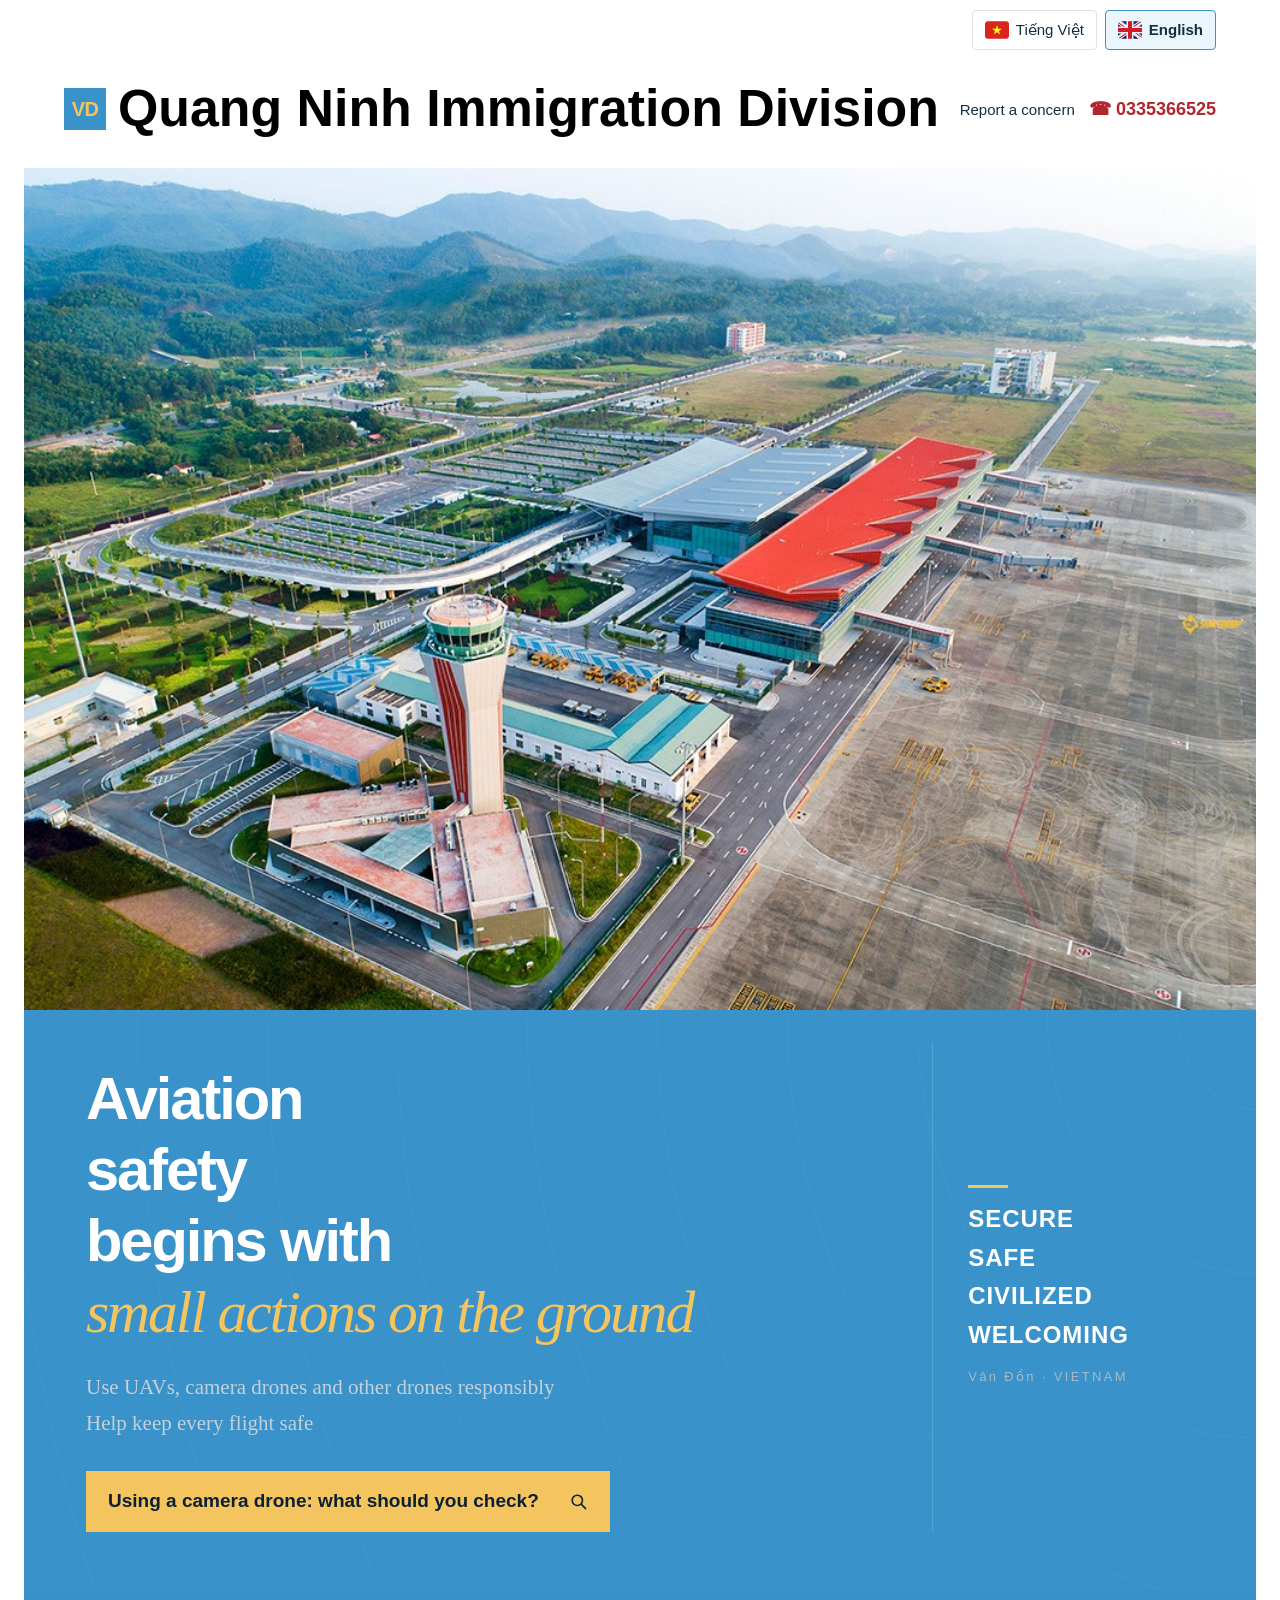
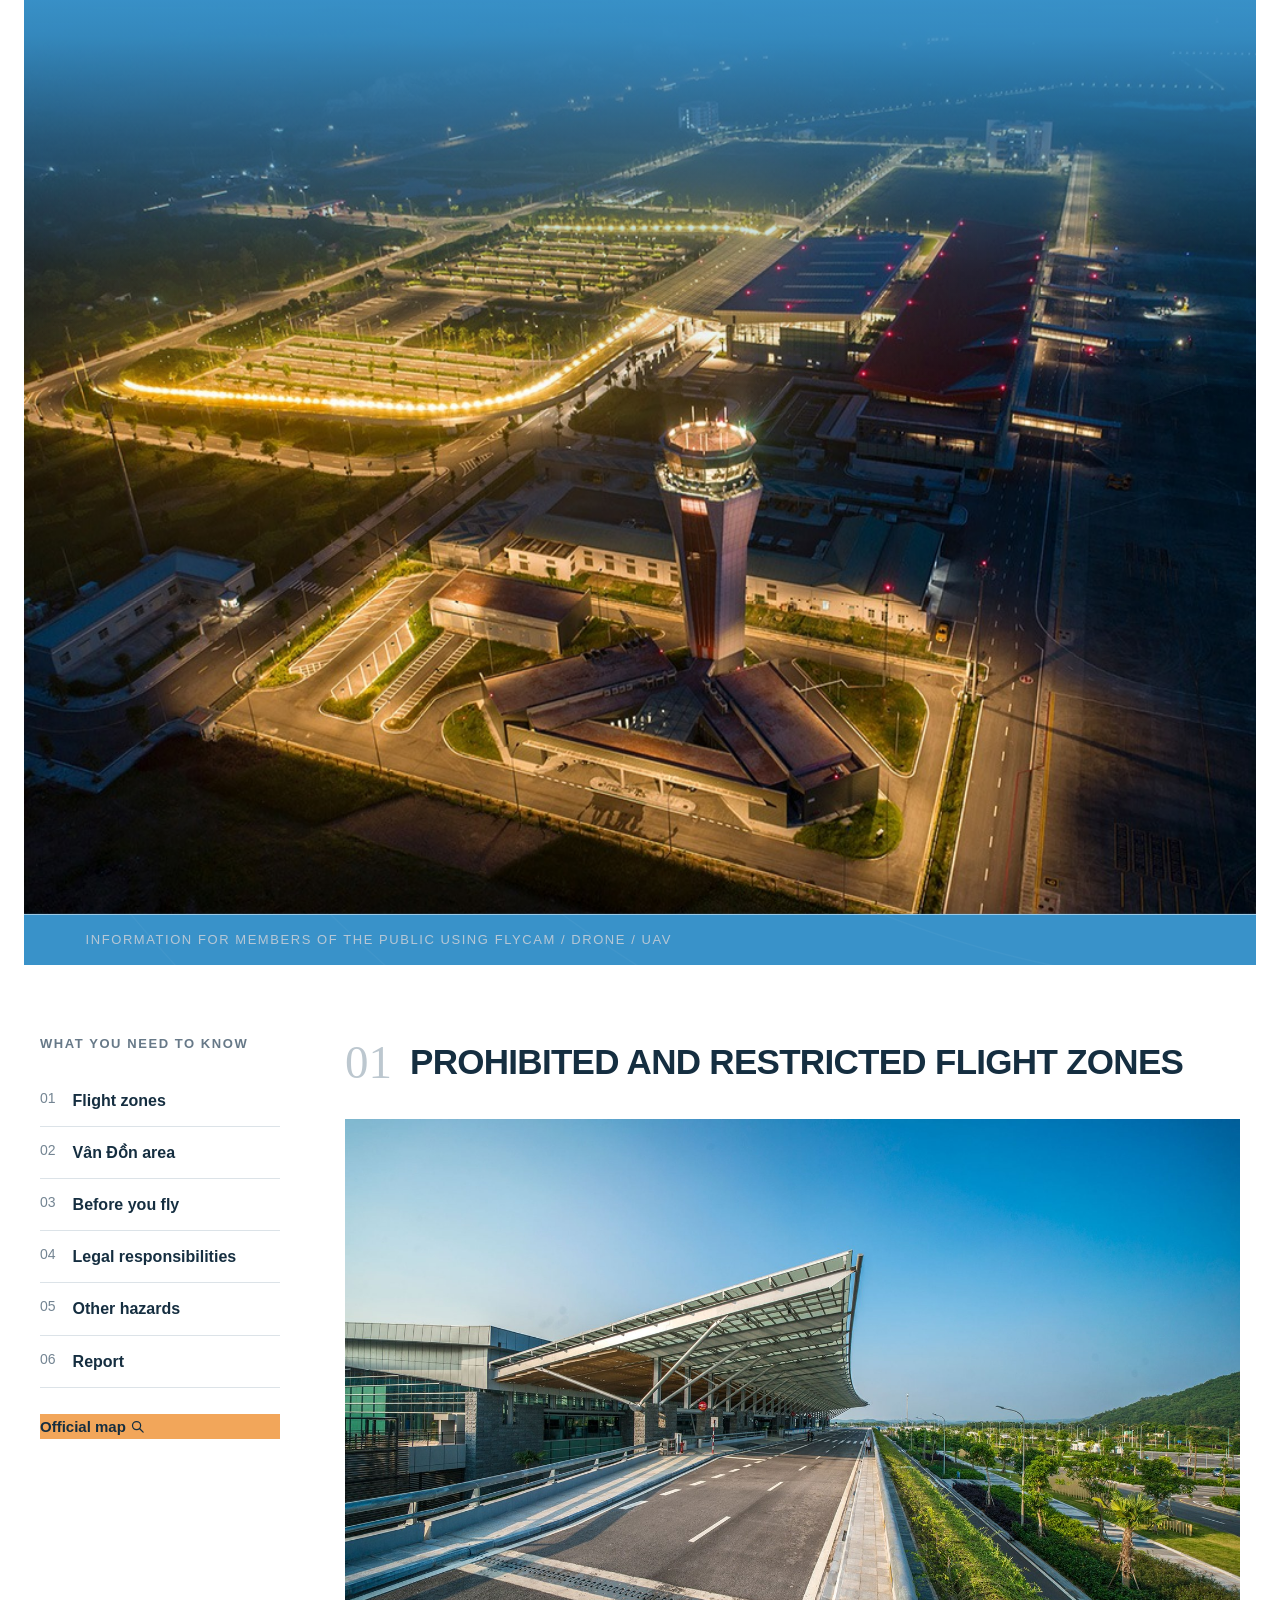
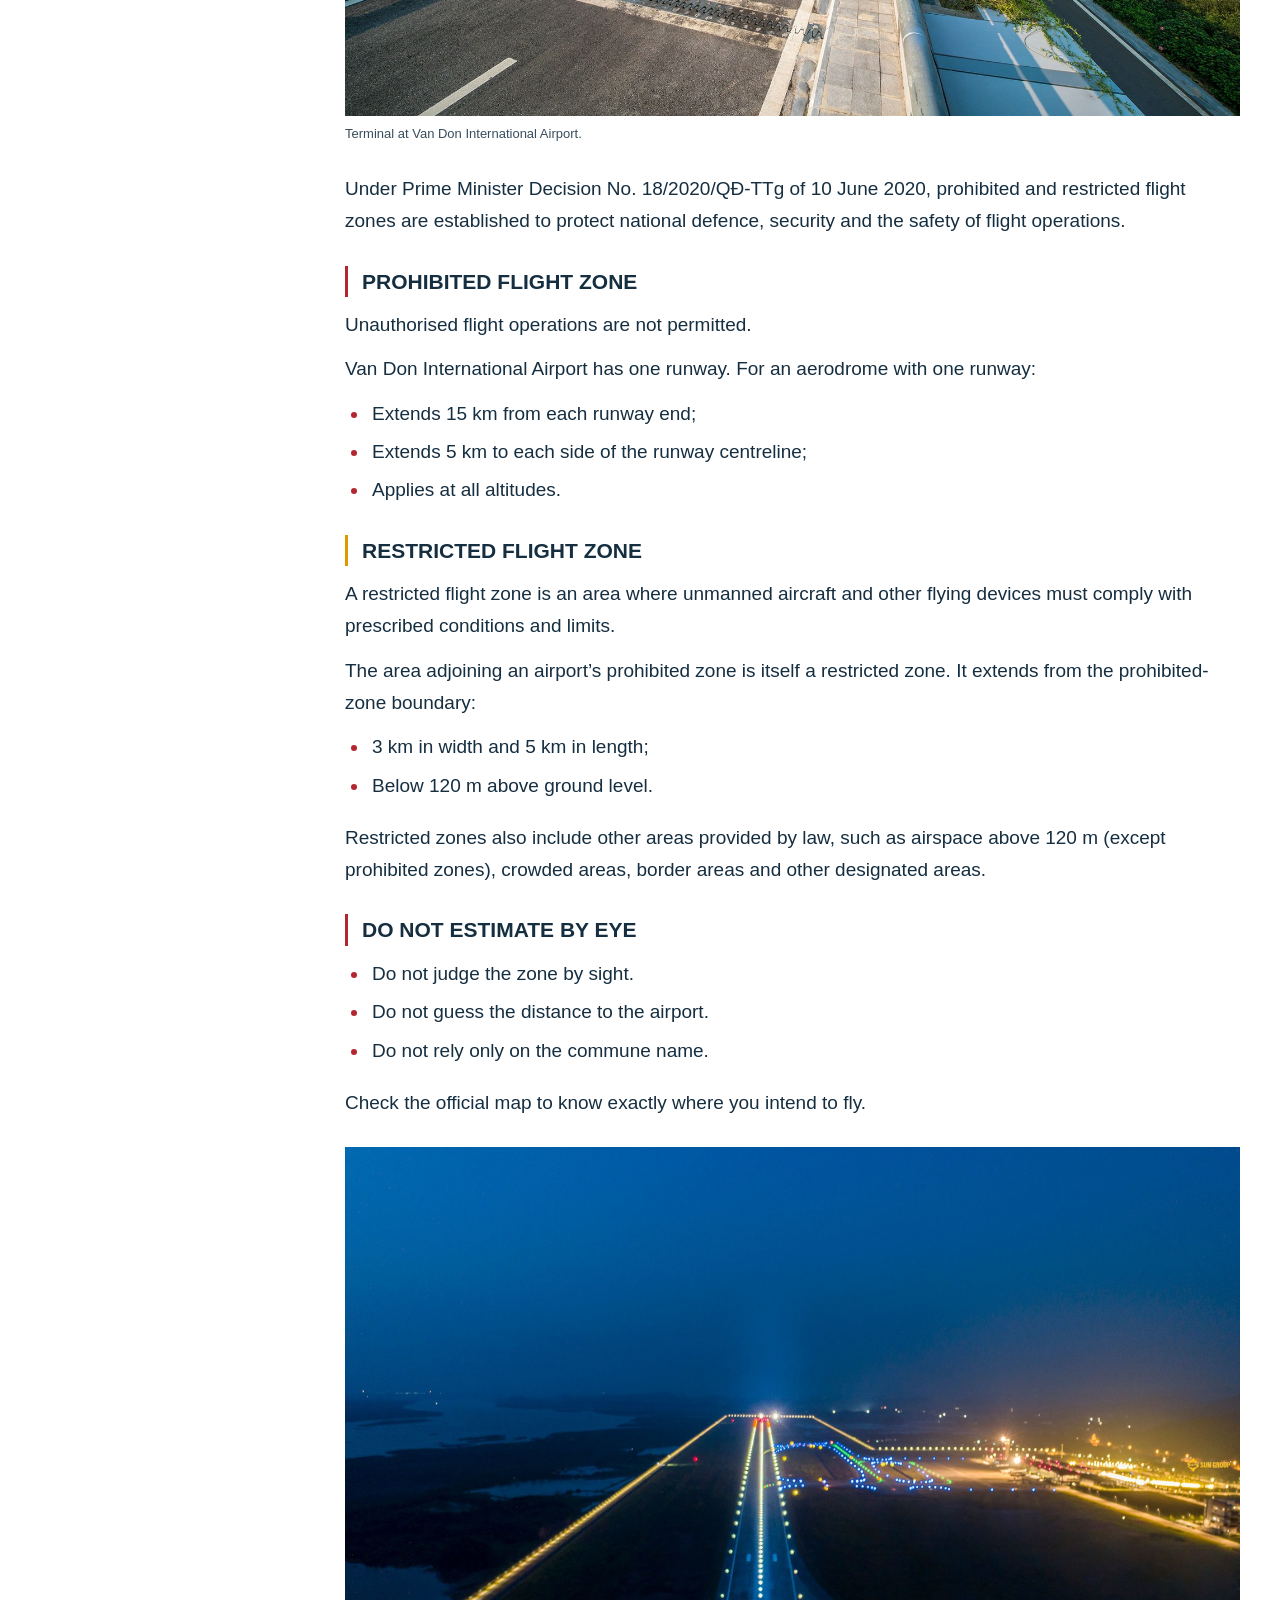
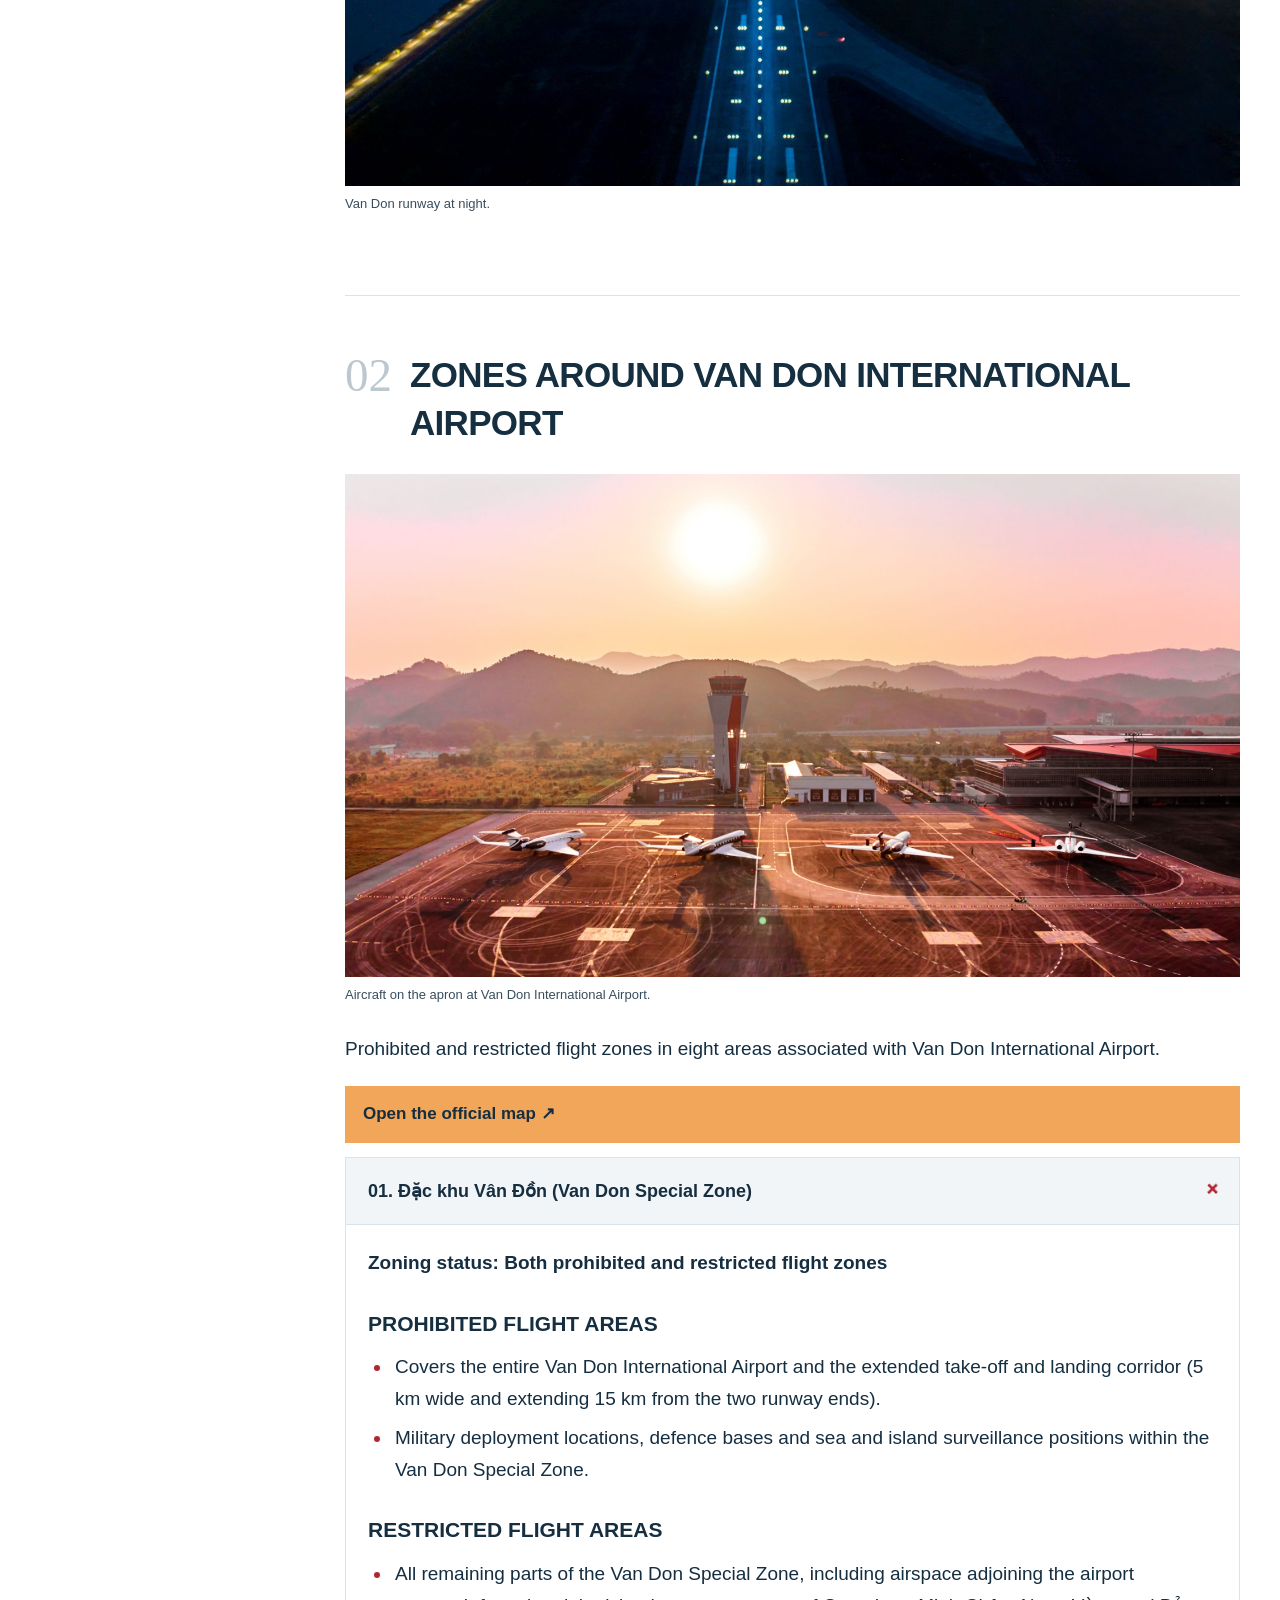
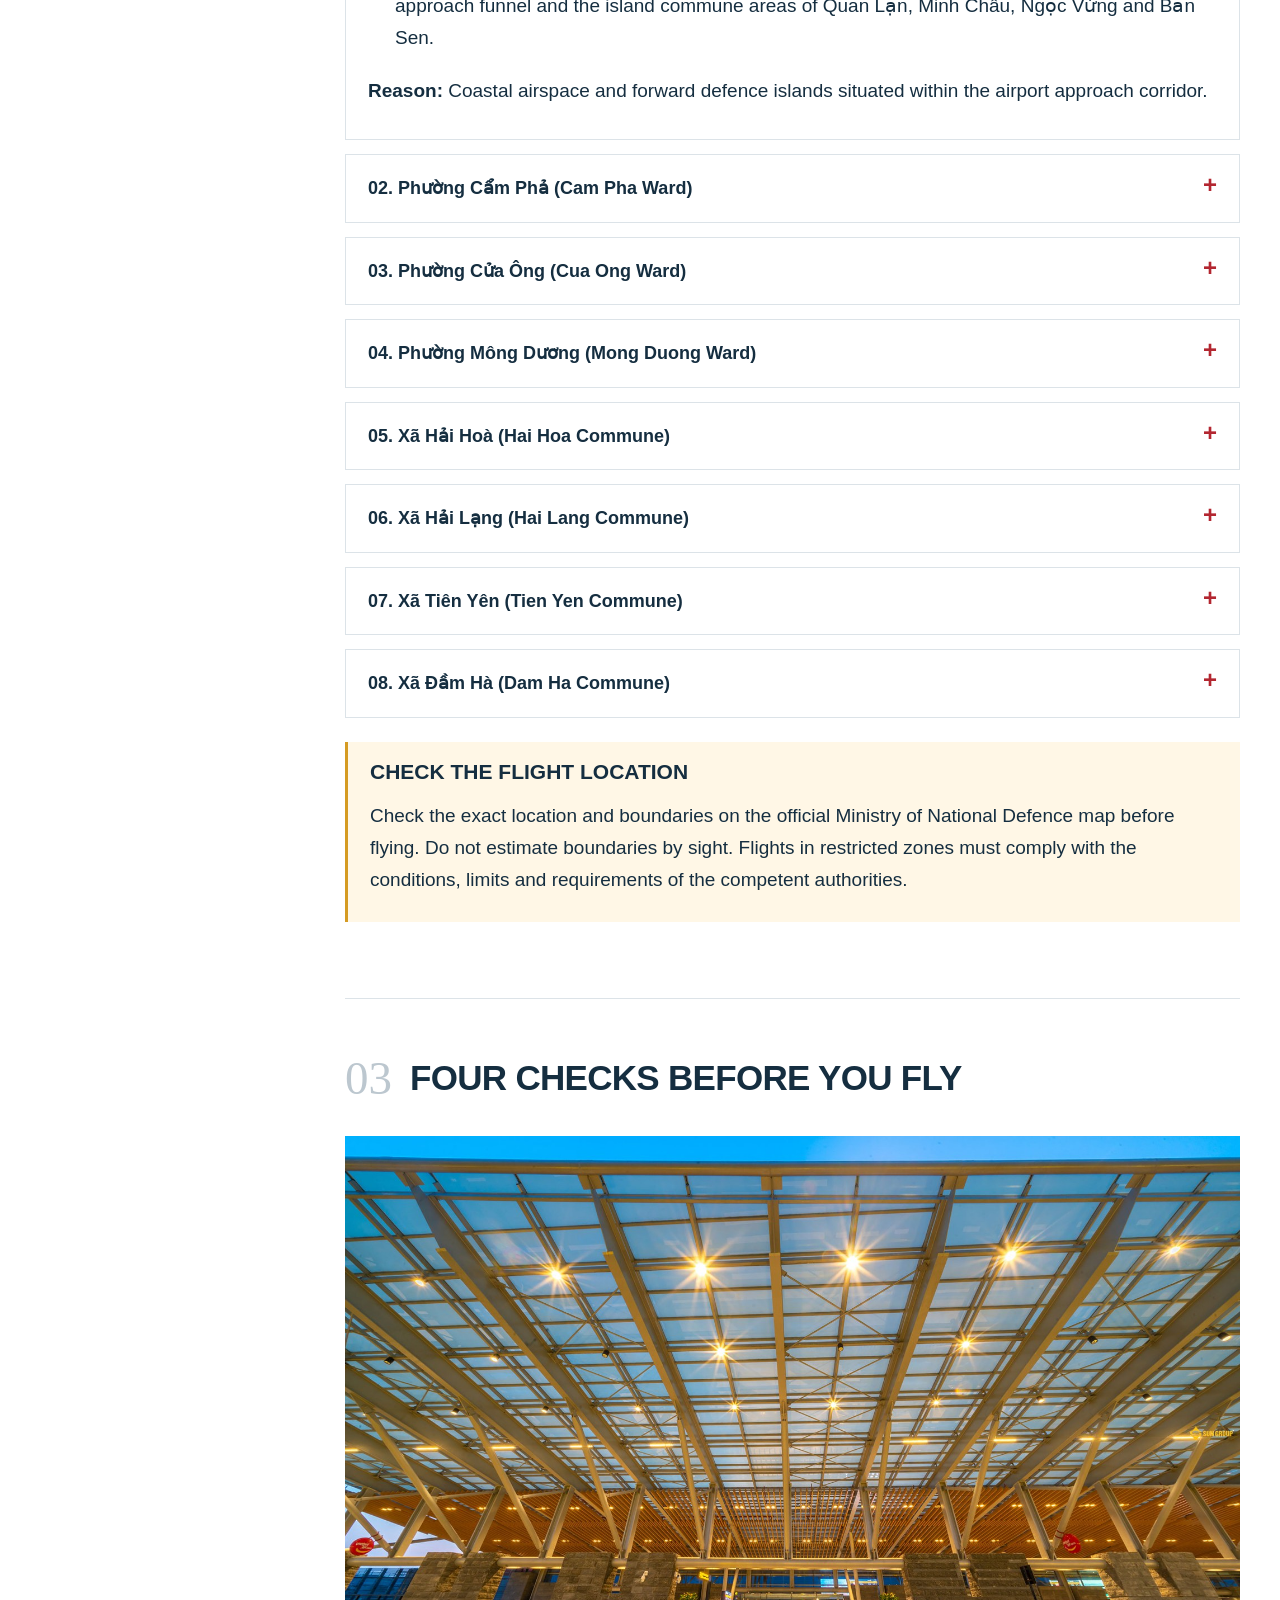
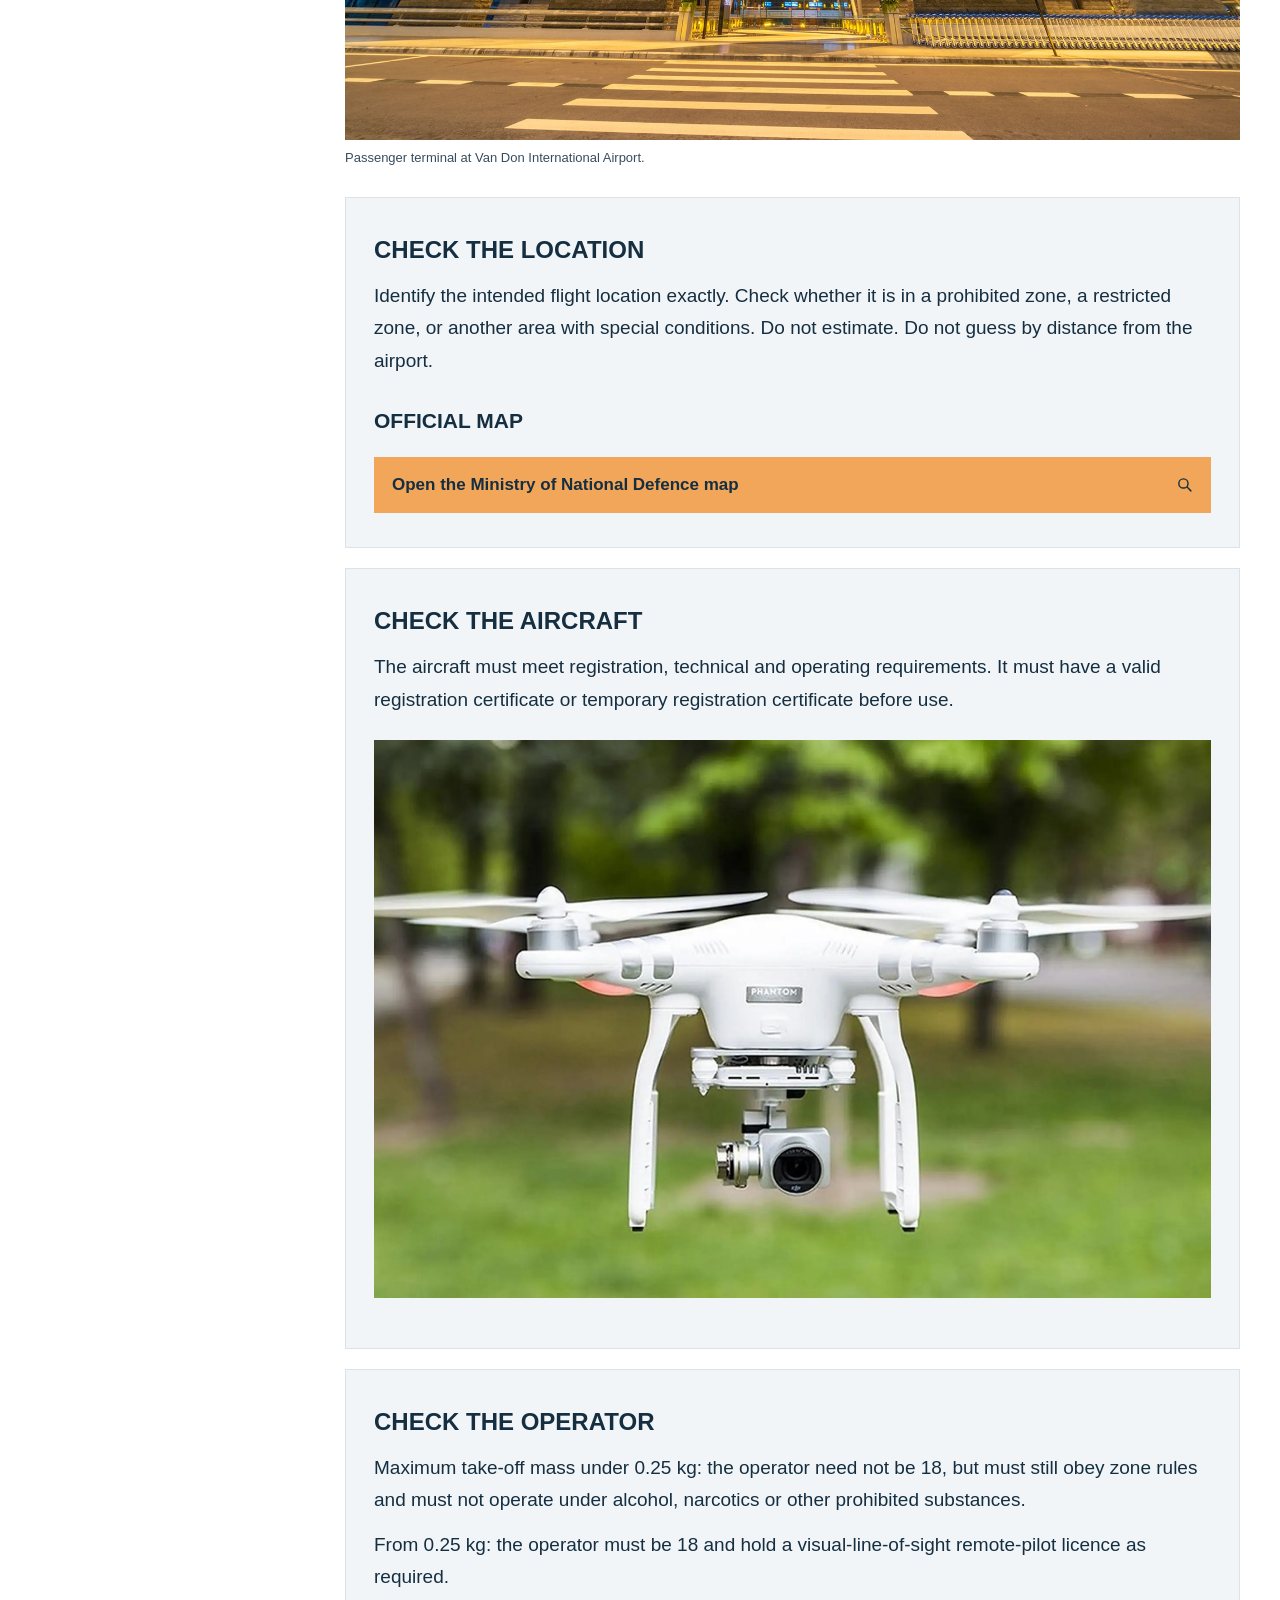
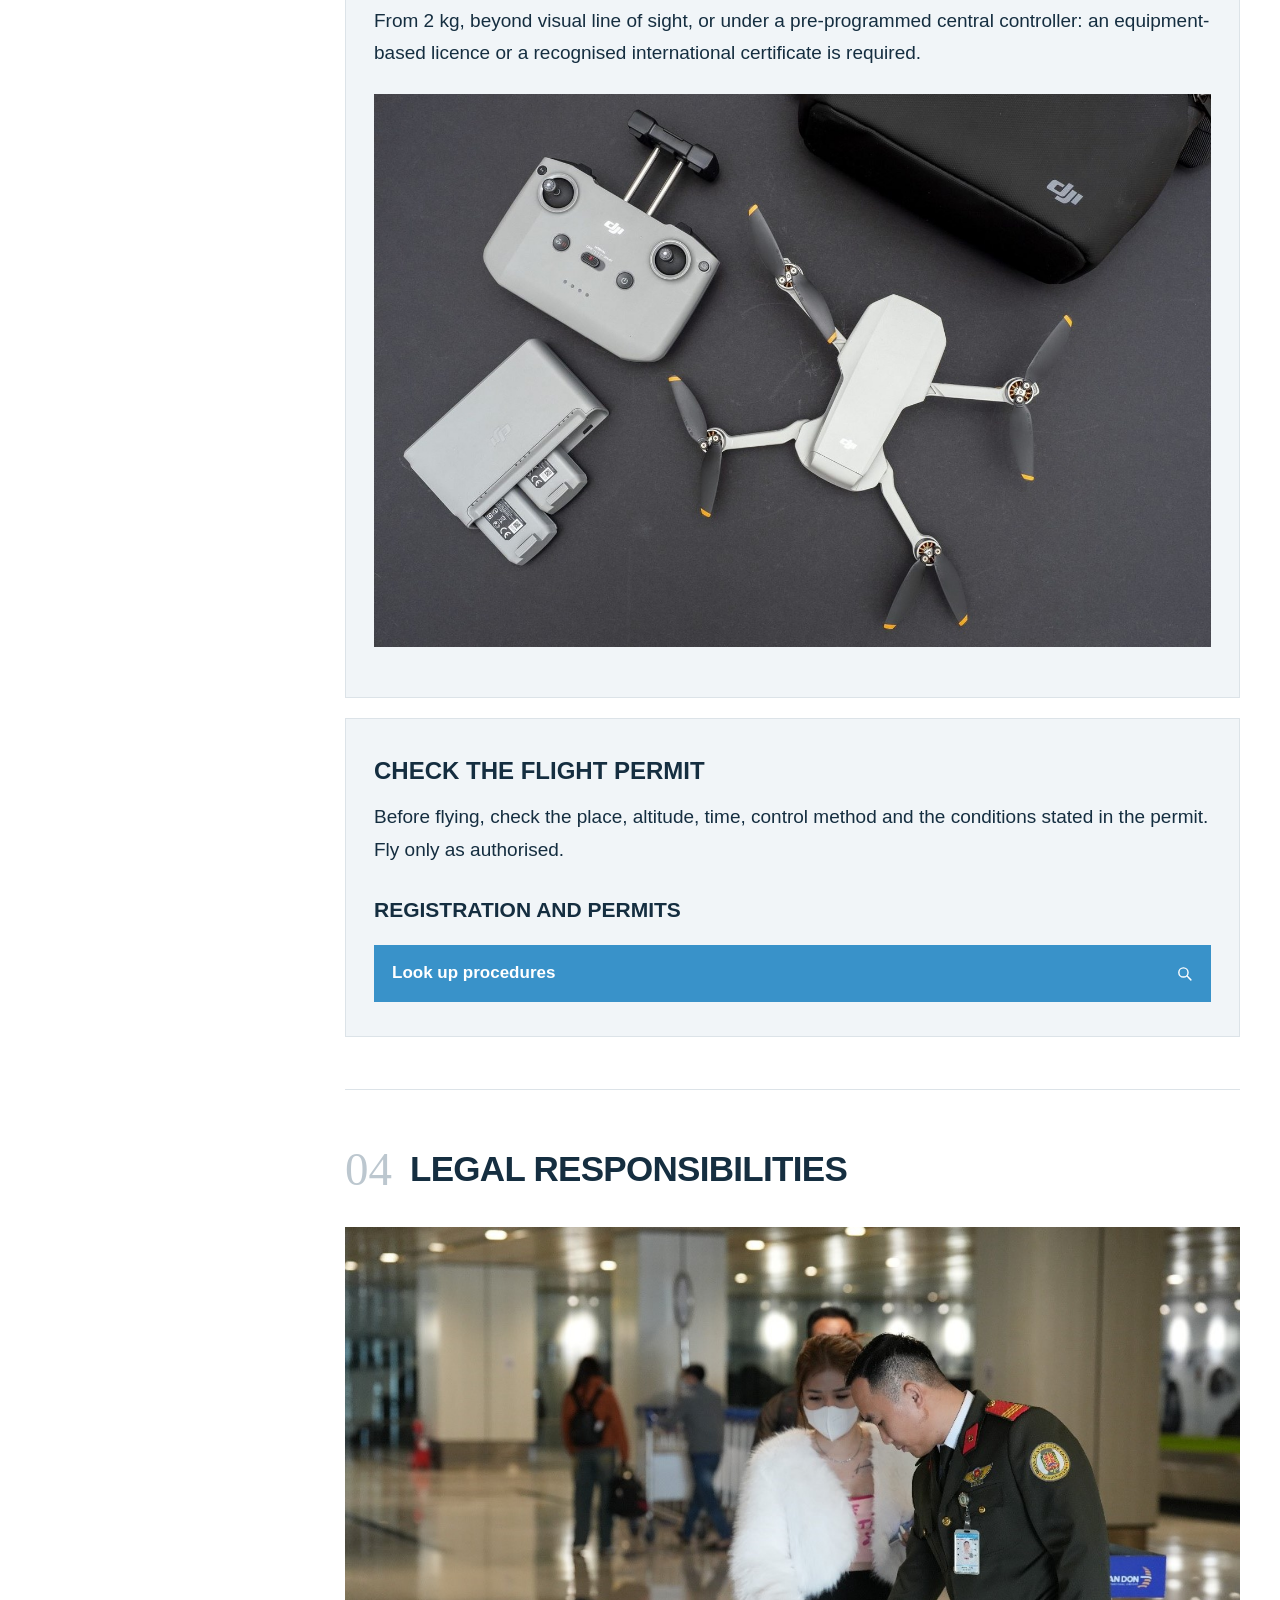
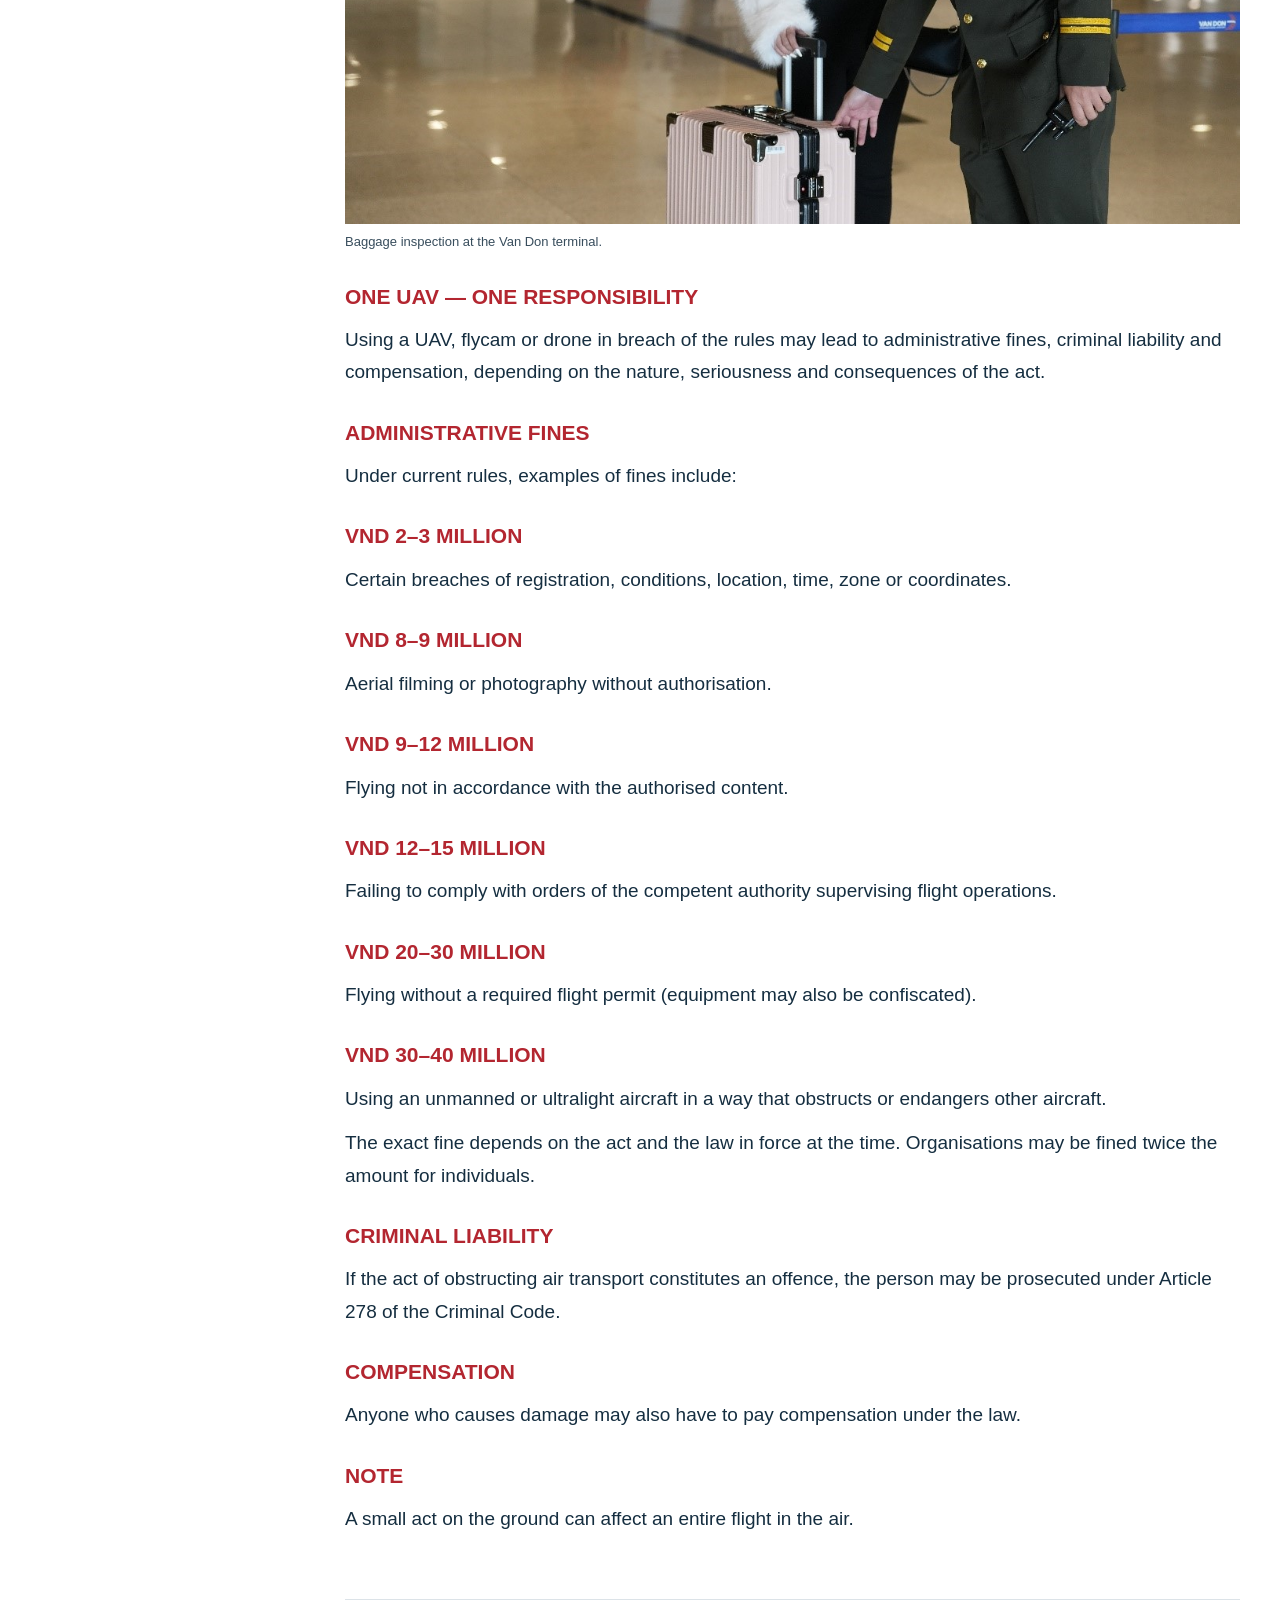
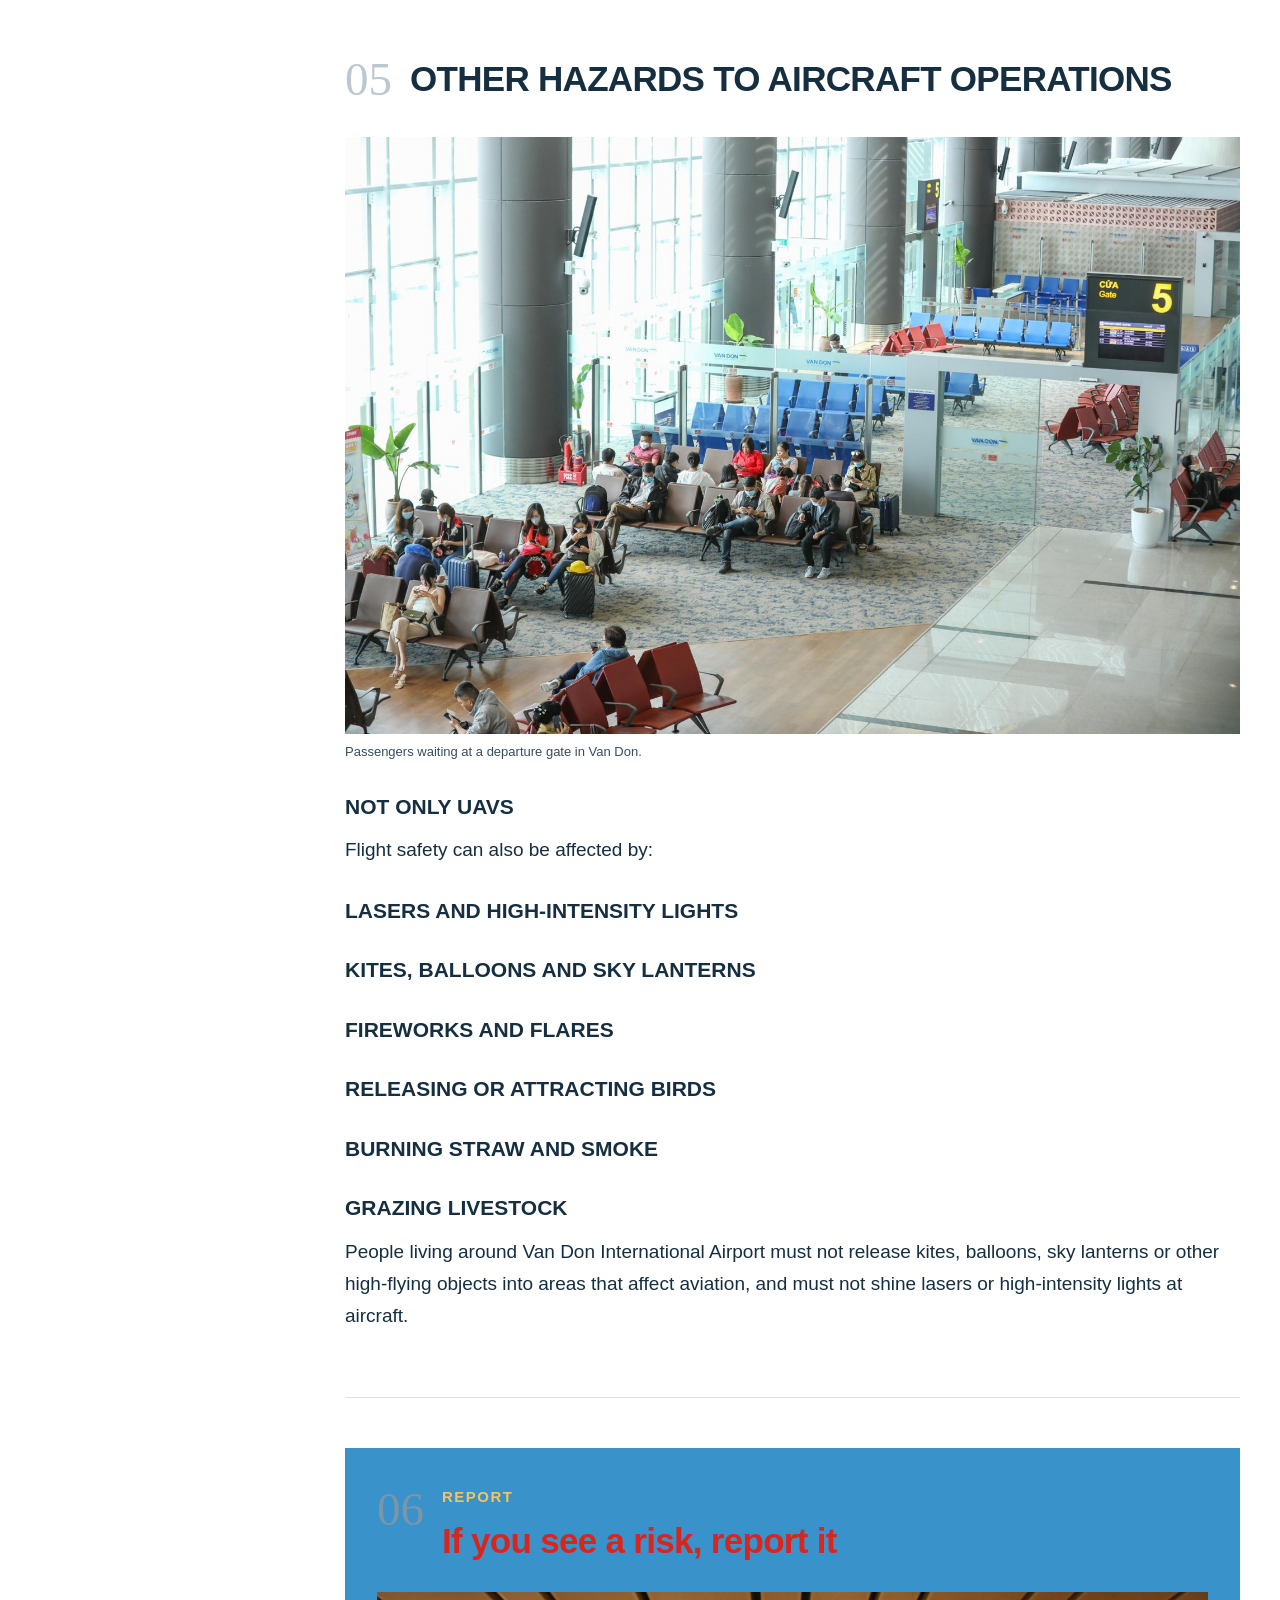
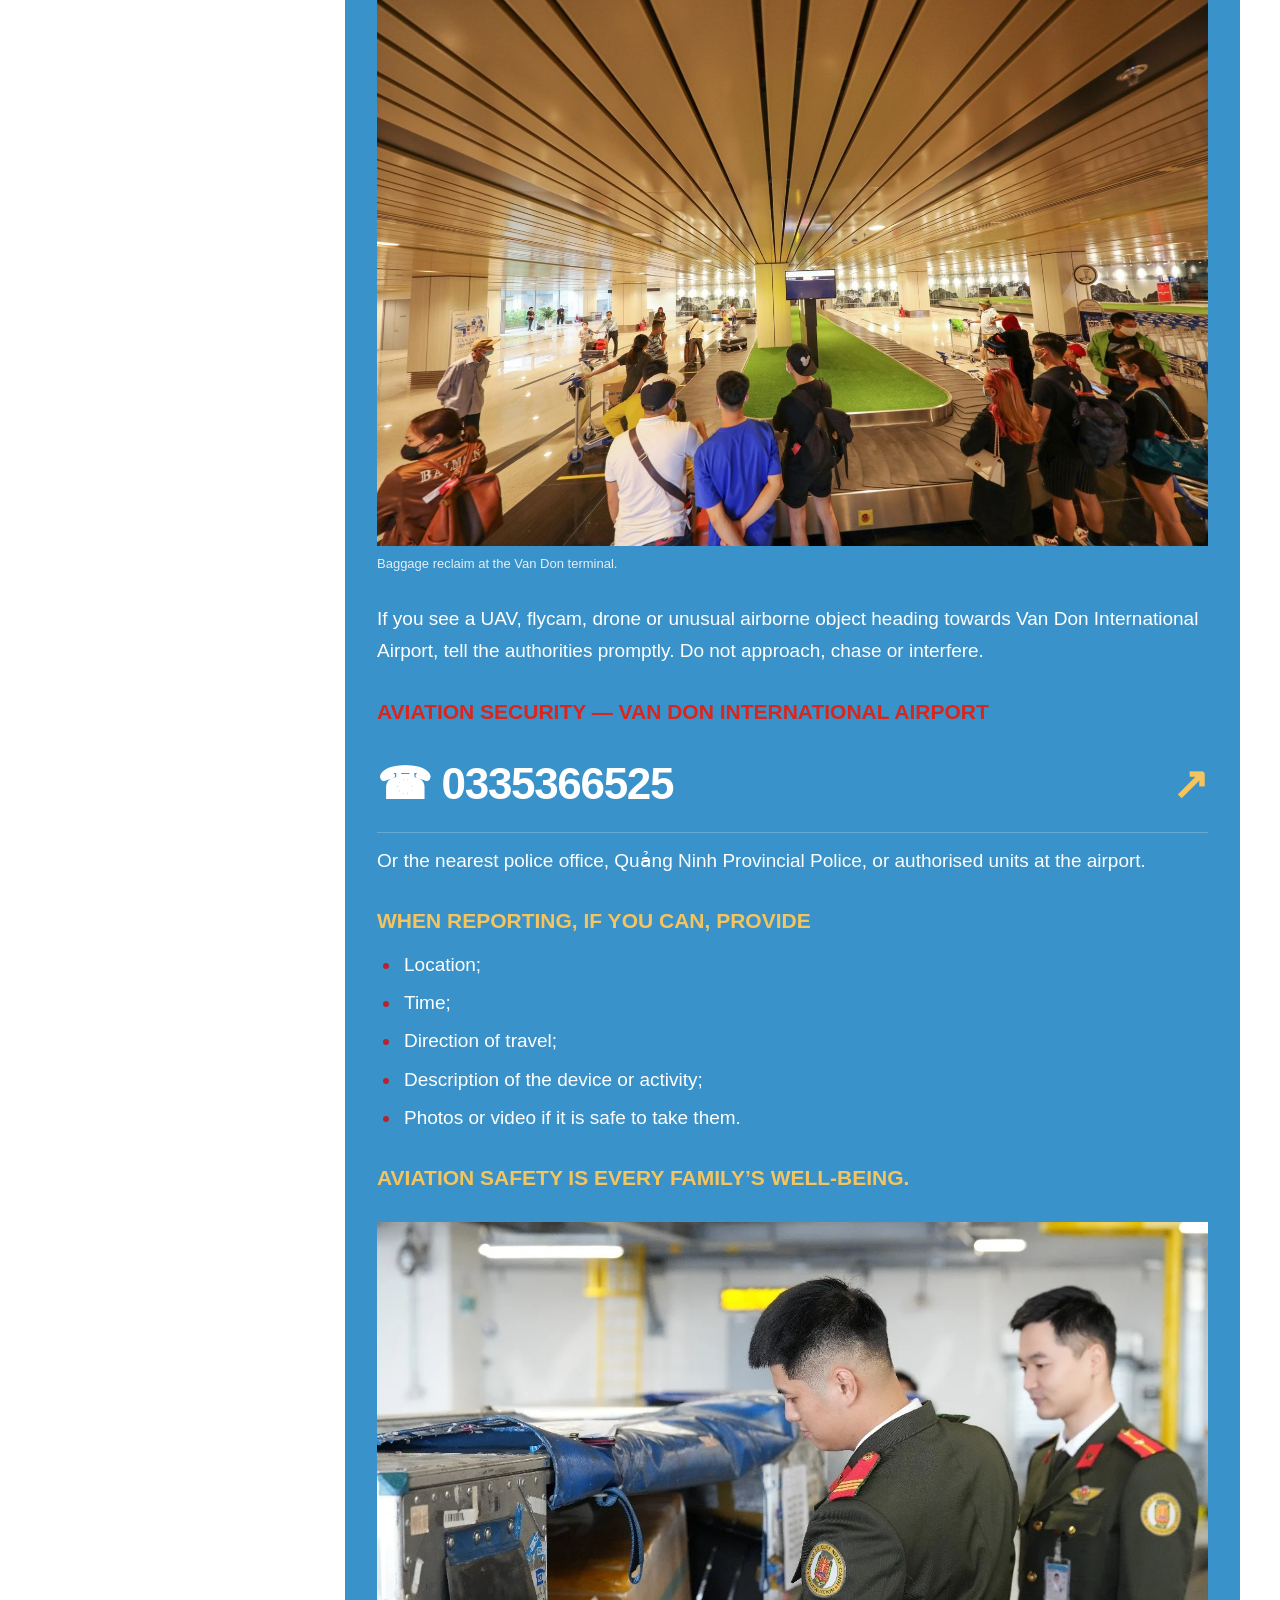
==== en.html @ a0f86acf "Add files via upload" ====
<!doctype html>
<html lang="en">
<head>
  <meta charset="utf-8">
  <meta name="viewport" content="width=device-width,initial-scale=1">
  <title>Aviation Safety — Vân Đồn</title>
  <meta name="description" content="Information on prohibited and restricted flight zones, UAV responsibilities and aviation safety reporting at Van Don International Airport.">
  <link rel="icon" type="image/svg+xml" href="data:image/svg+xml,%3Csvg xmlns='http://www.w3.org/2000/svg' viewBox='0 0 32 32'%3E%3Crect width='32' height='32' rx='8' fill='%230b2033'/%3E%3Cpath d='M16 5L20 14L28 16L20 19L18 27L14 27L12 19L4 16L12 14Z' fill='%23f4c45e'/%3E%3C/svg%3E">
  <link rel="stylesheet" href="style.css">
  <link rel="alternate" hreflang="vi" href="vi.html">
  <link rel="alternate" hreflang="en" href="en.html">
  <link rel="alternate" hreflang="x-default" href="./">
  <script src="fit-header.js?v=enfit3" defer></script>
</head>
<body>
  <a class="skip" href="#noi-dung">Skip to content</a>
  <nav class="language-switch" aria-label="Language">
    <a href="vi.html" lang="vi" hreflang="vi"><img src="flag-vn.svg" alt="" width="24" height="24">Tiếng Việt</a>
    <a href="en.html" lang="en" hreflang="en" aria-current="page"><img src="flag-gb.svg" alt="" width="24" height="24">English</a>
  </nav>
  <header>
    <a class="brand" href="./">
      <span class="brand-mark">VD</span>
      <span class="agency-name">Quang Ninh Immigration Division</span>
    </a>
    <a class="header-phone" href="tel:0335366525">Report a concern <strong><span class="contact-icon" aria-hidden="true">☎&#xfe0e;</span> 0335366525</strong></a>
  </header>
  <main>
    <div class="hero-banner hero-banner-full">
      <img class="hero-banner-photo" src="vandon-day.jpg" alt="Terminal, apron and control tower at Van Don International Airport" width="1920" height="1080">
    </div>
    <div class="hero">
      <div class="hero-inner">
        <div class="hero-copy">
          <h1><span>Aviation</span> <span>safety</span> <span>begins with</span> <em>small actions on the ground</em></h1>
          <p>Use UAVs, camera drones and other drones responsibly<br>Help keep every flight safe</p>
          <a class="hero-button" href="#muc-03">Using a camera drone: what should you check?
            <svg class="map-search-icon" xmlns="http://www.w3.org/2000/svg" viewBox="0 0 24 24" width="18" height="18" fill="none" stroke="currentColor" stroke-width="2" stroke-linecap="round" aria-hidden="true"><circle cx="10.5" cy="10.5" r="6.5"/><path d="m16 16 5 5"/></svg>
          </a>
        </div>
        <div class="hero-side">
          <span class="hero-rule"></span>
          <p>SECURE<br>SAFE<br>CIVILIZED<br>WELCOMING</p>
          <span class="hero-side-foot">Vân Đồn · VIETNAM</span>
        </div>
      </div>
      <div class="hero-sky">
        <img src="vandon-night.jpg" alt="Van Don International Airport terminal and control tower at night" width="1920" height="1080">
      </div>
      <div class="hero-bottom">
        <span>INFORMATION FOR MEMBERS OF THE PUBLIC USING FLYCAM / DRONE / UAV</span>
      </div>
    </div>
    <div class="page-layout" id="noi-dung">
      <aside class="navigation">
        <p>WHAT YOU NEED TO KNOW</p>
        <nav>
          <a href="#muc-01"><span>01</span>Flight zones</a>
          <a href="#muc-02"><span>02</span>Vân Đồn area</a>
          <a href="#muc-03"><span>03</span>Before you fly</a>
          <a href="#muc-04"><span>04</span>Legal responsibilities</a>
          <a href="#muc-05"><span>05</span>Other hazards</a>
          <a href="#muc-06"><span>06</span>Report</a>
        </nav>
        <a class="map-link" href="https://cambay.mod.gov.vn/" target="_blank" rel="noopener">Official map
          <svg class="map-search-icon" xmlns="http://www.w3.org/2000/svg" viewBox="0 0 24 24" width="18" height="18" fill="none" stroke="currentColor" stroke-width="2" stroke-linecap="round" aria-hidden="true"><circle cx="10.5" cy="10.5" r="6.5"/><path d="m16 16 5 5"/></svg>
        </a>
      </aside>
      <div class="content">
        <section id="muc-01" class="section section-1">
                  <div class="section-heading">
                    <span class="section-no">01</span>
                    <div><h2>PROHIBITED AND RESTRICTED FLIGHT ZONES</h2></div>
                  </div>
                  <div class="section-body">
                    <figure class="airport-photo"><img class="section-photo" src="vandon-terminal.jpg" alt="Terminal at Van Don International Airport" width="1600" height="1067" loading="lazy"><figcaption>Terminal at Van Don International Airport.</figcaption></figure>
                    <p>Under Prime Minister Decision No. 18/2020/QĐ-TTg of 10 June 2020, prohibited and restricted flight zones are established to protect national defence, security and the safety of flight operations.</p>
                    <h3>PROHIBITED FLIGHT ZONE</h3>
                    <p>Unauthorised flight operations are not permitted.</p>
                    <p>Van Don International Airport has one runway. For an aerodrome with one runway:</p>
                    <ul>
                      <li>Extends 15 km from each runway end;</li>
                      <li>Extends 5 km to each side of the runway centreline;</li>
                      <li>Applies at all altitudes.</li>
                    </ul>
                    <h3>RESTRICTED FLIGHT ZONE</h3>
                    <p>A restricted flight zone is an area where unmanned aircraft and other flying devices must comply with prescribed conditions and limits.</p>
                    <p>The area adjoining an airport’s prohibited zone is itself a restricted zone. It extends from the prohibited-zone boundary:</p>
                    <ul>
                      <li>3 km in width and 5 km in length;</li>
                      <li>Below 120 m above ground level.</li>
                    </ul>
                    <p>Restricted zones also include other areas provided by law, such as airspace above 120 m (except prohibited zones), crowded areas, border areas and other designated areas.</p>
                    <h3>DO NOT ESTIMATE BY EYE</h3>
                    <ul>
                      <li>Do not judge the zone by sight.</li>
                      <li>Do not guess the distance to the airport.</li>
                      <li>Do not rely only on the commune name.</li>
                    </ul>
                    <p>Check the official map to know exactly where you intend to fly.</p>
          
                    <figure class="airport-photo"><img class="section-photo" src="vandon-runway.jpg" alt="Van Don runway at night" width="1600" height="1143" loading="lazy"><figcaption>Van Don runway at night.</figcaption></figure>
                  </div>
                </section>

        <section id="muc-02" class="section section-2">
        <div class="section-heading"><span class="section-no">02</span><div><h2>ZONES AROUND VAN DON INTERNATIONAL AIRPORT</h2></div></div>
        <div class="section-body"><figure class="airport-photo"><img class="section-photo" src="vandon-apron.jpg" alt="Aircraft on the apron at Van Don International Airport" width="1600" height="899" loading="lazy"><figcaption>Aircraft on the apron at Van Don International Airport.</figcaption></figure><p>Prohibited and restricted flight zones in eight areas associated with Van Don International Airport.</p><a class="action" href="https://cambay.mod.gov.vn/" target="_blank" rel="noopener">Open the official map ↗</a>
        <details class="province zone-area" open><summary>01. Đặc khu Vân Đồn (Van Don Special Zone)<span class="plus">+</span></summary><div><p><strong>Zoning status: Both prohibited and restricted flight zones</strong></p><h3>PROHIBITED FLIGHT AREAS</h3><ul><li>Covers the entire Van Don International Airport and the extended take-off and landing corridor (5 km wide and extending 15 km from the two runway ends).</li><li>Military deployment locations, defence bases and sea and island surveillance positions within the Van Don Special Zone.</li></ul><h3>RESTRICTED FLIGHT AREAS</h3><ul><li>All remaining parts of the Van Don Special Zone, including airspace adjoining the airport approach funnel and the island commune areas of Quan Lạn, Minh Châu, Ngọc Vừng and Bản Sen.</li></ul><p><strong>Reason: </strong>Coastal airspace and forward defence islands situated within the airport approach corridor.</p></div></details>
        <details class="province zone-area"><summary>02. Phường Cẩm Phả (Cam Pha Ward)<span class="plus">+</span></summary><div><p><strong>Zoning status: Restricted flight zone with local prohibited areas</strong></p><h3>PROHIBITED FLIGHT AREAS</h3><ul><li>Administrative centre, police headquarters and ward/city military command headquarters within the area.</li><li>Electrical substations and industrial explosives storage facilities serving coal mining.</li></ul><h3>RESTRICTED FLIGHT AREAS</h3><ul><li>Covers most of Cam Pha Ward&#x27;s airspace because it is a central urban area with high population density and transport and maritime infrastructure corridors.</li></ul></div></details>
        <details class="province zone-area"><summary>03. Phường Cửa Ông (Cua Ong Ward)<span class="plus">+</span></summary><div><p><strong>Zoning status: Restricted flight zone and local prohibited areas</strong></p><h3>PROHIBITED FLIGHT AREAS</h3><ul><li>Cua Ong Port and its warehouses, yards and nationally important energy and industrial infrastructure.</li><li>The active protection zone around the historic Cua Ong Temple and military readiness positions in the area.</li></ul><h3>RESTRICTED FLIGHT AREAS</h3><ul><li>All residential areas within Cua Ong Ward and the ward&#x27;s coastal waters.</li></ul></div></details>
        <details class="province zone-area"><summary>04. Phường Mông Dương (Mong Duong Ward)<span class="plus">+</span></summary><div><p><strong>Zoning status: Restricted flight zone with local prohibited areas</strong></p><h3>PROHIBITED FLIGHT AREAS</h3><ul><li>Mong Duong 1 and 2 thermal power plants, associated substations and 500 kV transmission lines.</li><li>Key extraction areas, mineral storage and industrial explosives facilities.</li></ul><h3>RESTRICTED FLIGHT AREAS</h3><ul><li>Hilly areas, surface coal mining areas and residential areas of Mong Duong Ward; a flight altitude limit below 120 m applies.</li></ul></div></details>
        <details class="province zone-area"><summary>05. Xã Hải Hoà (Hai Hoa Commune)<span class="plus">+</span></summary><div><p><strong>Zoning status: Border restricted flight zone with prohibited areas around designated sites</strong></p><h3>PROHIBITED FLIGHT AREAS</h3><ul><li>Border guard posts and stations, defensive positions and the border belt immediately adjoining the border line.</li></ul><h3>RESTRICTED FLIGHT AREAS</h3><ul><li>Covers all of Hai Hoa Commune, which lies within the 25,000 m border restricted flight strip measured from the Vietnam–China national border.</li></ul></div></details>
        <details class="province zone-area"><summary>06. Xã Hải Lạng (Hai Lang Commune)<span class="plus">+</span></summary><div><p><strong>Zoning status: Restricted flight zone with prohibited corridor areas</strong></p><h3>PROHIBITED FLIGHT AREAS</h3><ul><li>Local defence facilities, exercise positions and key transport infrastructure junctions crossing the area.</li></ul><h3>RESTRICTED FLIGHT AREAS</h3><ul><li>All of Hai Lang Commune is a restricted flight zone because it lies within the coastal flight safety corridor and the extended border influence strip.</li></ul></div></details>
        <details class="province zone-area"><summary>07. Xã Tiên Yên (Tien Yen Commune)<span class="plus">+</span></summary><div><p><strong>Zoning status: Restricted flight zone</strong></p><h3>PROHIBITED FLIGHT AREAS</h3><ul><li>Commune government offices, military command, commune police headquarters and armed forces deployment sites.</li></ul><h3>RESTRICTED FLIGHT AREAS</h3><ul><li>Extends across all of Tien Yen Commune&#x27;s airspace because it lies within the 25 km strip measured from the border and is an urban area and inter-district transport hub.</li></ul></div></details>
        <details class="province zone-area"><summary>08. Xã Đầm Hà (Dam Ha Commune)<span class="plus">+</span></summary><div><p><strong>Zoning status: Border restricted flight zone with local prohibited areas</strong></p><h3>PROHIBITED FLIGHT AREAS</h3><ul><li>Government office areas, security and defence telecommunications stations, and military bases and storage facilities within the commune.</li></ul><h3>RESTRICTED FLIGHT AREAS</h3><ul><li>Covers most of Dam Ha Commune because its territory lies entirely within the border restricted flight zone, extending 25 km inland from the border.</li></ul></div></details>
        <aside class="notice"><h3>CHECK THE FLIGHT LOCATION</h3><p>Check the exact location and boundaries on the official Ministry of National Defence map before flying. Do not estimate boundaries by sight. Flights in restricted zones must comply with the conditions, limits and requirements of the competent authorities.</p></aside></div>
        </section>

        <section id="muc-03" class="section section-3">
                  <div class="section-heading">
                    <span class="section-no">03</span>
                    <div><h2>FOUR CHECKS BEFORE YOU FLY</h2></div>
                  </div>
                  <div class="section-body">
                    <figure class="airport-photo"><img class="section-photo" src="vandon-arrivals.jpg" alt="Passenger terminal at Van Don International Airport" width="1600" height="1080" loading="lazy"><figcaption>Passenger terminal at Van Don International Airport.</figcaption></figure>
                    <div class="checks">
                      <article class="check">
                        <h3>CHECK THE LOCATION</h3>
                        <p>Identify the intended flight location exactly. Check whether it is in a prohibited zone, a restricted zone, or another area with special conditions. Do not estimate. Do not guess by distance from the airport.</p>
                        <h3>OFFICIAL MAP</h3>
                        <a class="action" href="https://cambay.mod.gov.vn/" target="_blank" rel="noopener">Open the Ministry of National Defence map
                          <svg class="map-search-icon" xmlns="http://www.w3.org/2000/svg" viewBox="0 0 24 24" width="18" height="18" fill="none" stroke="currentColor" stroke-width="2" stroke-linecap="round" aria-hidden="true"><circle cx="10.5" cy="10.5" r="6.5"/><path d="m16 16 5 5"/></svg>
                        </a>
                      </article>
                      <article class="check">
                        <h3>CHECK THE AIRCRAFT</h3>
                        <p>The aircraft must meet registration, technical and operating requirements. It must have a valid registration certificate or temporary registration certificate before use.</p>
                        <img class="section-photo" src="flycam-air.jpg" alt="A camera drone in flight — check the aircraft before you fly" width="1600" height="900" loading="lazy">
                      </article>
                      <article class="check">
                        <h3>CHECK THE OPERATOR</h3>
                        <p>Maximum take-off mass under 0.25 kg: the operator need not be 18, but must still obey zone rules and must not operate under alcohol, narcotics or other prohibited substances.</p>
                        <p>From 0.25 kg: the operator must be 18 and hold a visual-line-of-sight remote-pilot licence as required.</p>
                        <p>From 2 kg, beyond visual line of sight, or under a pre-programmed central controller: an equipment-based licence or a recognised international certificate is required.</p>
                        <img class="section-photo" src="flycam-kit.jpg" alt="Camera drone, controller and batteries — check the operator and the aircraft before you fly" width="1600" height="900" loading="lazy">
                      </article>
                      <article class="check">
                        <h3>CHECK THE FLIGHT PERMIT</h3>
                        <p>Before flying, check the place, altitude, time, control method and the conditions stated in the permit. Fly only as authorised.</p>
                        <h3>REGISTRATION AND PERMITS</h3>
                        <a class="action" href="https://dichvucong.mod.gov.vn/web/bo-quoc-phong/thu-tuc-hanh-chinh#/thu-tuc-hanh-chinh/5377" target="_blank" rel="noopener">Look up procedures
                          <svg class="map-search-icon" xmlns="http://www.w3.org/2000/svg" viewBox="0 0 24 24" width="18" height="18" fill="none" stroke="currentColor" stroke-width="2" stroke-linecap="round" aria-hidden="true"><circle cx="10.5" cy="10.5" r="6.5"/><path d="m16 16 5 5"/></svg>
                        </a>
                      </article>
                    </div>
                  </div>
                </section>

        <section id="muc-04" class="section section-4">
                  <div class="section-heading">
                    <span class="section-no">04</span>
                    <div><h2>LEGAL RESPONSIBILITIES</h2></div>
                  </div>
                  <div class="section-body">
                    <figure class="airport-photo"><img class="section-photo" src="vandon-security.jpg" alt="Baggage inspection at the Van Don terminal" width="1140" height="760" loading="lazy"><figcaption>Baggage inspection at the Van Don terminal.</figcaption></figure>
                    <h3>ONE UAV — ONE RESPONSIBILITY</h3>
                    <p>Using a UAV, flycam or drone in breach of the rules may lead to administrative fines, criminal liability and compensation, depending on the nature, seriousness and consequences of the act.</p>
                    <h3>ADMINISTRATIVE FINES</h3>
                    <p>Under current rules, examples of fines include:</p>
                    <h3>VND 2–3 MILLION</h3>
                    <p>Certain breaches of registration, conditions, location, time, zone or coordinates.</p>
                    <h3>VND 8–9 MILLION</h3>
                    <p>Aerial filming or photography without authorisation.</p>
                    <h3>VND 9–12 MILLION</h3>
                    <p>Flying not in accordance with the authorised content.</p>
                    <h3>VND 12–15 MILLION</h3>
                    <p>Failing to comply with orders of the competent authority supervising flight operations.</p>
                    <h3>VND 20–30 MILLION</h3>
                    <p>Flying without a required flight permit (equipment may also be confiscated).</p>
                    <h3>VND 30–40 MILLION</h3>
                    <p>Using an unmanned or ultralight aircraft in a way that obstructs or endangers other aircraft.</p>
                    <p>The exact fine depends on the act and the law in force at the time. Organisations may be fined twice the amount for individuals.</p>
                    <h3>CRIMINAL LIABILITY</h3>
                    <p>If the act of obstructing air transport constitutes an offence, the person may be prosecuted under Article 278 of the Criminal Code.</p>
                    <h3>COMPENSATION</h3>
                    <p>Anyone who causes damage may also have to pay compensation under the law.</p>
                    <h3>NOTE</h3>
                    <p>A small act on the ground can affect an entire flight in the air.</p>
                  </div>
                </section>

        <section id="muc-05" class="section section-5">
                  <div class="section-heading">
                    <span class="section-no">05</span>
                    <div><h2>OTHER HAZARDS TO AIRCRAFT OPERATIONS</h2></div>
                  </div>
                  <div class="section-body">
                    <figure class="airport-photo"><img class="section-photo" src="vandon-aircraft-1.jpg" alt="Passengers waiting at a departure gate in Van Don" width="1600" height="1067" loading="lazy"><figcaption>Passengers waiting at a departure gate in Van Don.</figcaption></figure>
                    <h3>NOT ONLY UAVS</h3>
                    <p>Flight safety can also be affected by:</p>
                    <h3>LASERS AND HIGH-INTENSITY LIGHTS</h3>
                    <h3>KITES, BALLOONS AND SKY LANTERNS</h3>
                    <h3>FIREWORKS AND FLARES</h3>
                    <h3>RELEASING OR ATTRACTING BIRDS</h3>
                    <h3>BURNING STRAW AND SMOKE</h3>
                    <h3>GRAZING LIVESTOCK</h3>
                    <p>People living around Van Don International Airport must not release kites, balloons, sky lanterns or other high-flying objects into areas that affect aviation, and must not shine lasers or high-intensity lights at aircraft.</p>
                  </div>
                </section>

        <section id="muc-06" class="section section-6">
                  <div class="section-heading">
                    <span class="section-no">06</span>
                    <div>
                      <span class="eyebrow">Report</span>
                      <h2>If you see a risk, report it</h2>
                    </div>
                  </div>
                  <div class="section-body">
                    <figure class="airport-photo"><img class="section-photo" src="vandon-aircraft-2.jpg" alt="Baggage reclaim at the Van Don terminal" width="1600" height="1067" loading="lazy"><figcaption>Baggage reclaim at the Van Don terminal.</figcaption></figure>
                    <p>If you see a UAV, flycam, drone or unusual airborne object heading towards Van Don International Airport, tell the authorities promptly. Do not approach, chase or interfere.</p>
                    <h3 class="agency-contact">AVIATION SECURITY — VAN DON INTERNATIONAL AIRPORT</h3>
                    <a class="phone" href="tel:0335366525"><span class="contact-number"><span class="contact-icon" aria-hidden="true">☎&#xfe0e;</span> 0335366525</span> <span>↗</span></a>
                    <p>Or the nearest police office, Quảng Ninh Provincial Police, or authorised units at the airport.</p>
                    <h3>WHEN REPORTING, IF YOU CAN, PROVIDE</h3>
                    <ul>
                      <li>Location;</li>
                      <li>Time;</li>
                      <li>Direction of travel;</li>
                      <li>Description of the device or activity;</li>
                      <li>Photos or video if it is safe to take them.</li>
                    </ul>
                    <h3>AVIATION SAFETY IS EVERY FAMILY’S WELL-BEING.</h3>
                    <figure class="airport-photo"><img class="section-photo" src="vandon-cargo-inspection.webp" alt="Cargo inspection at the Van Don terminal" width="1290" height="860" loading="lazy"><figcaption>Cargo inspection at the Van Don terminal.</figcaption></figure>
                    <div class="legal-references">
                      <h3>MAIN LEGAL REFERENCES</h3>
                      <ul>
                        <li>Criminal Code No. 100/2015/QH13, as amended.</li>
                        <li>Law on People’s Air Defence No. 49/2024/QH15.</li>
                        <li>Law No. 98/2025/QH15 amending 11 laws on military and national defence.</li>
                        <li>Vietnam Civil Aviation Law No. 130/2025/QH15.</li>
                        <li>Prime Minister Decision No. 18/2020/QĐ-TTg of 10 June 2020.</li>
                        <li>Decree No. 288/2025/NĐ-CP of 5 November 2025 on unmanned aircraft and other flying devices.</li>
                        <li>Circular No. 146/2025/TT-BQP of 25 December 2025.</li>
                        <li>Decree No. 282/2025/NĐ-CP of 30 October 2025 on administrative sanctions.</li>
                        <li>Decree No. 347/2026/NĐ-CP of 8 September 2026 amending Decree No. 282/2025/NĐ-CP.</li>
                        <li>And other related legal instruments.</li>
                      </ul>
                      <p>Thank you.</p>
                    </div>
                  </div>
                </section>
      </div>
    </div>
  </main>
  <footer>
    
    
    <strong>For peace on every journey.</strong>
    <a href="#">Back to top ↑</a>
  </footer>
  <div class="mobile-bar">
    <a href="https://cambay.mod.gov.vn/" target="_blank" rel="noopener">Official map
      <svg class="map-search-icon" xmlns="http://www.w3.org/2000/svg" viewBox="0 0 24 24" width="18" height="18" fill="none" stroke="currentColor" stroke-width="2" stroke-linecap="round" aria-hidden="true"><circle cx="10.5" cy="10.5" r="6.5"/><path d="m16 16 5 5"/></svg>
    </a>
    <a href="tel:0335366525">Call to report</a>
  </div>
</body>
</html>
---- style.css ----
:root{--navy:#0b2033;--ink:#152e40;--red:#b32630;--gold:#f4c45e;--line:#dce3e8;--soft:#f1f5f8}*{box-sizing:border-box}html{scroll-behavior:smooth;scroll-padding-top:95px}body{margin:0;color:var(--ink);font-family:Arial,SiteSans,Helvetica,sans-serif;font-size:18px;line-height:1.7;background:#fff}a{color:inherit;text-decoration:none}a:focus-visible,summary:focus-visible{outline:3px solid #d28e00;outline-offset:5px}.skip{position:absolute;top:-100px}.skip:focus{top:10px;background:white;z-index:5;padding:12px}header{max-width:1440px;margin:auto;min-height:92px;padding:20px 5%;display:flex;align-items:center;justify-content:space-between;gap:20px}.brand{display:flex;align-items:center;gap:12px;font-size:15px;font-weight:700;letter-spacing:.07em;line-height:1.5}.brand small{display:block;font-size:13px;letter-spacing:.12em;font-weight:400}.brand-mark{background:#3992C9;color:var(--gold);width:42px;height:42px;display:grid;place-items:center;font-size:20px;letter-spacing:-.03em}.header-phone{font-size:15px}.header-phone strong{margin-left:10px;color:var(--red);font-size:18px}.hero{background:#3992C9;color:white;margin:0 24px}.hero-inner{max-width:1260px;margin:auto;display:grid;grid-template-columns:3fr 1fr;gap:60px;padding:66px 5% 58px}.hero-label{font-size:15px;letter-spacing:.14em;font-weight:700;display:flex;align-items:center;gap:12px;color:#ff9a98}.hero-label span{width:28px;height:3px;background:#e44e51}h1{font-size:calc(clamp(42px,calc(5.2vw + 2px),74px) + 1px);font-weight:700;line-height:1.19;letter-spacing:-.035em;margin:22px 0}h1 em{font-family:"Times New Roman",Times,serif;color:var(--gold);font-weight:400;font-style:italic}.hero-copy>p{color:#c4d1dc;font-size:19px;line-height:1.7}.hero-button{display:inline-flex;align-items:center;gap:30px;background:var(--gold);color:var(--navy);padding:14px 22px;margin-top:18px;font-weight:700;font-size:17px}.hero-button:hover{background:#ffda88}.hero-side{border-left:1px solid #ffffff25;padding-left:35px;align-self:stretch;display:flex;flex-direction:column;justify-content:center}.hero-side p{font-size:24px;line-height:1.6;font-weight:700;letter-spacing:.04em}.hero-side-foot{font-size:13px;letter-spacing:.18em;color:#a4bacb}.hero-rule{height:3px;width:40px;background:var(--gold)}#emblem-slot img{height:118px;width:118px;object-fit:contain;margin-bottom:24px}.hero-bottom{border-top:1px solid #ffffff25;padding:14px 5%;display:flex;justify-content:space-between;font-size:13px;letter-spacing:.12em;color:#b7c7d5;gap:12px}.page-layout{max-width:1260px;display:grid;grid-template-columns:240px minmax(0,1fr);gap:65px;padding:68px 30px 80px;margin:auto}.navigation{align-self:start;position:sticky;top:25px}.navigation>p{font-size:13px;font-weight:700;letter-spacing:.12em;color:#677988;margin:0 0 20px}.navigation nav{display:flex;flex-direction:column}.navigation nav a{font-size:16px;padding:12px 0;border-bottom:1px solid var(--line);display:flex;gap:17px;font-weight:700}.navigation nav a:hover{color:var(--red)}.navigation nav span{font-size:14px;color:#738492;font-weight:400}.map-link{display:block;margin-top:26px;font-size:15px;color:var(--red);font-weight:700}.section{padding:0 0 52px;margin-bottom:50px;border-bottom:1px solid var(--line);scroll-margin-top:25px}.section-heading{display:flex;align-items:flex-start;gap:18px;margin-bottom:26px}.section-no{font-family:Georgia,serif;font-size:46px;line-height:1.25;color:#bcc7cf}.eyebrow{text-transform:uppercase;letter-spacing:.1em;color:var(--red);font-size:calc(13px + 1px);font-weight:700}h2{font-size:calc(32px + 1px);line-height:1.35;letter-spacing:-.02em;margin:5px 0 0}h3{font-size:calc(19px + 1px);line-height:1.5;margin:28px 0 10px;font-weight:700}p{margin:12px 0}ul{padding-left:24px;margin:12px 0 20px}li{margin:6px 0;padding-left:3px}li::marker{color:var(--red)}.emphasis{font-weight:700}.section-1 .section-body>h3{border-left:3px solid var(--red);padding-left:14px}.section-1 .section-body>h3:nth-of-type(2){border-color:#de9900}.province{border:1px solid var(--line);margin:14px 0;background:#fff}.province summary{padding:18px 22px;cursor:pointer;font-size:calc(16px + 1px);font-weight:700;list-style:none;display:flex;justify-content:space-between;gap:20px}.province summary::-webkit-details-marker{display:none}.plus{font-size:24px;line-height:1;color:var(--red)}.province[open] .plus{transform:rotate(45deg)}.province[open] summary{background:var(--soft);border-bottom:1px solid var(--line)}.province>div{padding:10px 22px 20px}.notice{background:#fff7e6;border-left:3px solid #d59b23;padding:14px 22px;margin:24px 0}.notice h3{margin:0 0 8px}.checks{display:grid;gap:20px}.check{position:relative;border:1px solid var(--line);padding:26px 28px;background:var(--soft)}.check-number{color:var(--red);font-size:14px;font-weight:700;letter-spacing:.1em}.check>h3:first-of-type{margin-top:8px;font-size:calc(22px + 1px)}.action{display:flex;justify-content:space-between;align-items:center;gap:15px;padding:14px 18px;background:#3992C9;color:white;font-weight:700;font-size:16px;margin:20px 0 8px}.action:hover{background:#3992C9}.section-4 .section-body>h3{color:var(--red)}.section-6{background:#3992C9;color:white;padding:32px;border:0;margin-bottom:0}.section-6 .eyebrow{color:var(--gold)}.section-6 .section-no{color:#7b95a9}.section-6 .section-body>h3{color:var(--gold)}.phone{font-size:clamp(28px,calc(4vw + 1px),43px);font-weight:700;letter-spacing:-.03em;border-bottom:1px solid #ffffff35;padding:10px 0;display:flex;justify-content:space-between;gap:20px}.phone span{color:var(--gold)}footer{background:var(--soft);padding:36px 6%;font-size:15px;display:flex;flex-wrap:wrap;align-items:center;justify-content:space-between;gap:14px}footer p{font-size:13px;color:#5d6e7c}footer strong{font-size:17px}.mobile-bar{display:none}@media(min-width:1500px){.hero{max-width:1440px;margin:auto}}@media(max-width:960px){.page-layout{gap:30px;grid-template-columns:190px minmax(0,1fr)}.hero-inner{gap:25px}.hero-side{padding-left:25px}.hero-side p{font-size:19px}.header-phone{font-size:0}.header-phone strong{font-size:16px}.section-6{padding:24px}}@media(max-width:700px){body{font-size:17px}.hero{margin:0 12px}.hero-inner{display:block;padding:36px 24px 34px}.hero-side{display:none}.hero-label{font-size:13px;letter-spacing:.08em}h1{font-size:calc(43px + 1px);line-height:1.23;margin:22px 0;letter-spacing:-.04em}.hero-copy>p{font-size:17px}.hero-button{font-size:15px;padding:13px 16px;gap:20px}.hero-bottom{padding:12px 24px;font-size:11px;letter-spacing:.08em}.hero-bottom span:last-child{display:none}header{padding:17px 20px;min-height:76px}.brand{font-size:12px;gap:9px;letter-spacing:.035em}.brand small{font-size:11px}.brand-mark{width:34px;height:34px;font-size:17px}.header-phone strong{font-size:14px;margin:0}.page-layout{display:block;padding:26px 22px 40px}.navigation{position:static;margin-bottom:38px}.navigation>p{margin-bottom:10px}.navigation nav{display:flex;flex-direction:row;flex-wrap:wrap;gap:8px}.navigation nav a{border:1px solid var(--line);font-size:14px;padding:7px 10px;gap:6px;font-weight:500}.navigation nav span{font-size:13px}.map-link{display:none}.section-heading{gap:13px}.section-no{font-size:36px}h2{font-size:calc(28px + 1px)}.eyebrow{font-size:calc(12px + 1px)}.section{padding-bottom:30px;margin-bottom:32px}.check{padding:20px}.check>h3:first-of-type{font-size:calc(20px + 1px)}.province summary{padding:16px;font-size:calc(15px + 1px)}.province>div{padding:8px 16px 14px}.section-6{padding:24px 20px;margin-left:-10px;margin-right:-10px}.section-6 h2{font-size:calc(27px + 1px)}.section-6 .section-no{display:none}footer{padding:25px 22px 100px;display:block}.mobile-bar{display:flex;position:fixed;bottom:0;left:0;right:0;background:white;padding:10px 16px calc(10px + env(safe-area-inset-bottom));gap:10px;border-top:1px solid var(--line);box-shadow:0 -4px 22px #0b203310;z-index:10}.mobile-bar a{font-size:15px;text-align:center;padding:10px 8px;flex:1;font-weight:700;background:var(--soft)}.mobile-bar a:last-child{background:var(--red);color:white;flex:.8}}@media(prefers-reduced-motion:reduce){html{scroll-behavior:auto}}

.hero-label img{object-fit:contain;flex-shrink:0}.attribution{width:100%;font-size:13px!important;margin:0}.attribution a{text-decoration:underline}@media(max-width:700px){.brand{font-size:13px}.brand small{font-size:13px}.hero-bottom{font-size:13px}.eyebrow{font-size:calc(13px + 1px)}.hero-label{font-size:13px}.hero-label img{width:56px;height:46px}.brand-mark{display:none}}

/* Requested colors, shared by desktop and mobile. */
a[href="https://cambay.mod.gov.vn/"]{background-color:#F2A65A;color:var(--ink)}
.mobile-bar a[href="https://cambay.mod.gov.vn/"]{background-color:#F2A65A;color:var(--ink)}
.mobile-bar a[href="tel:0335366525"]{background-color:#DA251D;color:#FFCD00}

/* Language selection and navigation. */
.language-switch{max-width:1440px;margin:auto;padding:10px 5% 0;display:flex;justify-content:flex-end;gap:8px;flex-wrap:wrap}
.language-switch a{display:inline-flex;align-items:center;gap:7px;font-size:15px;line-height:1.5;padding:7px 12px;border:1px solid var(--line);border-radius:4px;color:var(--ink);background:#fff}
.language-switch a[aria-current="page"]{border-color:#3992C9;background:#eaf5fc;font-weight:700}
.language-switch img,.language-option img{object-fit:contain;flex-shrink:0}
.flag-credit{font-size:13px;width:100%;margin:0;color:#5d6e7c}
.flag-credit a,.entry-credits a{text-decoration:underline}
.language-entry{min-height:100vh;min-height:100svh;background:#eef6fc;display:flex;flex-direction:column;align-items:center;justify-content:center;padding:32px 20px;border-top:8px solid #3992C9}
.language-card{width:100%;max-width:520px;background:#fff;padding:40px;border:1px solid #d8e8f3;border-radius:16px;box-shadow:0 18px 55px #152e4010;text-align:center}
.entry-emblem{object-fit:contain;max-width:100%;width:103px;height:auto}
.entry-location{font-size:17px;font-weight:700;letter-spacing:.2em;margin:14px 0 6px;color:#b32630}
.language-card h1{font-size:calc(clamp(30px,calc(5vw + 2px),38px) + 1px);line-height:1.3;margin:0;letter-spacing:-.025em;color:var(--ink)}
.entry-subtitle{font-size:19px;margin:6px 0 0;color:#536b7d}
.entry-divider{height:1px;background:#dce8f0;margin:26px 0}
.language-card h2{font-size:calc(24px + 1px);margin:0;line-height:1.4}
.entry-instruction{margin:3px 0 22px;font-size:17px;color:#536b7d}
.language-options{display:grid;gap:14px}
.language-option{display:flex;align-items:center;gap:16px;width:100%;padding:15px 20px;border-radius:8px;font-size:22px;font-weight:700;line-height:1.4;text-align:left;min-height:78px}
.language-vietnamese{background:#DA251D;color:#FFCD00}
.language-english{background:#3992C9;color:#071e2e}
.entry-arrow{margin-left:auto;font-size:27px}
.language-option:hover{box-shadow:inset 0 0 0 2px #ffffffa0}
.language-option:focus-visible{outline:3px solid #152e40;outline-offset:4px}
.entry-credits{text-align:center;max-width:640px;font-size:13px;line-height:1.6;color:#5d6e7c;margin-top:22px}
.entry-credits p{margin:5px 0}
html[lang="en"] .brand{letter-spacing:.025em}
html[lang="en"] h1{font-size:calc(clamp(38px,calc(5vw + 2px),66px) + 1px)}
@media(max-width:700px){.language-switch{padding:10px 20px 0}.language-switch a{font-size:15px;padding:6px 10px}.language-card{padding:28px 22px}.language-entry{padding:24px 16px}.language-option{padding:14px 16px;font-size:21px;gap:12px}.language-option img{width:40px;height:40px}.entry-credits{font-size:13px}html[lang="en"] .brand{font-size:13px;letter-spacing:0}html[lang="en"] .brand small{font-size:13px}html[lang="en"] .header-phone{max-width:100px}html[lang="en"] .header-phone strong{white-space:nowrap}html[lang="en"] h1{font-size:calc(40px + 1px)}html[lang="en"] .hero-button{gap:12px}html[lang="en"] .mobile-bar a{font-size:15px}}

/* Centered public security emblem and motto. */
.hero-banner>.hero-label{display:flex;flex-direction:column;align-items:center;justify-content:center;gap:14px;width:100%;padding:32px 20px 0;text-align:center;color:#C8322B}
.hero-banner>.hero-label img{width:96px;height:auto;object-fit:contain}
.hero-motto{margin:0;font-size:17px;font-weight:700;line-height:1.6;letter-spacing:.09em;text-transform:uppercase;text-align:center;color:#C8322B}
.hero-inner{padding-top:32px}
.contact-icon{display:inline-block;font-family:Arial,SiteSans,Helvetica,sans-serif;font-size:1em;line-height:1;vertical-align:baseline;color:inherit}
.phone .contact-icon{color:inherit}
.header-phone strong{white-space:nowrap}
@media(max-width:700px){header{flex-wrap:wrap;gap:12px}.hero-banner>.hero-label{padding:28px 20px 0;gap:12px}.hero-banner>.hero-label img{width:84px;height:auto}.hero-motto{font-size:15px;letter-spacing:.06em}.hero-inner{padding-top:28px}.header-phone{margin-left:auto}html[lang="en"] .header-phone{max-width:none}}

.phone .contact-number{color:inherit}

/* Full agency name in flag red, with a heavier type treatment. */
.language-card h1.agency-title{color:#DA251D;font-family:Arial,SiteSans,Helvetica,sans-serif;font-weight:700;font-size:calc(clamp(18px,4vw,28px) + 1px);line-height:1.35;letter-spacing:0;text-transform:none;text-wrap:balance}
.brand .agency-name,.brand .agency-name small{color:#DA251D;font-family:Arial,SiteSans,Helvetica,sans-serif;font-weight:700;letter-spacing:.02em}
.brand .agency-name small{font-size:inherit;line-height:1.5}
.section-6 .section-body>h3.agency-contact{color:#DA251D;font-weight:700}
@media(max-width:700px){.brand:has(.agency-name){flex:1 1 210px;min-width:0}.agency-name{overflow-wrap:normal}.language-card h1.agency-title{font-size:calc(clamp(23px,6vw,28px) + 1px)}}

/* Increase the three requested hero text sizes by 2px. */
.hero-copy h1{font-size:calc(clamp(44px,calc(5.2vw + 4px),76px) + 1px)}
html[lang="en"] .hero-copy h1{font-size:calc(clamp(40px,calc(5vw + 4px),68px) + 1px)}
.hero-copy>p{font-size:21px}
.hero-copy .hero-button{font-size:19px;max-width:100%}
.language-card h1.agency-title,.brand .agency-name,.brand .agency-name small,.section-6 .section-body>h3.agency-contact{font-family:Arial,SiteSans,Helvetica,sans-serif;font-weight:700;color:#DA251D}
@media(max-width:700px){.hero-copy h1{font-size:calc(45px + 1px)}html[lang="en"] .hero-copy h1{font-size:calc(42px + 1px)}.hero-copy>p{font-size:19px}.hero-copy .hero-button{font-size:17px}}

/* Requested typography, emblem spacing and map search icons. */

@media(min-width:701px){.language-card h1.agency-title,.brand .agency-name,.brand .agency-name small{font-family:Arial,SiteSans,Helvetica,sans-serif;font-weight:700;font-synthesis:none}}
.brand .agency-name,.brand .agency-name small{color:#000}
.entry-location{margin-top:6px}
.map-search-icon{display:inline-block;width:1em;height:1em;vertical-align:-.125em;flex-shrink:0}

/* Requested image placements and report heading. */
.hero-banner{display:grid;grid-template-columns:1fr .8fr 1.4fr;align-items:stretch;max-width:1260px;margin:auto;padding:28px 5% 0;gap:0}
.hero-banner>.hero-label{width:auto;padding:16px 10px;gap:8px;min-width:0}
.hero-banner>.hero-label img{width:96px;height:auto}
.hero-banner .hero-motto{max-width:100%}
.hero-drum{background-size:auto 100%;background-position:40% center;background-repeat:no-repeat;min-width:0}
.hero-banner-photo{display:block;width:100%;height:auto;align-self:center}
.section-photo{display:block;width:100%;height:auto;margin:24px 0;max-width:100%}
.section-6 h2{color:#DA251D}
@media(max-width:700px){.hero-banner{padding:20px 16px 0;grid-template-columns:1fr .65fr 1.25fr}.hero-banner>.hero-label{padding:8px 3px;gap:6px}.hero-banner>.hero-label img{width:64px;max-width:80%}.hero-banner .hero-motto{font-size:15px;letter-spacing:0;line-height:1.4}.hero-banner-photo{height:100%;object-fit:cover;object-position:center}.hero-drum{background-position:40% center}}

/* One continuous banner above the article, with the emblem over the drum. */
.hero-banner{position:relative;isolation:isolate;display:block;max-width:1440px;height:clamp(180px,22vw,300px);margin:0 24px;padding:0;overflow:hidden;background:#faf8e9}
.hero-drum{position:absolute;inset:0 auto 0 0;width:66%;z-index:-2;background-size:500% 100%;background-position:43% center;background-repeat:no-repeat}
.hero-banner>.hero-label{position:absolute;inset:0 auto 0 0;width:46%;padding:16px 12px;gap:8px;z-index:1;display:flex;flex-direction:column;align-items:center;justify-content:center;text-align:center}
.hero-banner>.hero-label img{width:clamp(84px,9vw,126px);height:auto;max-width:100%}
.hero-banner .hero-motto{font-size:17px;line-height:1.4;letter-spacing:.06em;color:#C8322B;white-space:nowrap}
.hero-banner-photo{position:absolute;inset:0 0 0 auto;display:block;width:62%;height:100%;object-fit:cover;object-position:center 40%;z-index:-1;mask-image:linear-gradient(to right,transparent 0%,#000 30%,#000 100%);-webkit-mask-image:linear-gradient(to right,transparent 0%,#000 30%,#000 100%)}
@media(min-width:1500px){.hero-banner{margin-left:auto;margin-right:auto}}
@media(max-width:700px){.hero-banner{margin:0 12px;height:180px;padding:0}.hero-banner>.hero-label{width:49%;padding:10px 2px;gap:8px}.hero-banner>.hero-label img{width:76px;max-width:80%}.hero-banner .hero-motto{font-size:15px;letter-spacing:0;white-space:normal;max-width:100%}.hero-banner-photo{width:60%;height:100%;object-fit:cover;object-position:44% center}.hero-drum{width:72%;background-size:500% 100%;background-position:43% center}}

/* Requested motto positioning, article sizes and subtle surface details. */
.hero-banner>.hero-label{left:10px;width:max-content;max-width:46%;padding:16px 0;gap:8px}
.hero-banner .hero-motto{font-size:15px;letter-spacing:.01em;word-spacing:0;white-space:nowrap}
.entry-emblem{display:block;margin-left:auto;margin-right:auto;filter:contrast(1.12) saturate(1.08) drop-shadow(0 2px 2px rgba(90,55,12,.25))}
.entry-location{letter-spacing:.06em;word-spacing:0;margin-top:2px}
.content{font-size:19px}
.content .section-heading h2{font-size:calc(34px + 1px)}
.content h3{font-size:calc(20px + 1px)}
.content .check>h3:first-of-type{font-size:calc(23px + 1px)}
.content .province summary{font-size:calc(17px + 1px)}
.content .check-number{font-size:15px}
.content .action{font-size:17px}
.content .eyebrow{font-size:calc(14px + 1px)}
.content .section-no{font-size:47px}
.content .phone{font-size:clamp(29px,calc(4vw + 2px),44px)}
.hero{background-image:repeating-radial-gradient(ellipse at 100% 0%,transparent 0px,transparent 78px,rgba(255,255,255,.045) 79px,transparent 80px,transparent 130px)}
.language-card{background-color:#f8f5ed;background-image:repeating-linear-gradient(135deg,transparent 0px,transparent 65px,rgba(255,255,255,.3) 66px,transparent 67px,transparent 110px)}
@media(max-width:700px){
.hero-banner>.hero-label{left:6px;width:max-content;max-width:49%;padding:10px 0;gap:8px}
.hero-banner .hero-motto{font-size:13px;letter-spacing:.005em;white-space:normal}
.content{font-size:18px}
.content .section-heading h2{font-size:calc(30px + 1px)}
.content .section-6 .section-heading h2{font-size:calc(29px + 1px)}
.content .check>h3:first-of-type{font-size:calc(21px + 1px)}
.content .province summary{font-size:calc(16px + 1px)}
.content .section-no{font-size:37px}
}

/* Requested full-photo banner, four-line title and sky transition. */
.hero-banner.hero-banner-full{height:auto;aspect-ratio:16/9;background:none}
.hero-banner-full .hero-banner-photo{position:static;width:100%;height:auto;display:block;object-fit:contain;mask-image:none;-webkit-mask-image:none}
.hero-copy{container-type:inline-size}
.hero-copy h1{font-size:calc(clamp(20px,8.5cqw,74px) + 1px)}
html[lang="en"] .hero-copy h1{font-size:calc(clamp(18px,7.2cqw,66px) + 1px)}
.hero-copy h1>span,.hero-copy h1>em{display:block;white-space:nowrap}
.hero-sky{position:relative;overflow:hidden;background:#3992C9}
.hero-sky img{display:block;width:100%;height:auto;animation:sky-reveal 1.8s ease-out both}
.hero-sky::after{content:"";position:absolute;inset:0;pointer-events:none;background:linear-gradient(to bottom,#3992C9 0%,rgba(57,146,201,.92) 5%,rgba(57,146,201,.55) 16%,rgba(57,146,201,.15) 30%,transparent 44%)}
.hero-bottom{border-top:1px solid rgba(255,255,255,.5)}
@keyframes sky-reveal{from{opacity:.35}to{opacity:1}}
@media(prefers-reduced-motion:reduce){.hero-sky img{animation:none}}

/* Requested footer order and +2px title, retaining its four lines. */
footer{flex-direction:column;align-items:flex-start;justify-content:flex-start}
footer>a{display:block;margin-top:4px}
.hero-copy h1{font-size:calc(clamp(22px,calc(8.5cqw + 2px),76px) + 1px)}
html[lang="en"] .hero-copy h1{font-size:calc(clamp(20px,calc(7.2cqw + 2px),68px) + 1px)}

/* Keep the information line visible beneath the airport image on all screens. */
.hero-bottom span:last-child{display:block}

/* Requested fonts for agency names and the introductory message. */
.language-card h1.agency-title,.brand .agency-name,.brand .agency-name small{font-family:Arial,SiteSans,Helvetica,sans-serif;font-weight:700}
.hero-copy>p{font-family:"Times New Roman",Times,serif}

/* Arial Bold for headings; retain the motto size. */
h1,h1 em,h2,h3,.eyebrow,.province summary,.entry-location,.language-card h1.agency-title,.brand .agency-name,.brand .agency-name small,.section-6 .section-body>h3.agency-contact{font-family:Arial,SiteSans,Helvetica,sans-serif;font-weight:700}
.brand .agency-name{font-size:calc(1em + 1px)}

.hero-copy h1 em{font-family:"Times New Roman",Times,"Noto Serif","Liberation Serif",serif;font-weight:400;font-style:italic}
.hero-copy>p{font-family:"Times New Roman",Times,"Noto Serif","Liberation Serif",serif}
.section-no{font-family:"Times New Roman",Times,Georgia,serif}
header .brand:has(.agency-name){flex:1;min-width:0;container-type:inline-size}
header .brand .agency-name{display:block;font-size:min(15px,3.5cqw);letter-spacing:0;white-space:nowrap;line-height:1.5}
header .brand .agency-name small{display:block;font-size:inherit;white-space:nowrap;letter-spacing:0}
header .header-phone{flex-shrink:0}

/* Full images preserve the terminal and control tower in the local Van Don preview. */
.hero-banner.hero-banner-full{aspect-ratio:auto}
.airport-photo{margin:28px 0;max-width:100%}
.airport-photo .section-photo{margin:0;width:100%;height:auto}
.airport-photo figcaption{font-size:13px;line-height:1.6;margin-top:8px;opacity:.85}
.airport-photo figcaption a{text-decoration:underline}
.section-6 .airport-photo figcaption{color:#fff}
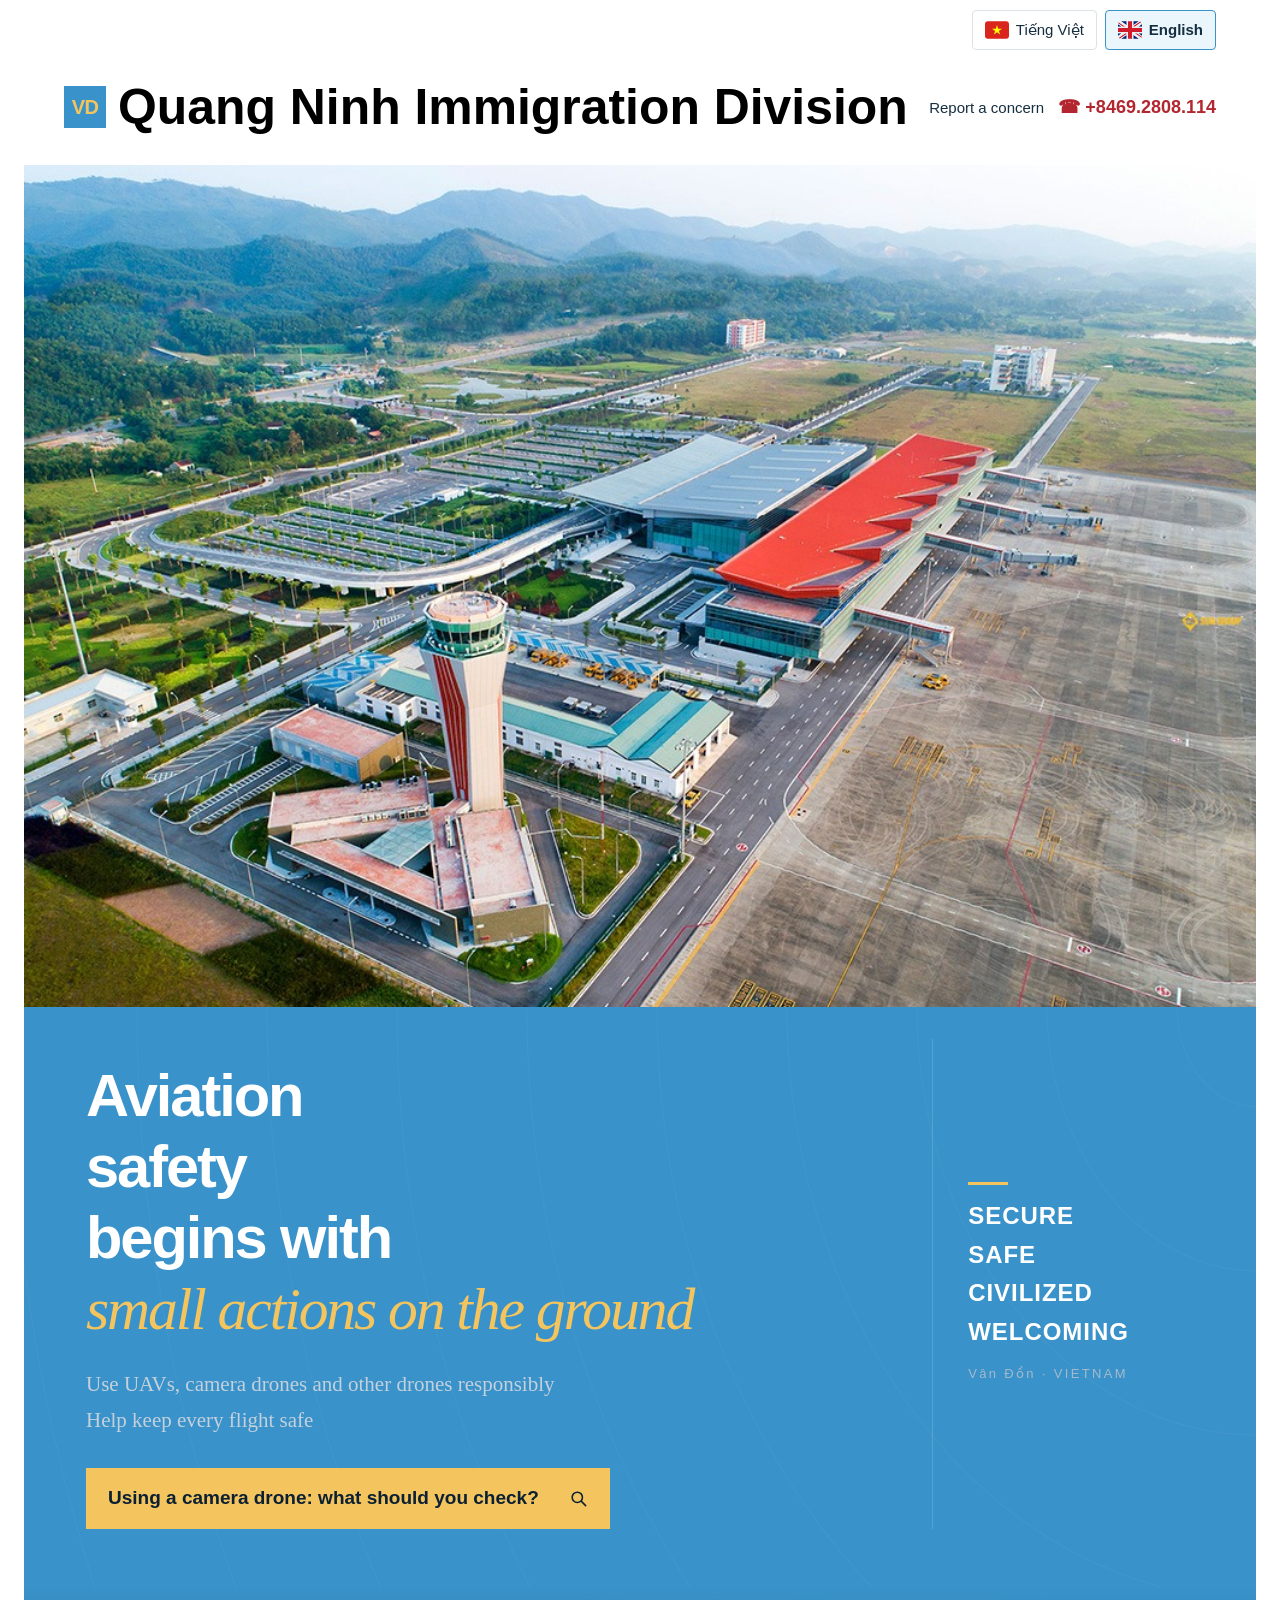
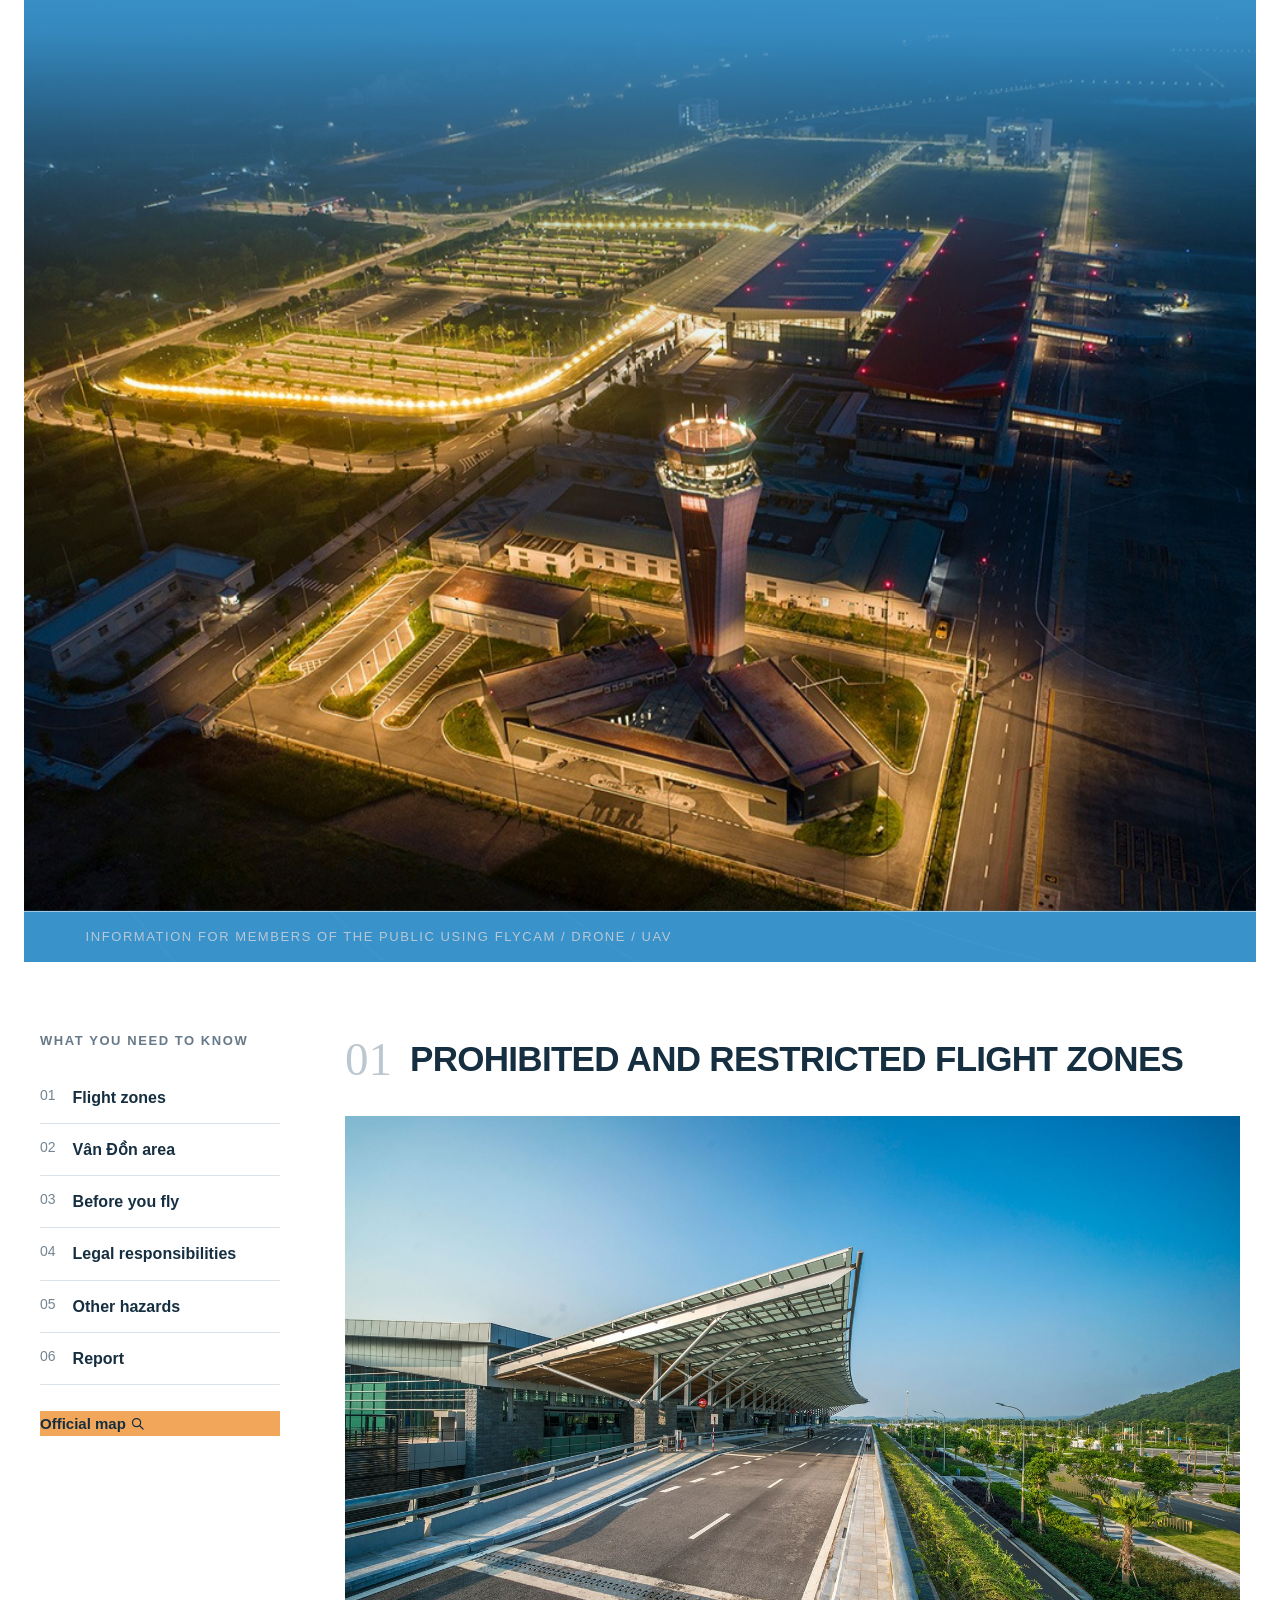
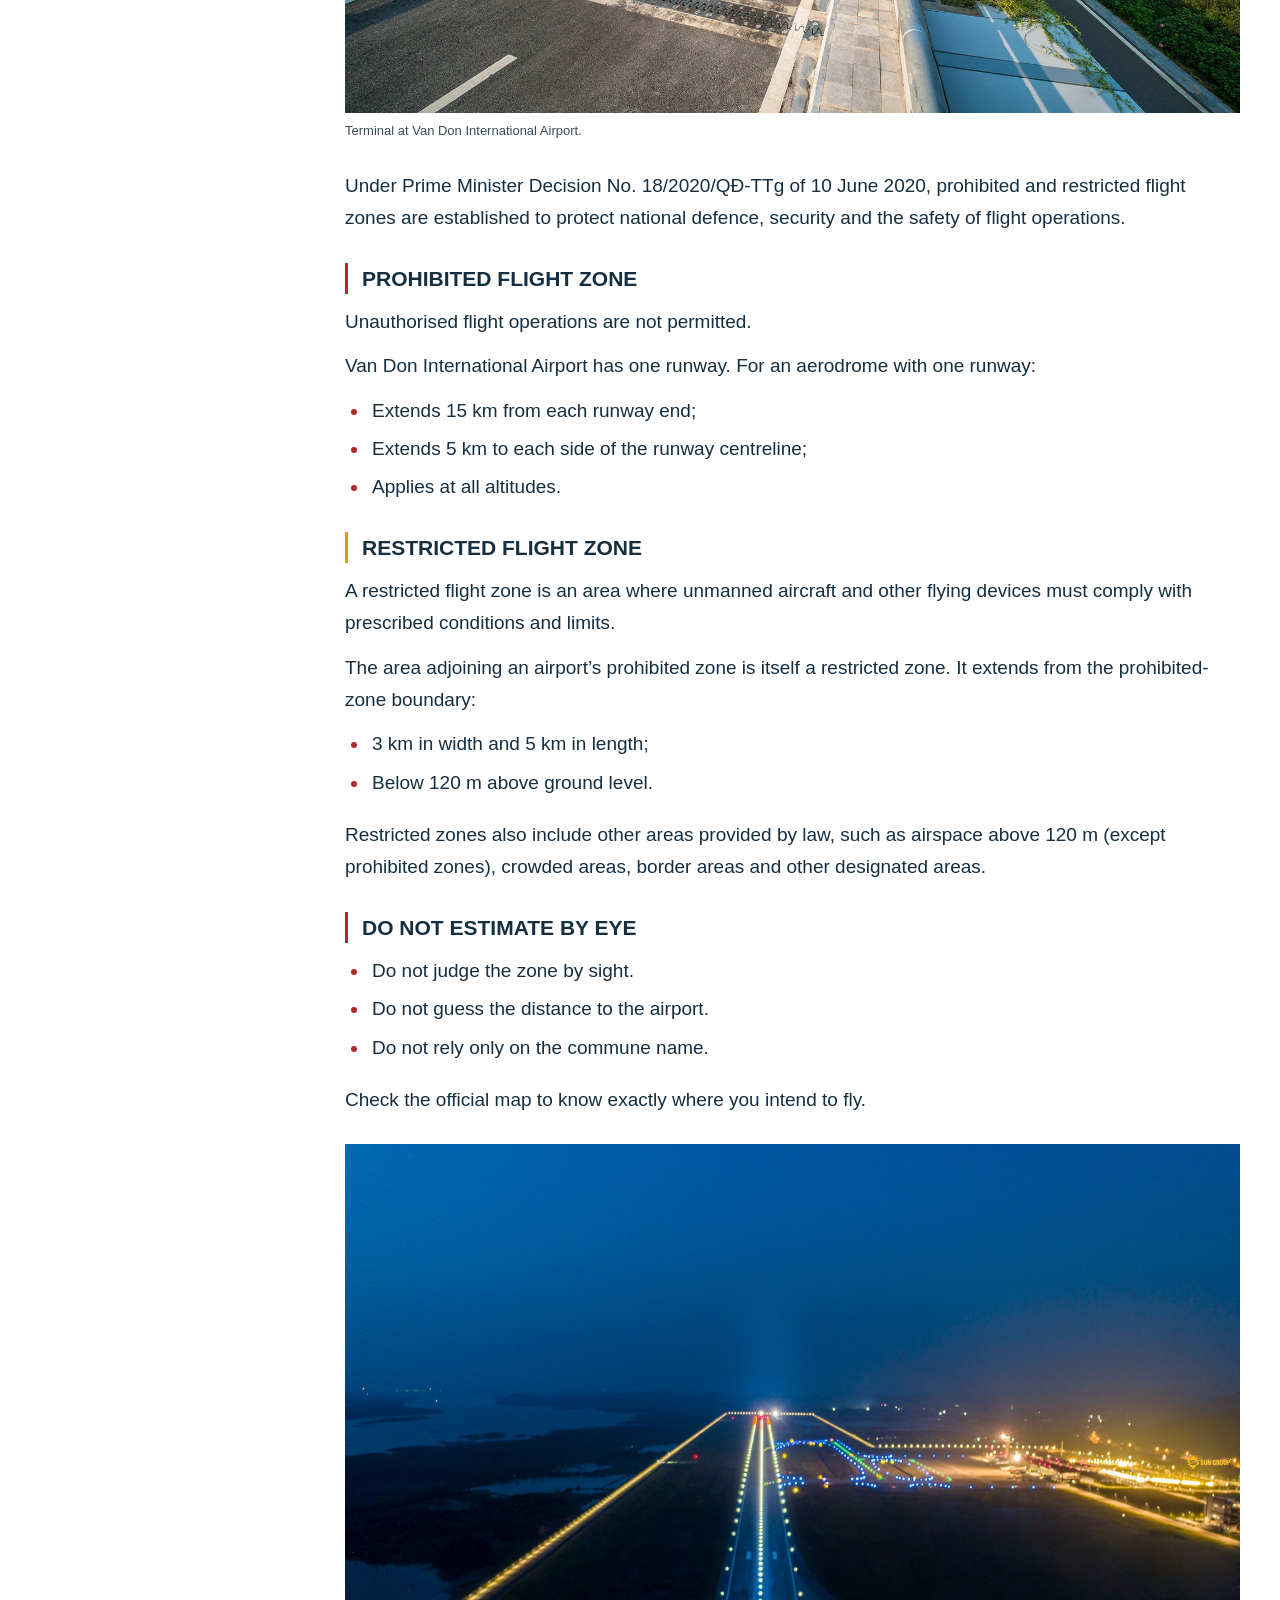
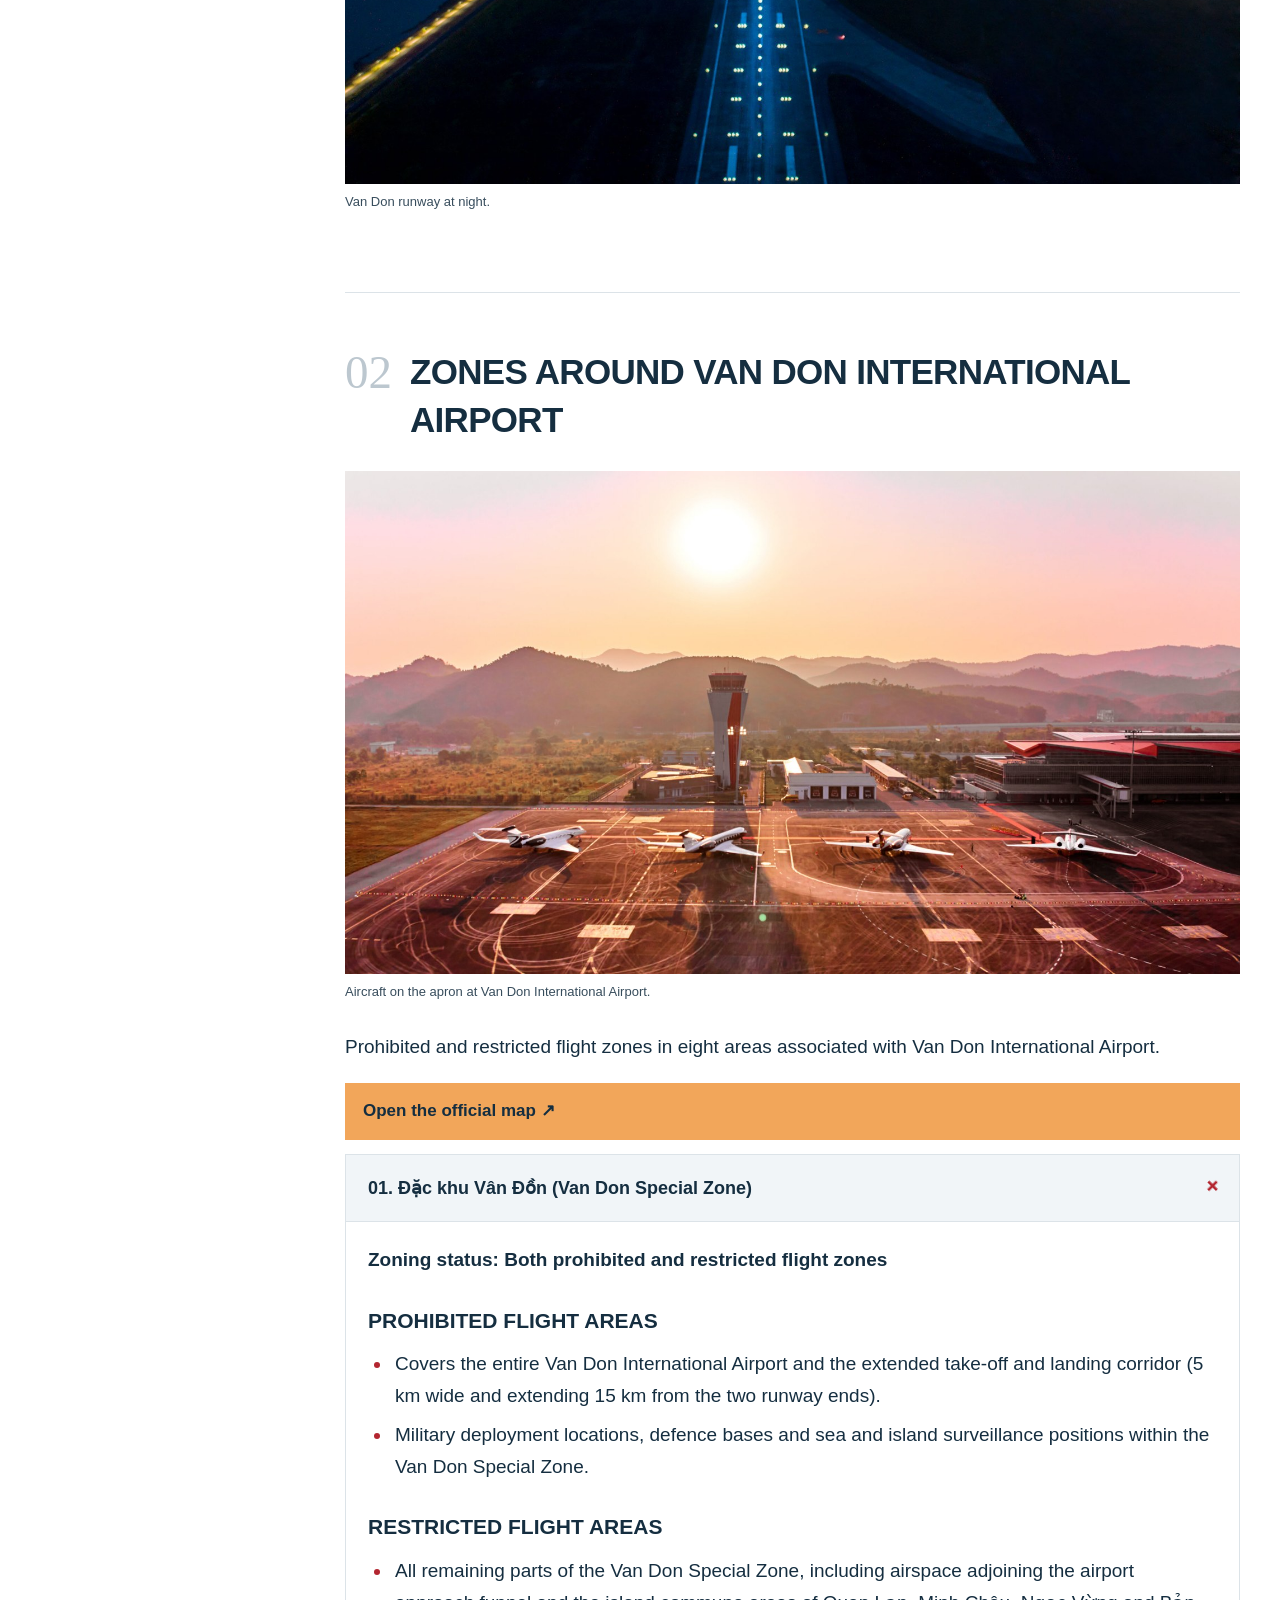
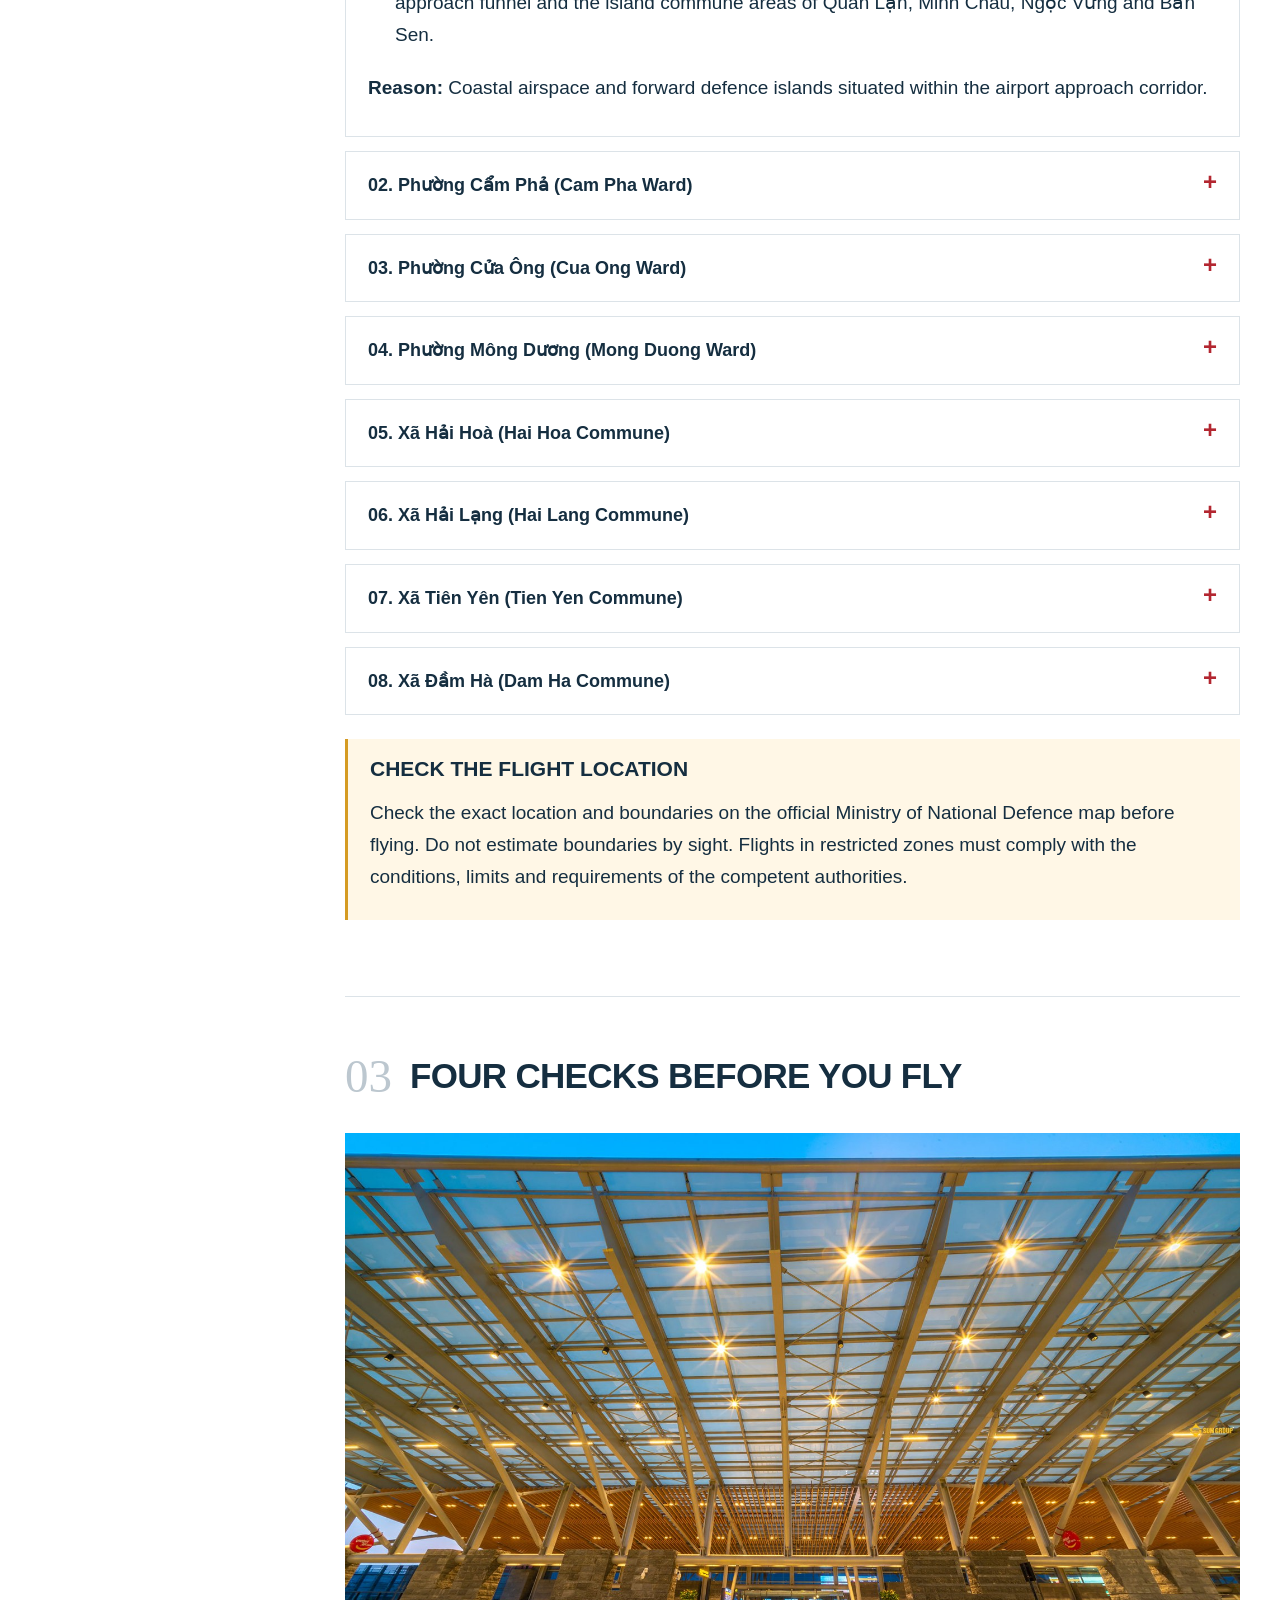
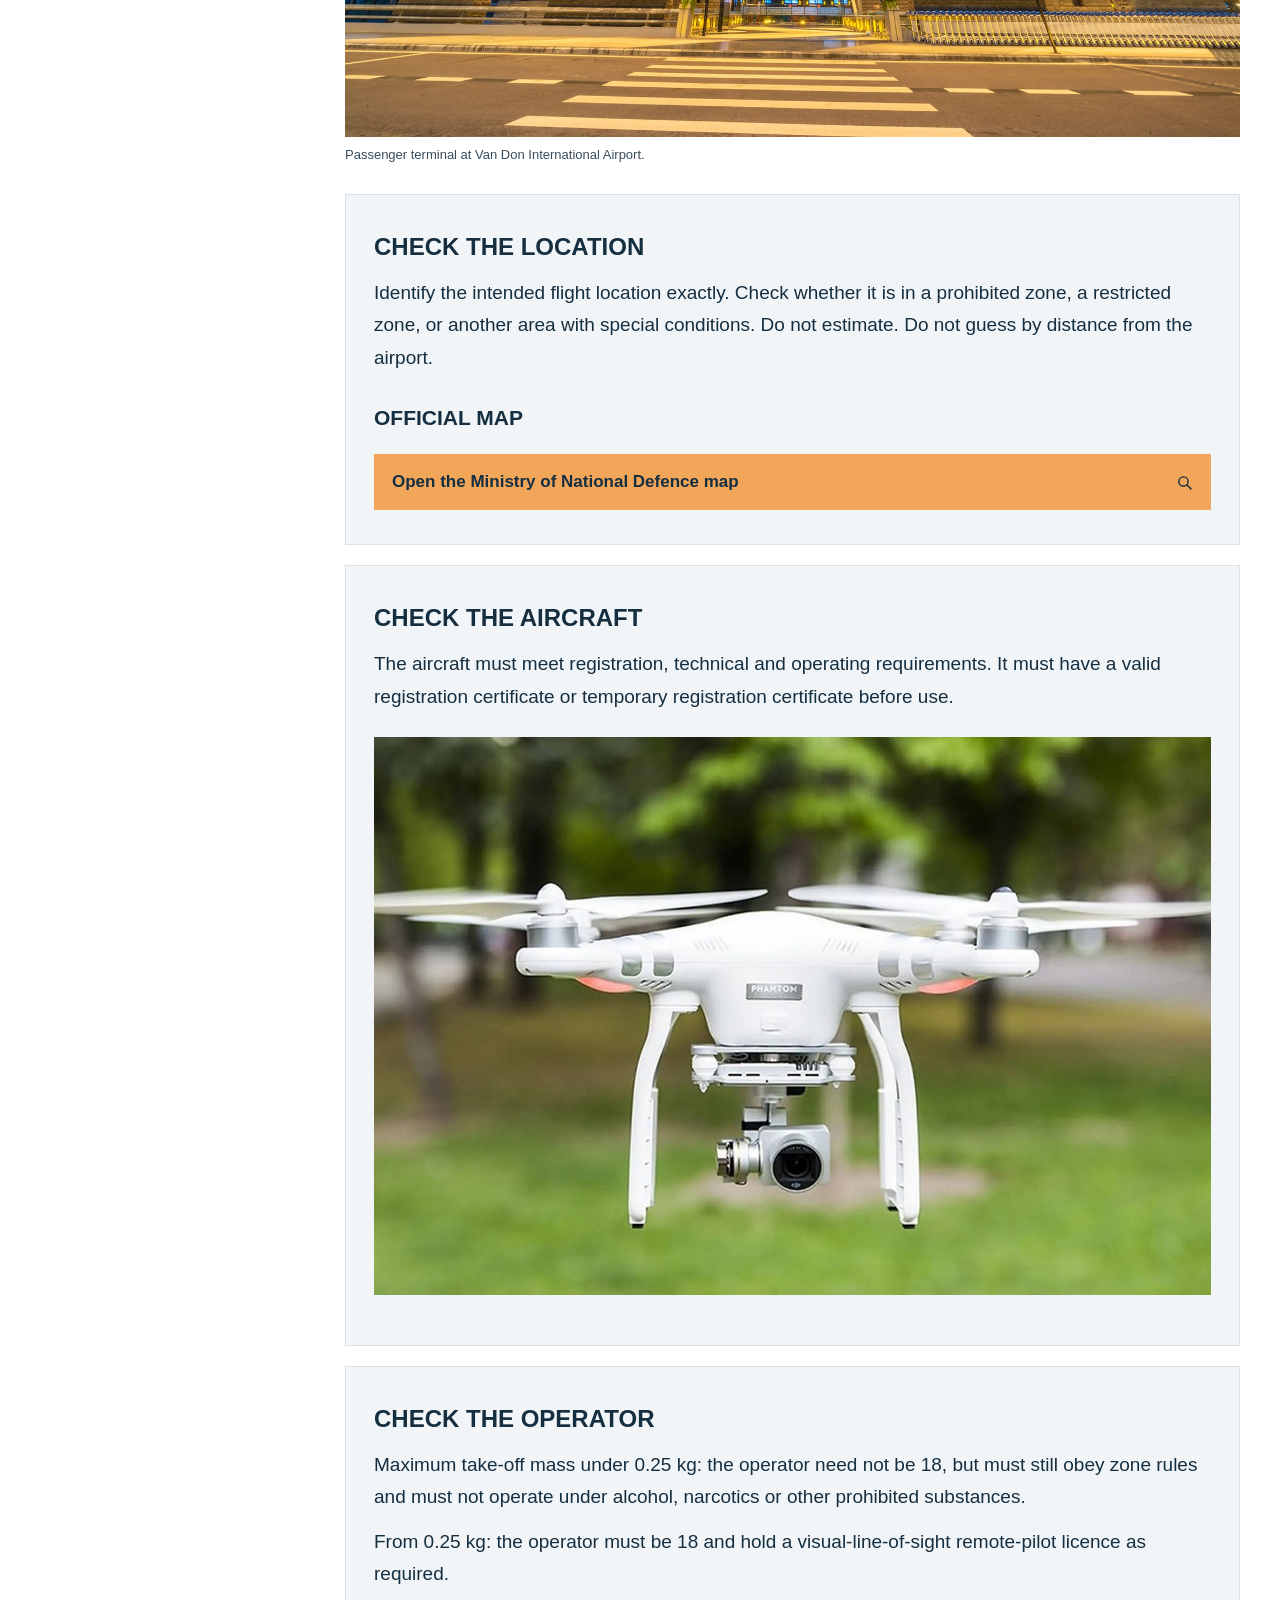
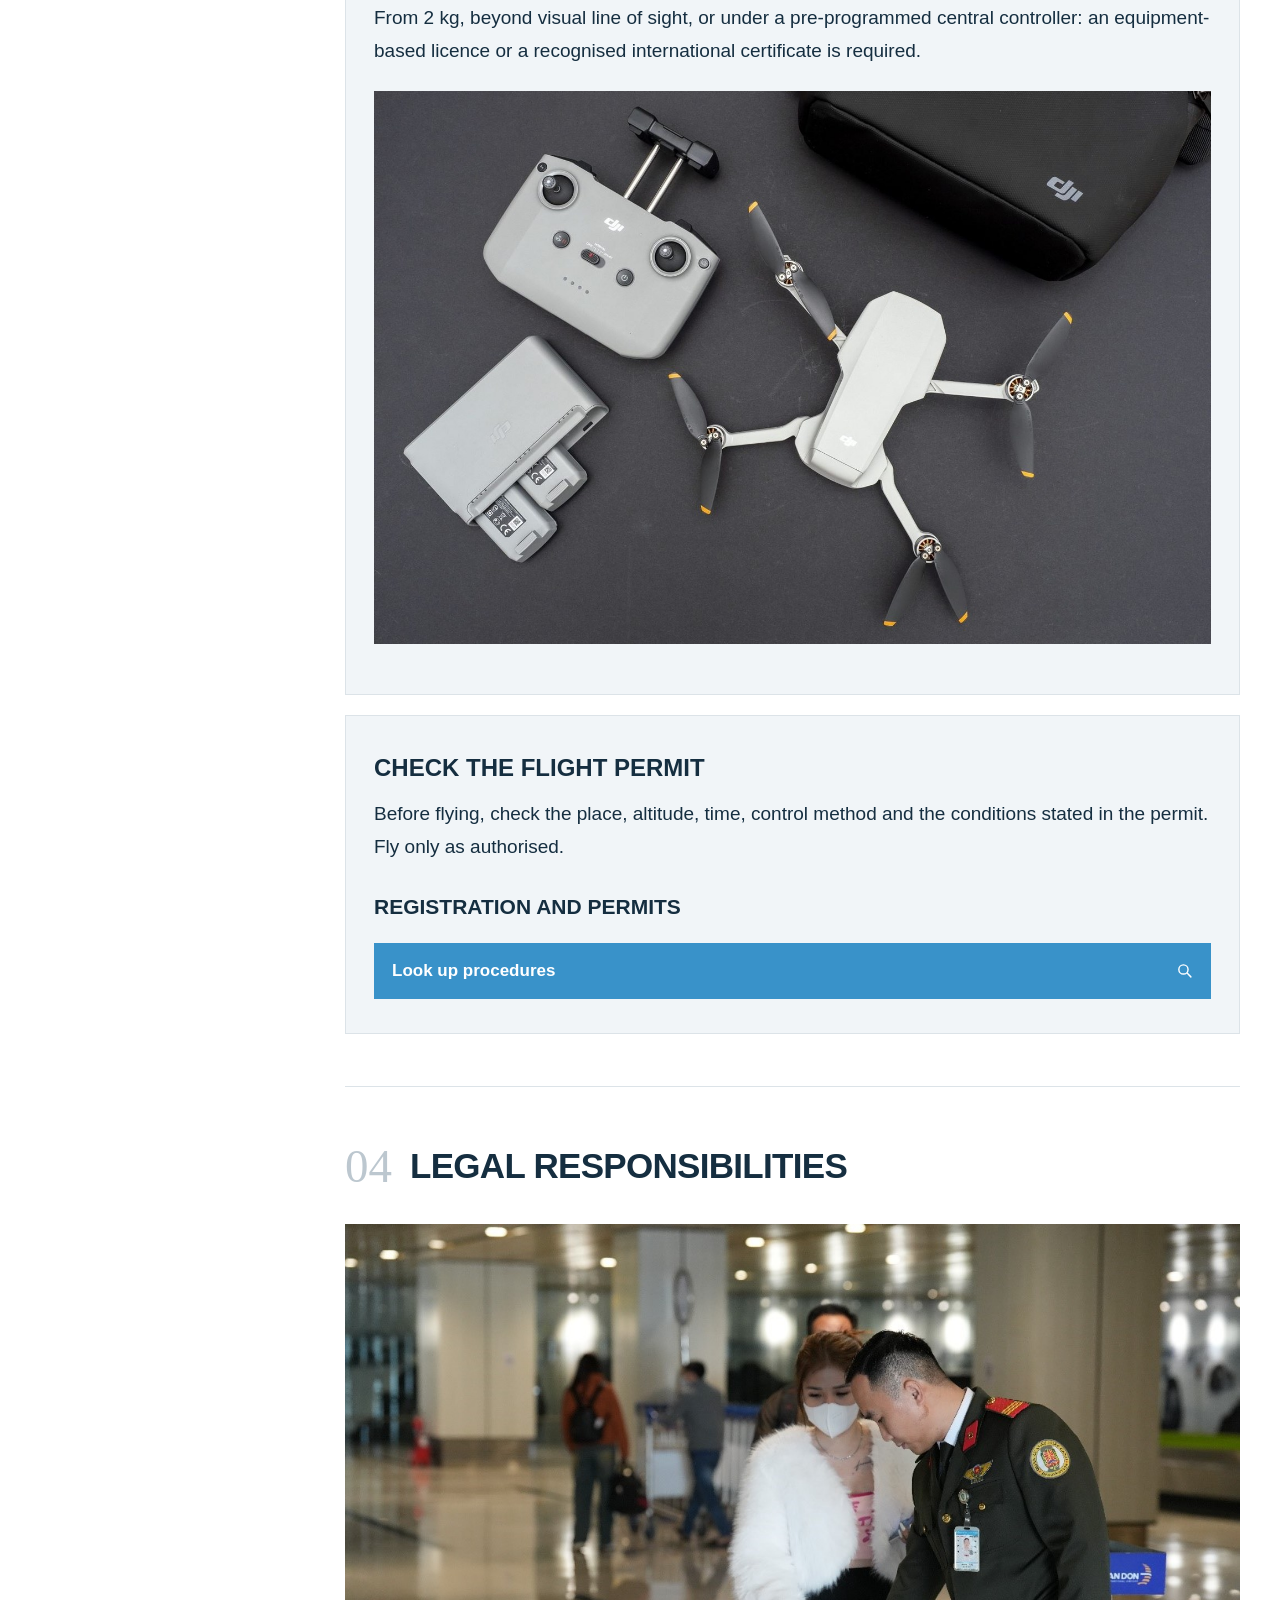
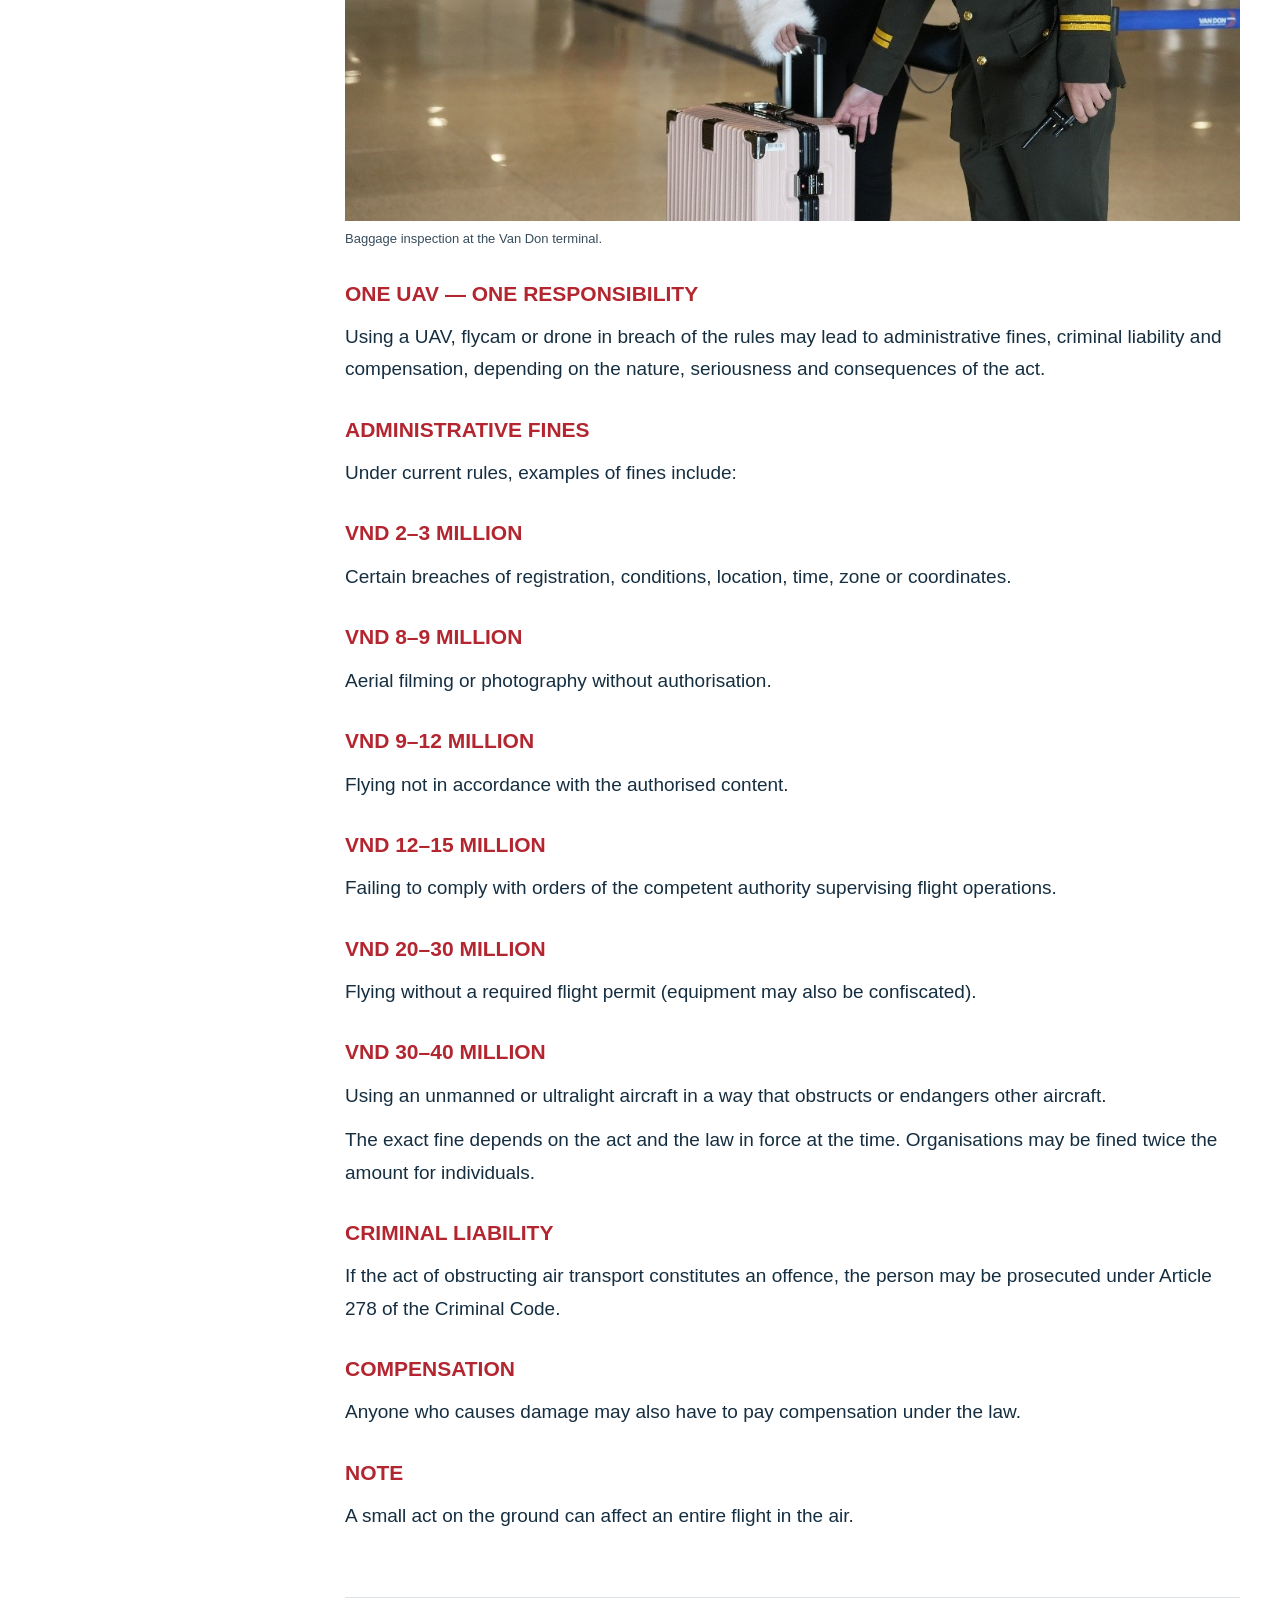
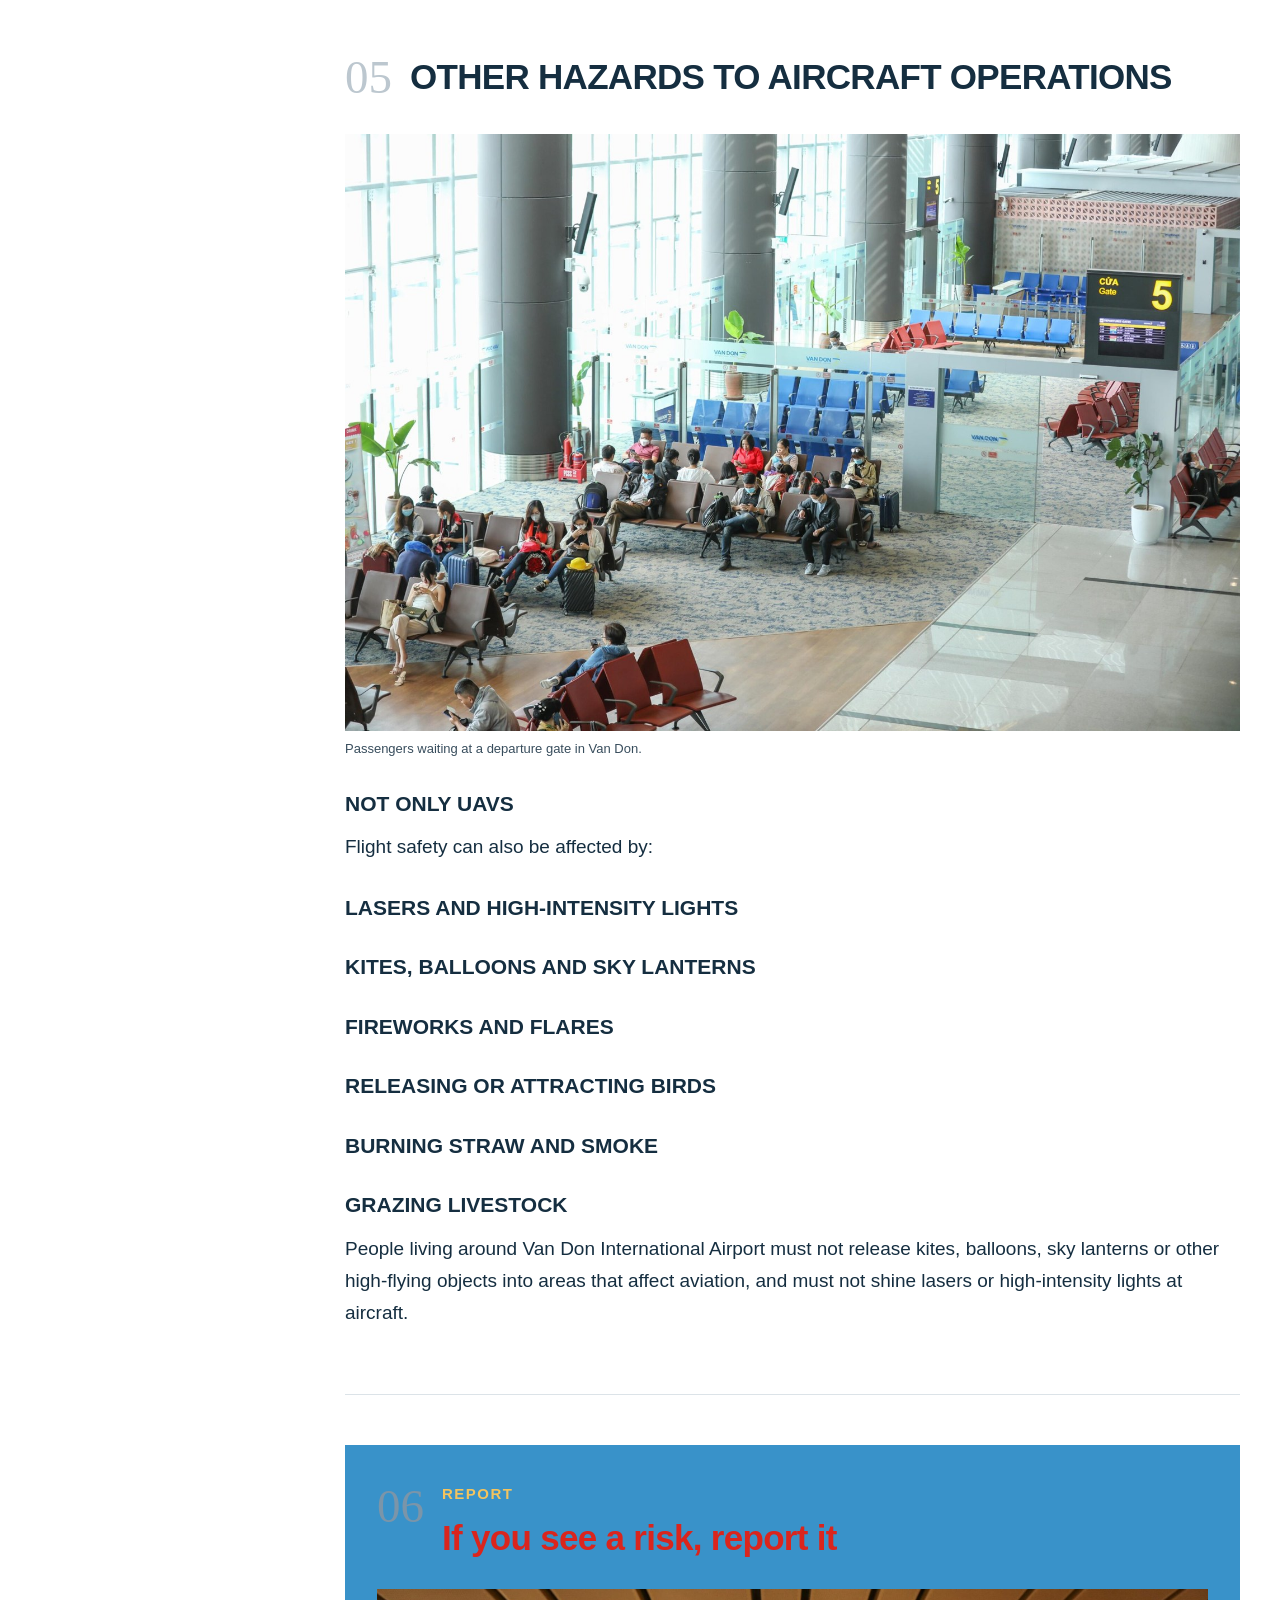
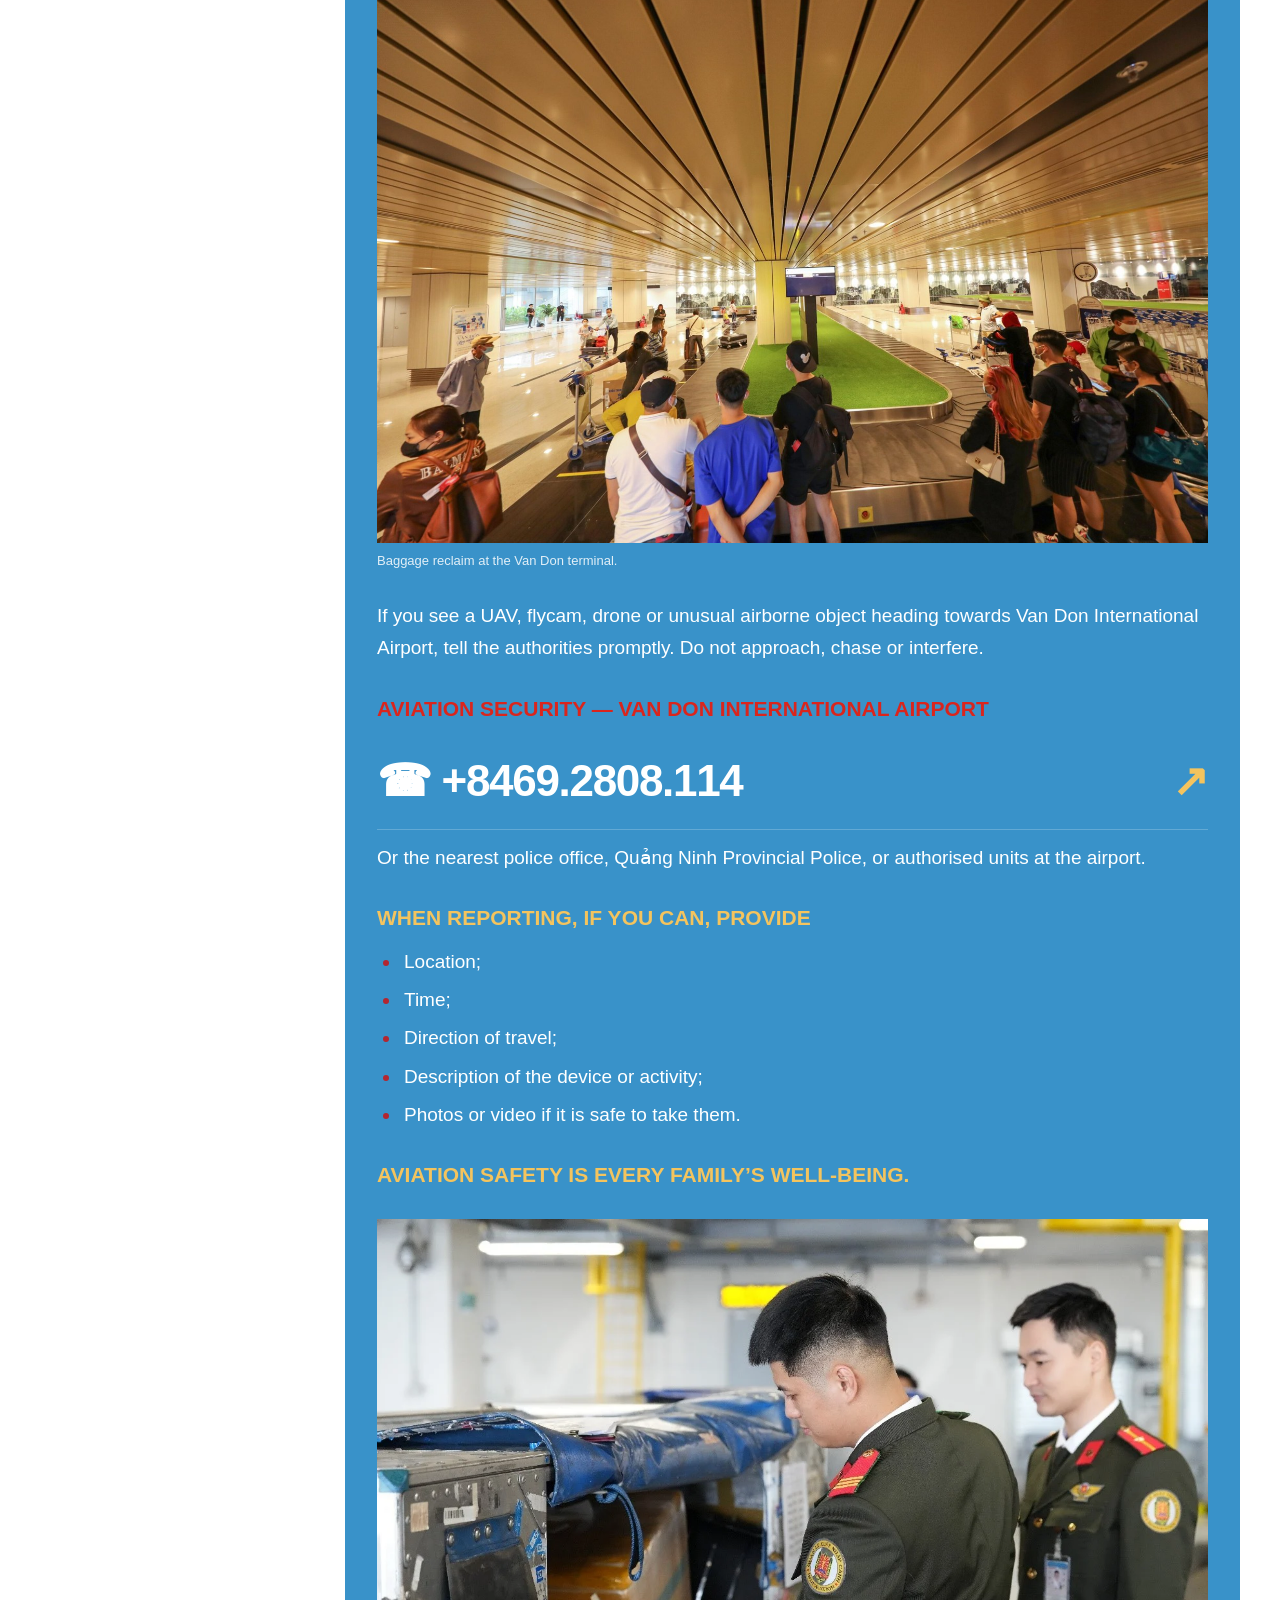
==== commit b6ea0ba0: "Update en.html" ====
--- a/en.html
+++ b/en.html
@@ -23,7 +23,7 @@
       <span class="brand-mark">VD</span>
       <span class="agency-name">Quang Ninh Immigration Division</span>
     </a>
-    <a class="header-phone" href="tel:0335366525">Report a concern <strong><span class="contact-icon" aria-hidden="true">☎&#xfe0e;</span> 0335366525</strong></a>
+    <a class="header-phone" href="tel:+8469.2808.114">Report a concern <strong><span class="contact-icon" aria-hidden="true">☎&#xfe0e;</span> +8469.2808.114</strong></a>
   </header>
   <main>
     <div class="hero-banner hero-banner-full">
@@ -221,7 +221,7 @@
                     <figure class="airport-photo"><img class="section-photo" src="vandon-aircraft-2.jpg" alt="Baggage reclaim at the Van Don terminal" width="1600" height="1067" loading="lazy"><figcaption>Baggage reclaim at the Van Don terminal.</figcaption></figure>
                     <p>If you see a UAV, flycam, drone or unusual airborne object heading towards Van Don International Airport, tell the authorities promptly. Do not approach, chase or interfere.</p>
                     <h3 class="agency-contact">AVIATION SECURITY — VAN DON INTERNATIONAL AIRPORT</h3>
-                    <a class="phone" href="tel:0335366525"><span class="contact-number"><span class="contact-icon" aria-hidden="true">☎&#xfe0e;</span> 0335366525</span> <span>↗</span></a>
+                    <a class="phone" href="tel:+8469.2808.114"><span class="contact-number"><span class="contact-icon" aria-hidden="true">☎&#xfe0e;</span> +8469.2808.114</span> <span>↗</span></a>
                     <p>Or the nearest police office, Quảng Ninh Provincial Police, or authorised units at the airport.</p>
                     <h3>WHEN REPORTING, IF YOU CAN, PROVIDE</h3>
                     <ul>
@@ -264,7 +264,7 @@
     <a href="https://cambay.mod.gov.vn/" target="_blank" rel="noopener">Official map
       <svg class="map-search-icon" xmlns="http://www.w3.org/2000/svg" viewBox="0 0 24 24" width="18" height="18" fill="none" stroke="currentColor" stroke-width="2" stroke-linecap="round" aria-hidden="true"><circle cx="10.5" cy="10.5" r="6.5"/><path d="m16 16 5 5"/></svg>
     </a>
-    <a href="tel:0335366525">Call to report</a>
+    <a href="tel:+8469.2808.114">Call to report</a>
   </div>
 </body>
 </html>
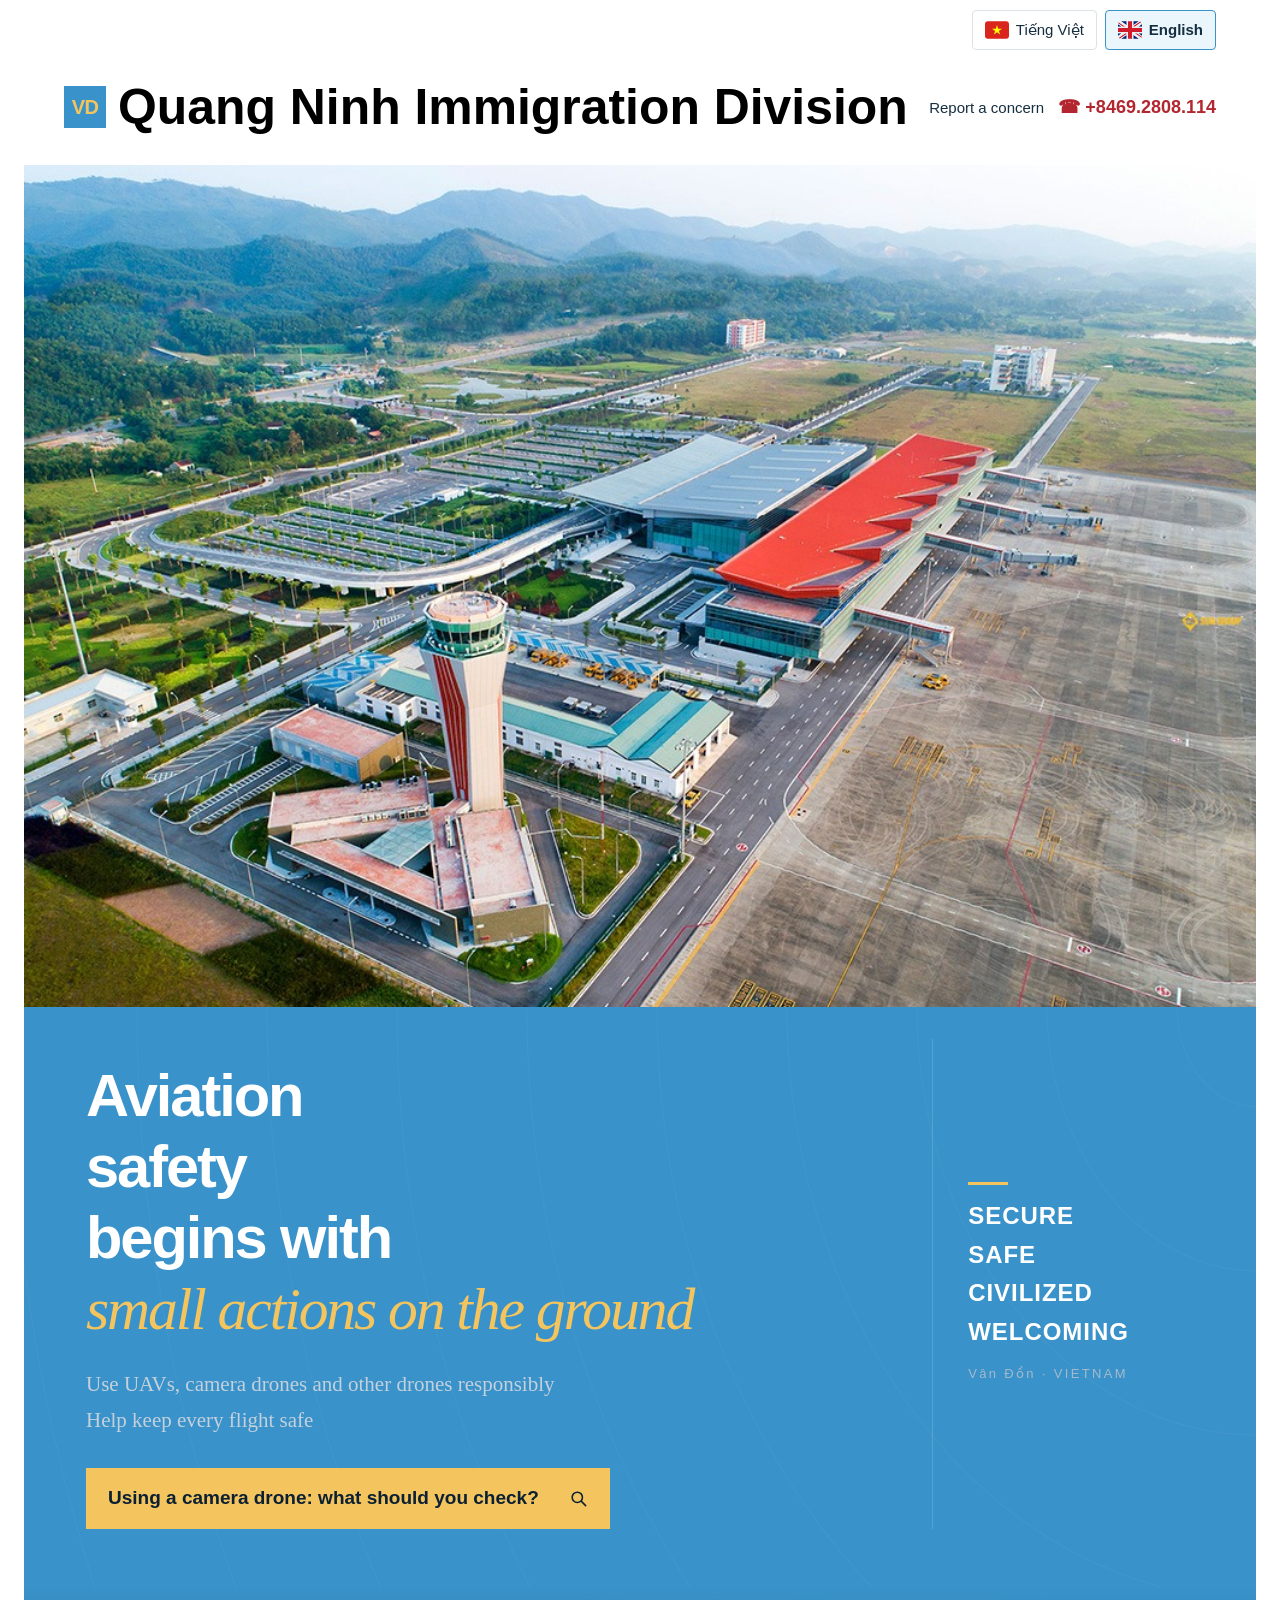
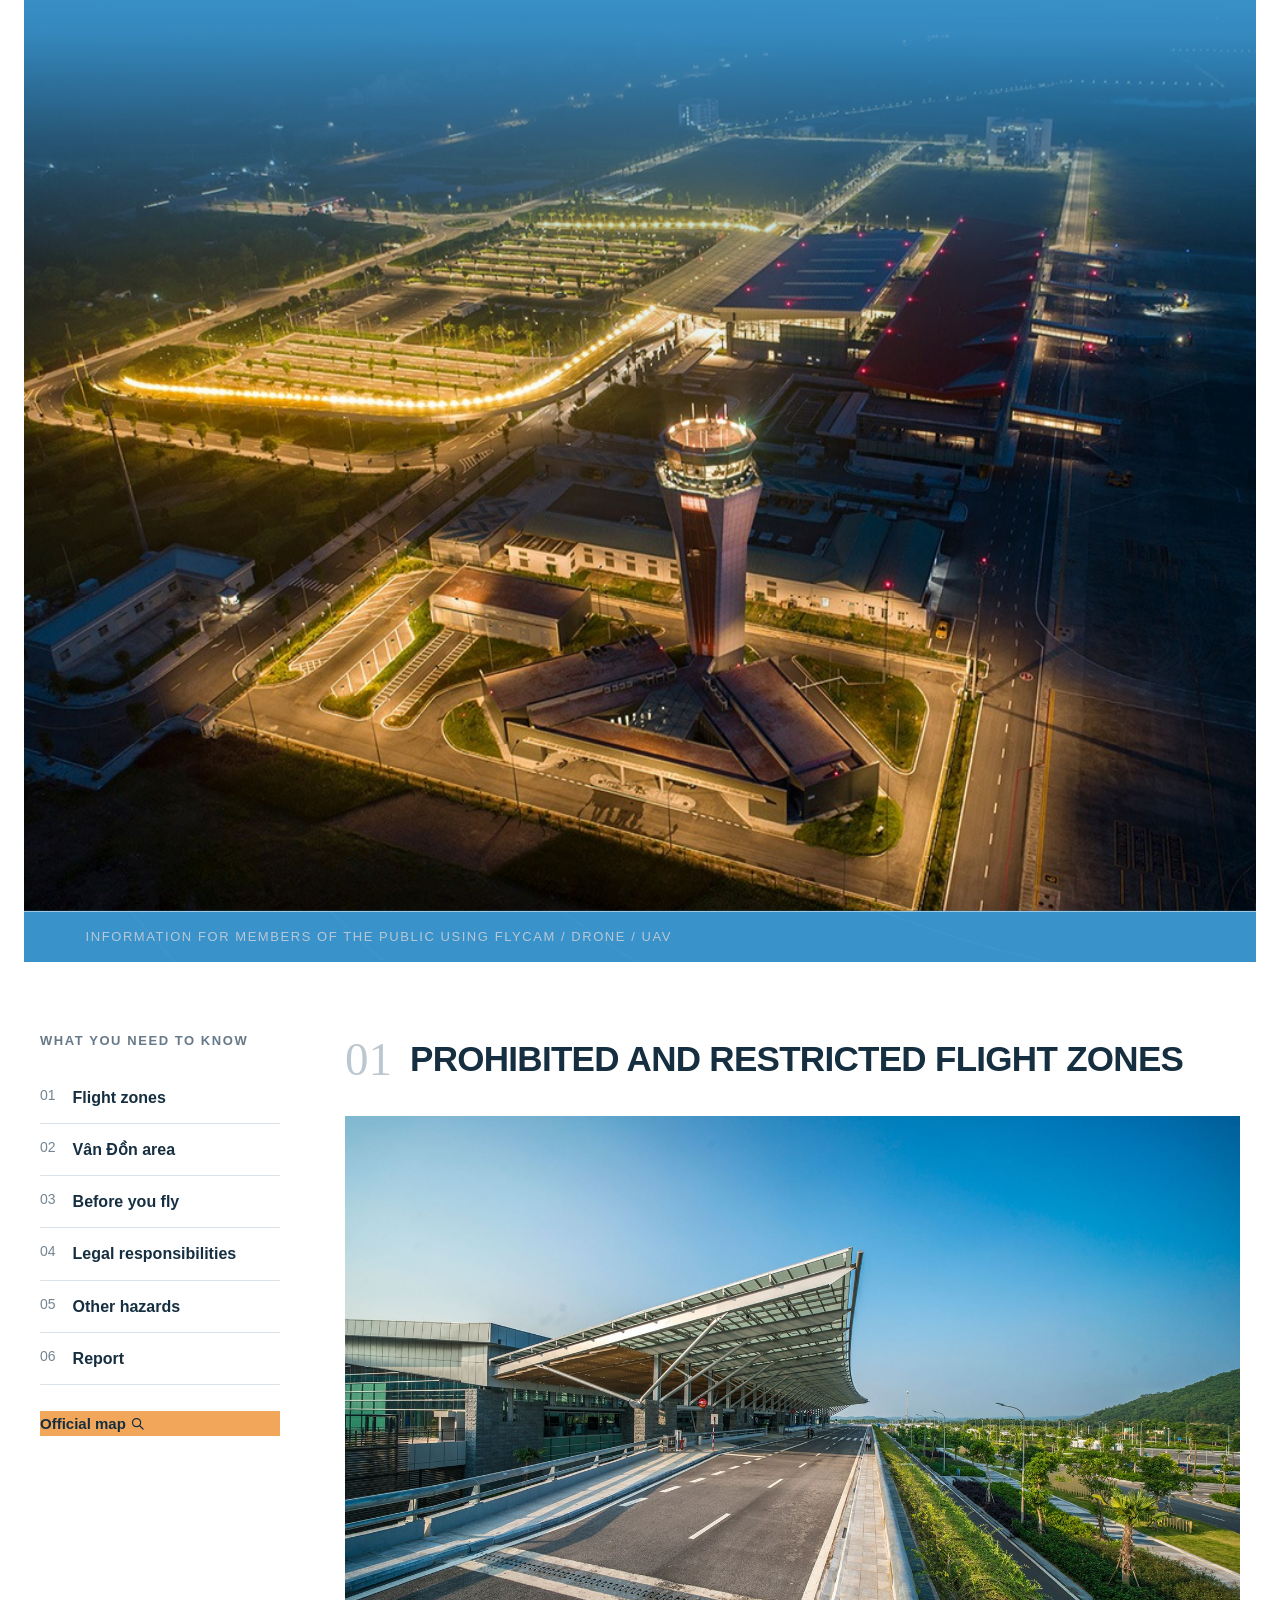
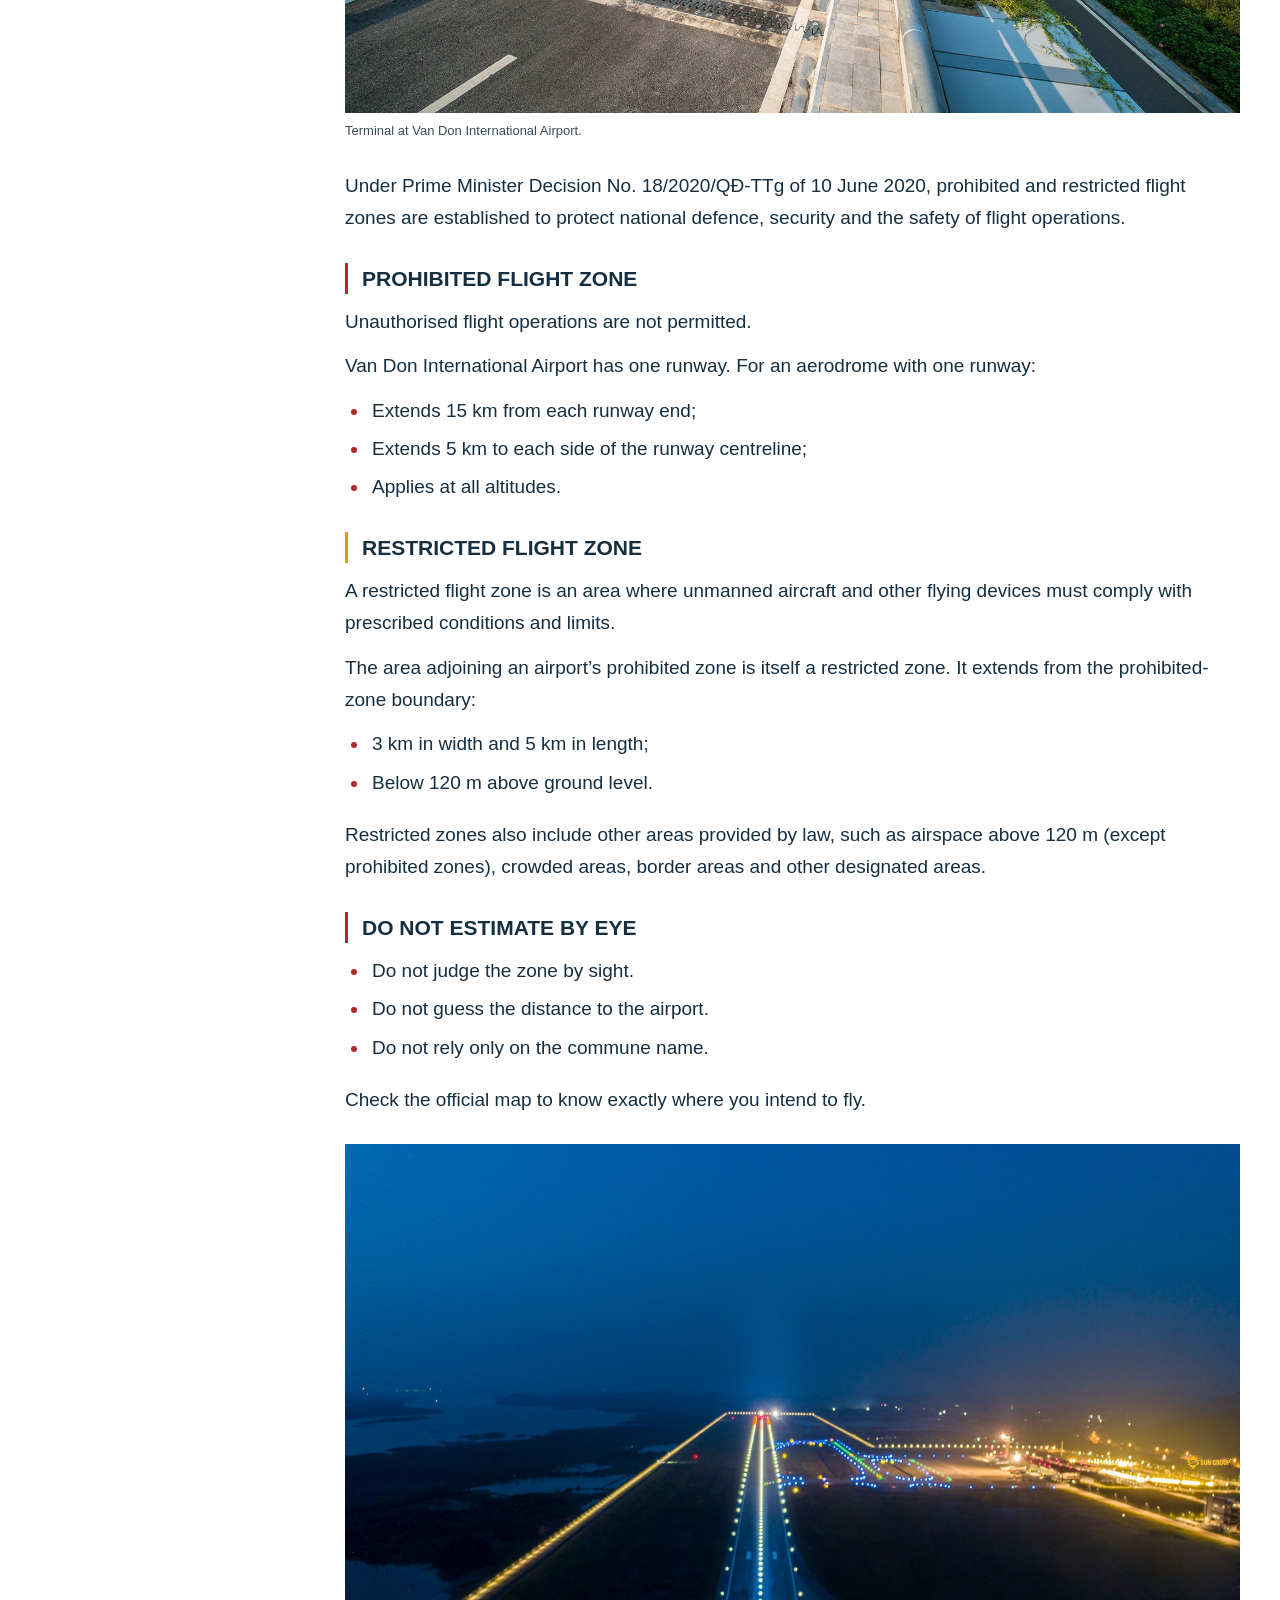
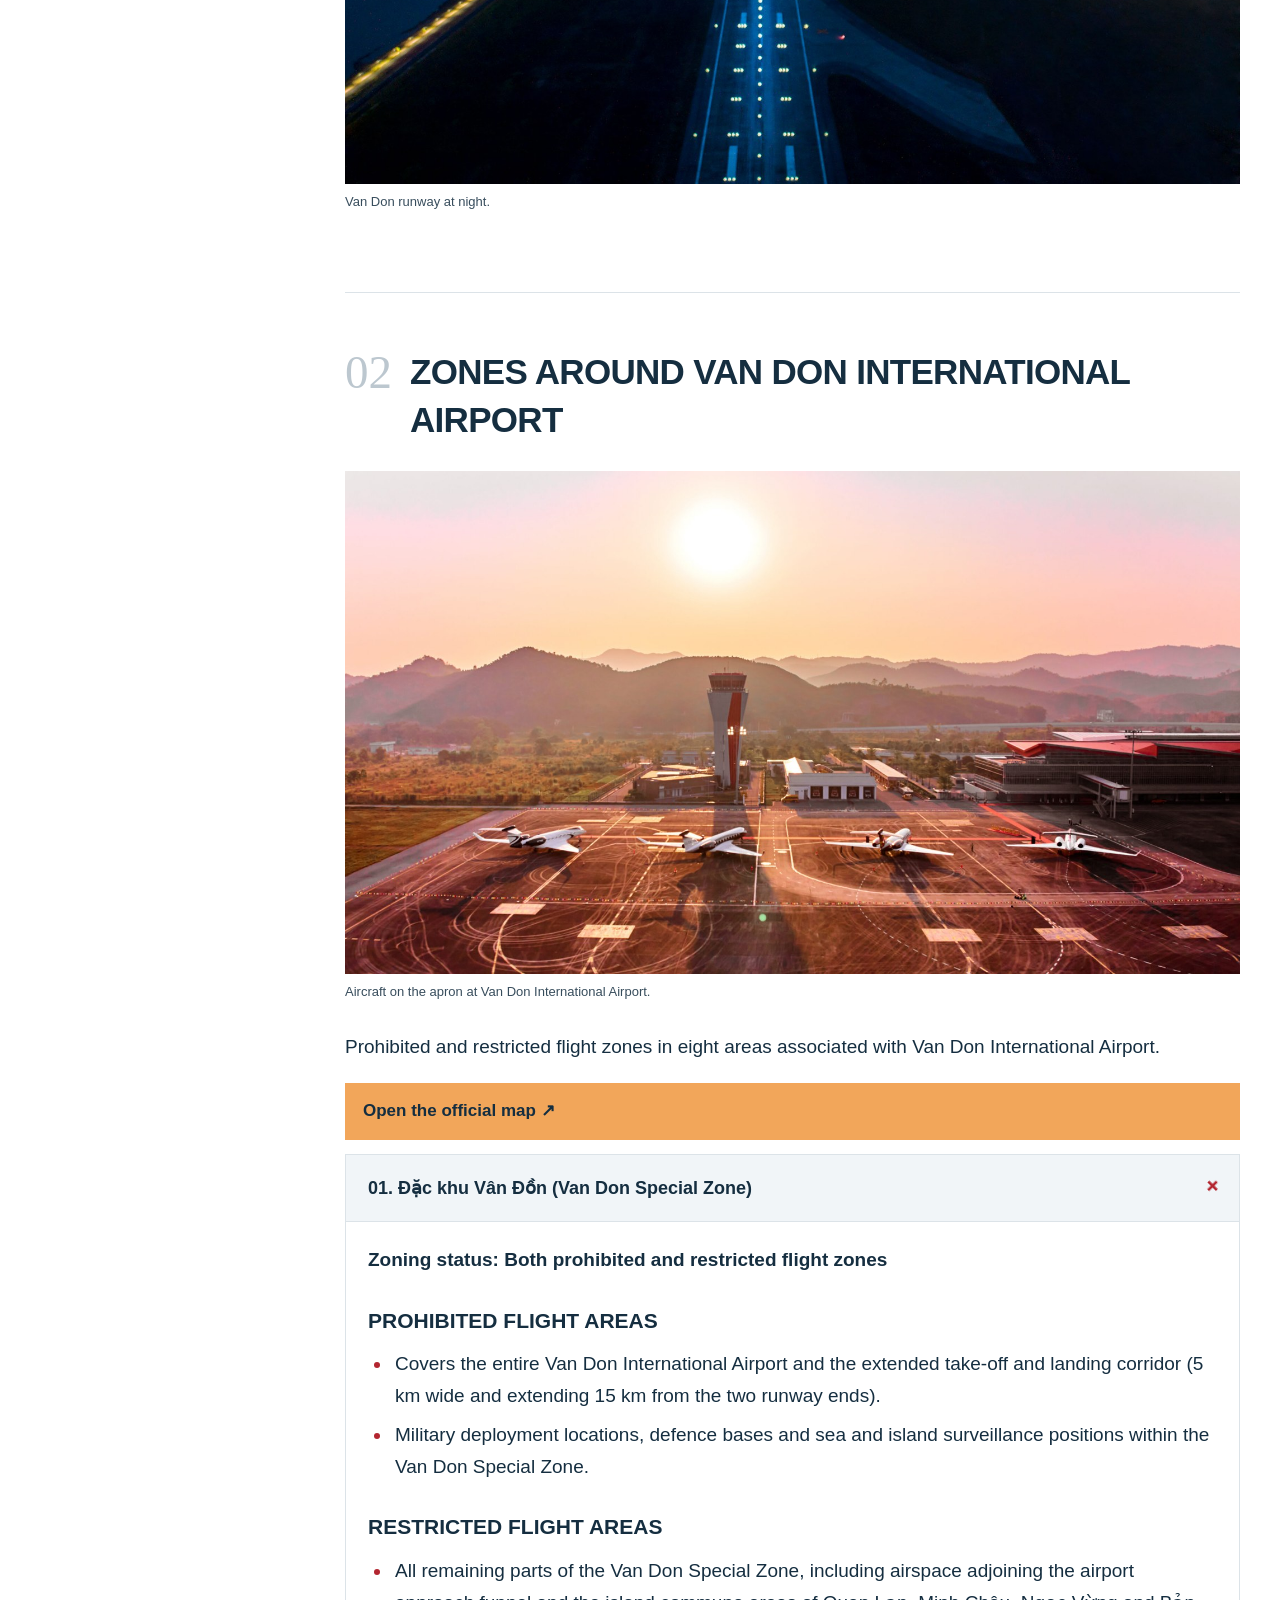
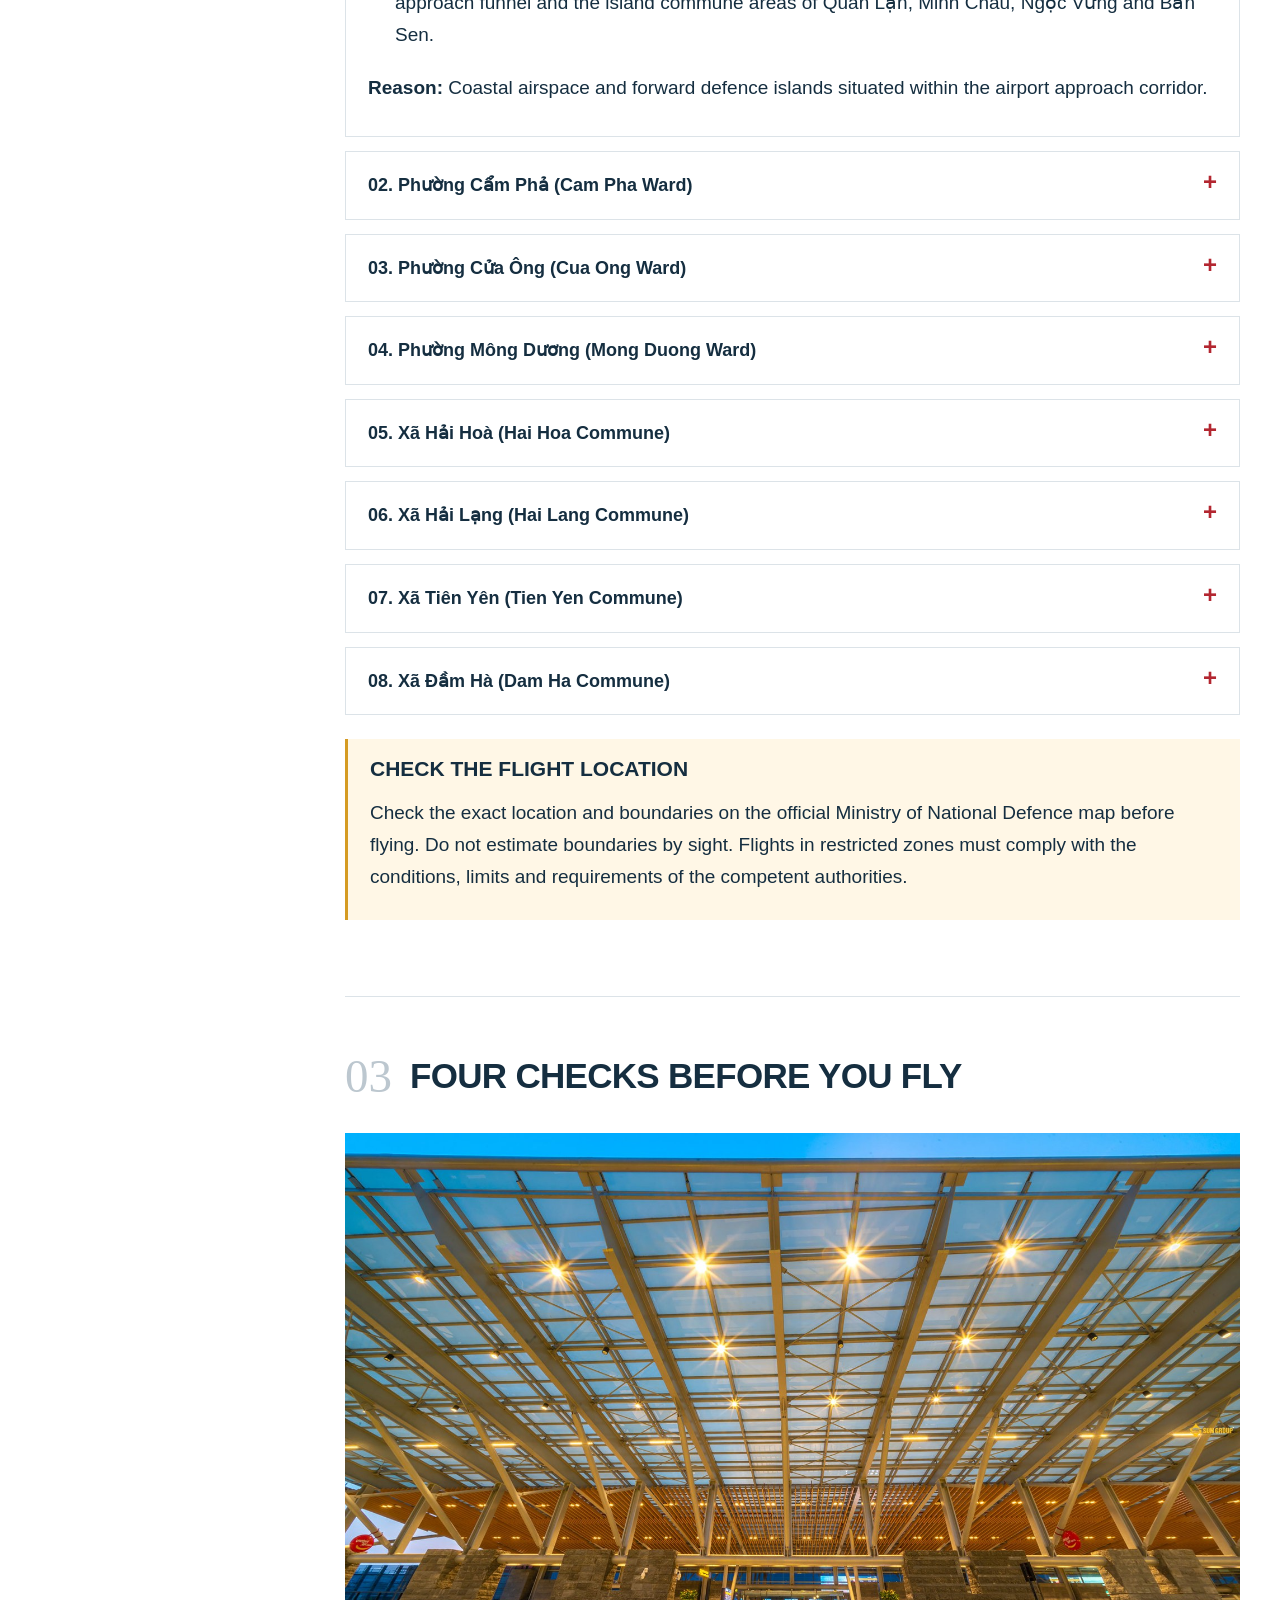
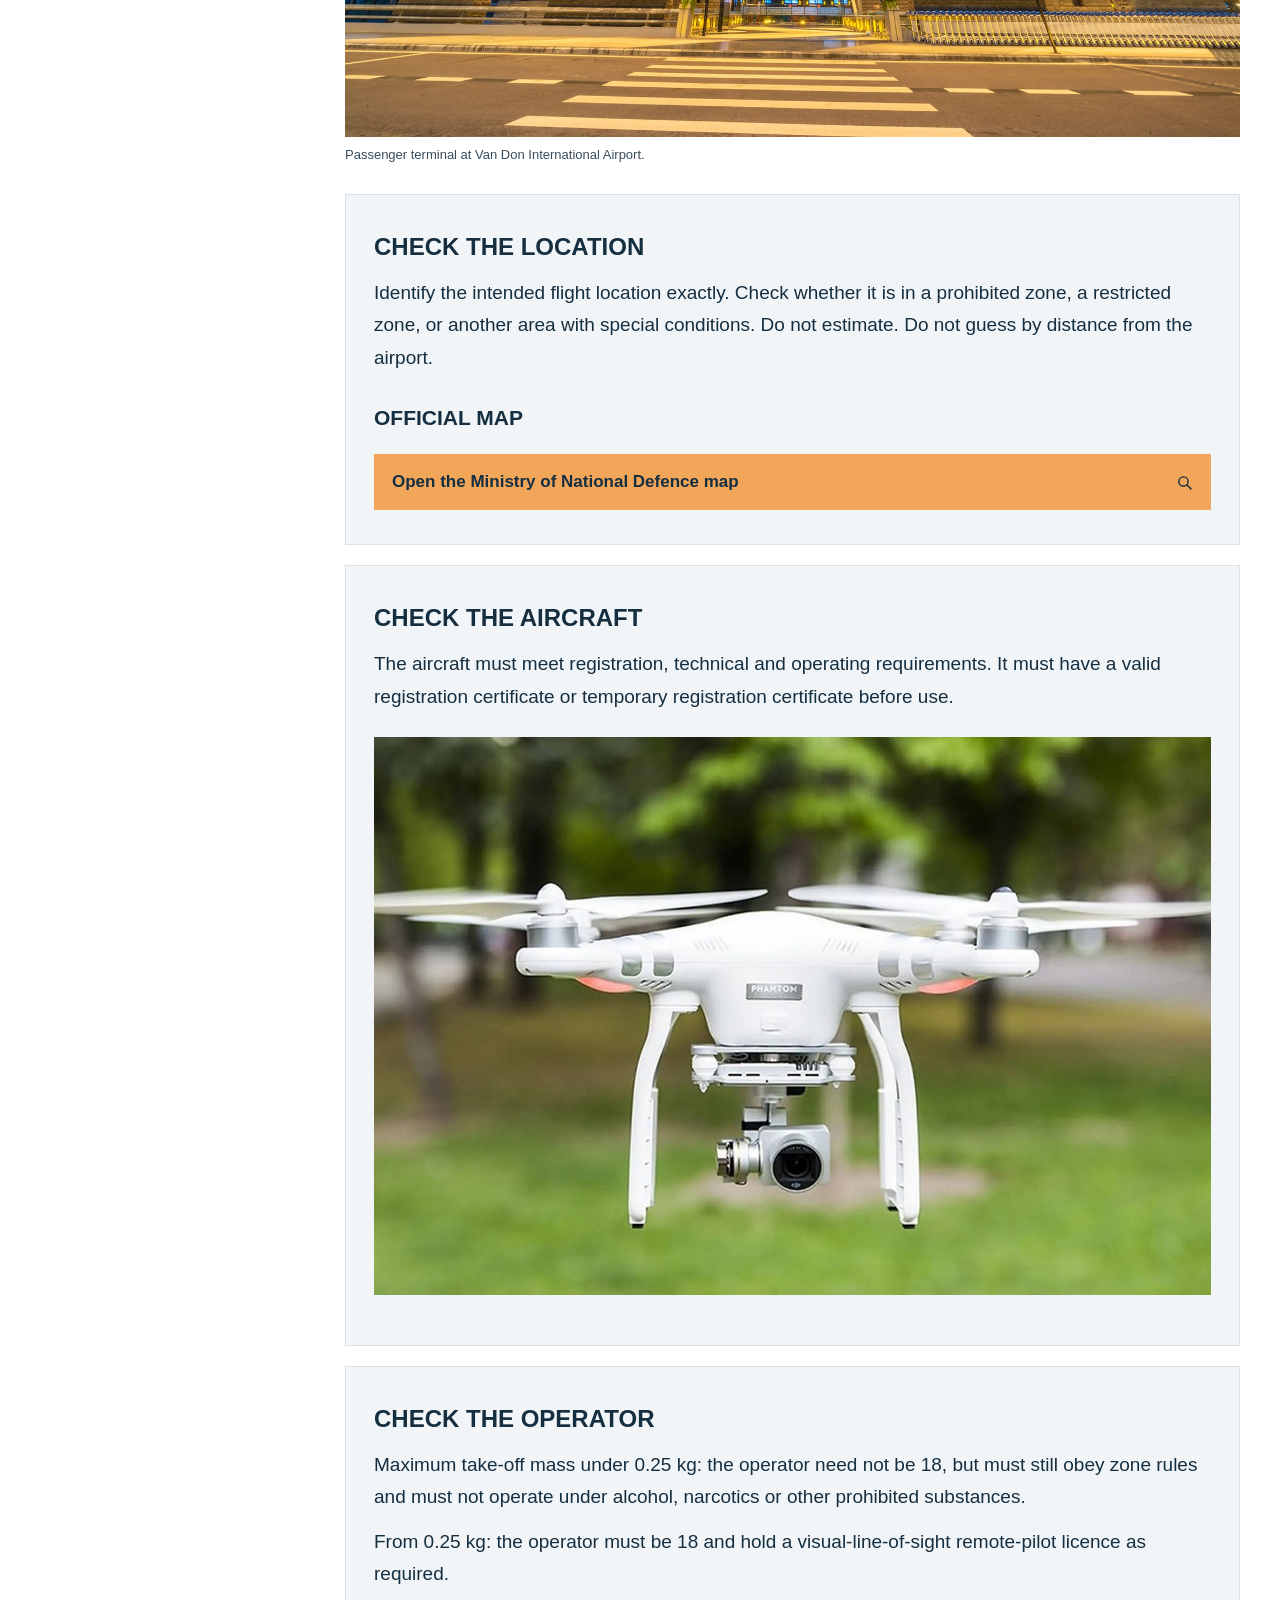
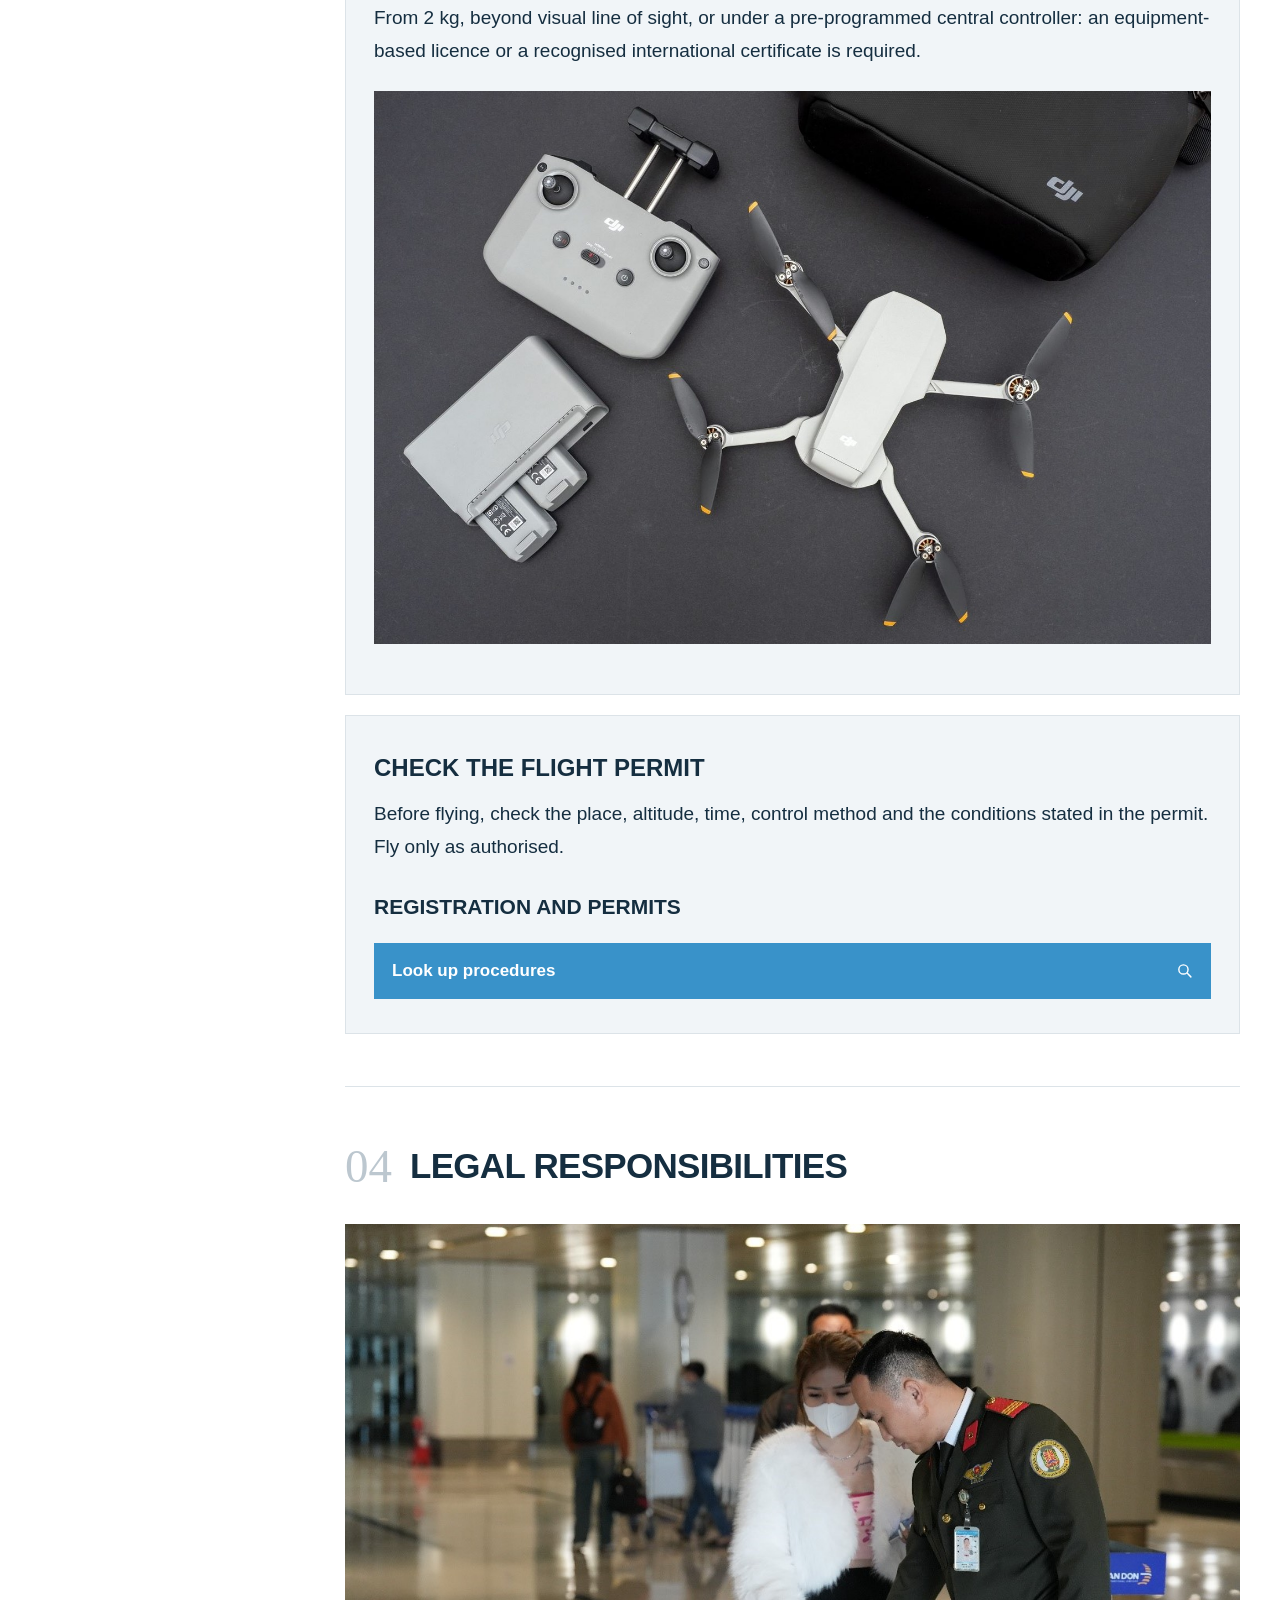
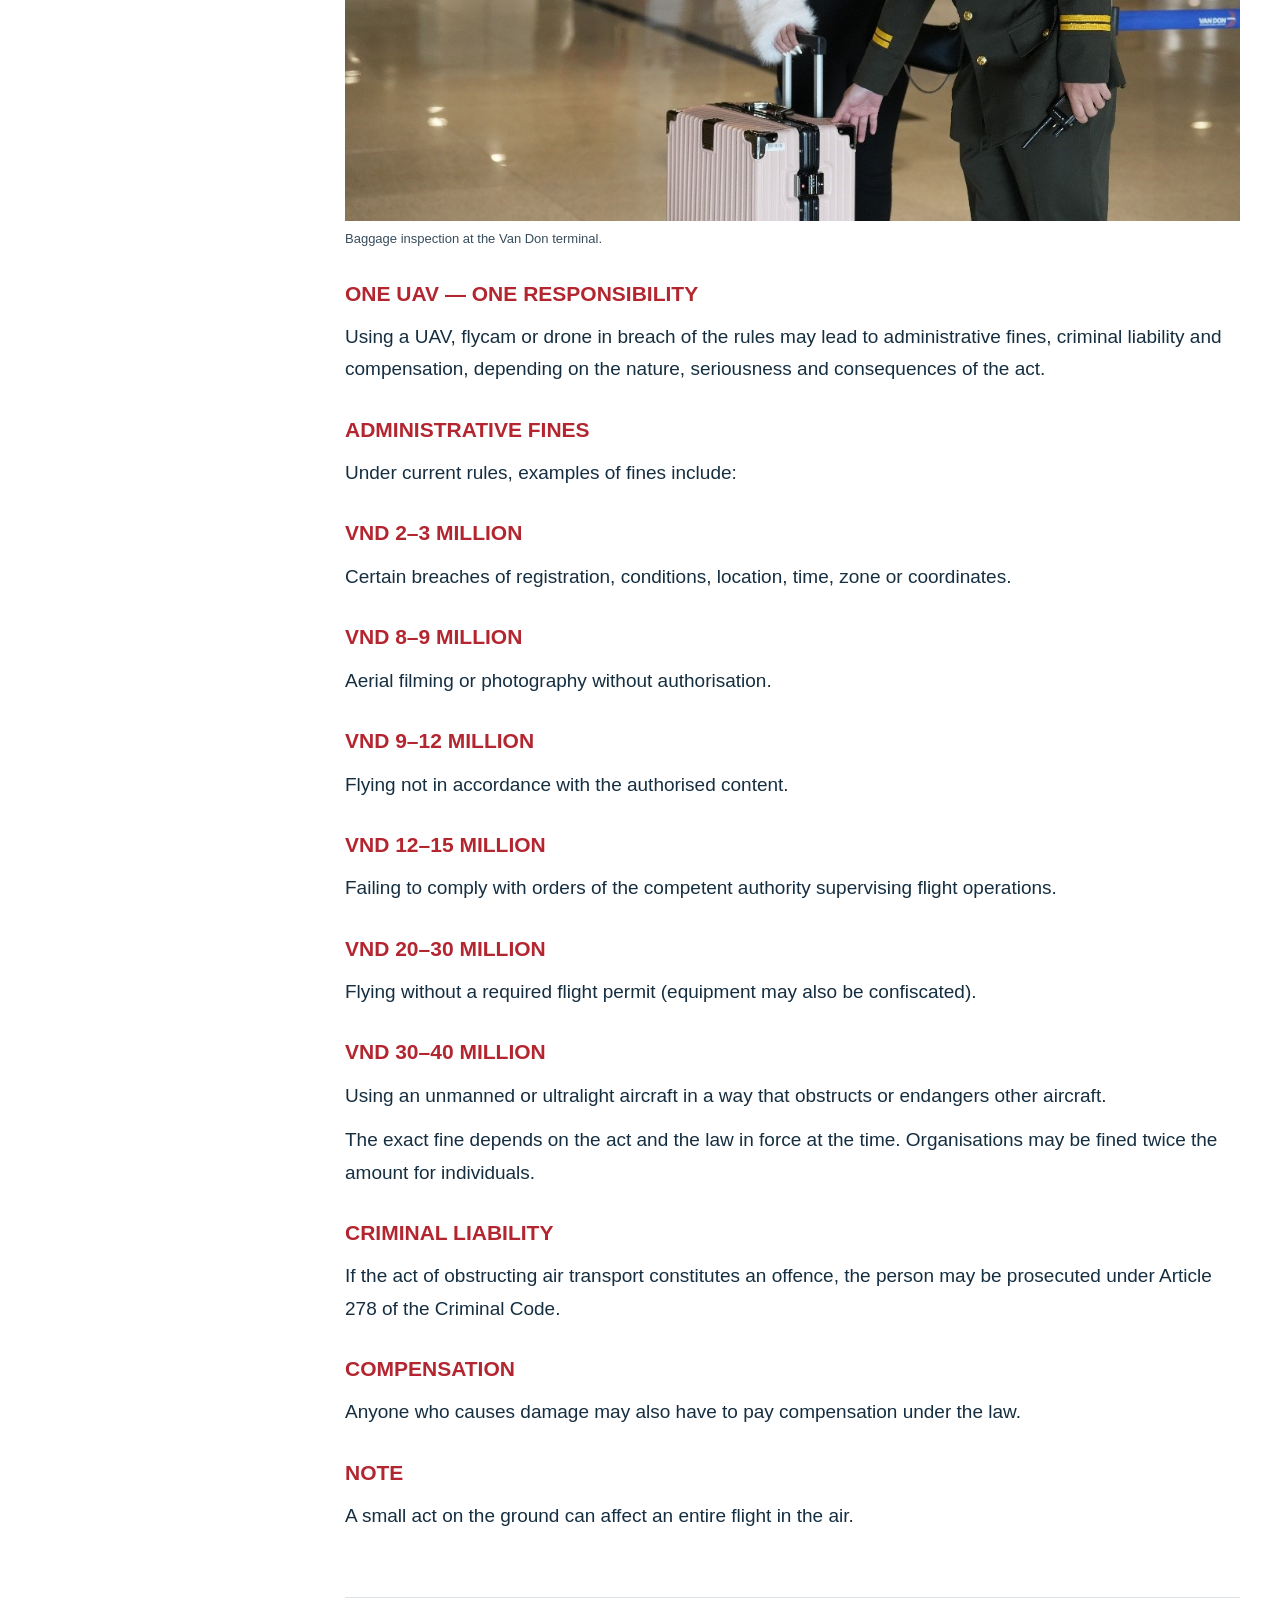
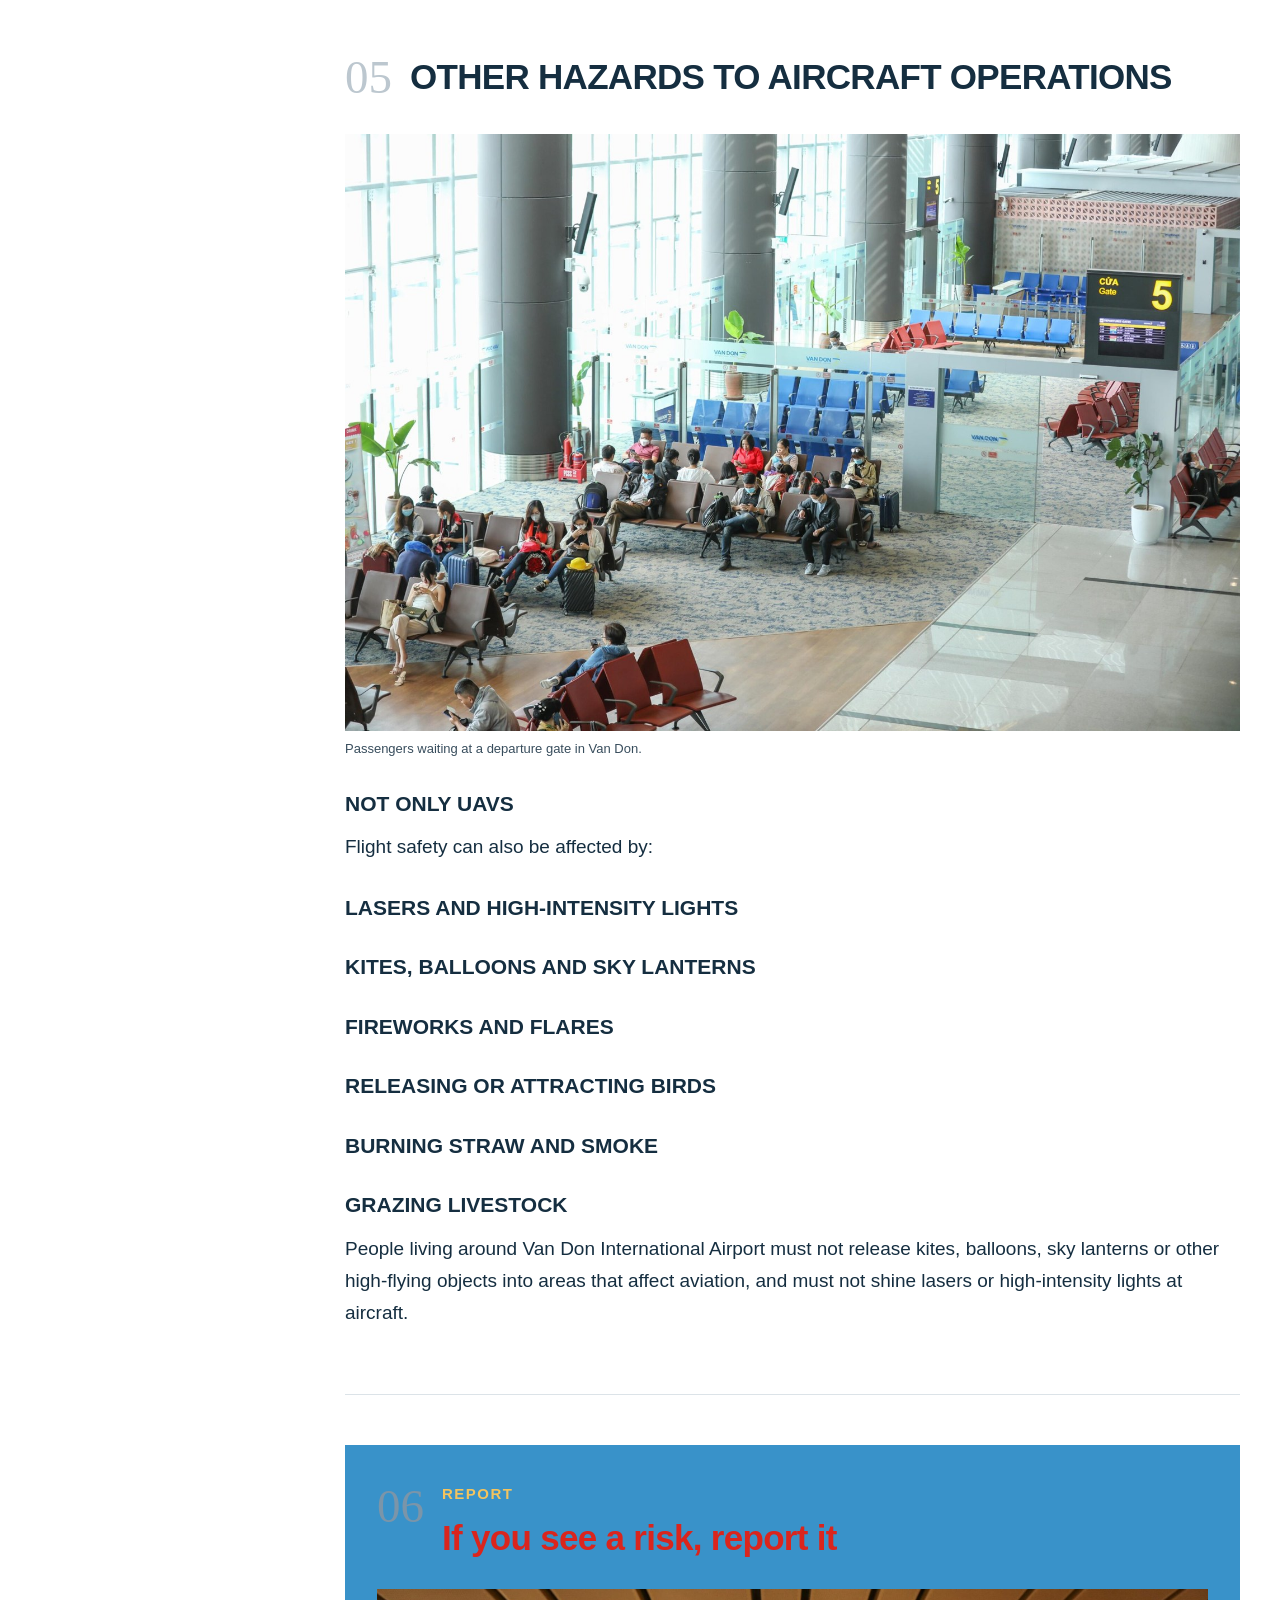
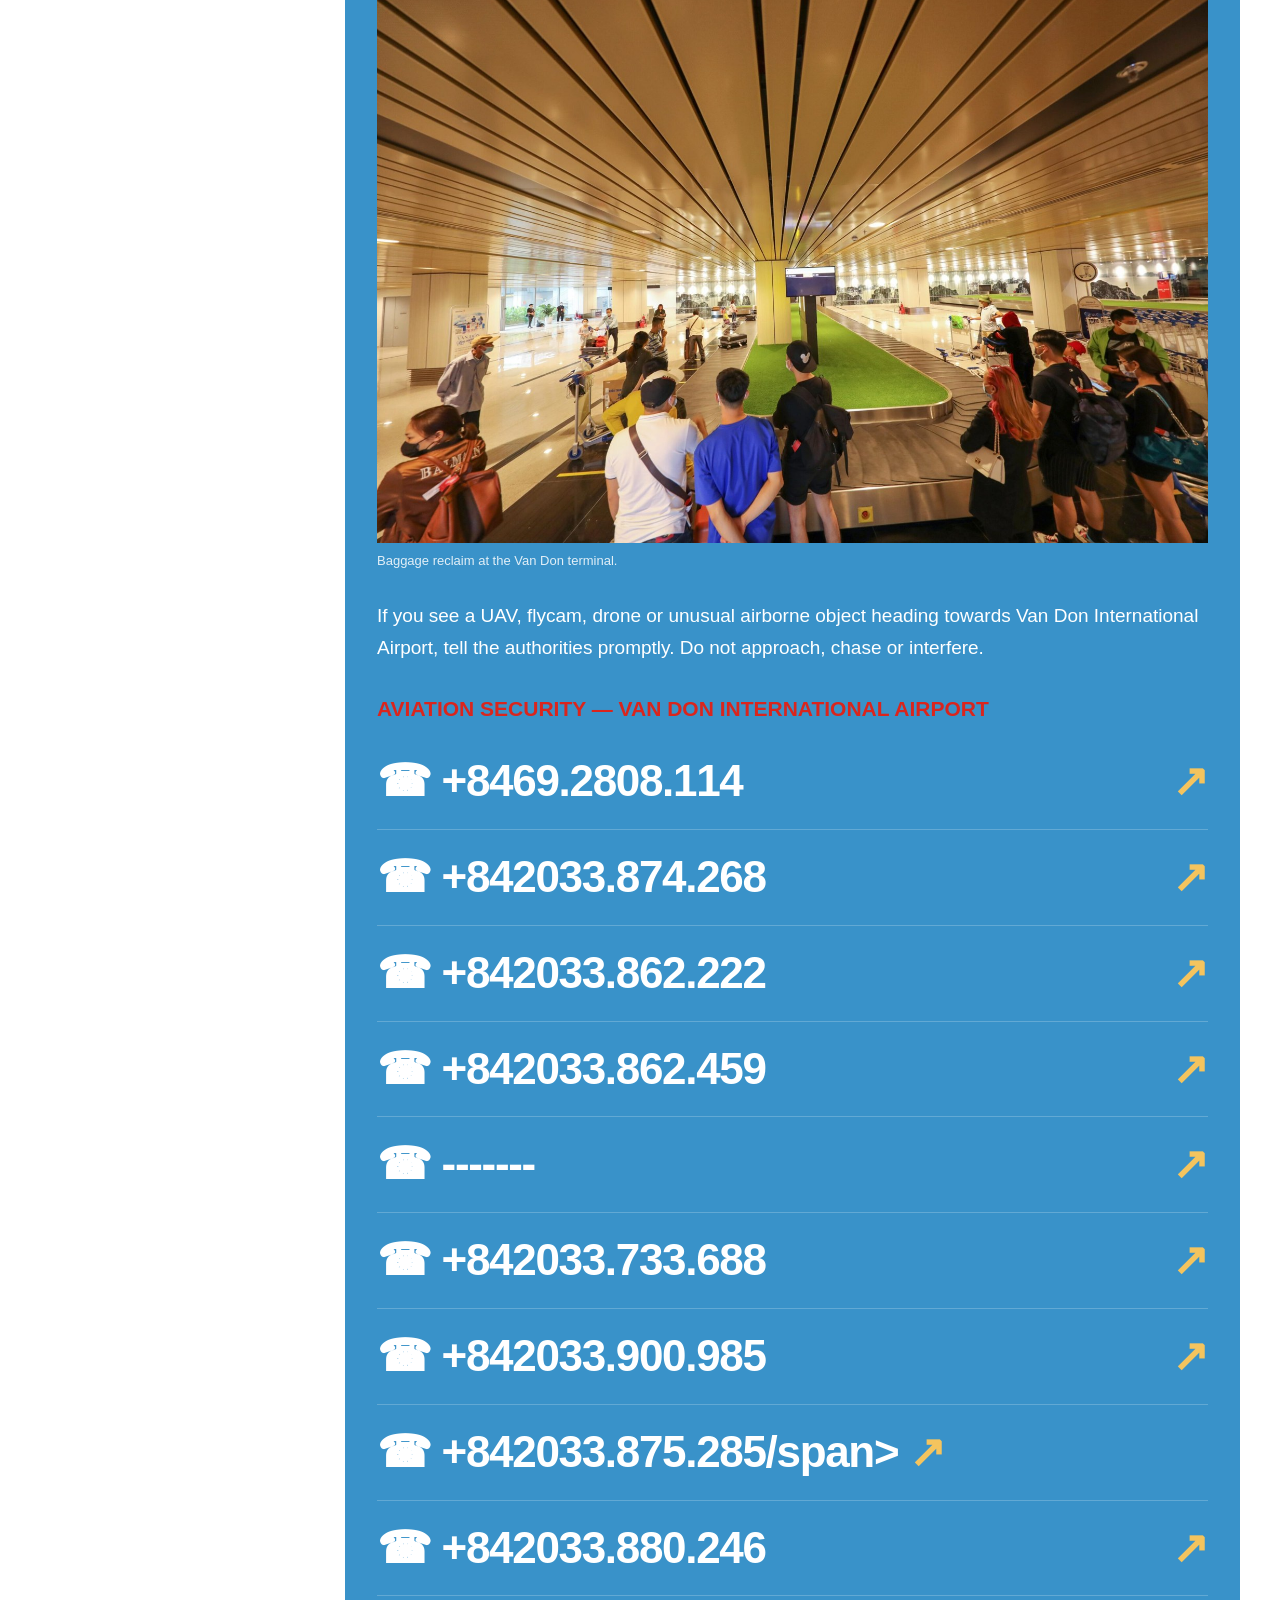
==== commit fb4a0290: "Update en.html" ====
--- a/en.html
+++ b/en.html
@@ -220,8 +220,18 @@
                   <div class="section-body">
                     <figure class="airport-photo"><img class="section-photo" src="vandon-aircraft-2.jpg" alt="Baggage reclaim at the Van Don terminal" width="1600" height="1067" loading="lazy"><figcaption>Baggage reclaim at the Van Don terminal.</figcaption></figure>
                     <p>If you see a UAV, flycam, drone or unusual airborne object heading towards Van Don International Airport, tell the authorities promptly. Do not approach, chase or interfere.</p>
+                    
                     <h3 class="agency-contact">AVIATION SECURITY — VAN DON INTERNATIONAL AIRPORT</h3>
-                    <a class="phone" href="tel:+8469.2808.114"><span class="contact-number"><span class="contact-icon" aria-hidden="true">☎&#xfe0e;</span> +8469.2808.114</span> <span>↗</span></a>
+                    <a class="phone" href="Quang Ninh Immigration Division - tel:+8469.2808.114"><span class="contact-number"><span class="contact-icon" aria-hidden="true">☎&#xfe0e;</span> +8469.2808.114</span> <span>↗</span></a>
+                    <a class="phone" href="Van Don Special Zone Police - tel:+842033.874.268"><span class="contact-number"><span class="contact-icon" aria-hidden="true">☎&#xfe0e;</span> +842033.874.268</span> <span>↗</span></a>
+                    <a class="phone" href="Cam Pha Ward Police - tel:+842033.862.222"><span class="contact-number"><span class="contact-icon" aria-hidden="true">☎&#xfe0e;</span> +842033.862.222</span> <span>↗</span></a>
+                    <a class="phone" href="Cua Ong Ward Police - tel:+842033.862.459"><span class="contact-number"><span class="contact-icon" aria-hidden="true">☎&#xfe0e;</span> +842033.862.459</span> <span>↗</span></a>
+                    <a class="phone" href="Mong Duong Ward Police - tel:-----------"><span class="contact-number"><span class="contact-icon" aria-hidden="true">☎&#xfe0e;</span> -------</span> <span>↗</span></a>
+                    <a class="phone" href="Hai Hoa Commune Police - tel:+842033.733.688"><span class="contact-number"><span class="contact-icon" aria-hidden="true">☎&#xfe0e;</span> +842033.733.688</span> <span>↗</span></a>
+                    <a class="phone" href="Hai Lang Commune Police - tel:+842033.900.985"><span class="contact-number"><span class="contact-icon" aria-hidden="true">☎&#xfe0e;</span> +842033.900.985</span> <span>↗</span></a>
+                    <a class="phone" href="Tien Yen Commune Police - tel:+842033.875.285"><span class="contact-number"><span class="contact-icon" aria-hidden="true">☎&#xfe0e;</span> +842033.875.285/span> <span>↗</span></a>
+                    <a class="phone" href="Dam Ha Commune Police - tel:+842033.880.246"><span class="contact-number"><span class="contact-icon" aria-hidden="true">☎&#xfe0e;</span> +842033.880.246</span> <span>↗</span></a>
+
                     <p>Or the nearest police office, Quảng Ninh Provincial Police, or authorised units at the airport.</p>
                     <h3>WHEN REPORTING, IF YOU CAN, PROVIDE</h3>
                     <ul>
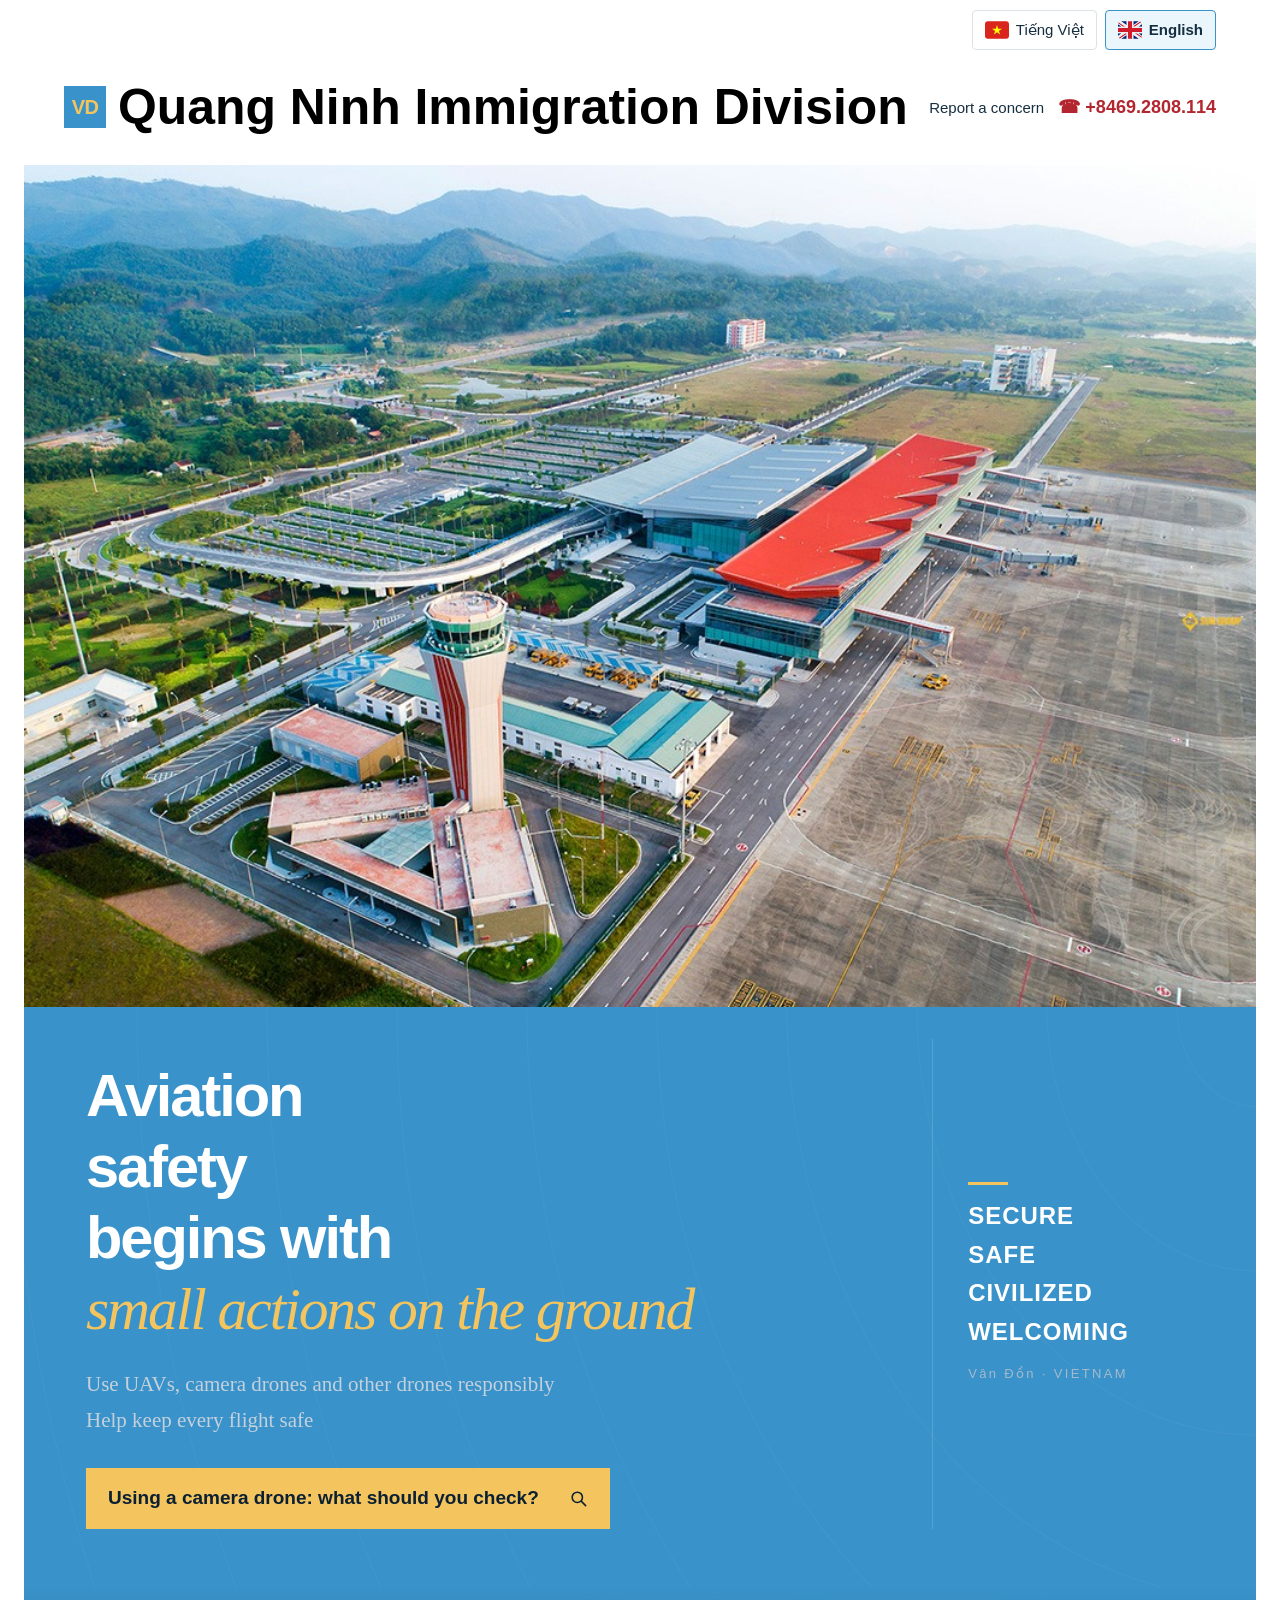
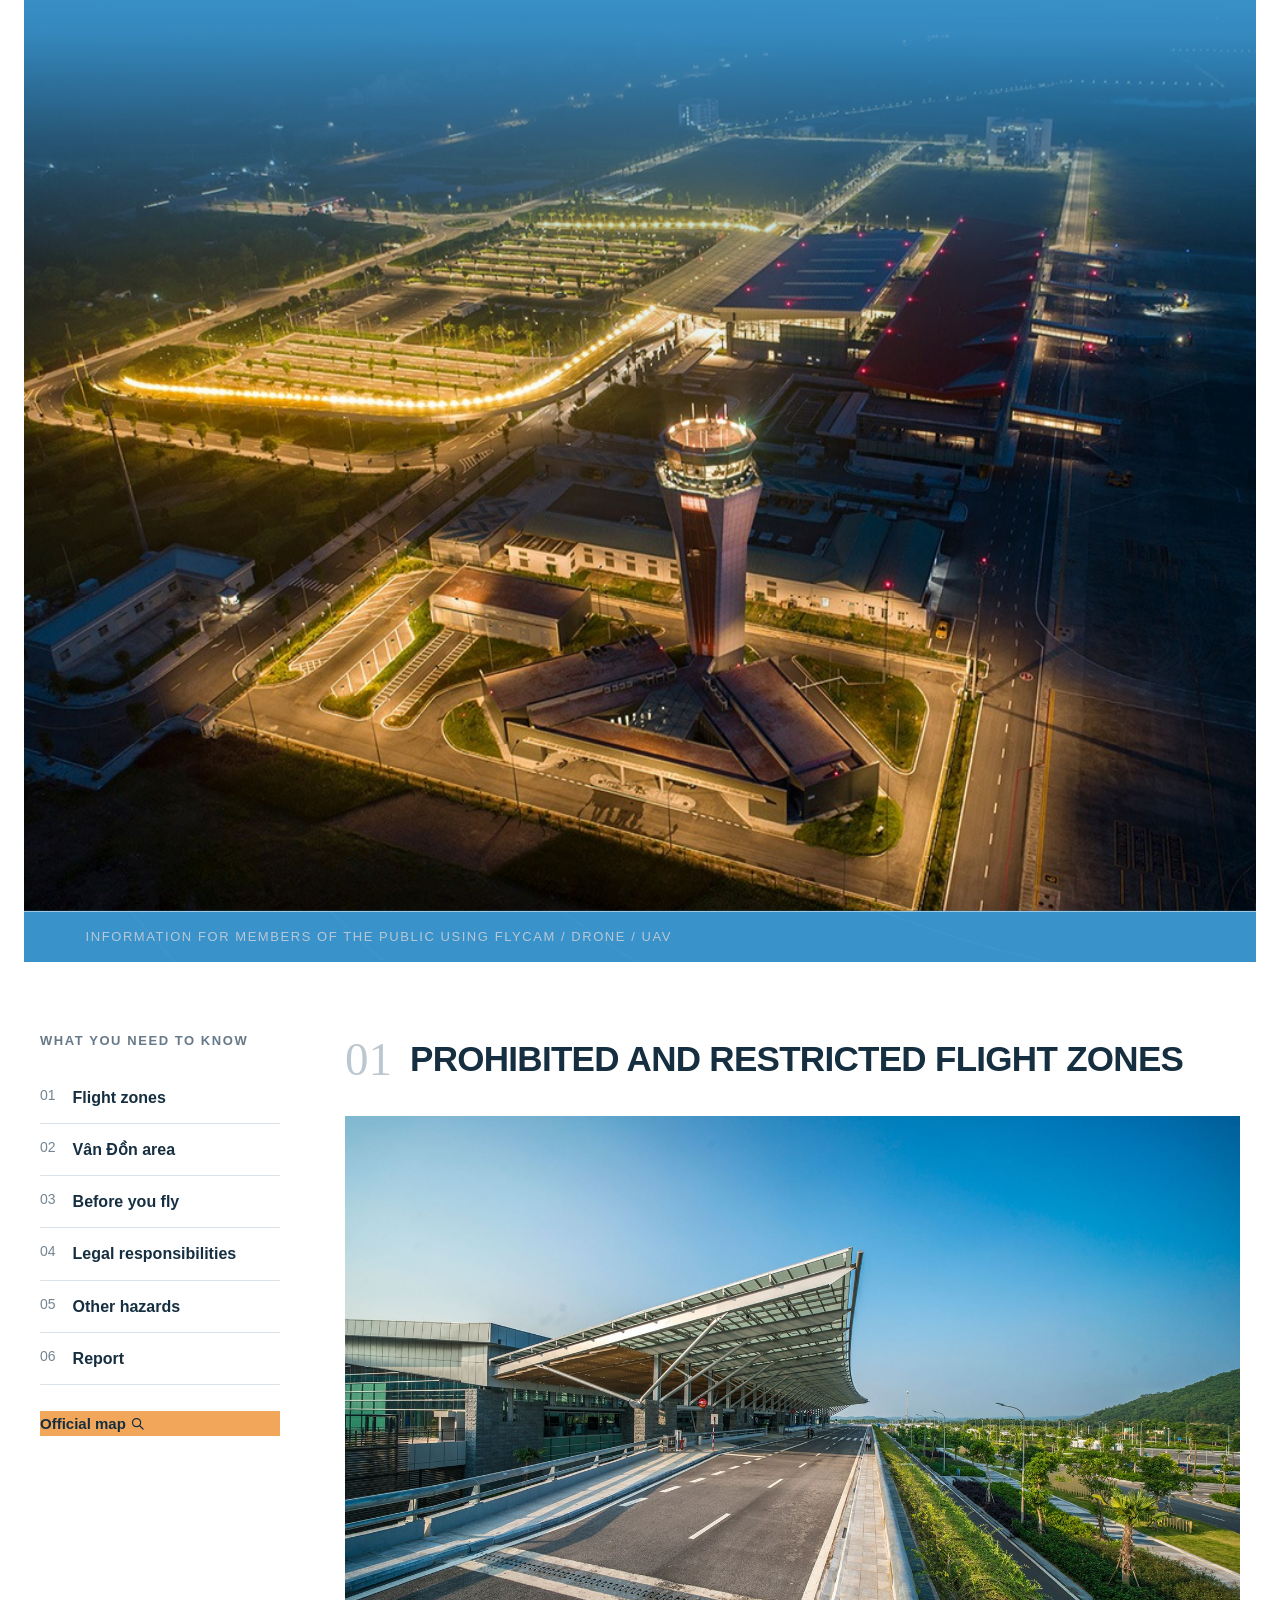
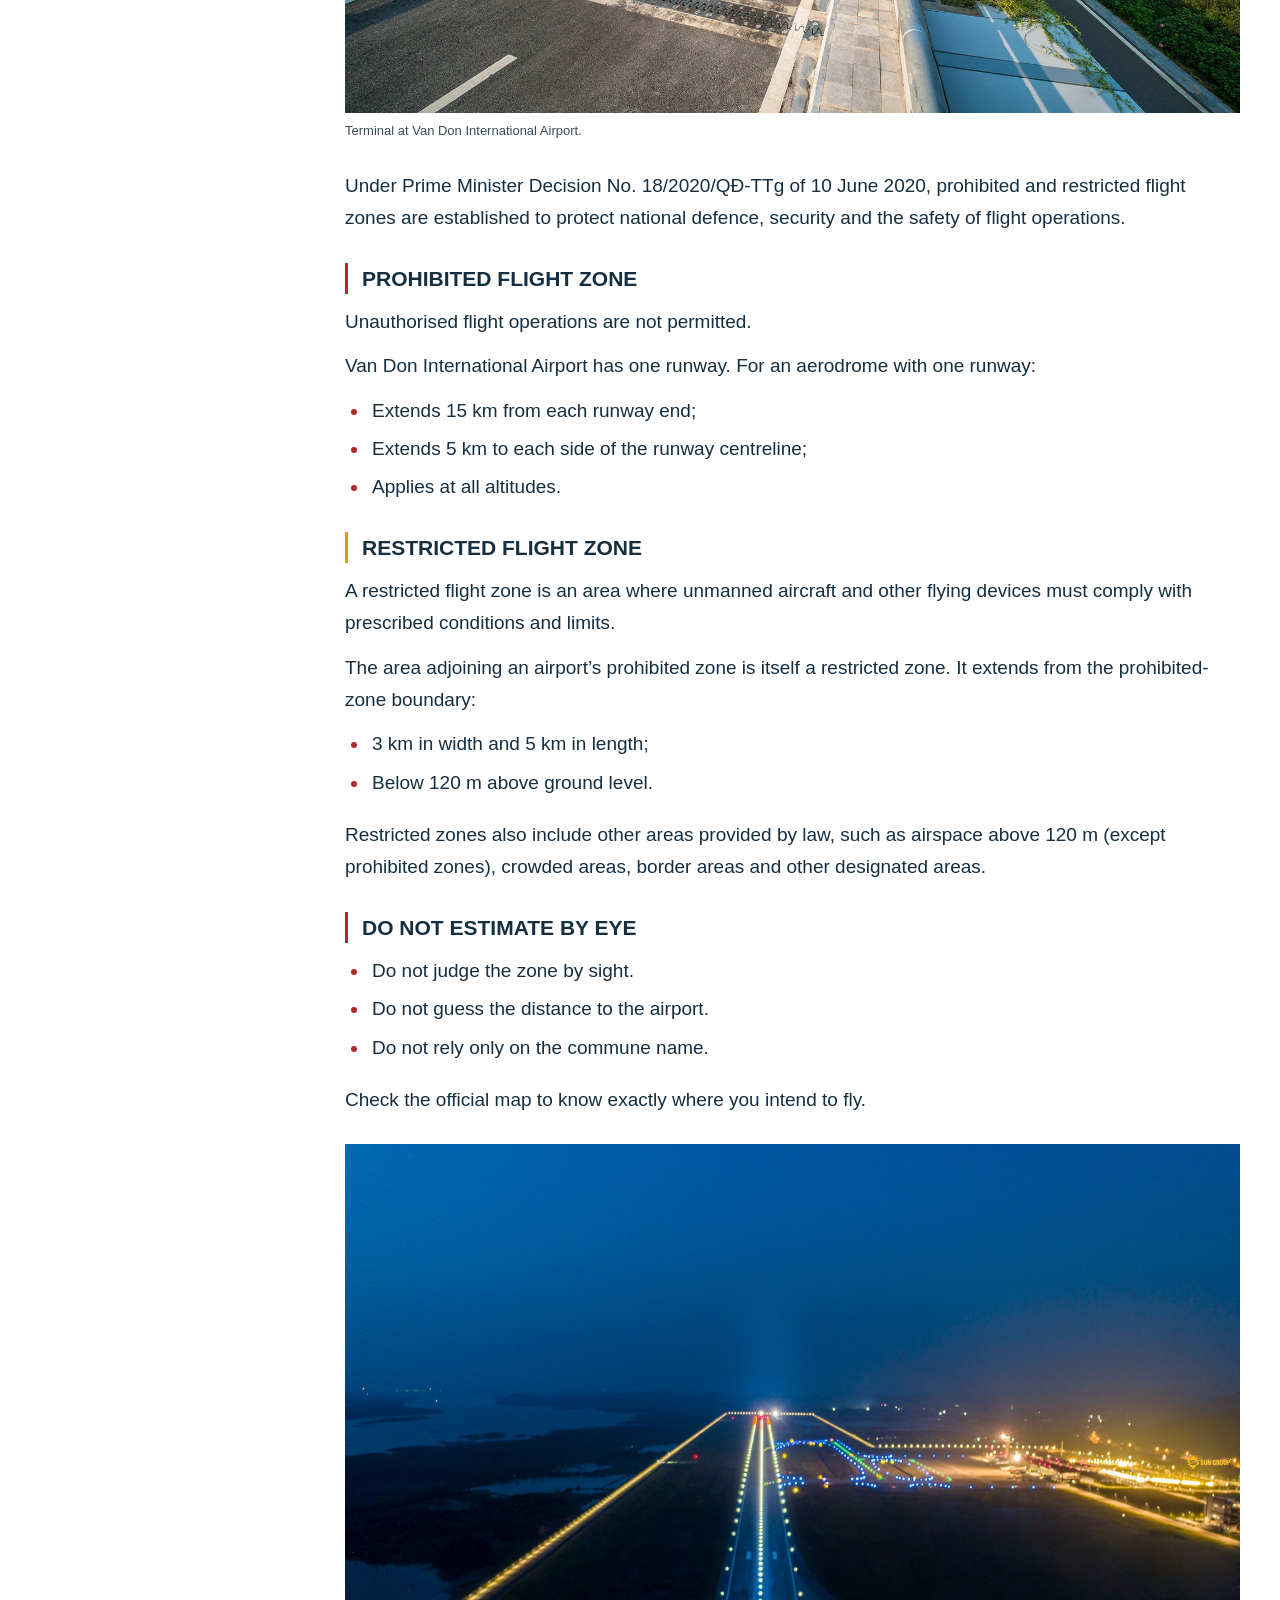
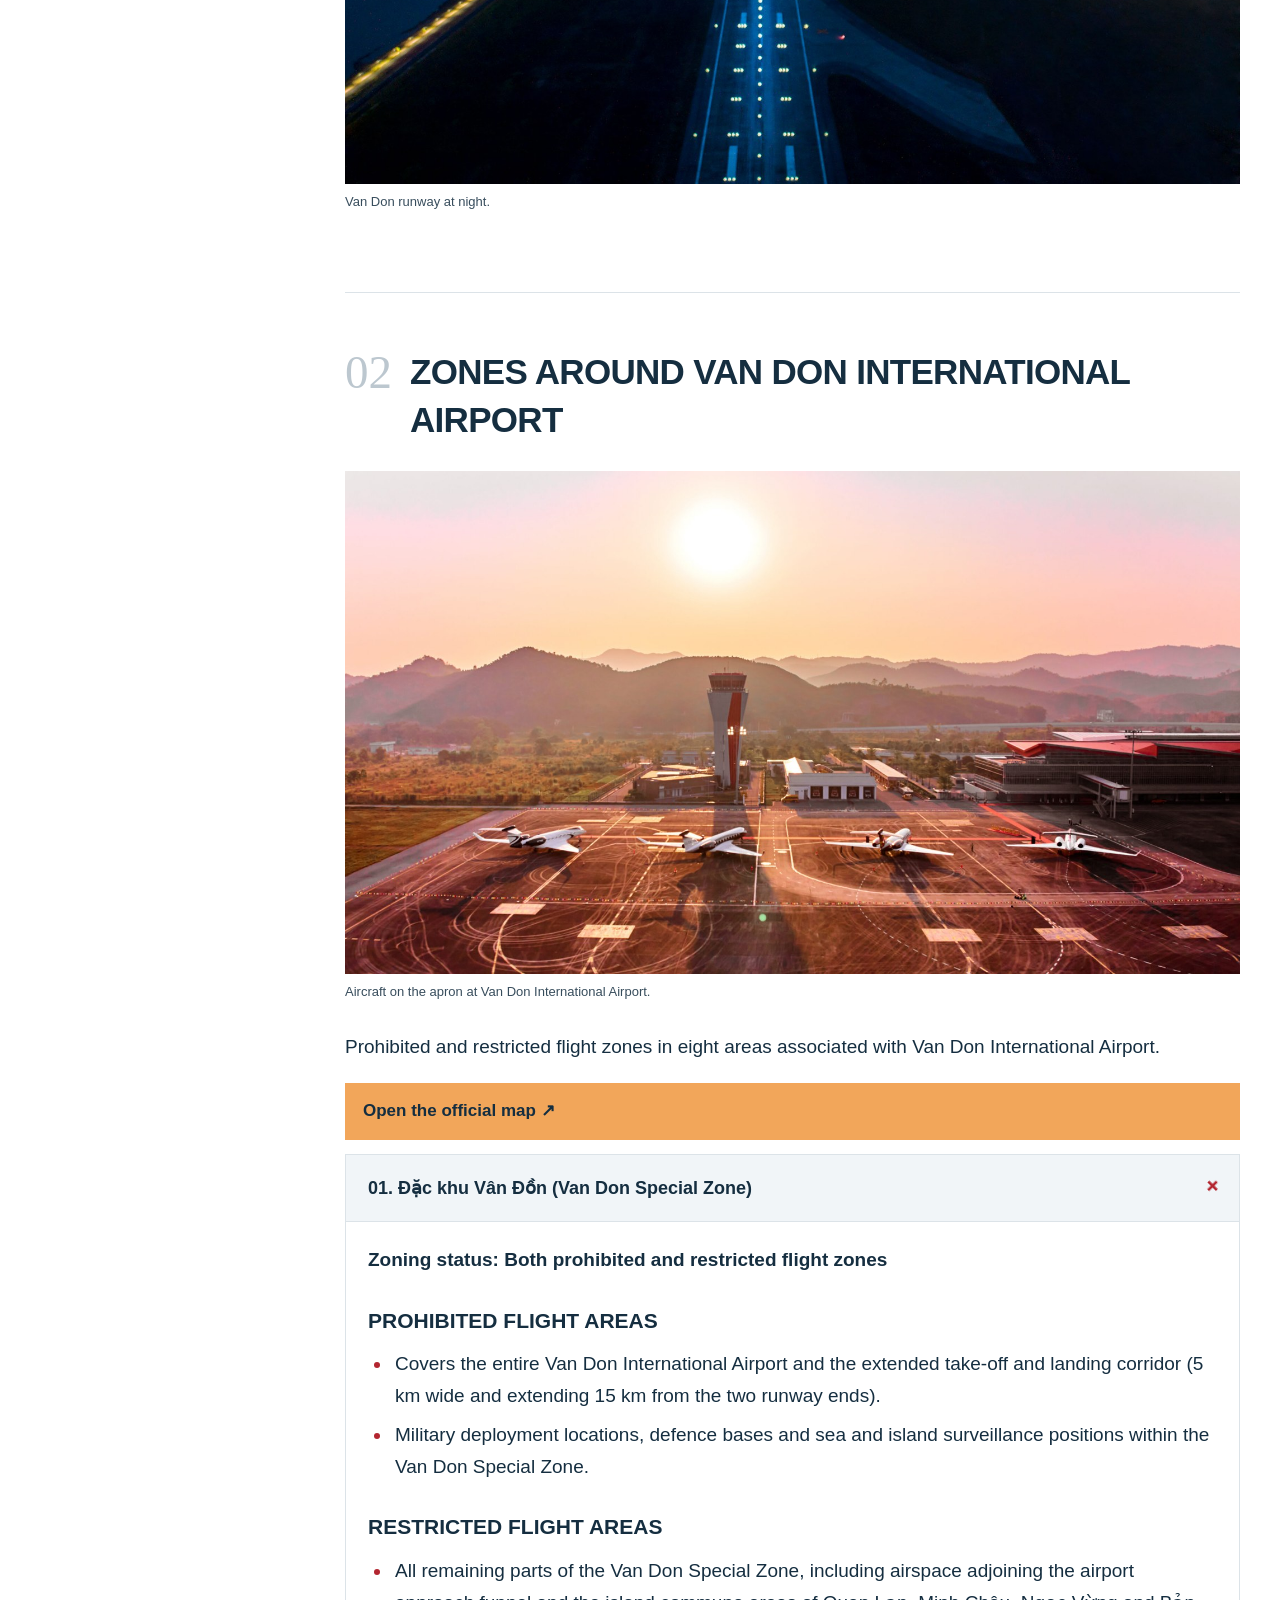
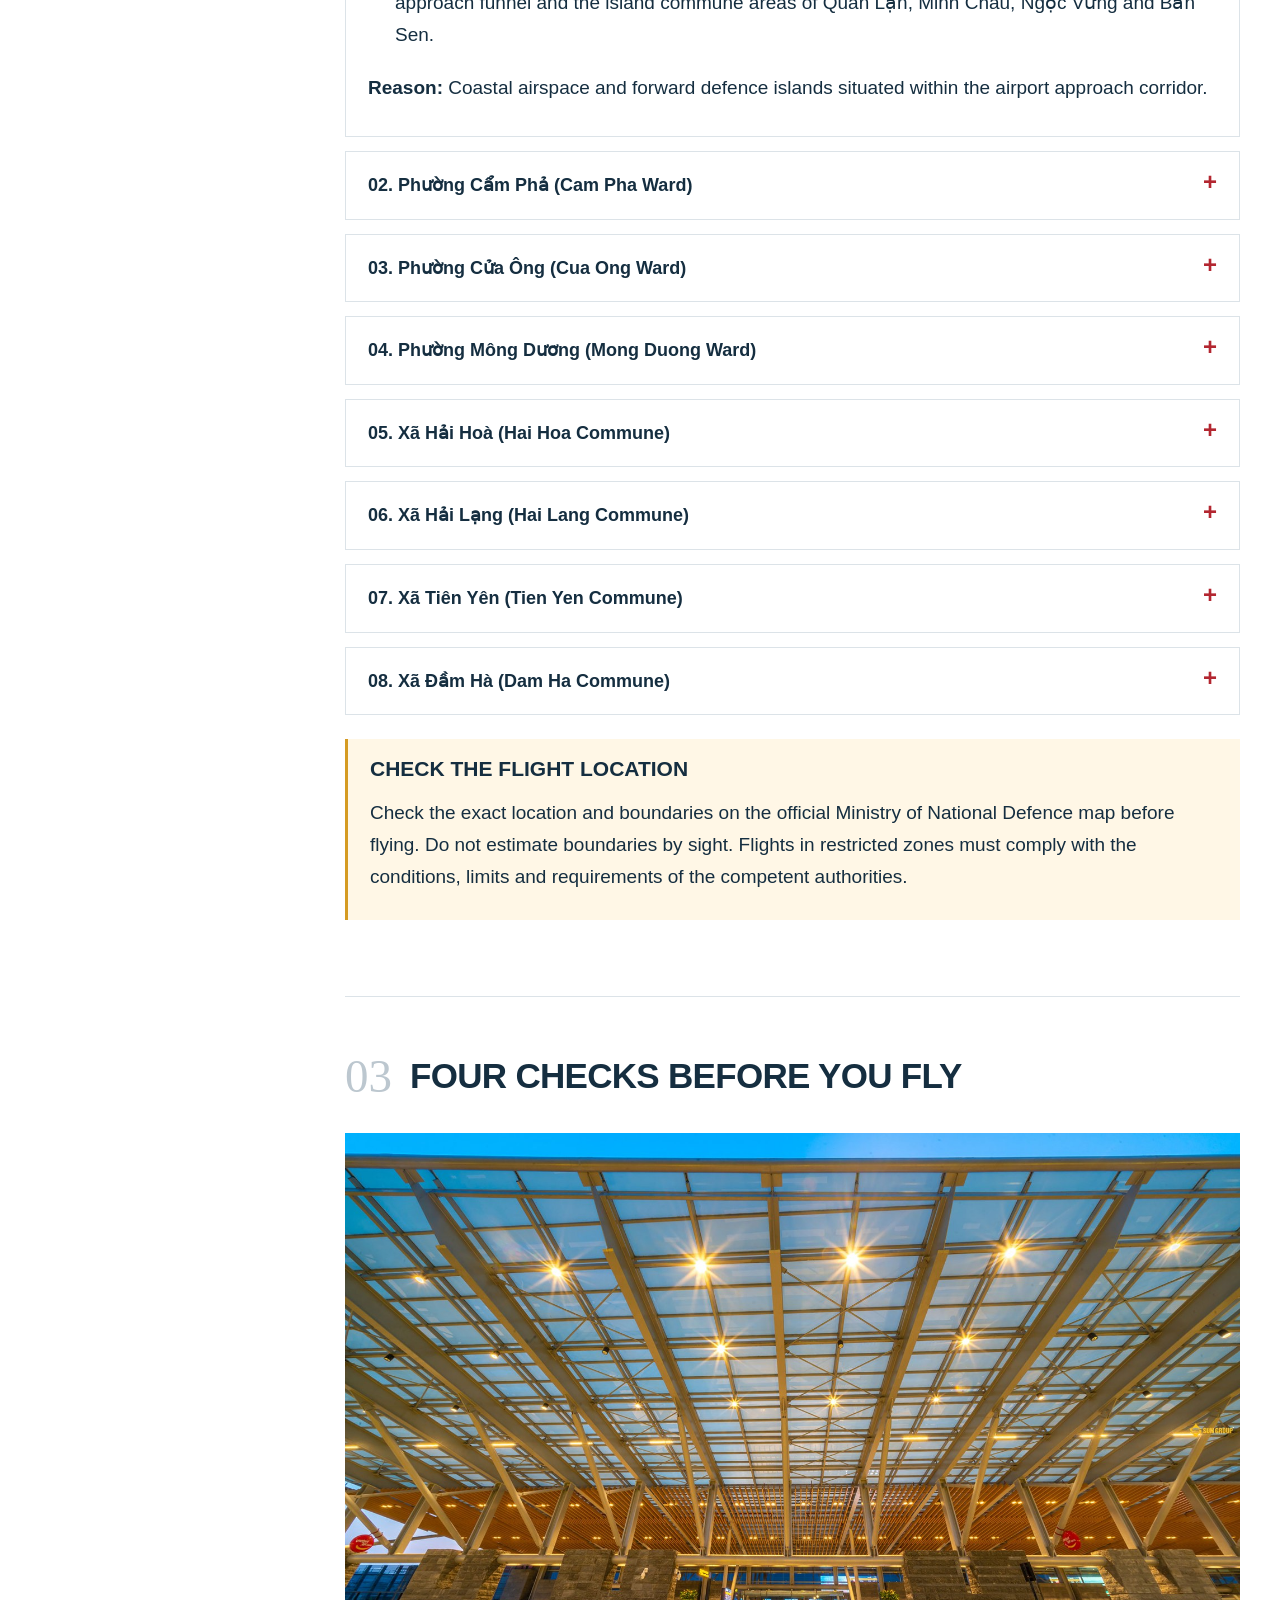
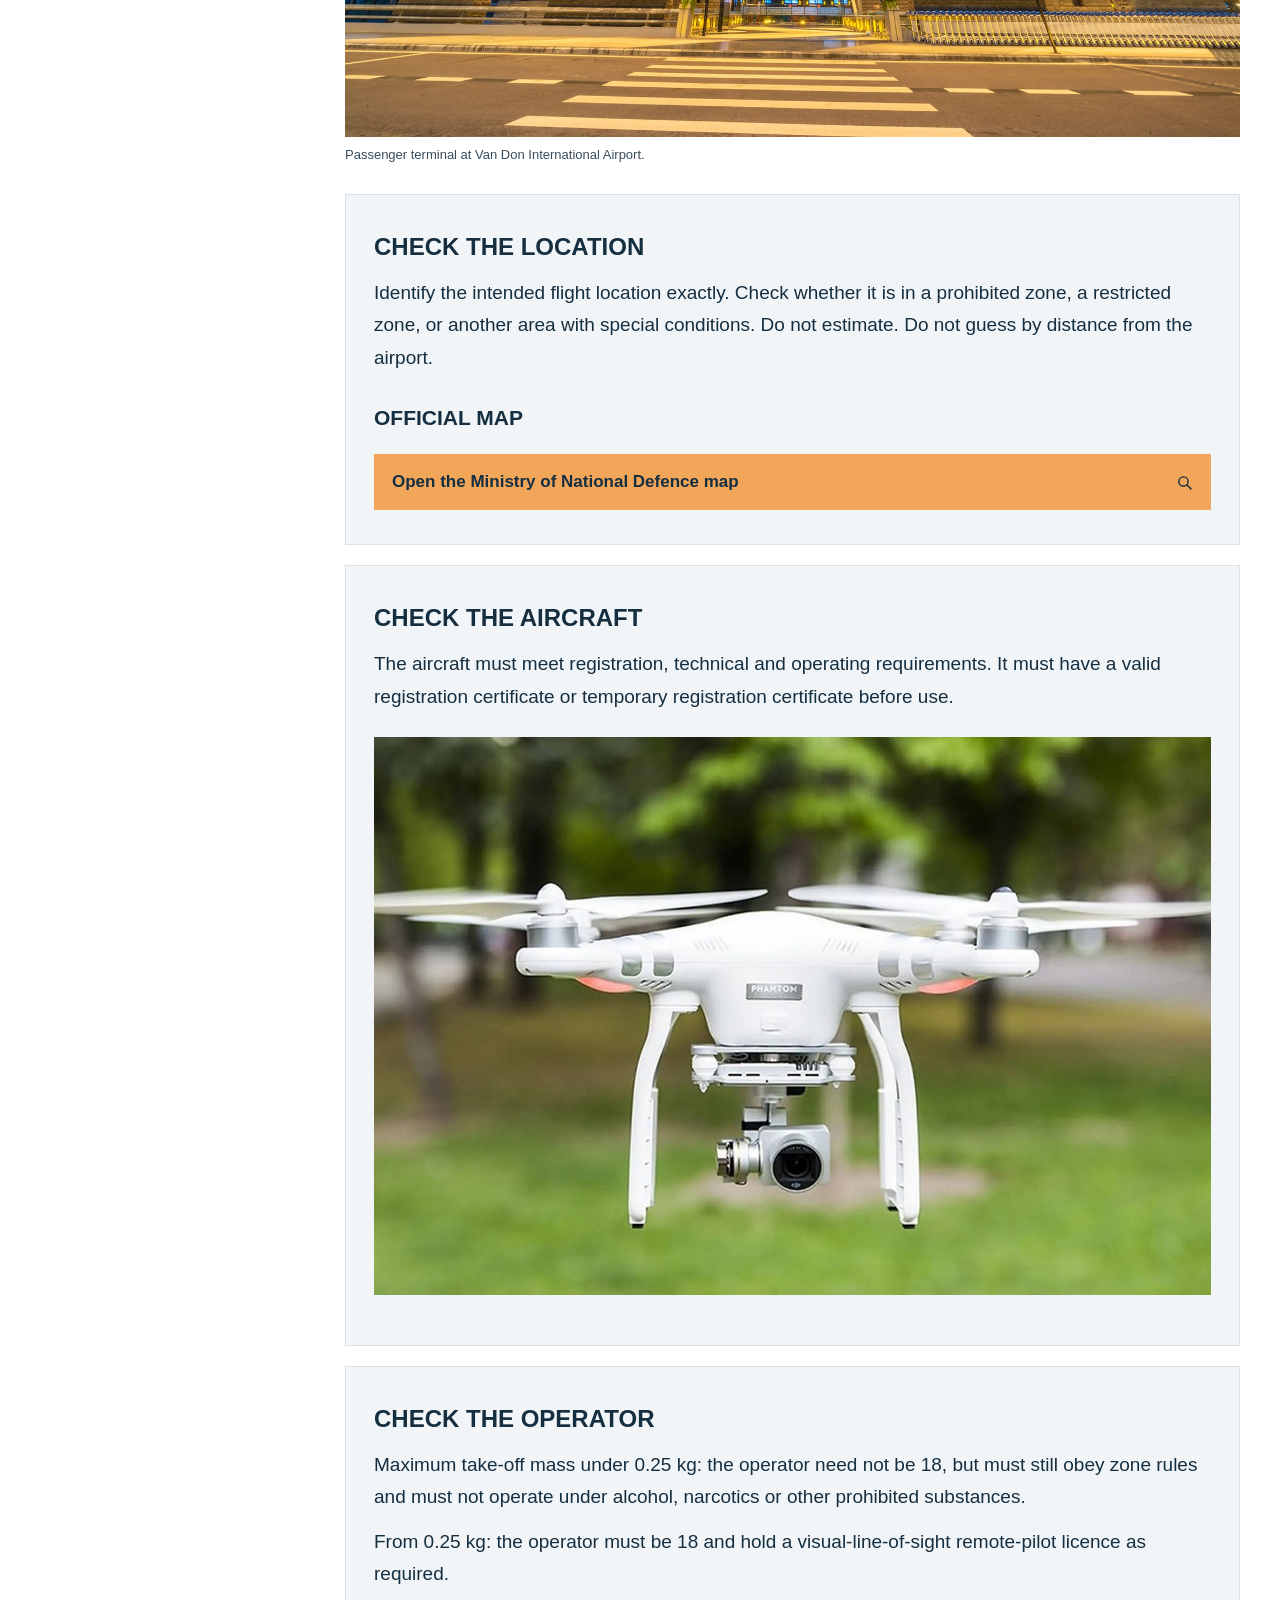
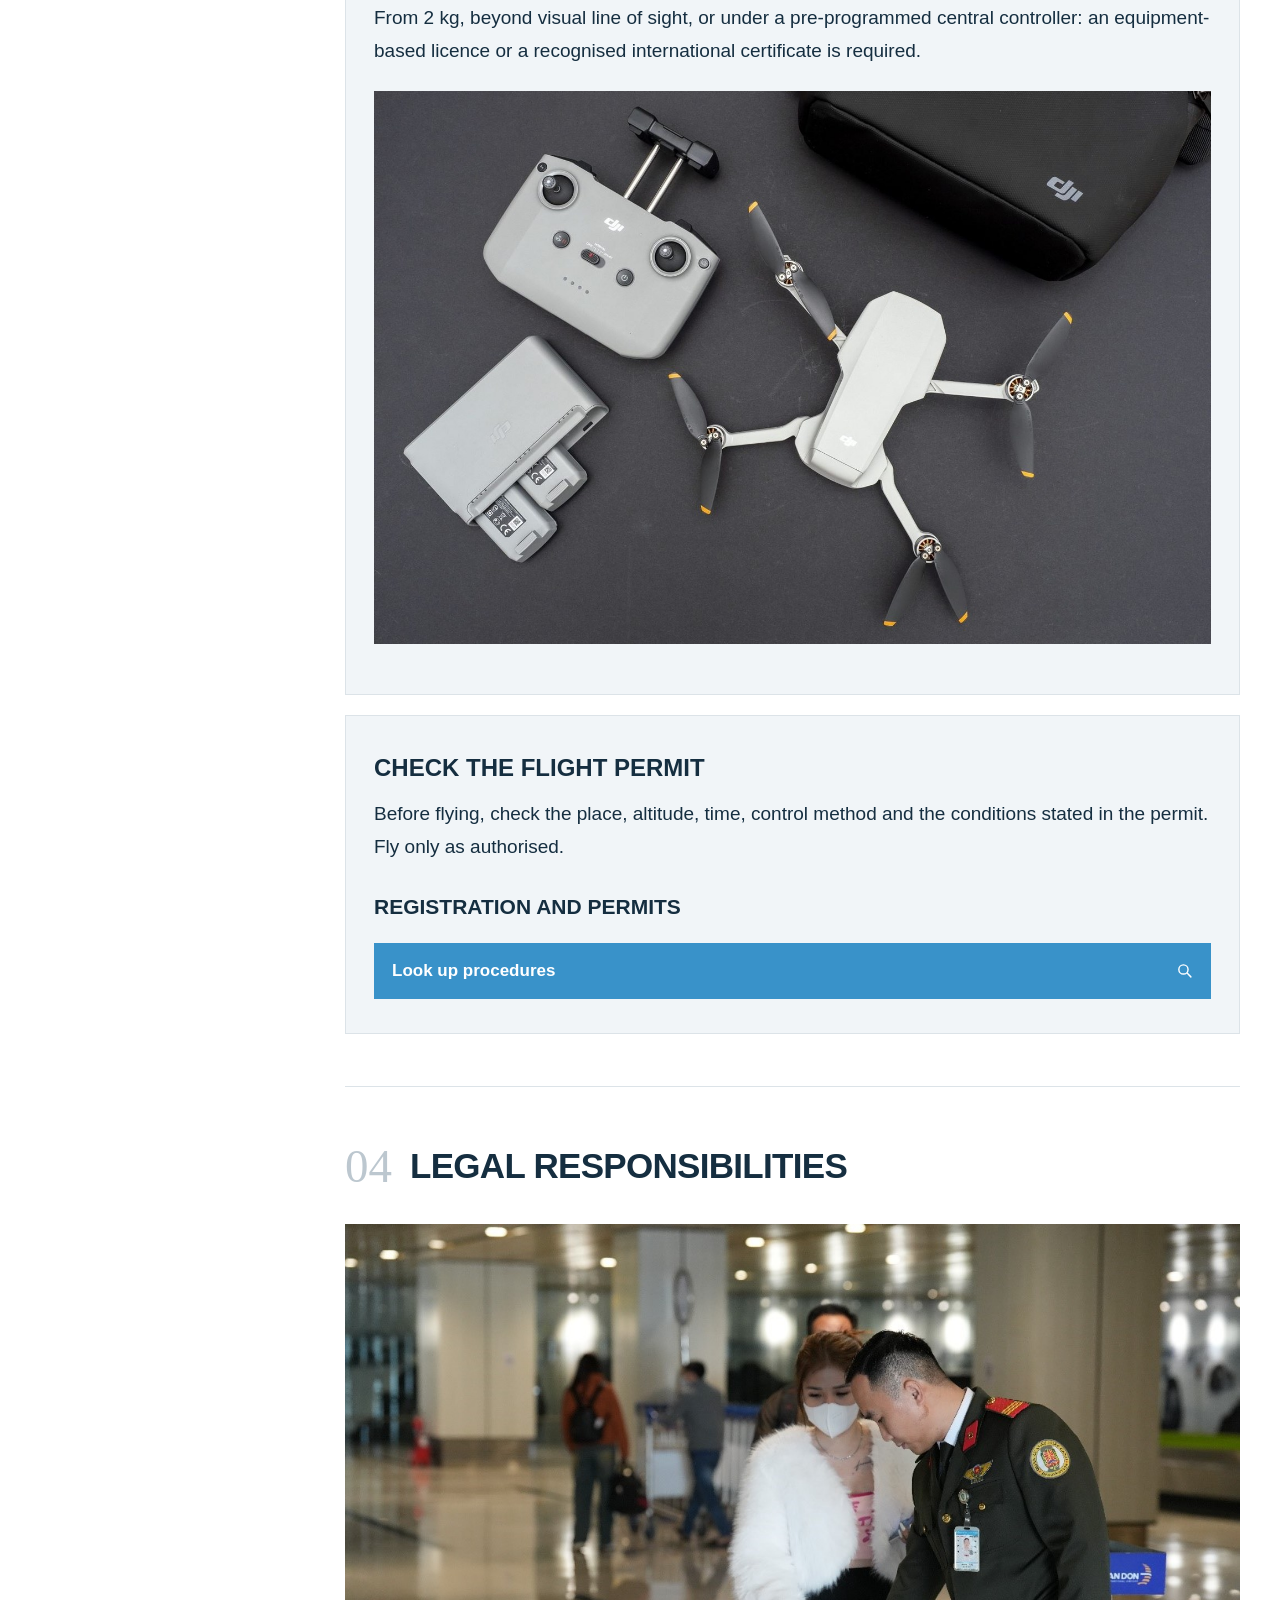
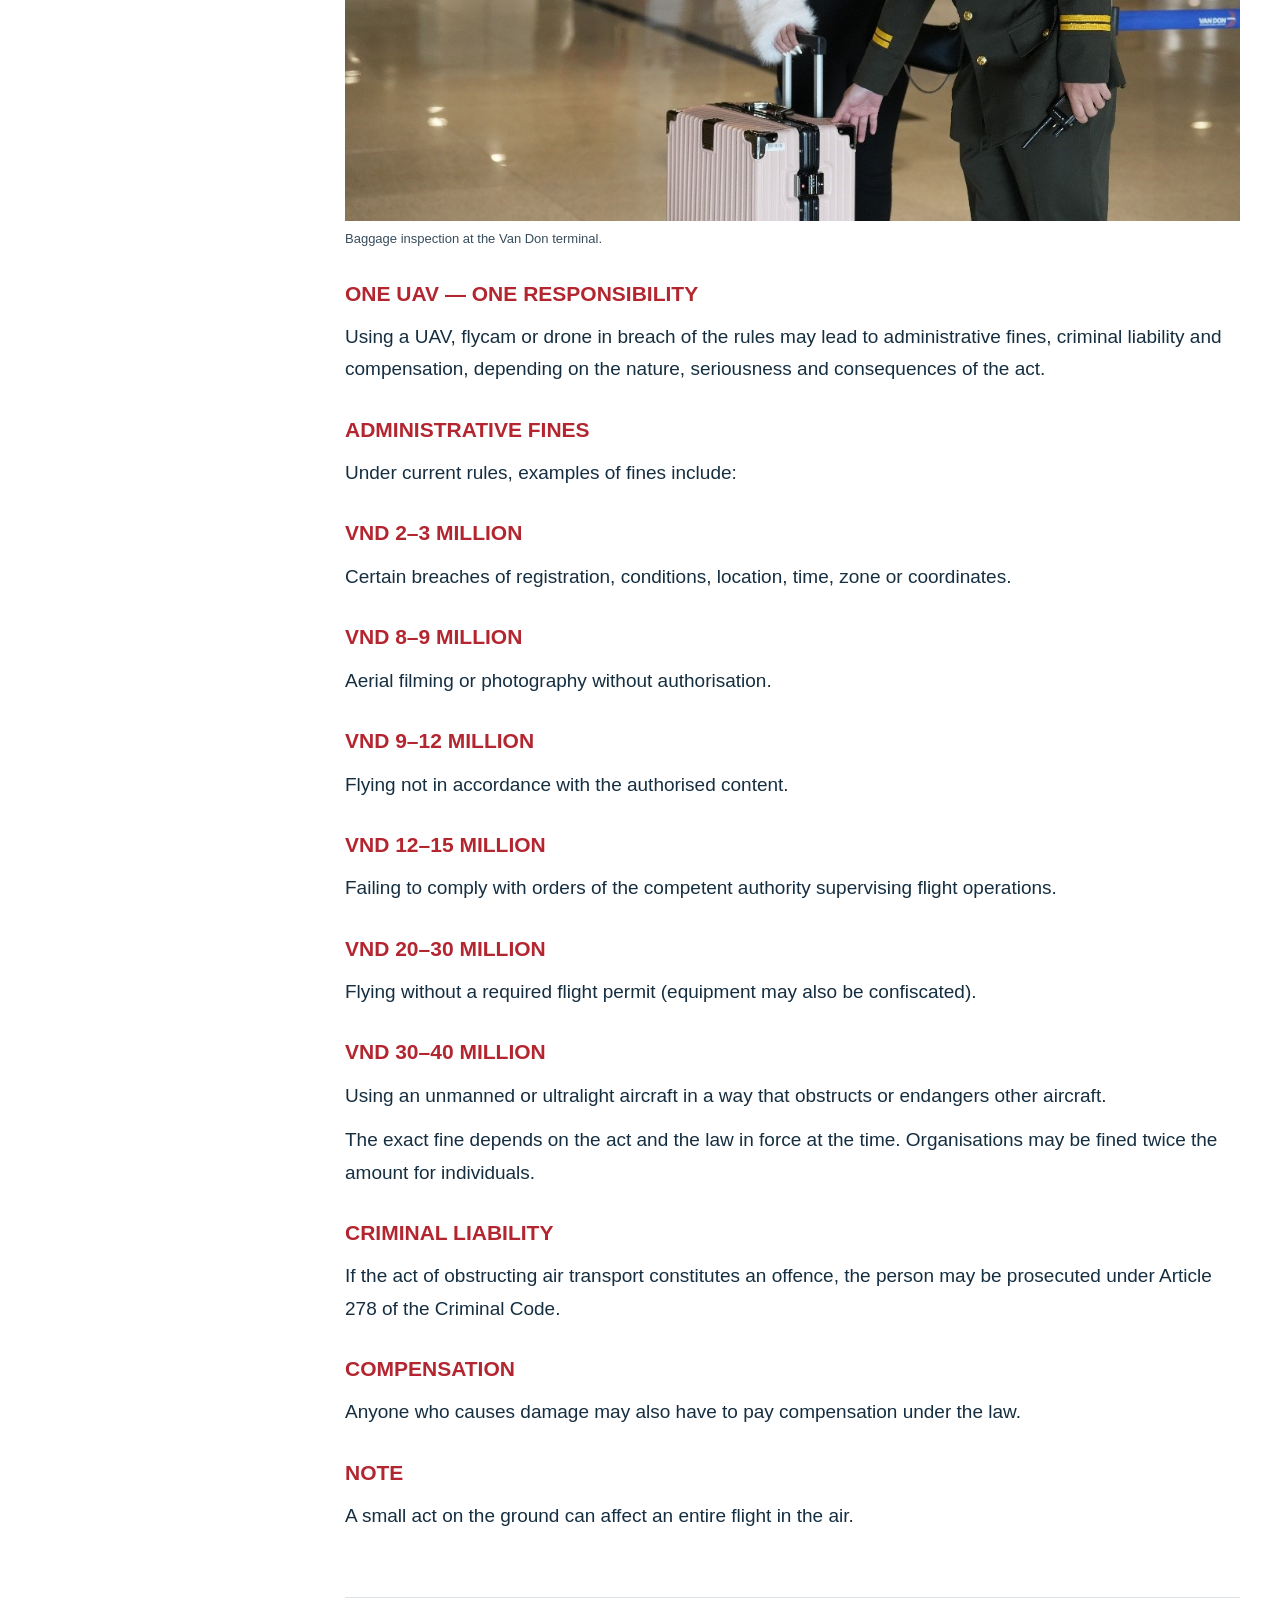
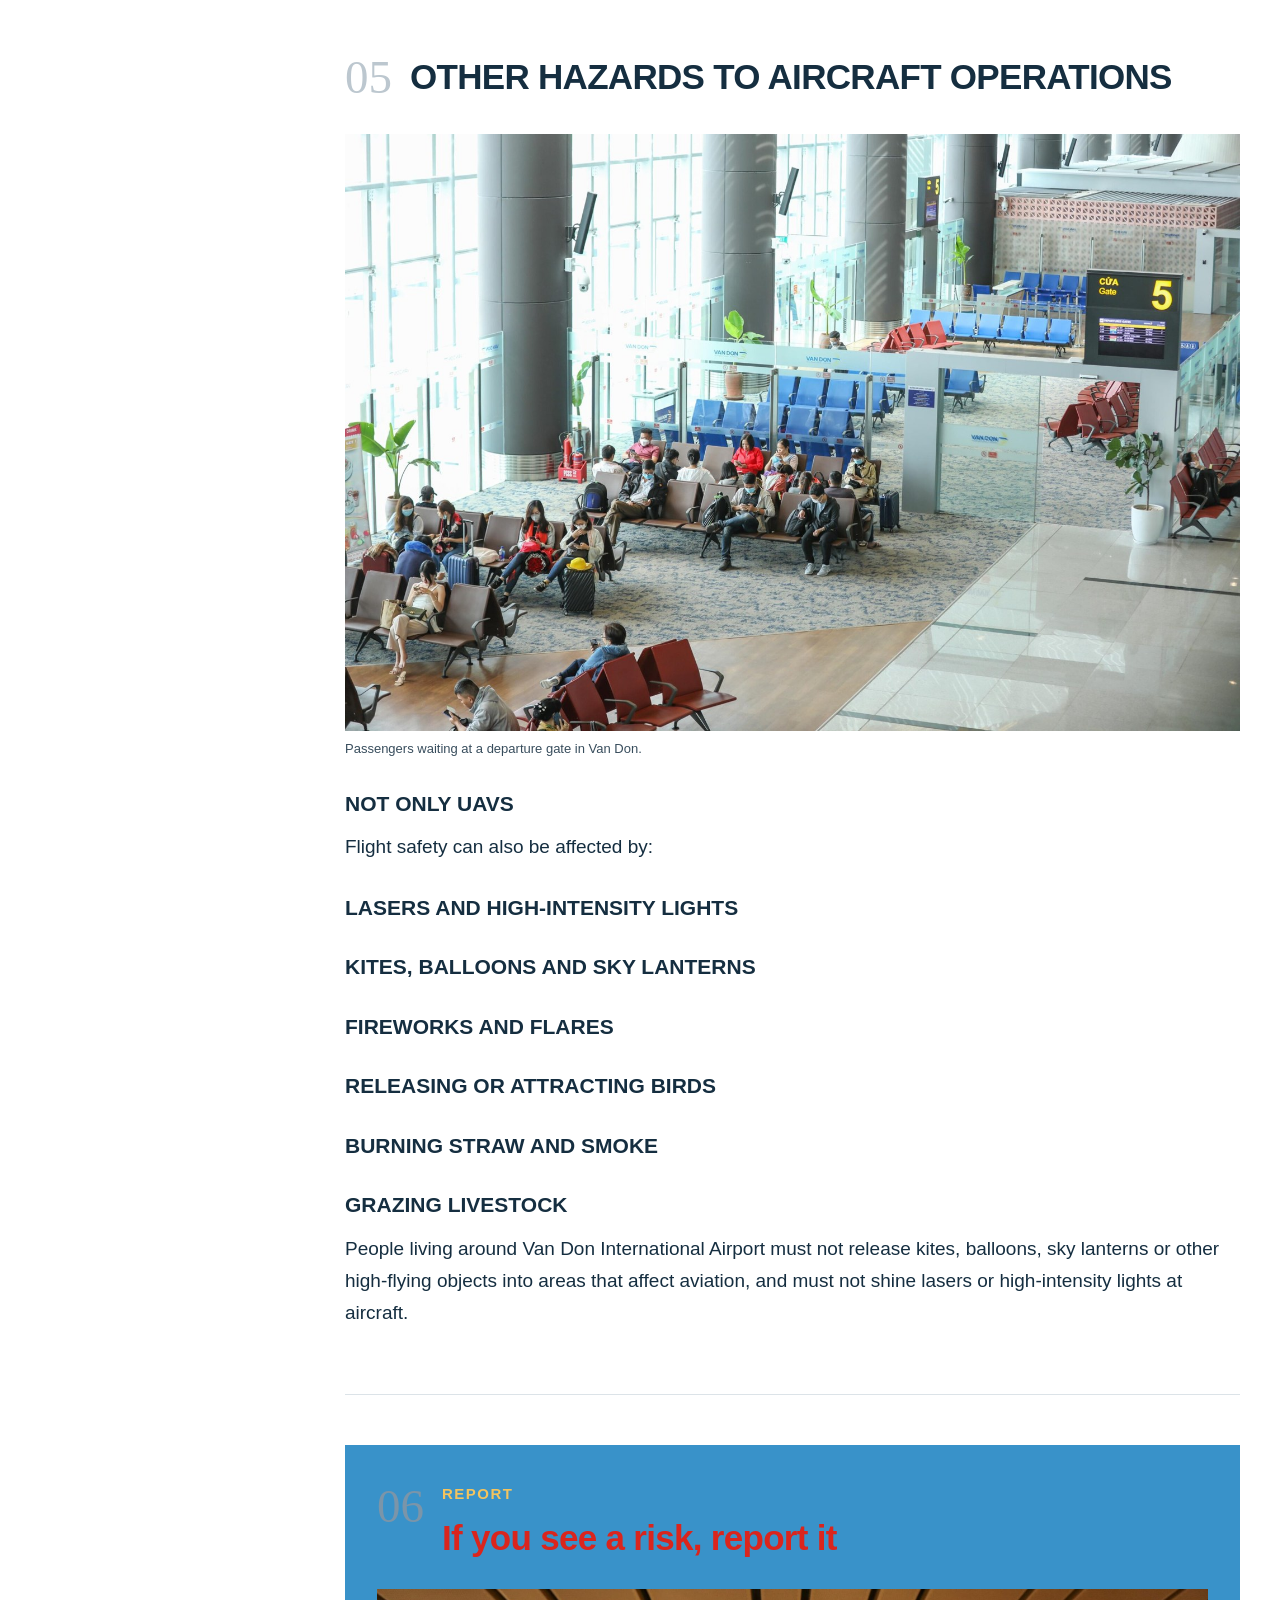
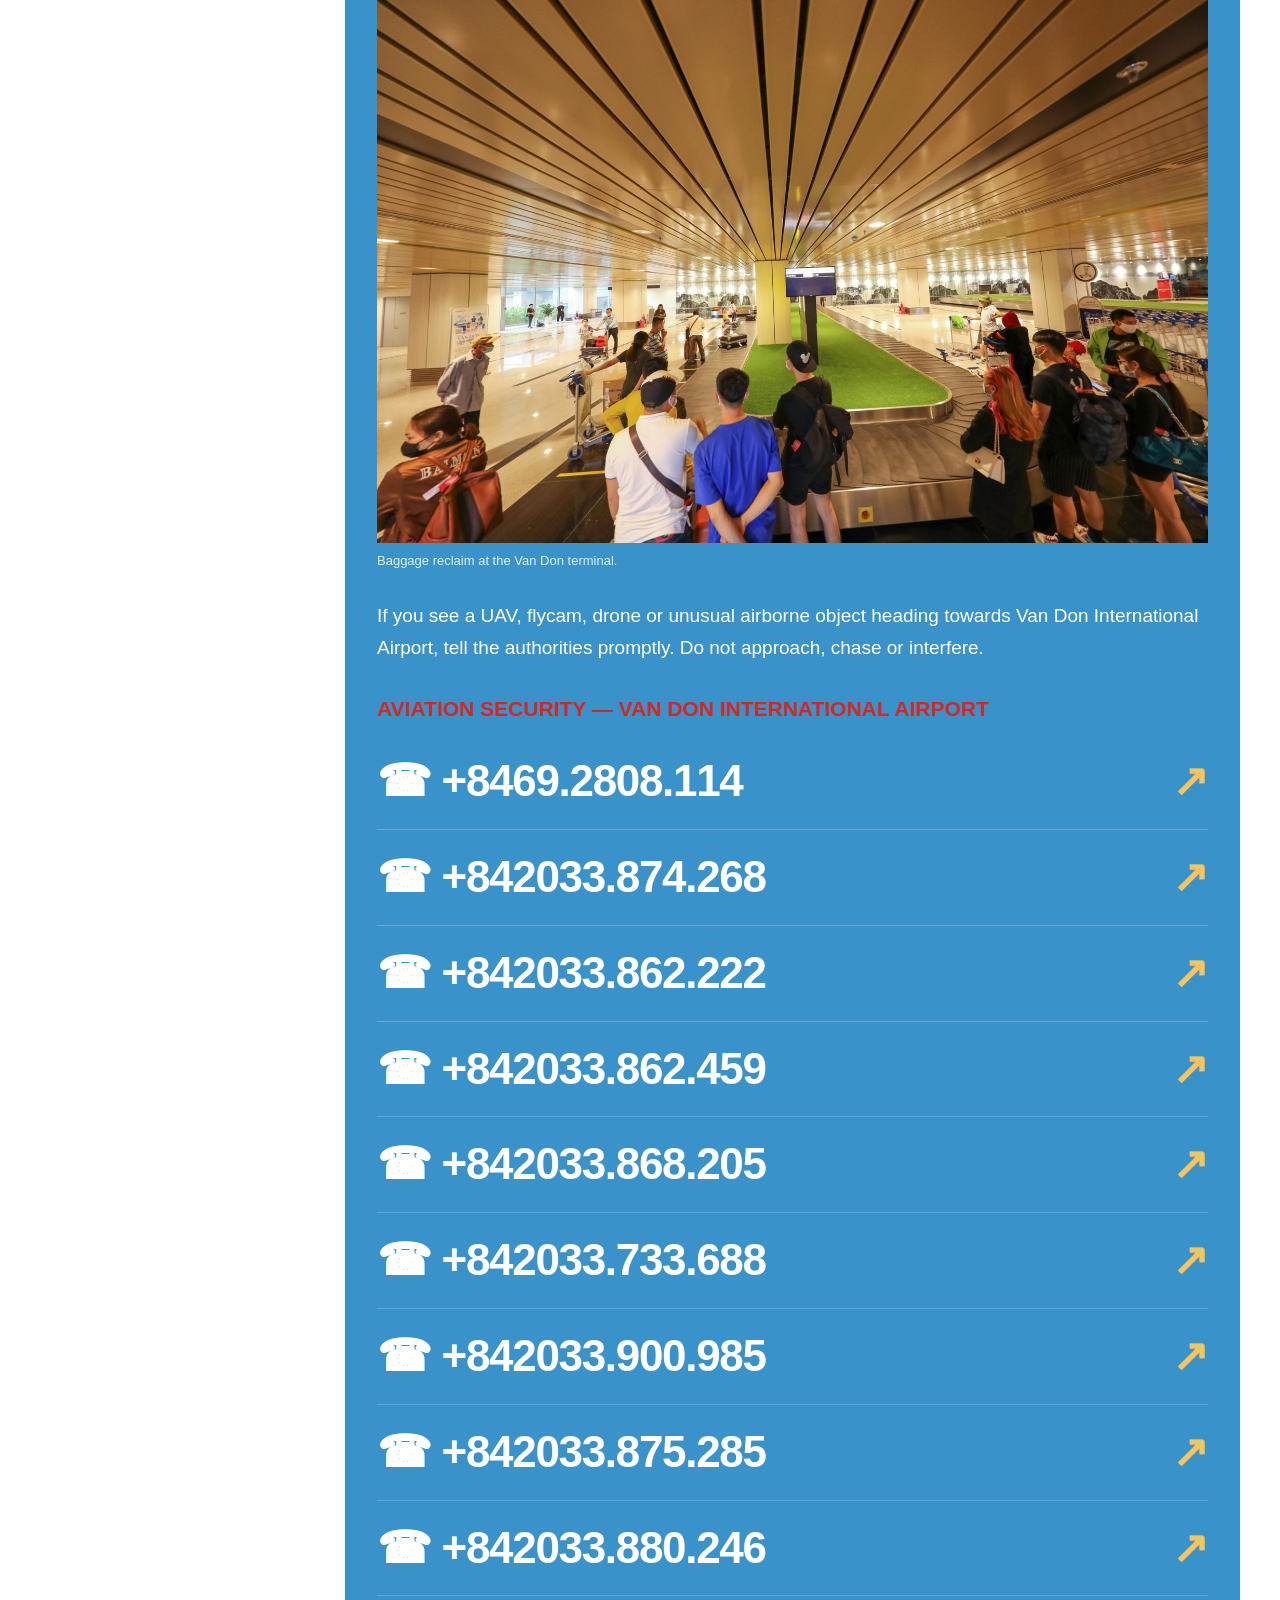
==== commit 21590422: "Update en.html" ====
--- a/en.html
+++ b/en.html
@@ -226,10 +226,10 @@
                     <a class="phone" href="Van Don Special Zone Police - tel:+842033.874.268"><span class="contact-number"><span class="contact-icon" aria-hidden="true">☎&#xfe0e;</span> +842033.874.268</span> <span>↗</span></a>
                     <a class="phone" href="Cam Pha Ward Police - tel:+842033.862.222"><span class="contact-number"><span class="contact-icon" aria-hidden="true">☎&#xfe0e;</span> +842033.862.222</span> <span>↗</span></a>
                     <a class="phone" href="Cua Ong Ward Police - tel:+842033.862.459"><span class="contact-number"><span class="contact-icon" aria-hidden="true">☎&#xfe0e;</span> +842033.862.459</span> <span>↗</span></a>
-                    <a class="phone" href="Mong Duong Ward Police - tel:-----------"><span class="contact-number"><span class="contact-icon" aria-hidden="true">☎&#xfe0e;</span> -------</span> <span>↗</span></a>
+                    <a class="phone" href="Mong Duong Ward Police - tel:+842033.868.205"><span class="contact-number"><span class="contact-icon" aria-hidden="true">☎&#xfe0e;</span> +842033.868.205</span> <span>↗</span></a>
                     <a class="phone" href="Hai Hoa Commune Police - tel:+842033.733.688"><span class="contact-number"><span class="contact-icon" aria-hidden="true">☎&#xfe0e;</span> +842033.733.688</span> <span>↗</span></a>
                     <a class="phone" href="Hai Lang Commune Police - tel:+842033.900.985"><span class="contact-number"><span class="contact-icon" aria-hidden="true">☎&#xfe0e;</span> +842033.900.985</span> <span>↗</span></a>
-                    <a class="phone" href="Tien Yen Commune Police - tel:+842033.875.285"><span class="contact-number"><span class="contact-icon" aria-hidden="true">☎&#xfe0e;</span> +842033.875.285/span> <span>↗</span></a>
+                    <a class="phone" href="Tien Yen Commune Police - tel:+842033.875.285"><span class="contact-number"><span class="contact-icon" aria-hidden="true">☎&#xfe0e;</span> +842033.875.285</span> <span>↗</span></a>
                     <a class="phone" href="Dam Ha Commune Police - tel:+842033.880.246"><span class="contact-number"><span class="contact-icon" aria-hidden="true">☎&#xfe0e;</span> +842033.880.246</span> <span>↗</span></a>
 
                     <p>Or the nearest police office, Quảng Ninh Provincial Police, or authorised units at the airport.</p>
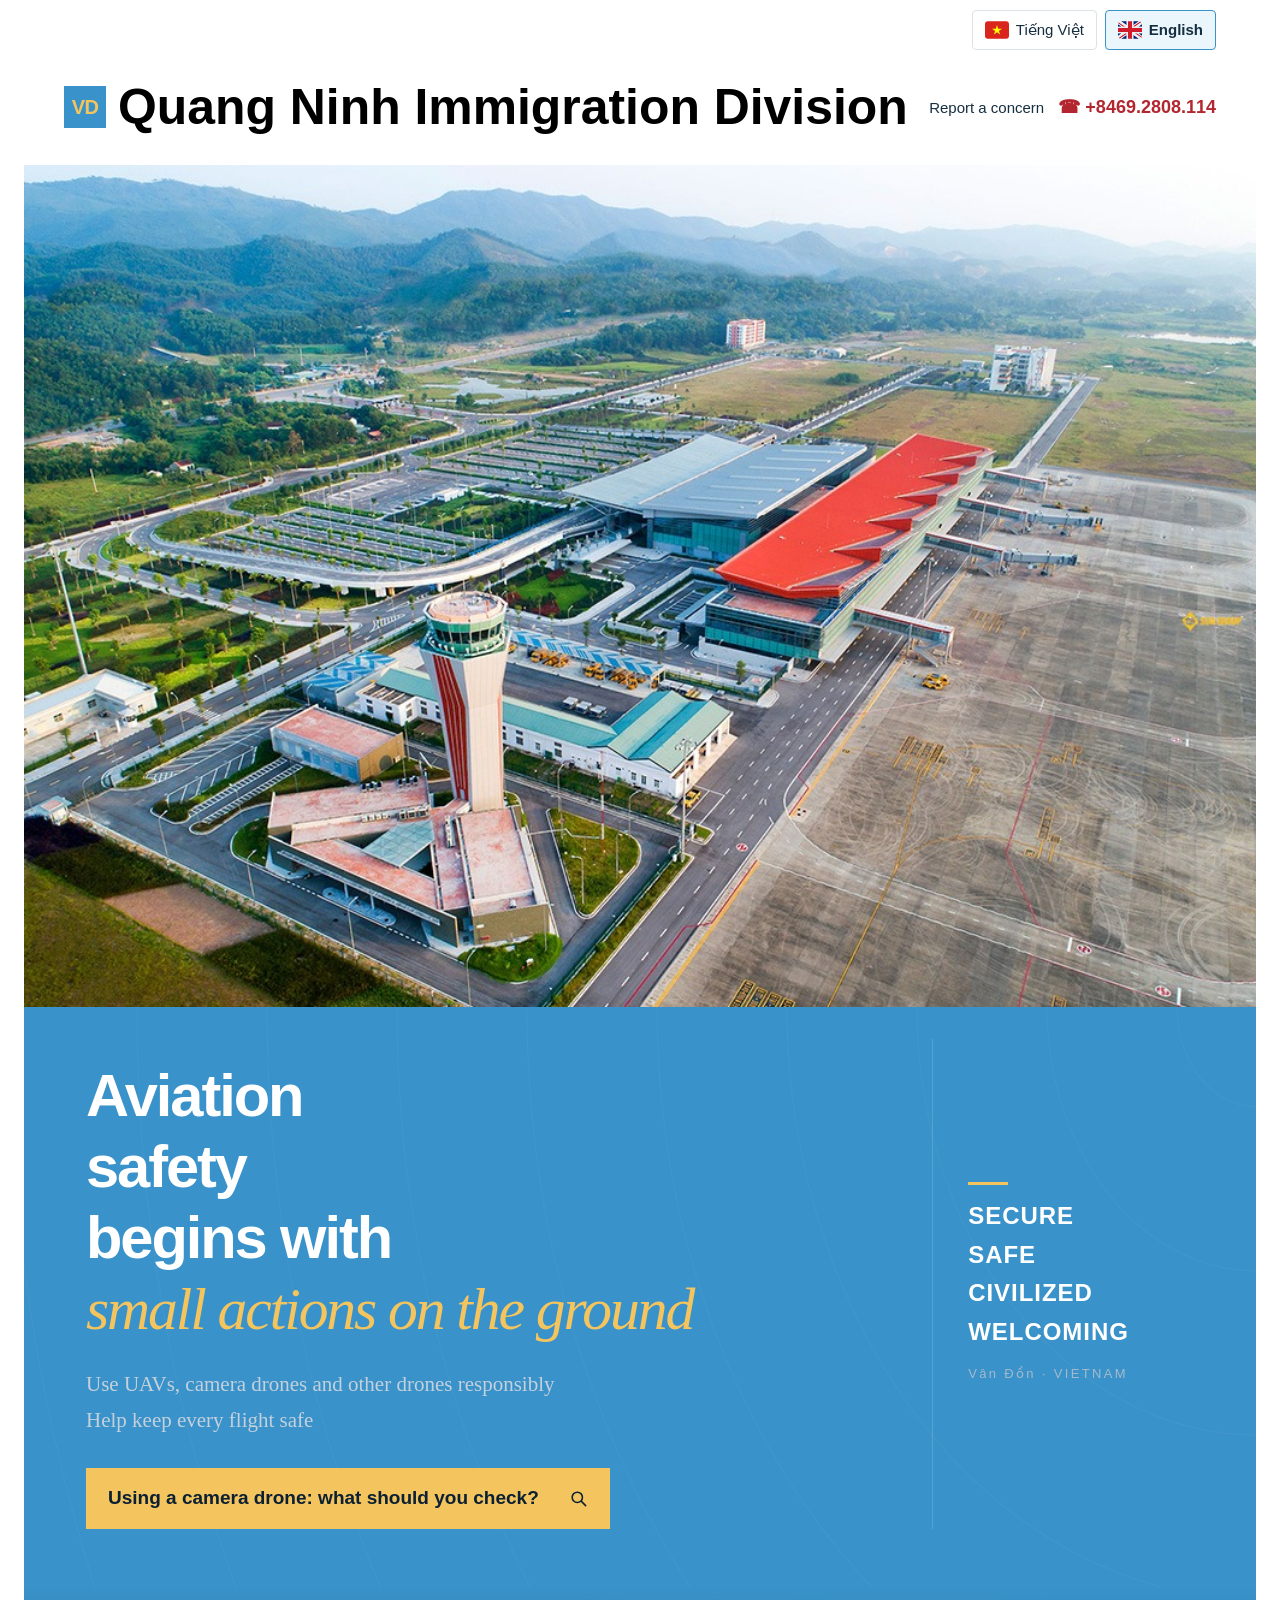
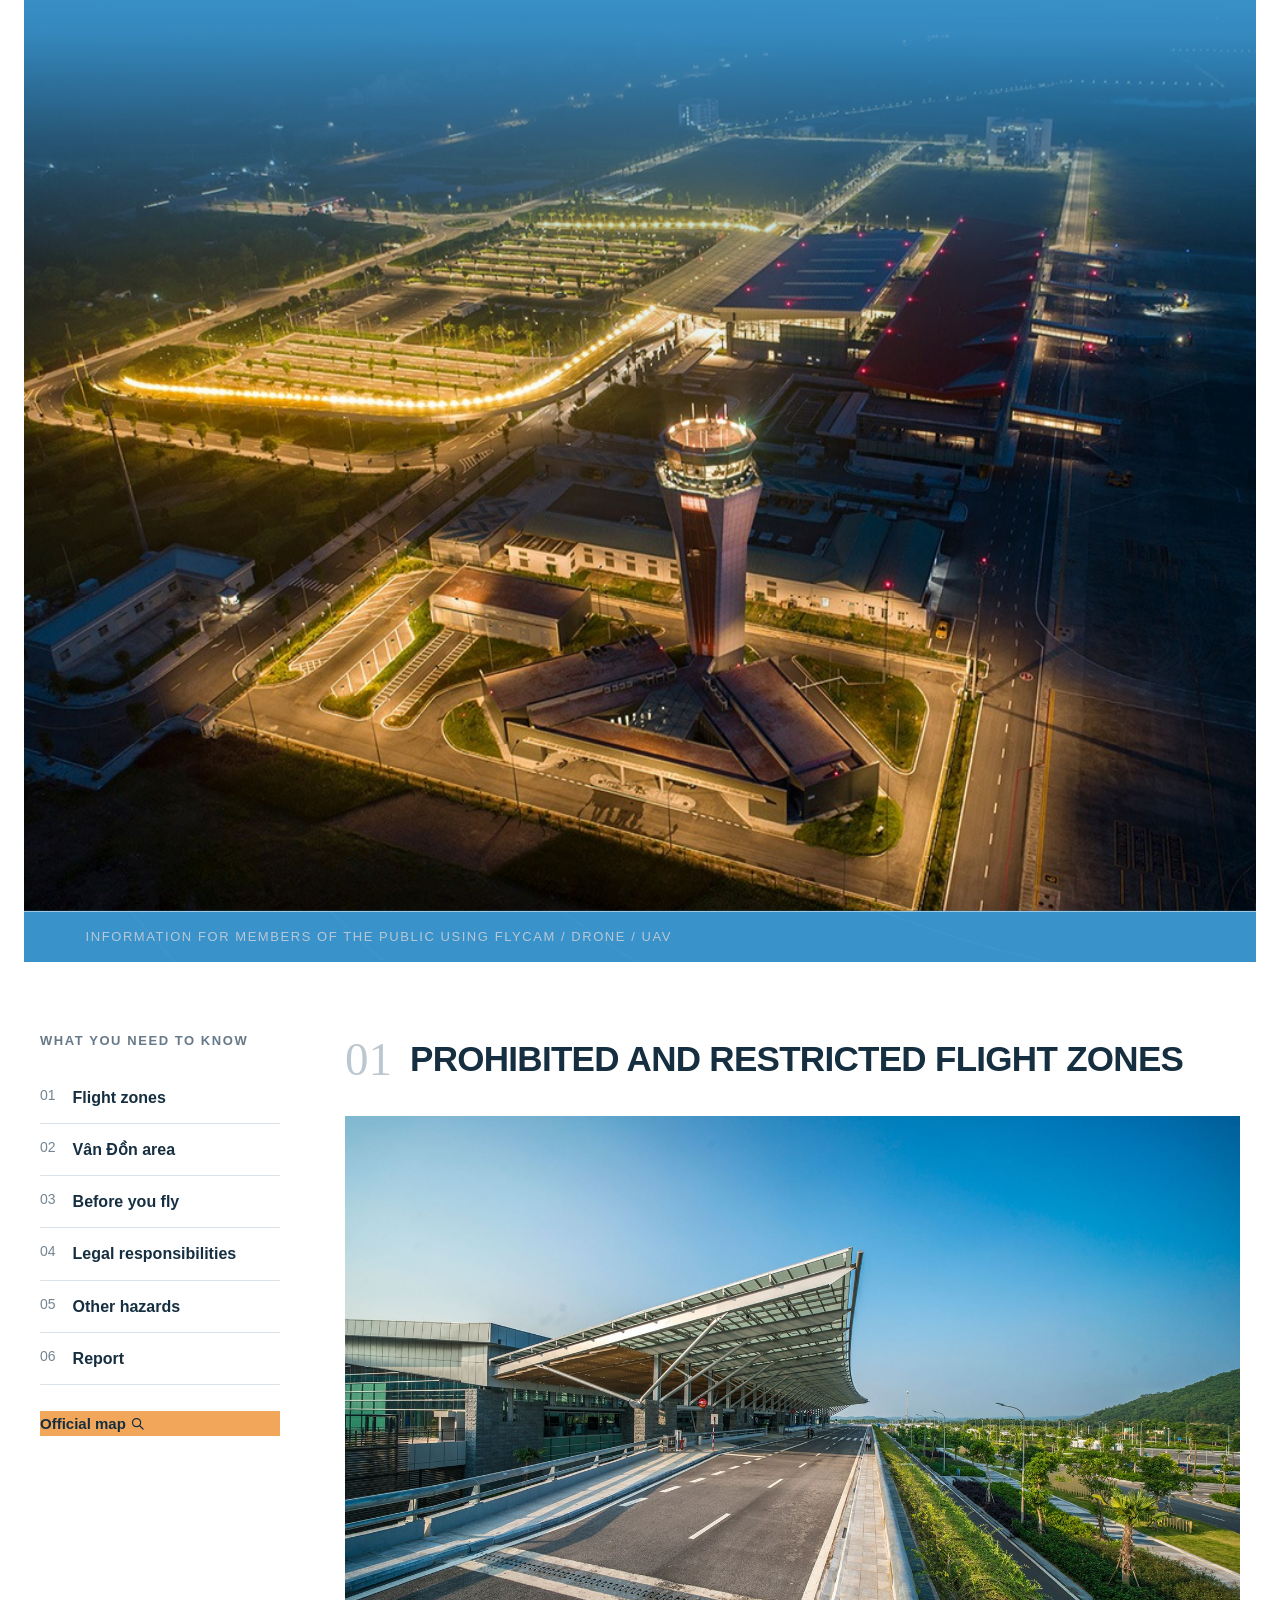
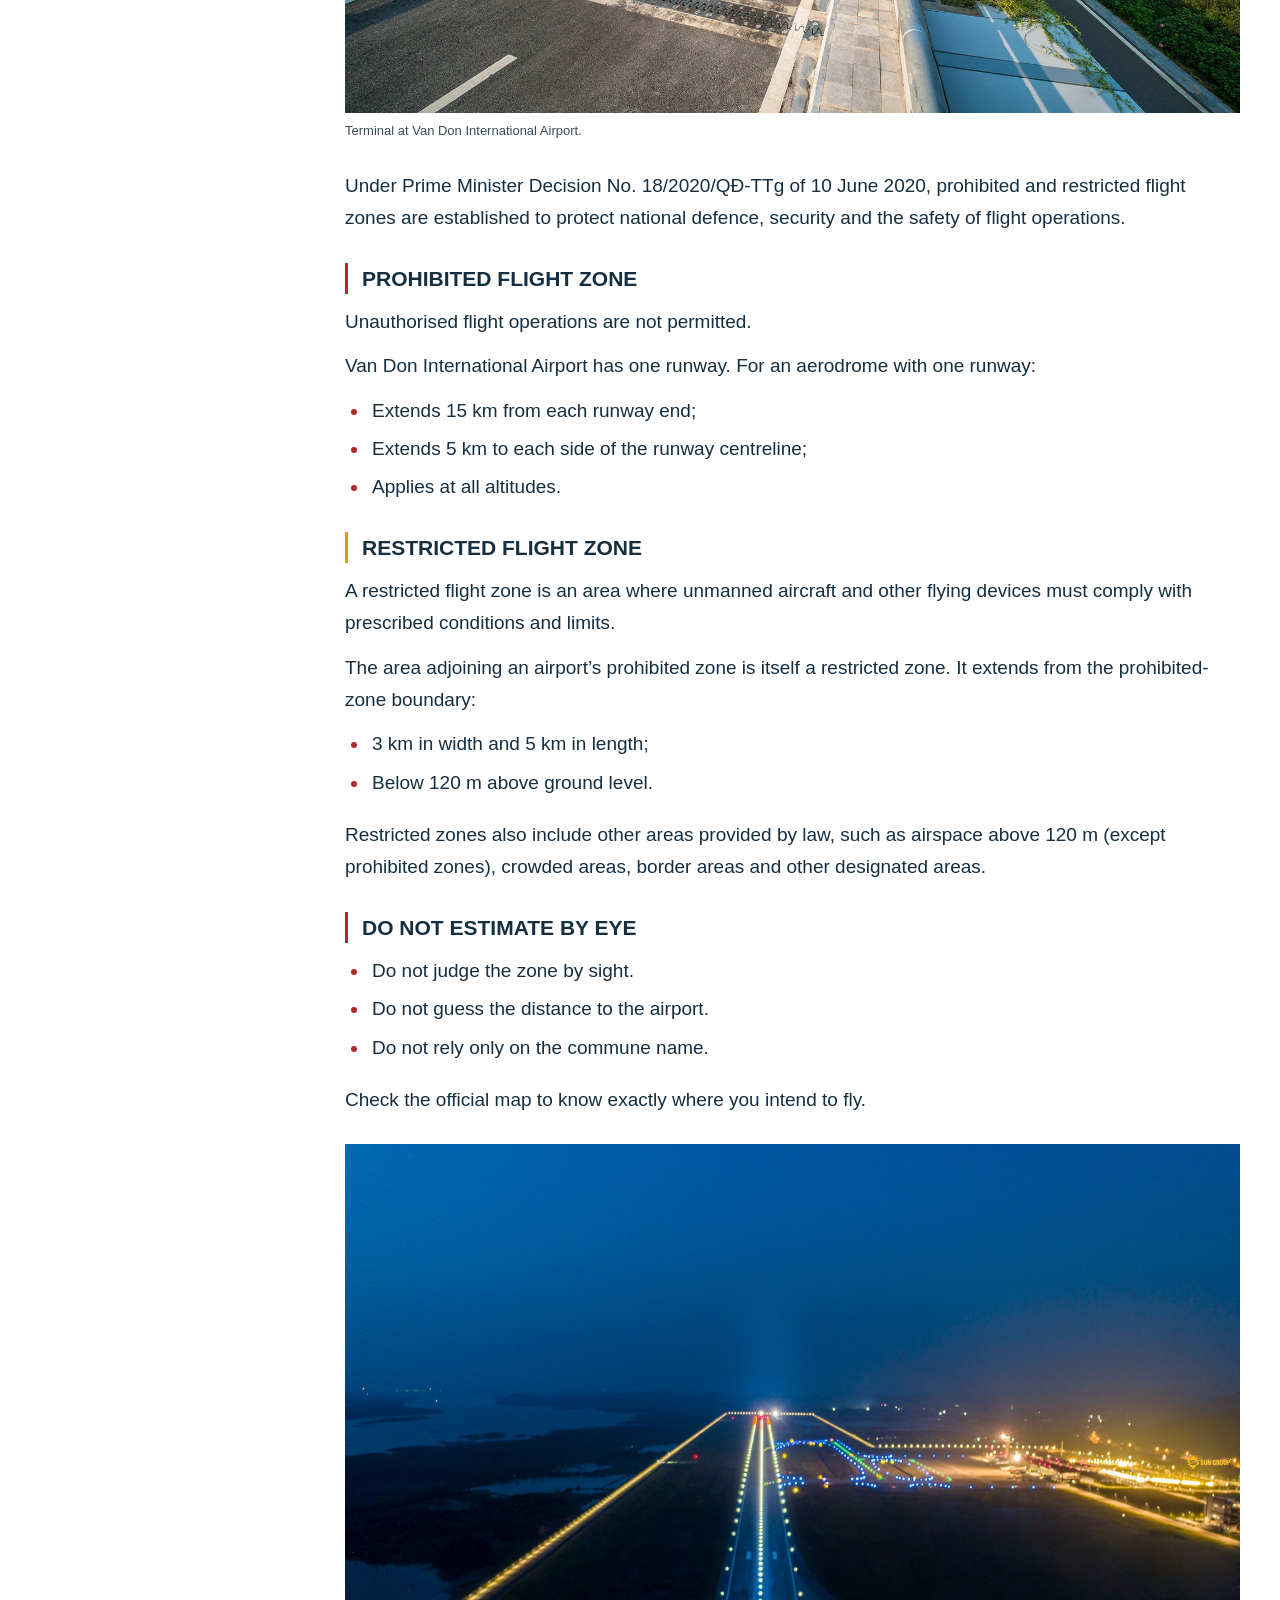
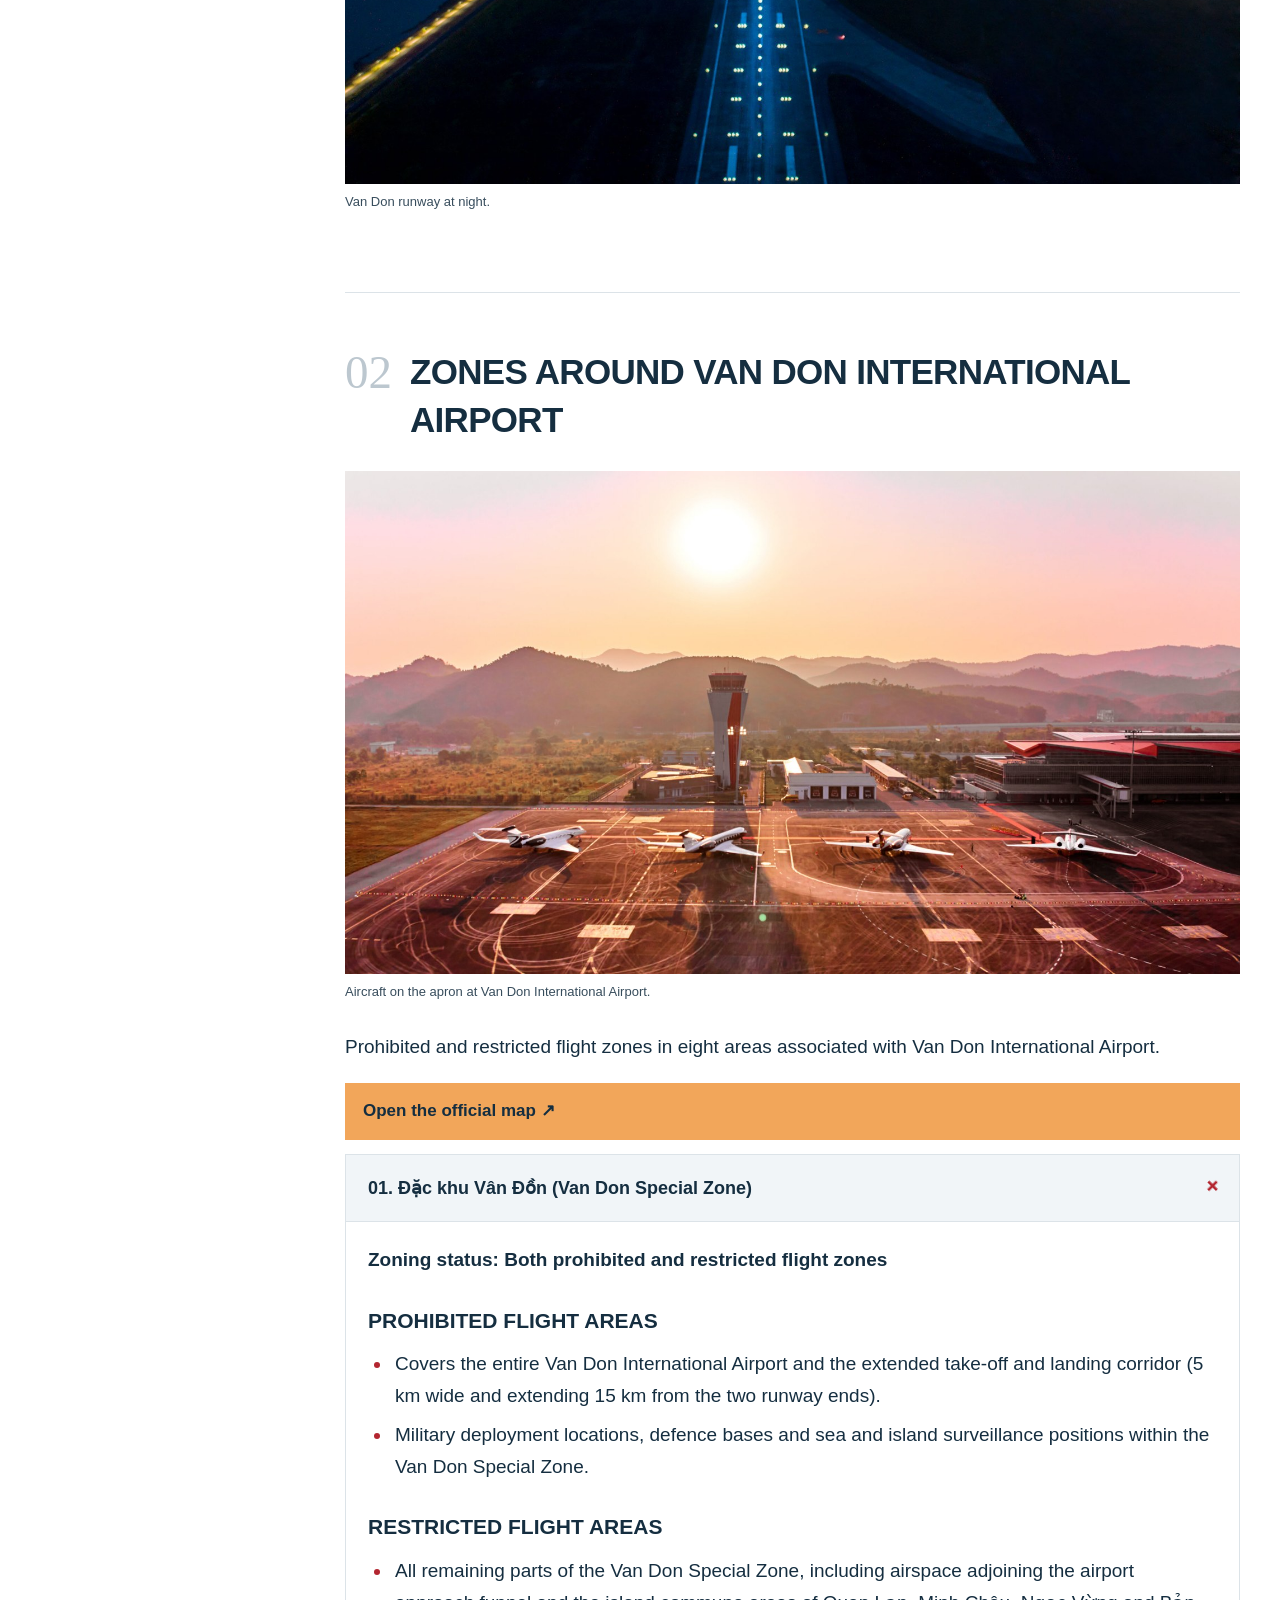
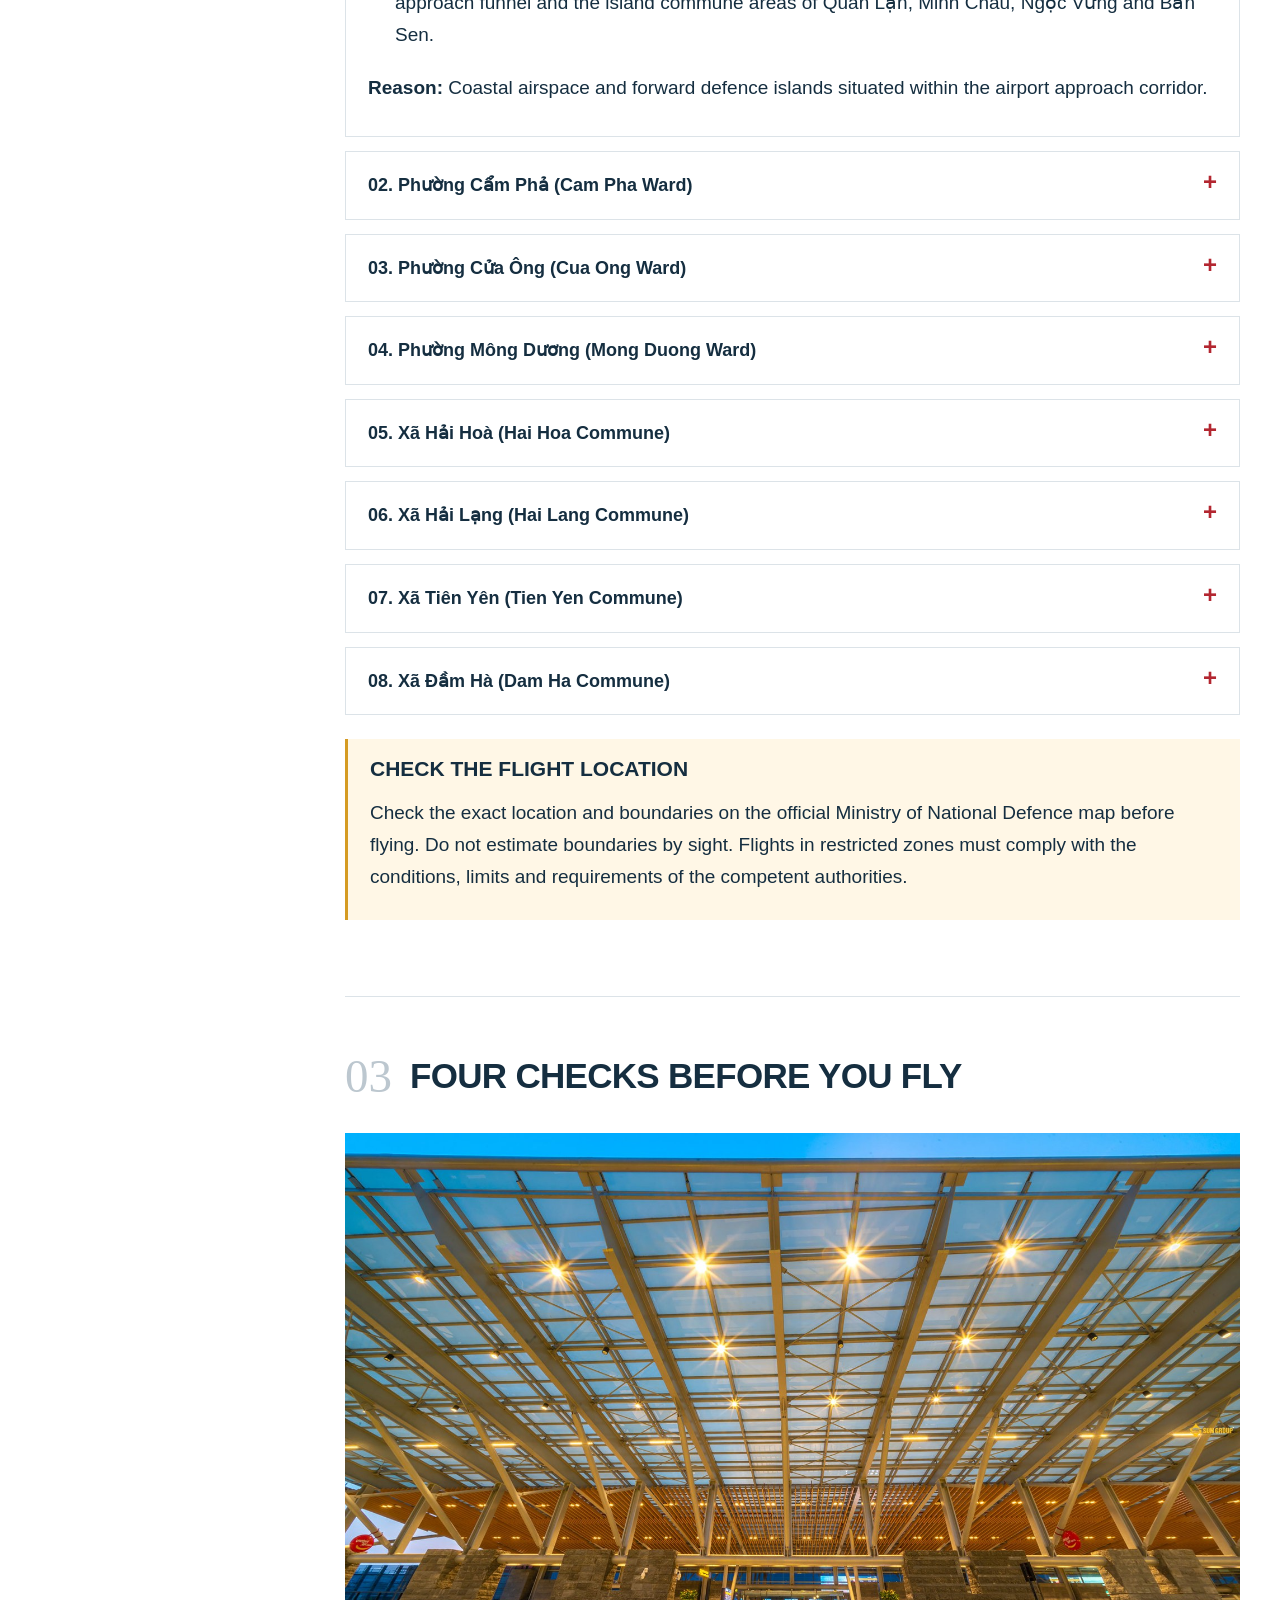
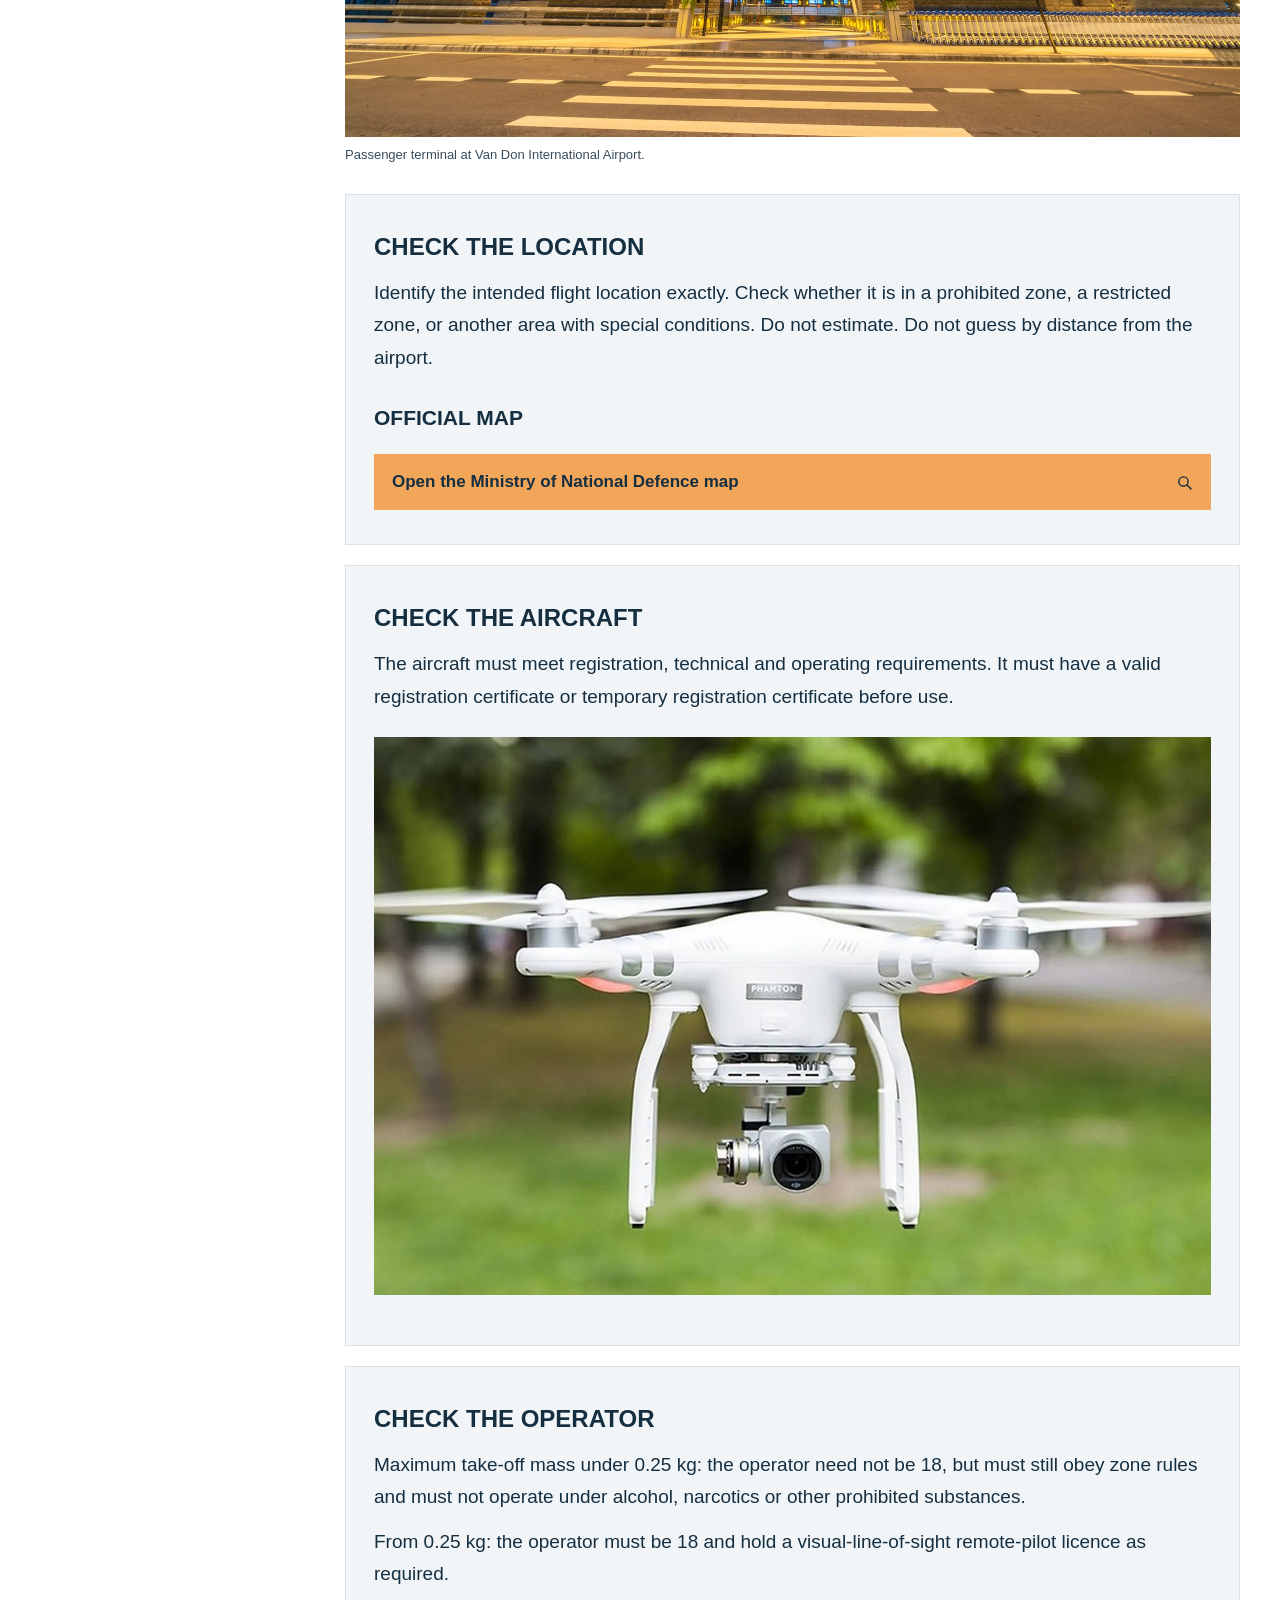
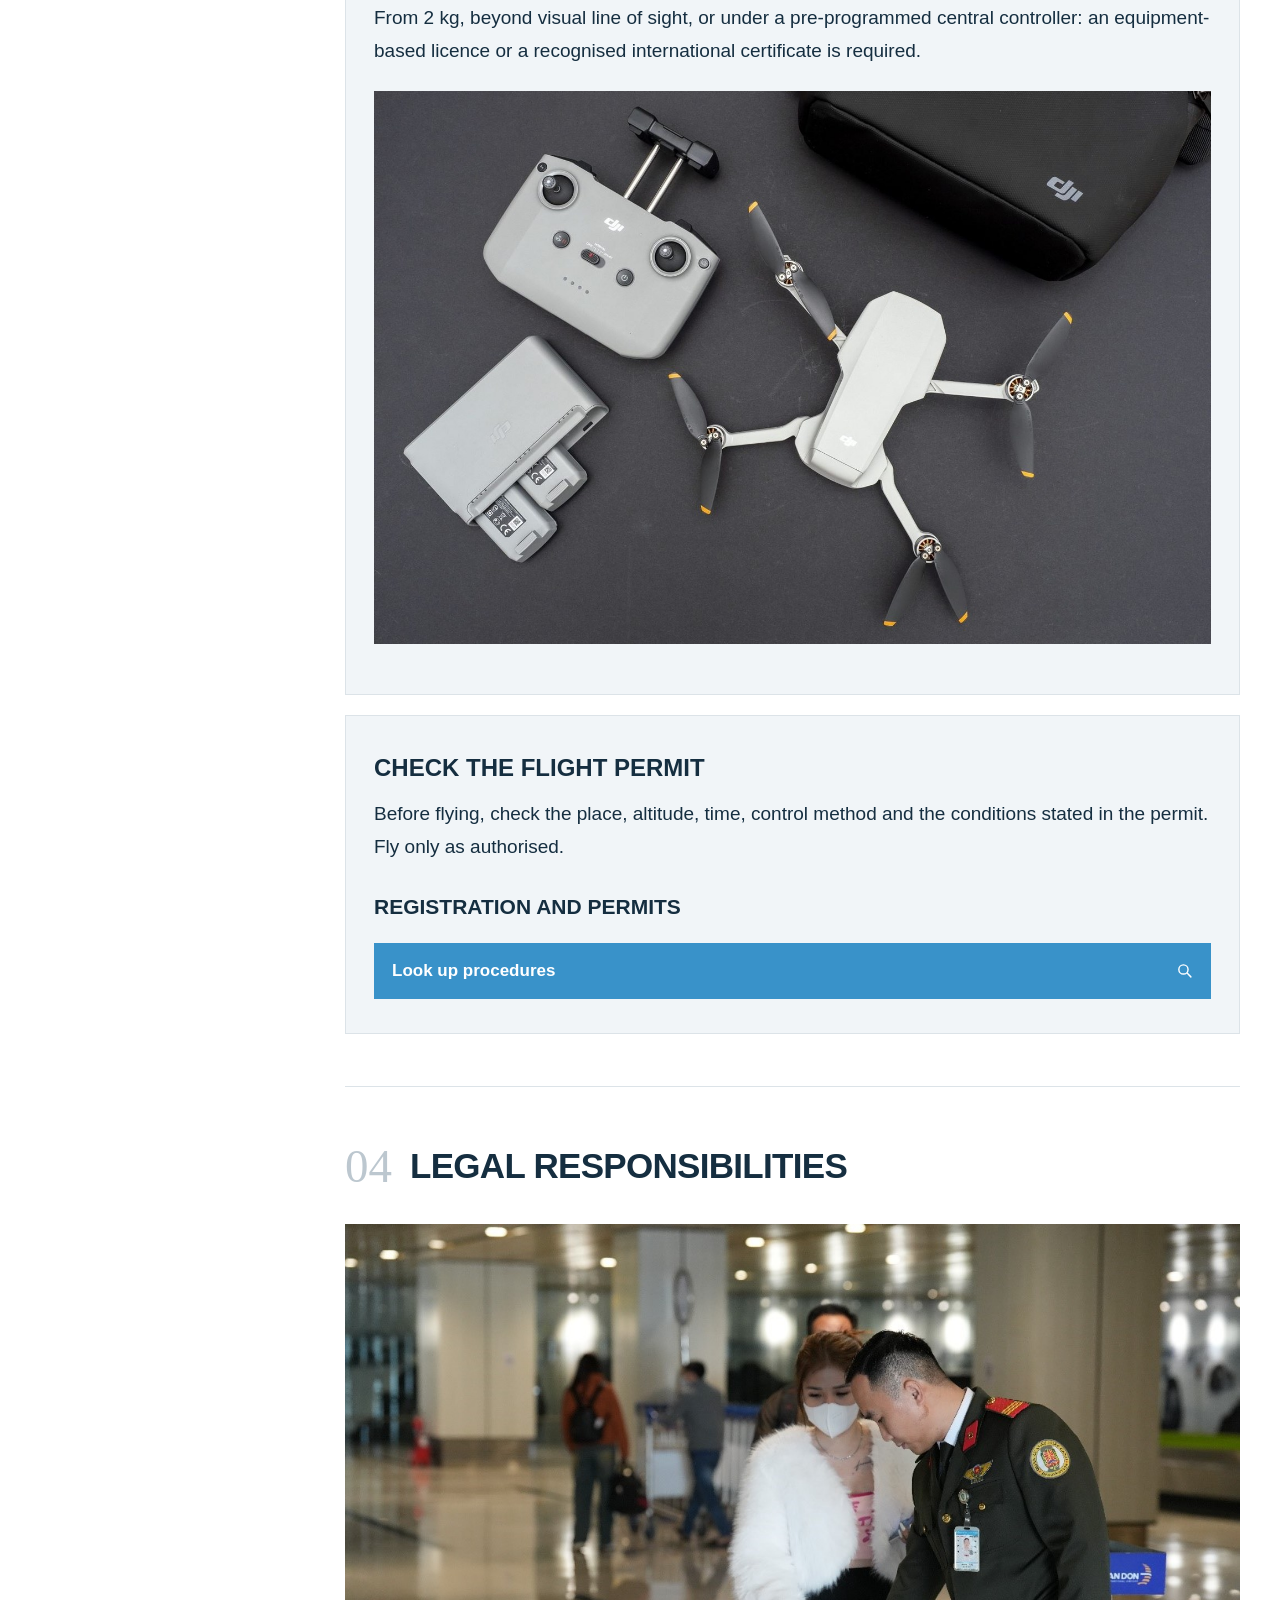
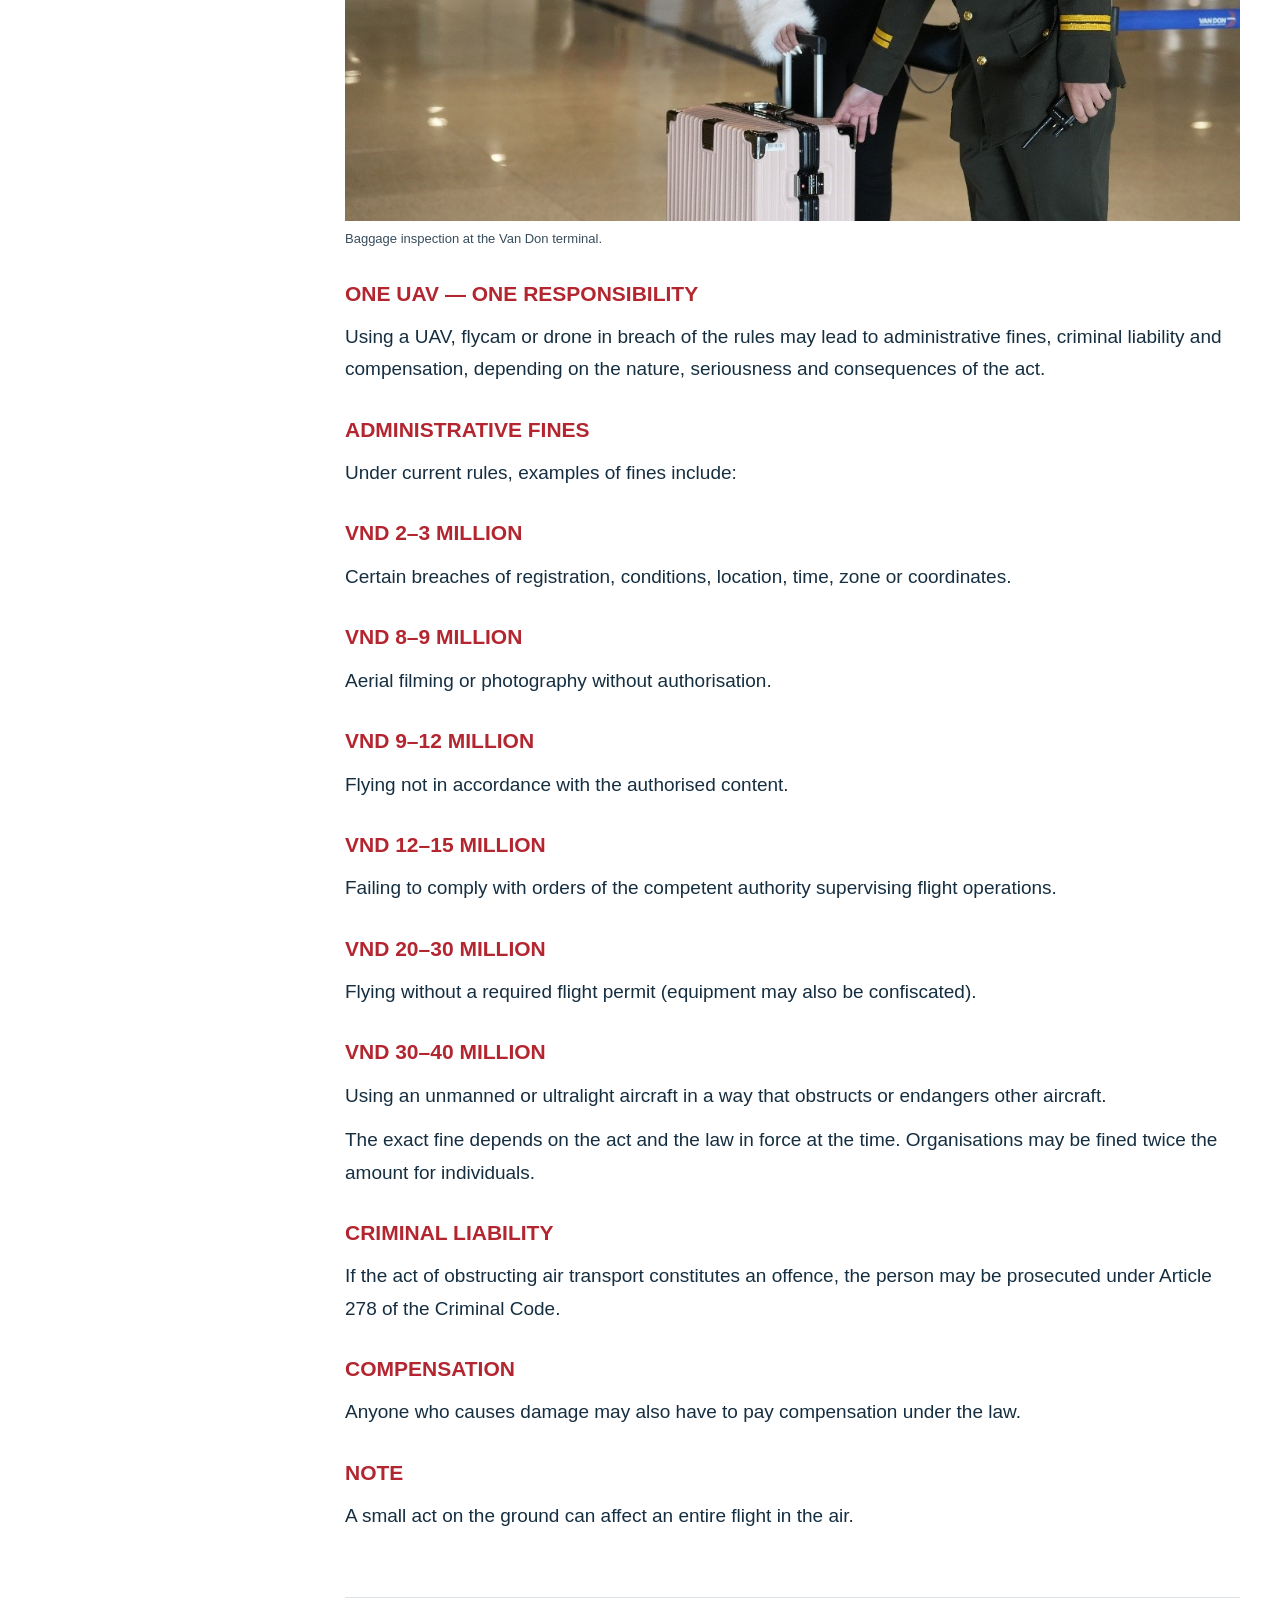
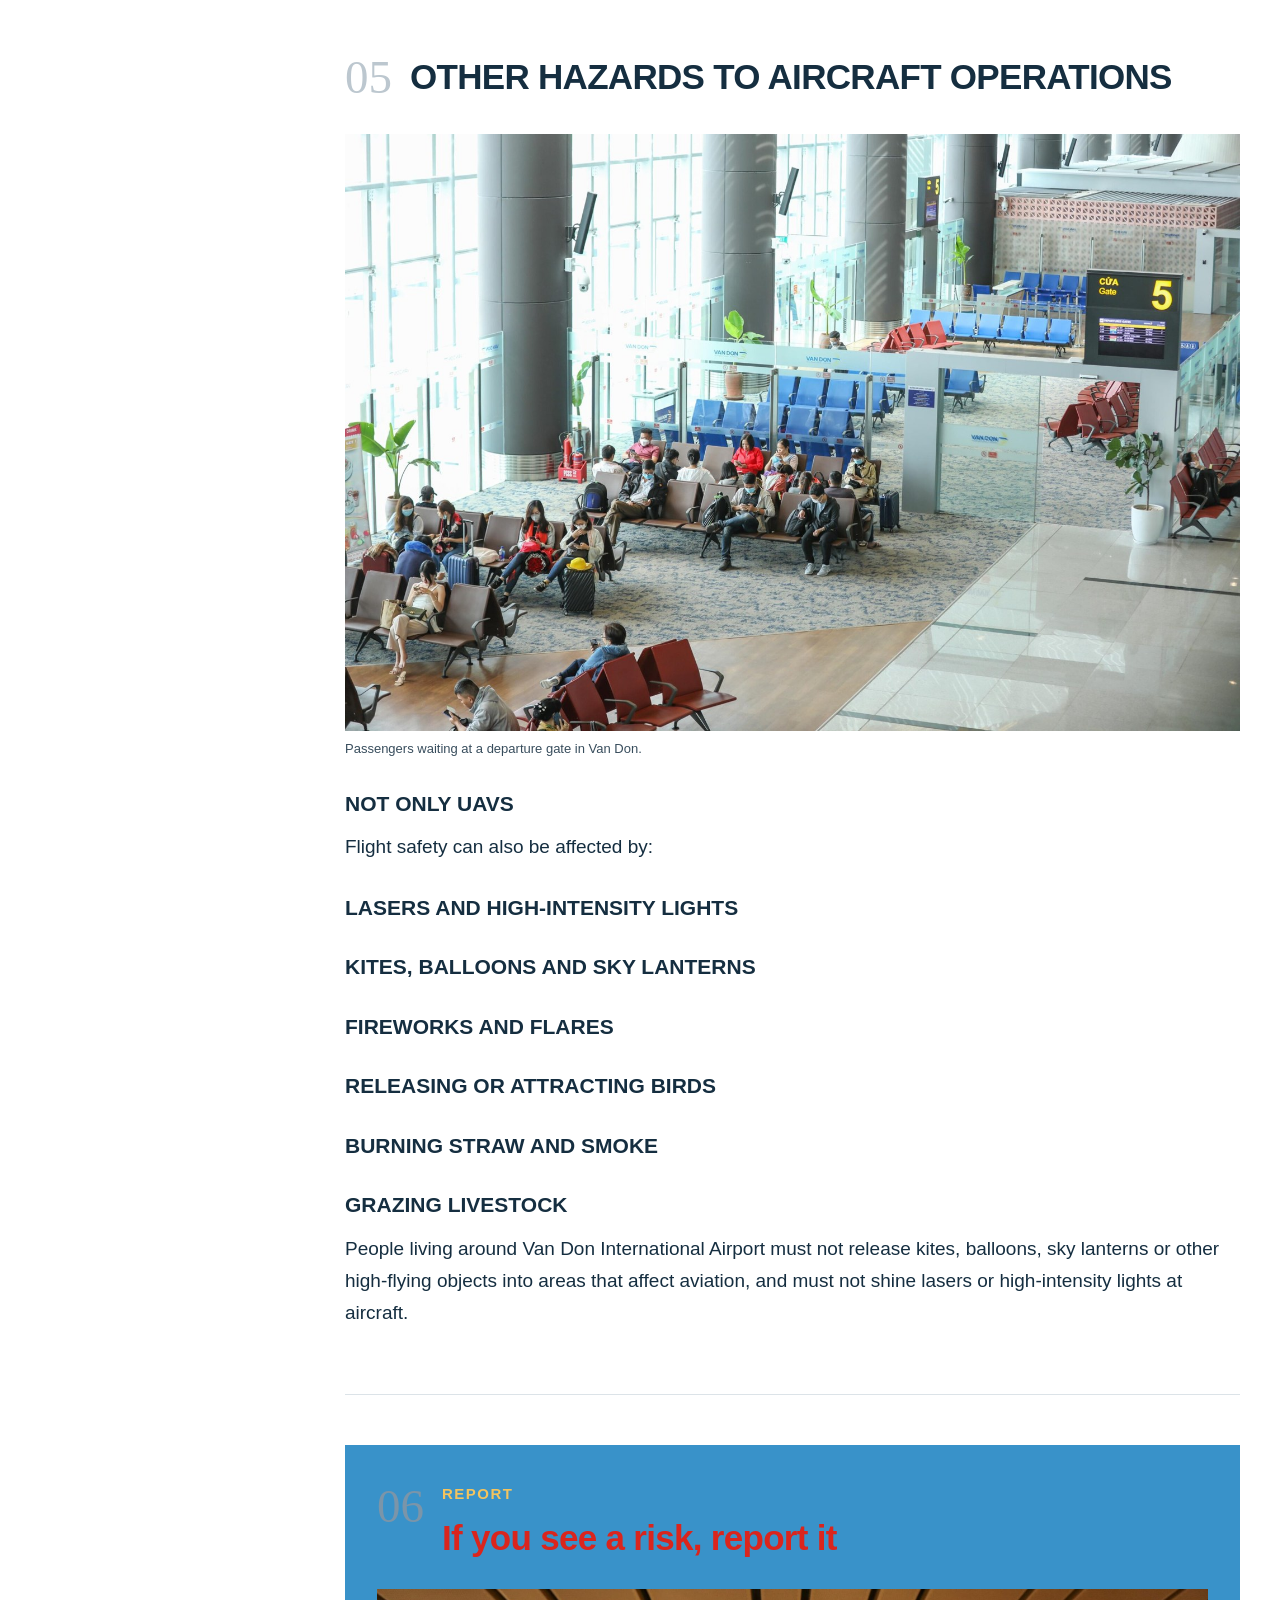
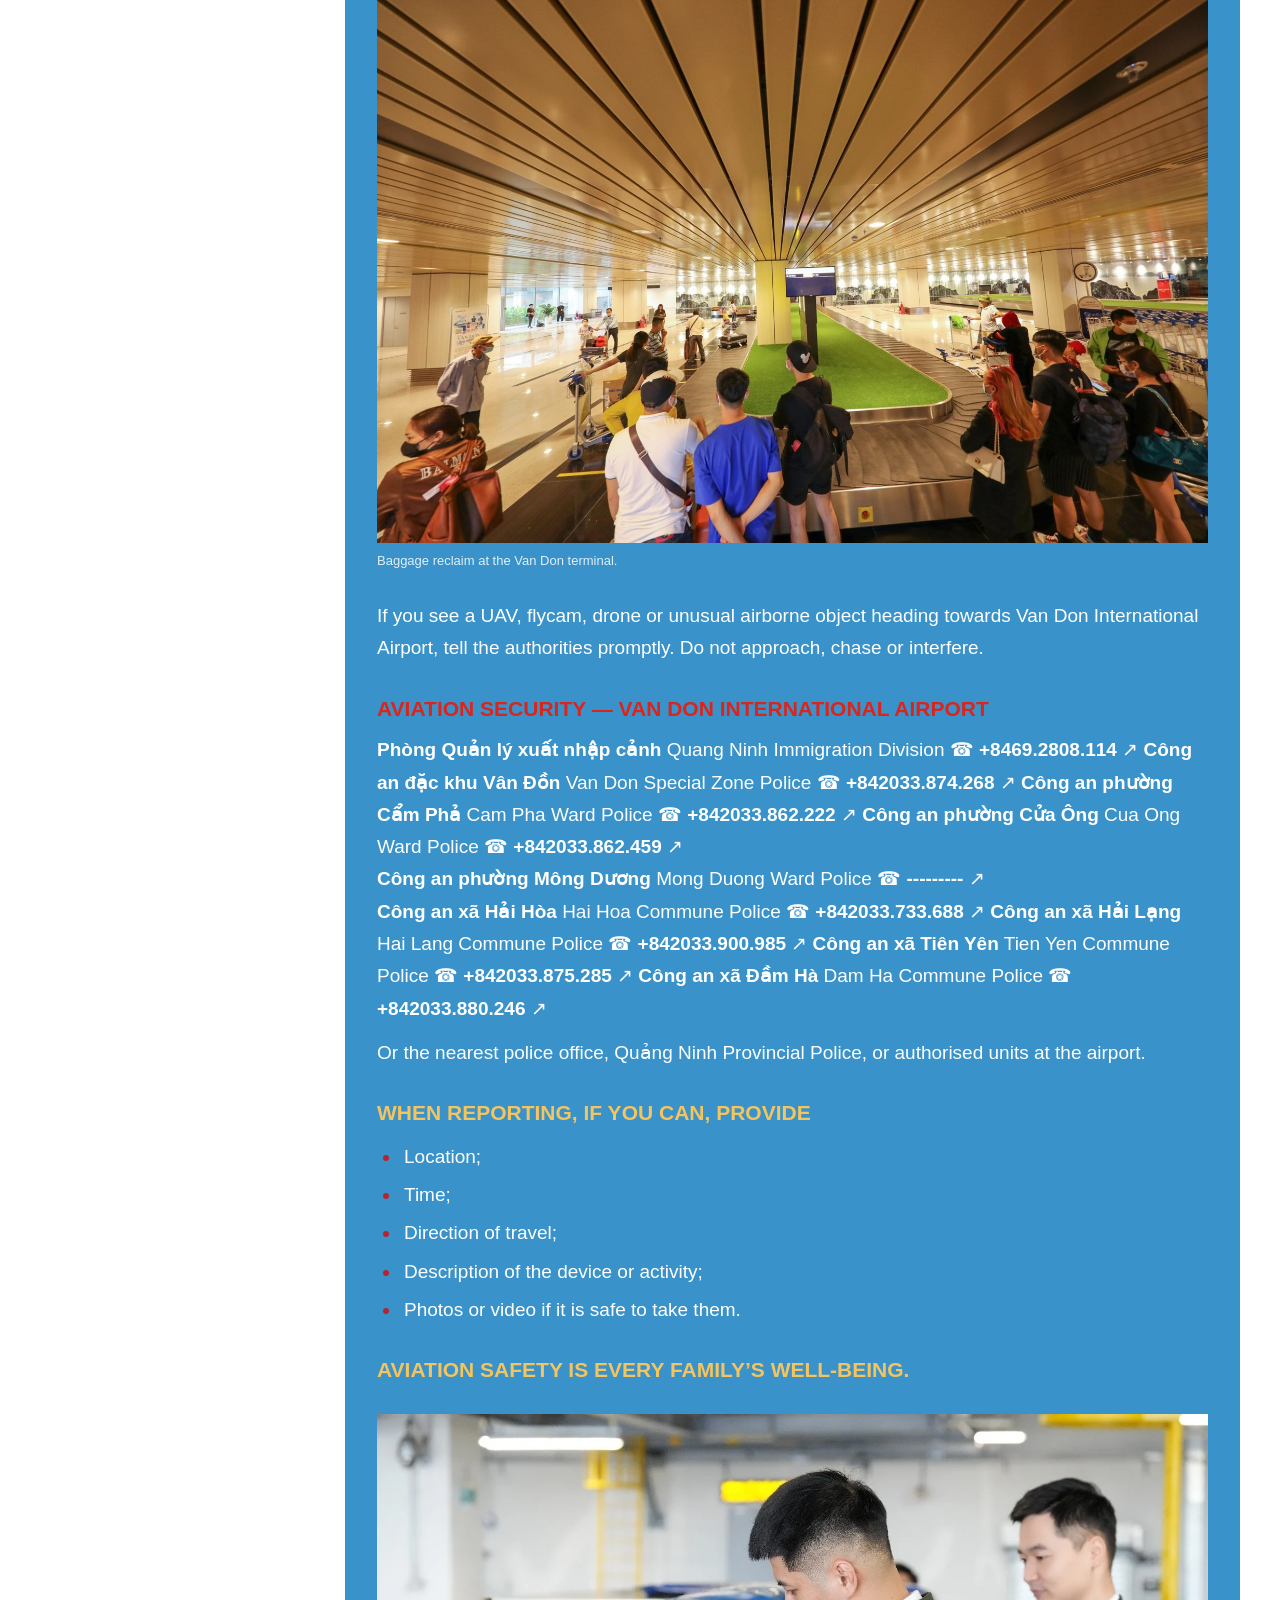
==== commit aca68c8e: "Update en.html" ====
--- a/en.html
+++ b/en.html
@@ -23,7 +23,7 @@
       <span class="brand-mark">VD</span>
       <span class="agency-name">Quang Ninh Immigration Division</span>
     </a>
-    <a class="header-phone" href="tel:+8469.2808.114">Report a concern <strong><span class="contact-icon" aria-hidden="true">☎&#xfe0e;</span> +8469.2808.114</strong></a>
+    <a class="header-phone" href="tel:+84692808114">Report a concern <strong><span class="contact-icon" aria-hidden="true">☎&#xfe0e;</span> +8469.2808.114</strong></a>
   </header>
   <main>
     <div class="hero-banner hero-banner-full">
@@ -222,15 +222,107 @@
                     <p>If you see a UAV, flycam, drone or unusual airborne object heading towards Van Don International Airport, tell the authorities promptly. Do not approach, chase or interfere.</p>
                     
                     <h3 class="agency-contact">AVIATION SECURITY — VAN DON INTERNATIONAL AIRPORT</h3>
-                    <a class="phone" href="Quang Ninh Immigration Division - tel:+8469.2808.114"><span class="contact-number"><span class="contact-icon" aria-hidden="true">☎&#xfe0e;</span> +8469.2808.114</span> <span>↗</span></a>
-                    <a class="phone" href="Van Don Special Zone Police - tel:+842033.874.268"><span class="contact-number"><span class="contact-icon" aria-hidden="true">☎&#xfe0e;</span> +842033.874.268</span> <span>↗</span></a>
-                    <a class="phone" href="Cam Pha Ward Police - tel:+842033.862.222"><span class="contact-number"><span class="contact-icon" aria-hidden="true">☎&#xfe0e;</span> +842033.862.222</span> <span>↗</span></a>
-                    <a class="phone" href="Cua Ong Ward Police - tel:+842033.862.459"><span class="contact-number"><span class="contact-icon" aria-hidden="true">☎&#xfe0e;</span> +842033.862.459</span> <span>↗</span></a>
-                    <a class="phone" href="Mong Duong Ward Police - tel:+842033.868.205"><span class="contact-number"><span class="contact-icon" aria-hidden="true">☎&#xfe0e;</span> +842033.868.205</span> <span>↗</span></a>
-                    <a class="phone" href="Hai Hoa Commune Police - tel:+842033.733.688"><span class="contact-number"><span class="contact-icon" aria-hidden="true">☎&#xfe0e;</span> +842033.733.688</span> <span>↗</span></a>
-                    <a class="phone" href="Hai Lang Commune Police - tel:+842033.900.985"><span class="contact-number"><span class="contact-icon" aria-hidden="true">☎&#xfe0e;</span> +842033.900.985</span> <span>↗</span></a>
-                    <a class="phone" href="Tien Yen Commune Police - tel:+842033.875.285"><span class="contact-number"><span class="contact-icon" aria-hidden="true">☎&#xfe0e;</span> +842033.875.285</span> <span>↗</span></a>
-                    <a class="phone" href="Dam Ha Commune Police - tel:+842033.880.246"><span class="contact-number"><span class="contact-icon" aria-hidden="true">☎&#xfe0e;</span> +842033.880.246</span> <span>↗</span></a>
+                    <div class="aviation-contacts" aria-label="Aviation security contact directory">
+                      <a class="aviation-contact" href="tel:+84692808114">
+                        <span class="aviation-contact__info">
+                          <strong>Phòng Quản lý xuất nhập cảnh</strong>
+                          <span>Quang Ninh Immigration Division</span>
+                        </span>
+                        <span class="aviation-contact__phone">
+                          <span class="contact-icon" aria-hidden="true">☎&#xfe0e;</span>
+                          <strong>+8469.2808.114</strong>
+                        </span>
+                        <span class="contact-arrow" aria-hidden="true">↗</span>
+                      </a>
+                      <a class="aviation-contact" href="tel:+842033874268">
+                        <span class="aviation-contact__info">
+                          <strong>Công an đặc khu Vân Đồn</strong>
+                          <span>Van Don Special Zone Police</span>
+                        </span>
+                        <span class="aviation-contact__phone">
+                          <span class="contact-icon" aria-hidden="true">☎&#xfe0e;</span>
+                          <strong>+842033.874.268</strong>
+                        </span>
+                        <span class="contact-arrow" aria-hidden="true">↗</span>
+                      </a>
+                      <a class="aviation-contact" href="tel:+842033862222">
+                        <span class="aviation-contact__info">
+                          <strong>Công an phường Cẩm Phả</strong>
+                          <span>Cam Pha Ward Police</span>
+                        </span>
+                        <span class="aviation-contact__phone">
+                          <span class="contact-icon" aria-hidden="true">☎&#xfe0e;</span>
+                          <strong>+842033.862.222</strong>
+                        </span>
+                        <span class="contact-arrow" aria-hidden="true">↗</span>
+                      </a>
+                      <a class="aviation-contact" href="tel:+842033862459">
+                        <span class="aviation-contact__info">
+                          <strong>Công an phường Cửa Ông</strong>
+                          <span>Cua Ong Ward Police</span>
+                        </span>
+                        <span class="aviation-contact__phone">
+                          <span class="contact-icon" aria-hidden="true">☎&#xfe0e;</span>
+                          <strong>+842033.862.459</strong>
+                        </span>
+                        <span class="contact-arrow" aria-hidden="true">↗</span>
+                      </a>
+                      <div class="aviation-contact aviation-contact--unavailable">
+                        <span class="aviation-contact__info">
+                          <strong>Công an phường Mông Dương</strong>
+                          <span>Mong Duong Ward Police</span>
+                        </span>
+                        <span class="aviation-contact__phone">
+                          <span class="contact-icon" aria-hidden="true">☎&#xfe0e;</span>
+                          <strong>---------</strong>
+                        </span>
+                        <span class="contact-arrow" aria-hidden="true">↗</span>
+                      </div>
+                      <a class="aviation-contact" href="tel:+842033733688">
+                        <span class="aviation-contact__info">
+                          <strong>Công an xã Hải Hòa</strong>
+                          <span>Hai Hoa Commune Police</span>
+                        </span>
+                        <span class="aviation-contact__phone">
+                          <span class="contact-icon" aria-hidden="true">☎&#xfe0e;</span>
+                          <strong>+842033.733.688</strong>
+                        </span>
+                        <span class="contact-arrow" aria-hidden="true">↗</span>
+                      </a>
+                      <a class="aviation-contact" href="tel:+842033900985">
+                        <span class="aviation-contact__info">
+                          <strong>Công an xã Hải Lạng</strong>
+                          <span>Hai Lang Commune Police</span>
+                        </span>
+                        <span class="aviation-contact__phone">
+                          <span class="contact-icon" aria-hidden="true">☎&#xfe0e;</span>
+                          <strong>+842033.900.985</strong>
+                        </span>
+                        <span class="contact-arrow" aria-hidden="true">↗</span>
+                      </a>
+                      <a class="aviation-contact" href="tel:+842033875285">
+                        <span class="aviation-contact__info">
+                          <strong>Công an xã Tiên Yên</strong>
+                          <span>Tien Yen Commune Police</span>
+                        </span>
+                        <span class="aviation-contact__phone">
+                          <span class="contact-icon" aria-hidden="true">☎&#xfe0e;</span>
+                          <strong>+842033.875.285</strong>
+                        </span>
+                        <span class="contact-arrow" aria-hidden="true">↗</span>
+                      </a>
+                      <a class="aviation-contact" href="tel:+842033880246">
+                        <span class="aviation-contact__info">
+                          <strong>Công an xã Đầm Hà</strong>
+                          <span>Dam Ha Commune Police</span>
+                        </span>
+                        <span class="aviation-contact__phone">
+                          <span class="contact-icon" aria-hidden="true">☎&#xfe0e;</span>
+                          <strong>+842033.880.246</strong>
+                        </span>
+                        <span class="contact-arrow" aria-hidden="true">↗</span>
+                      </a>
+                    </div>
 
                     <p>Or the nearest police office, Quảng Ninh Provincial Police, or authorised units at the airport.</p>
                     <h3>WHEN REPORTING, IF YOU CAN, PROVIDE</h3>
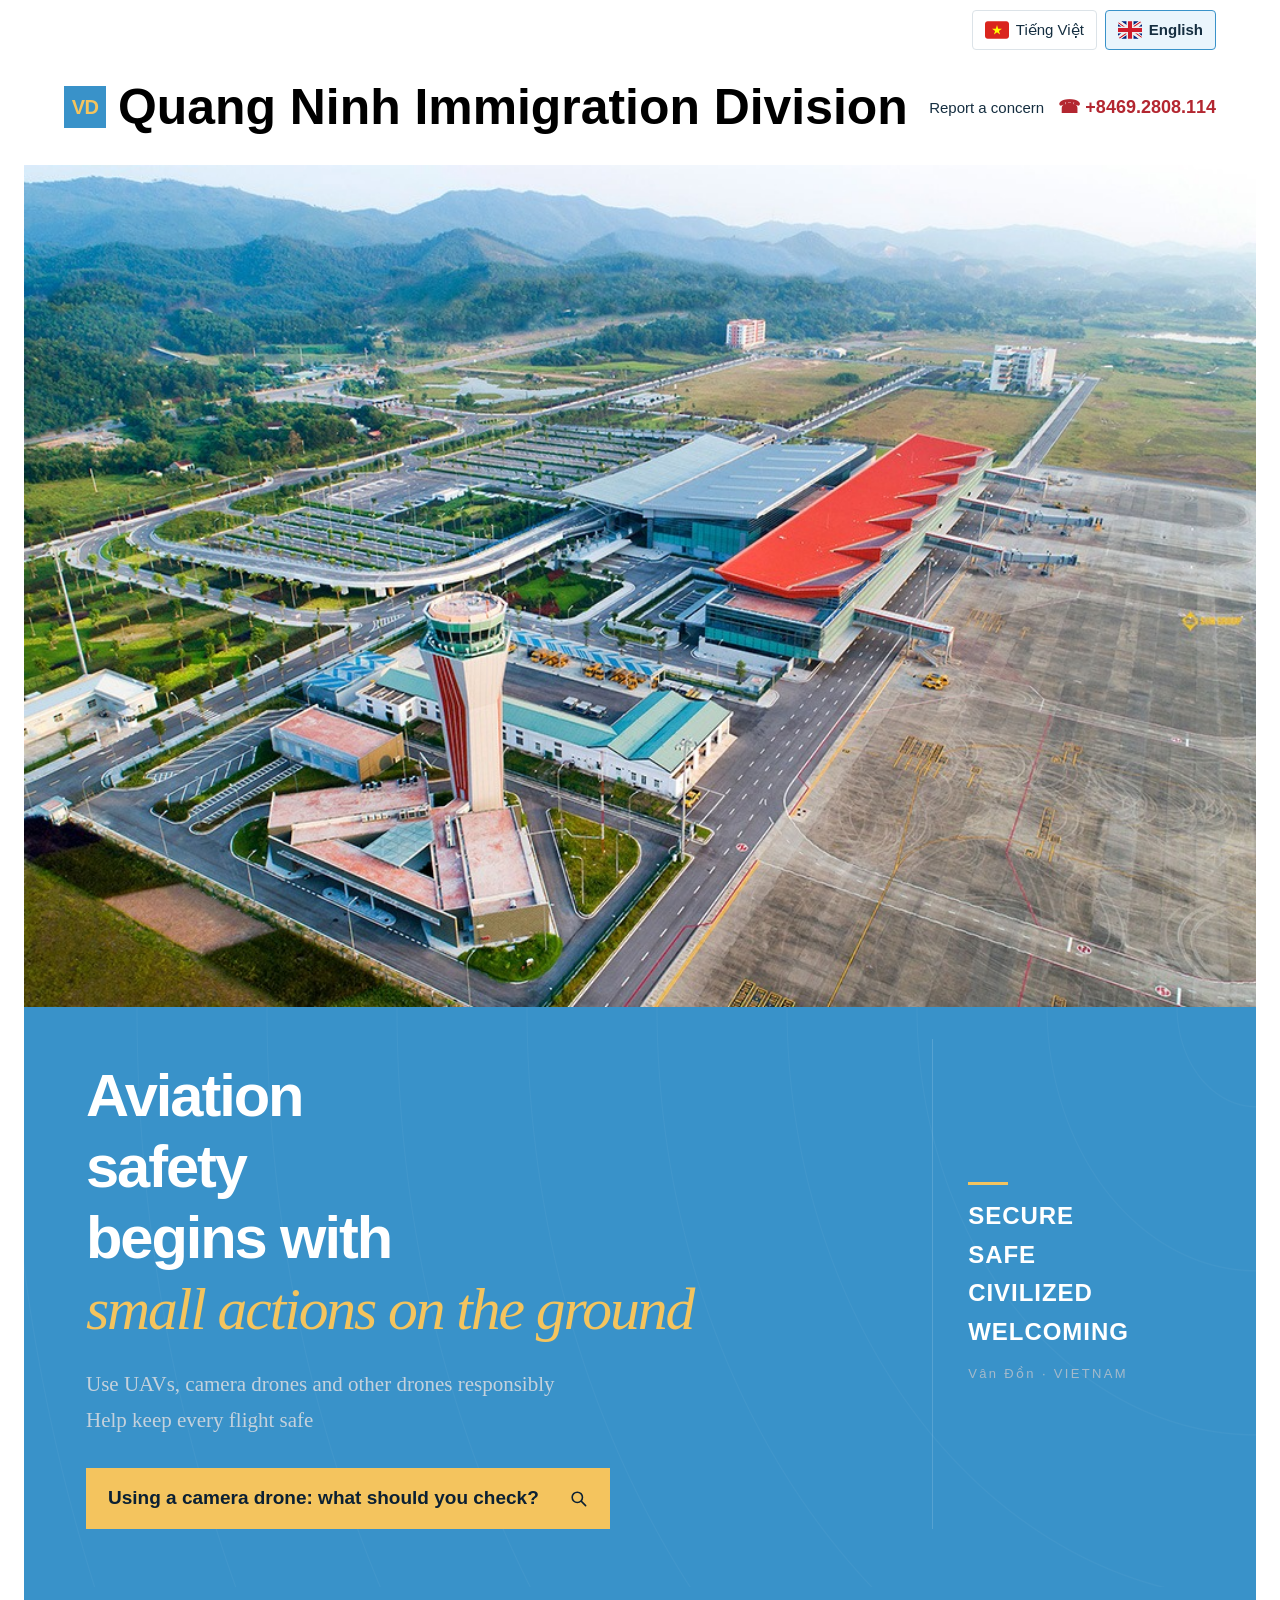
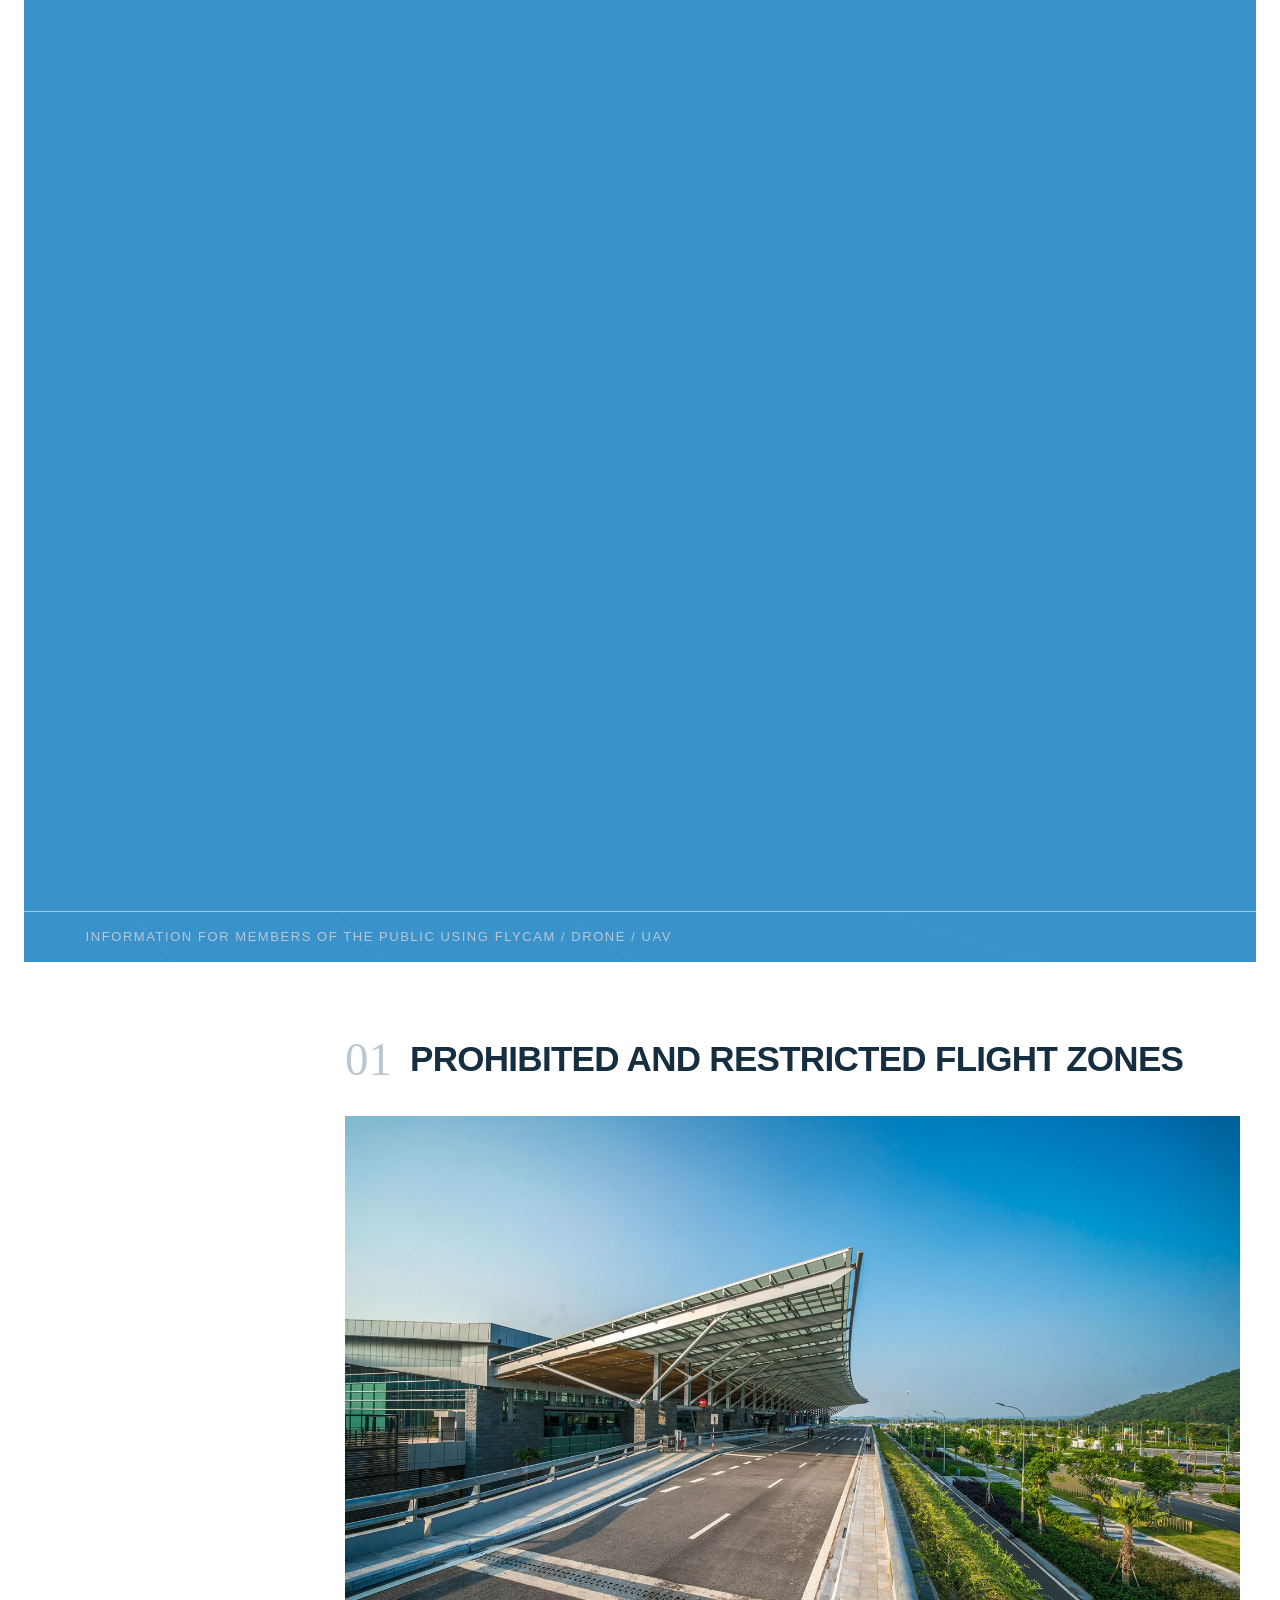
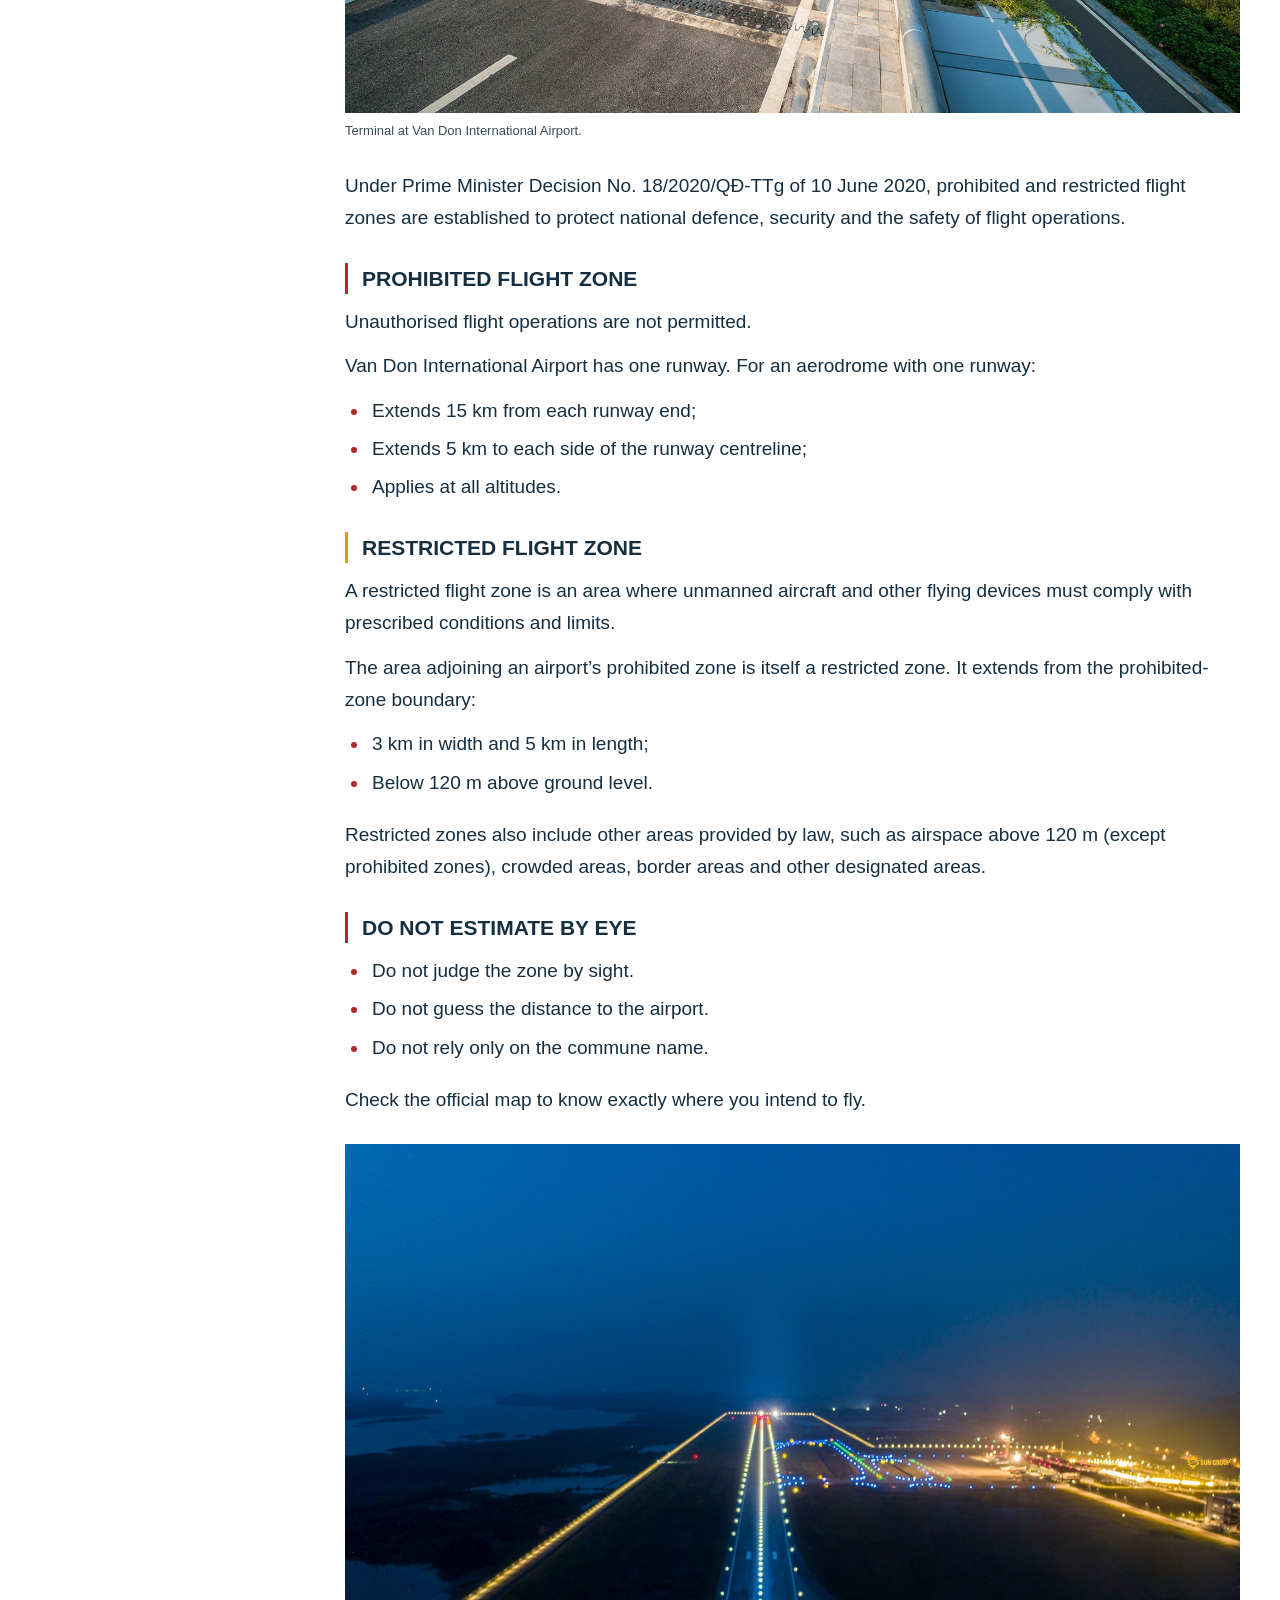
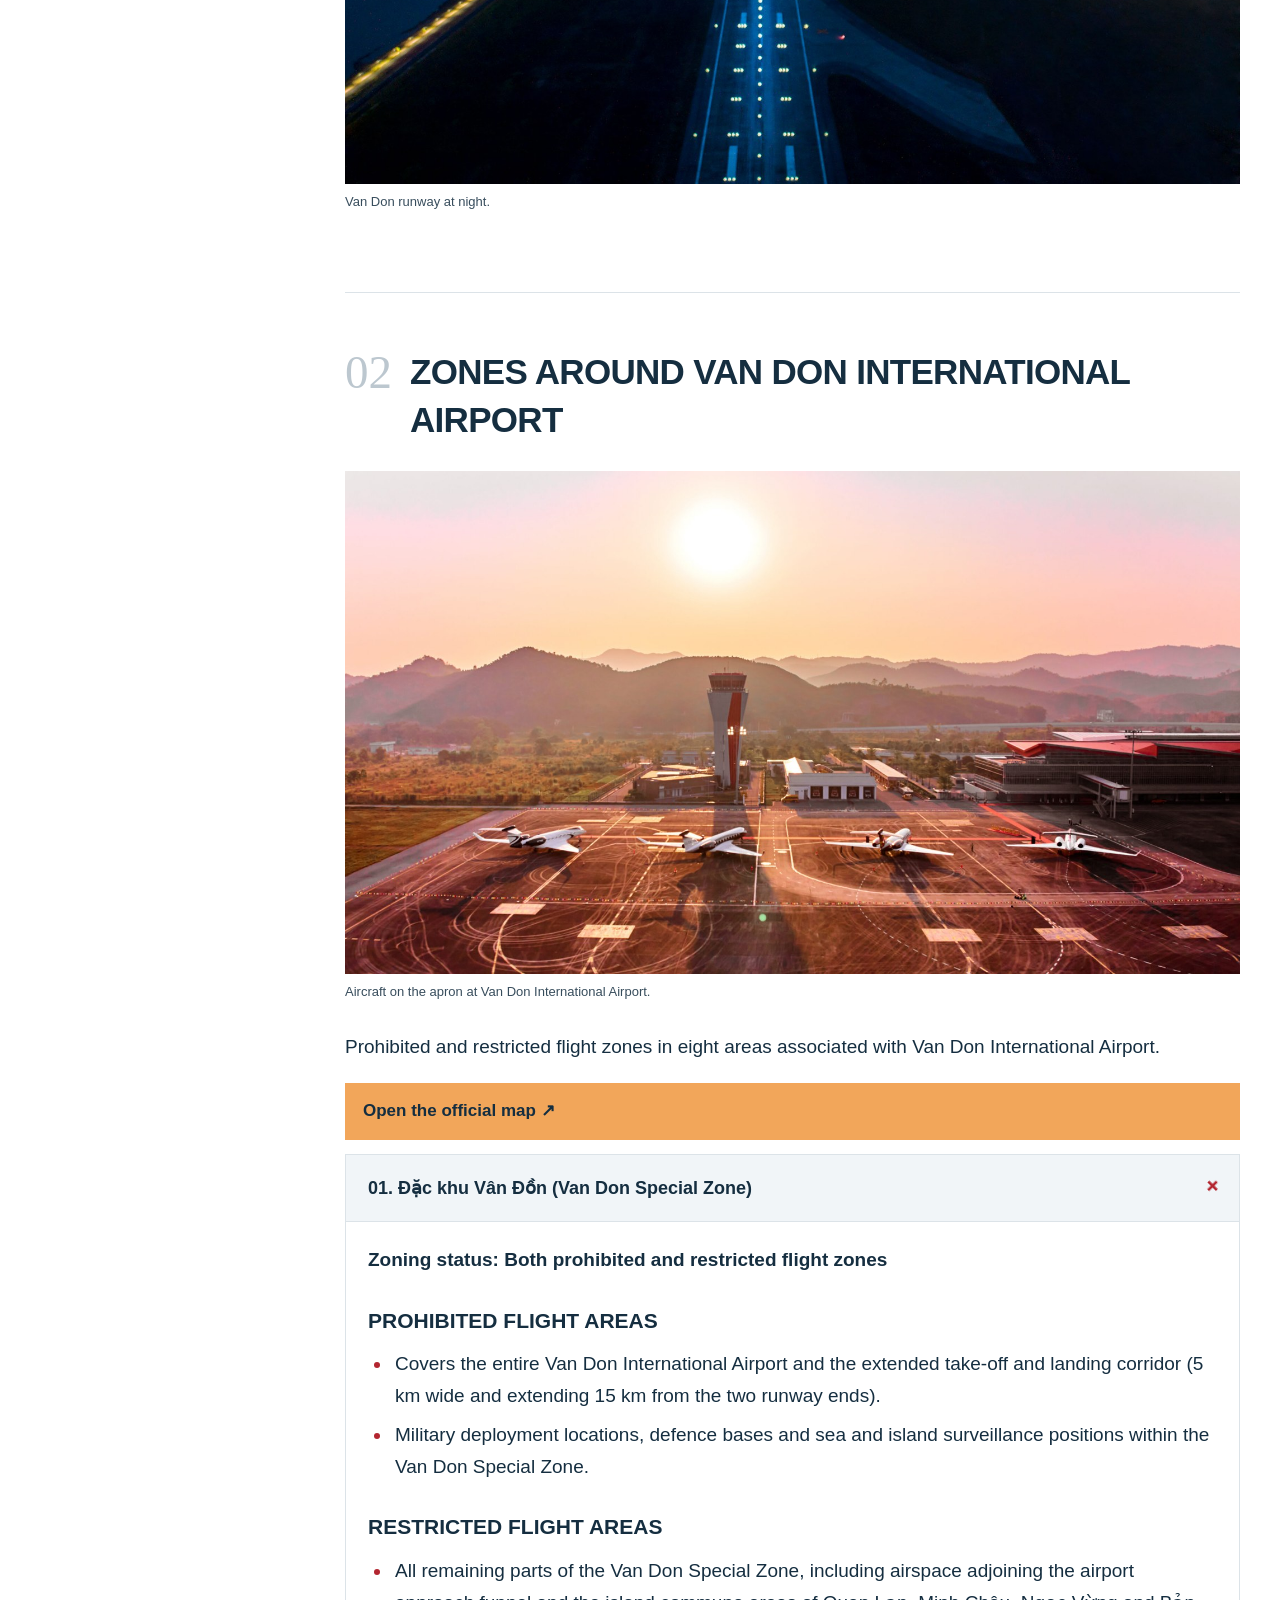
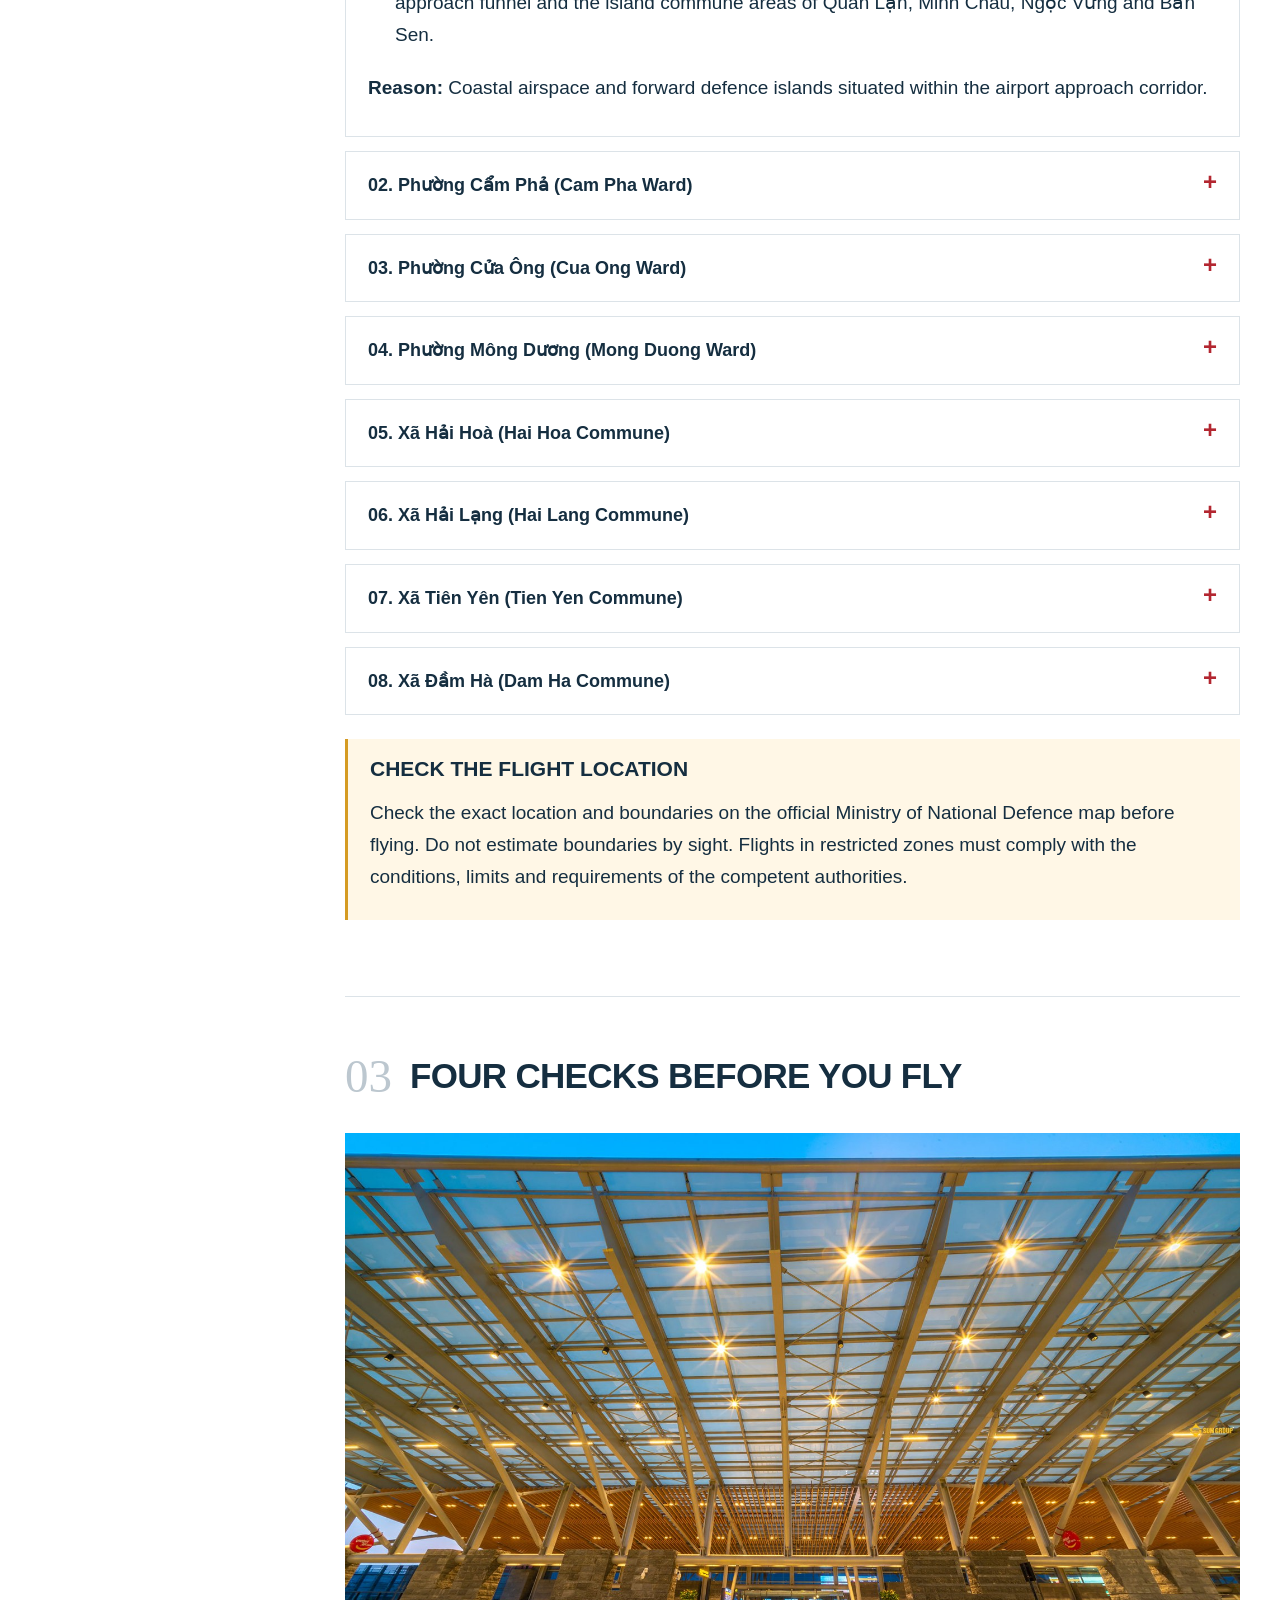
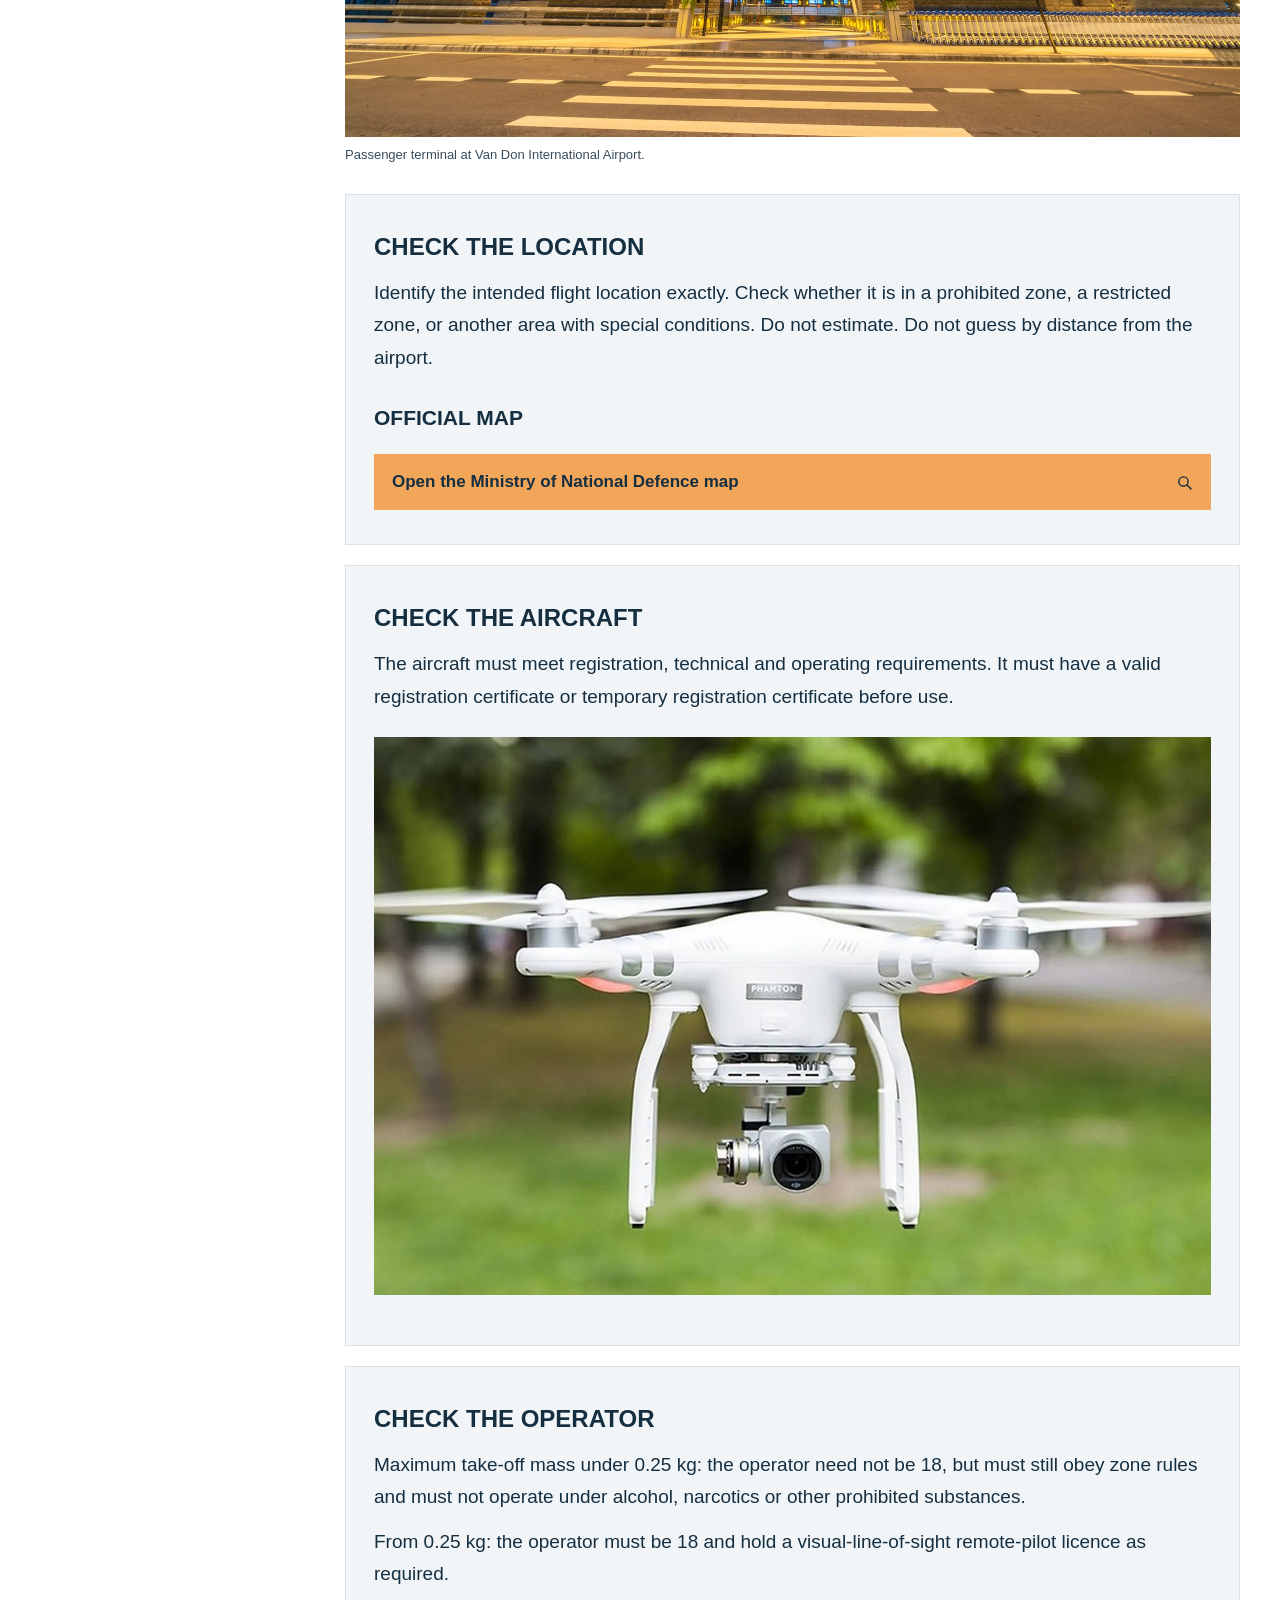
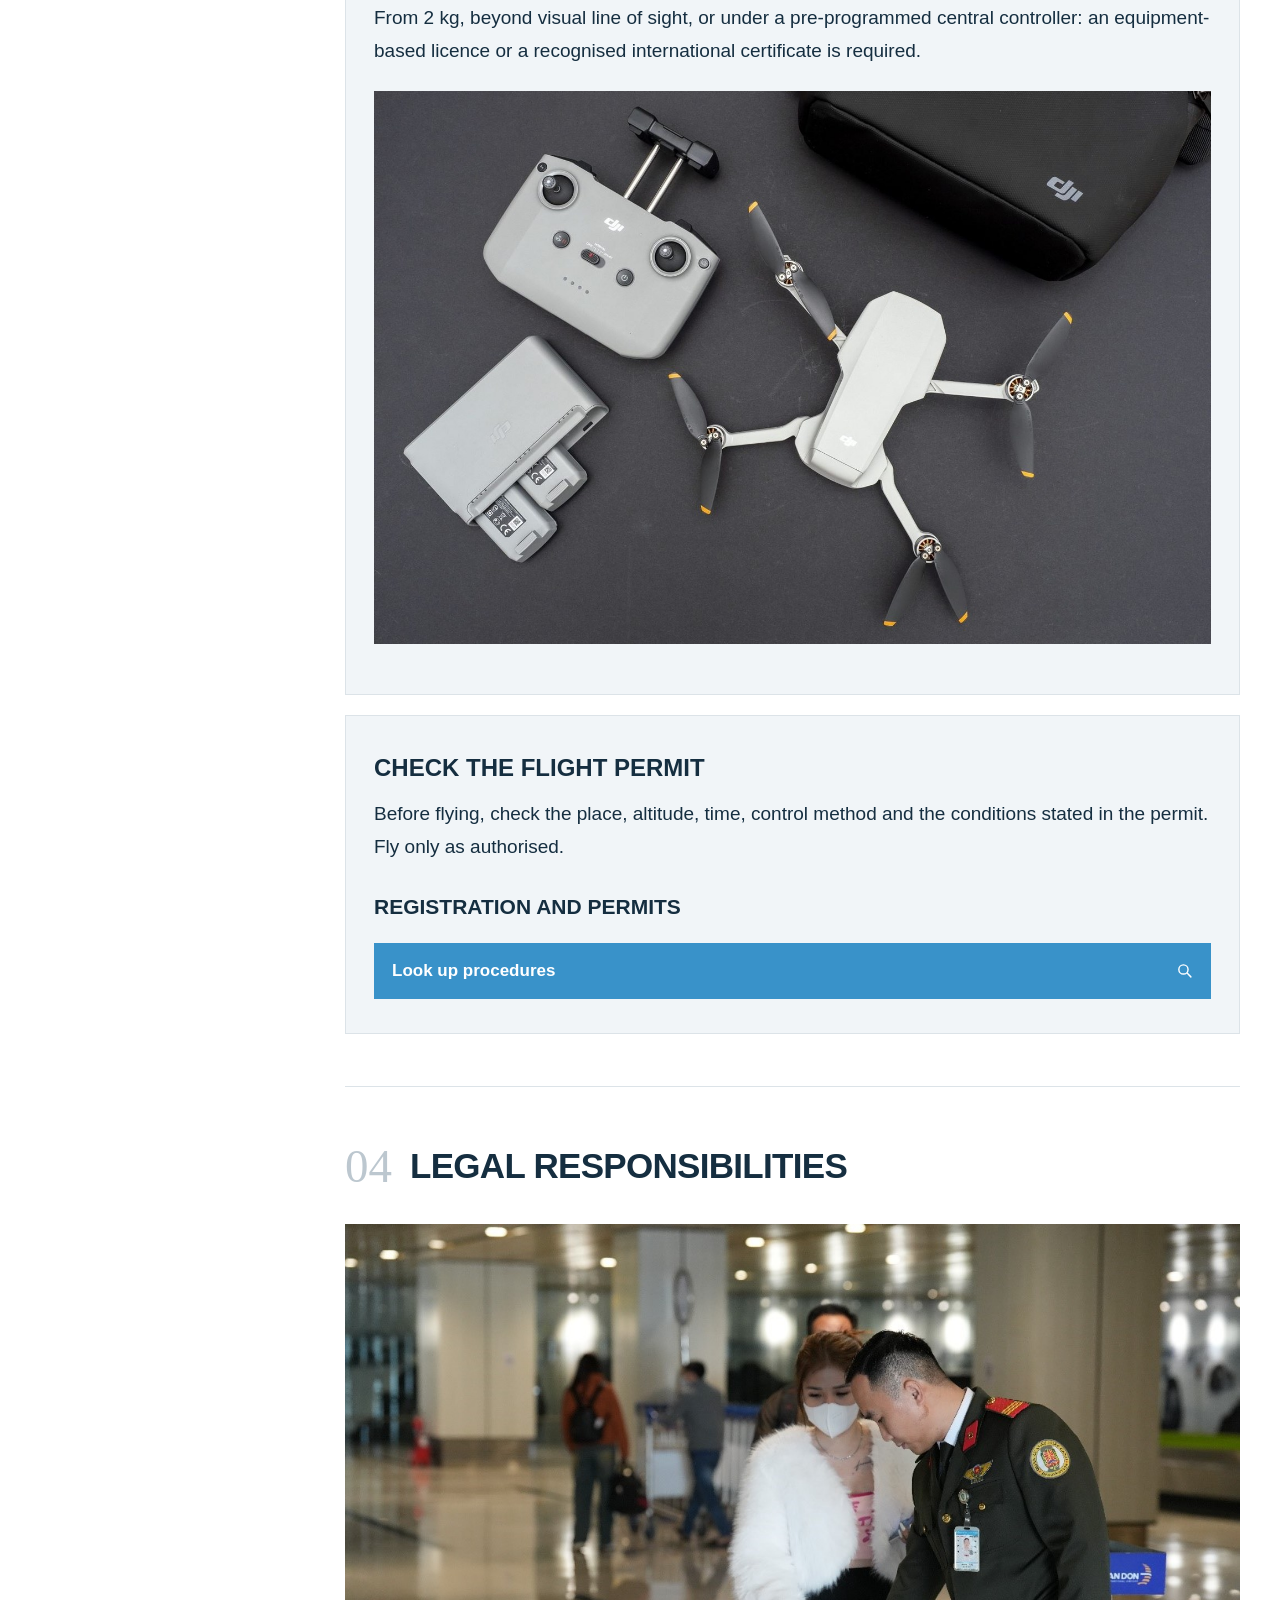
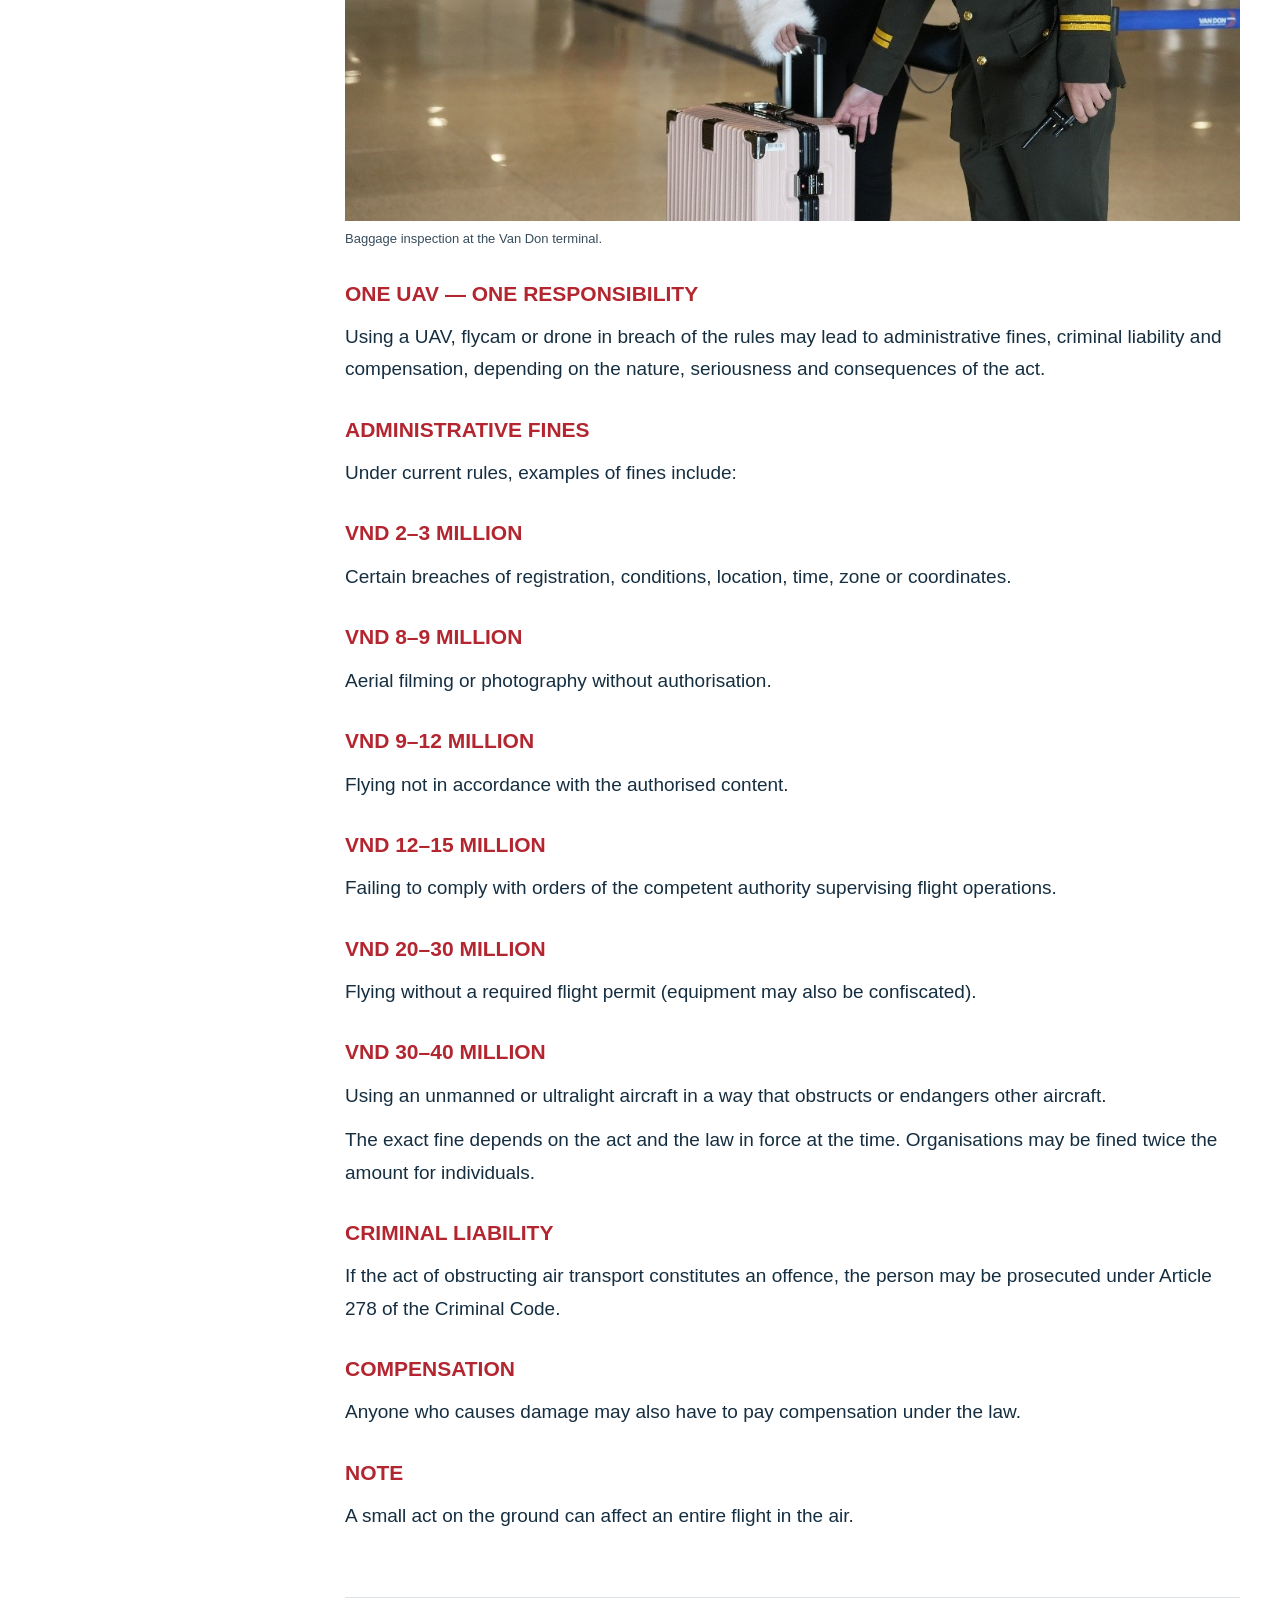
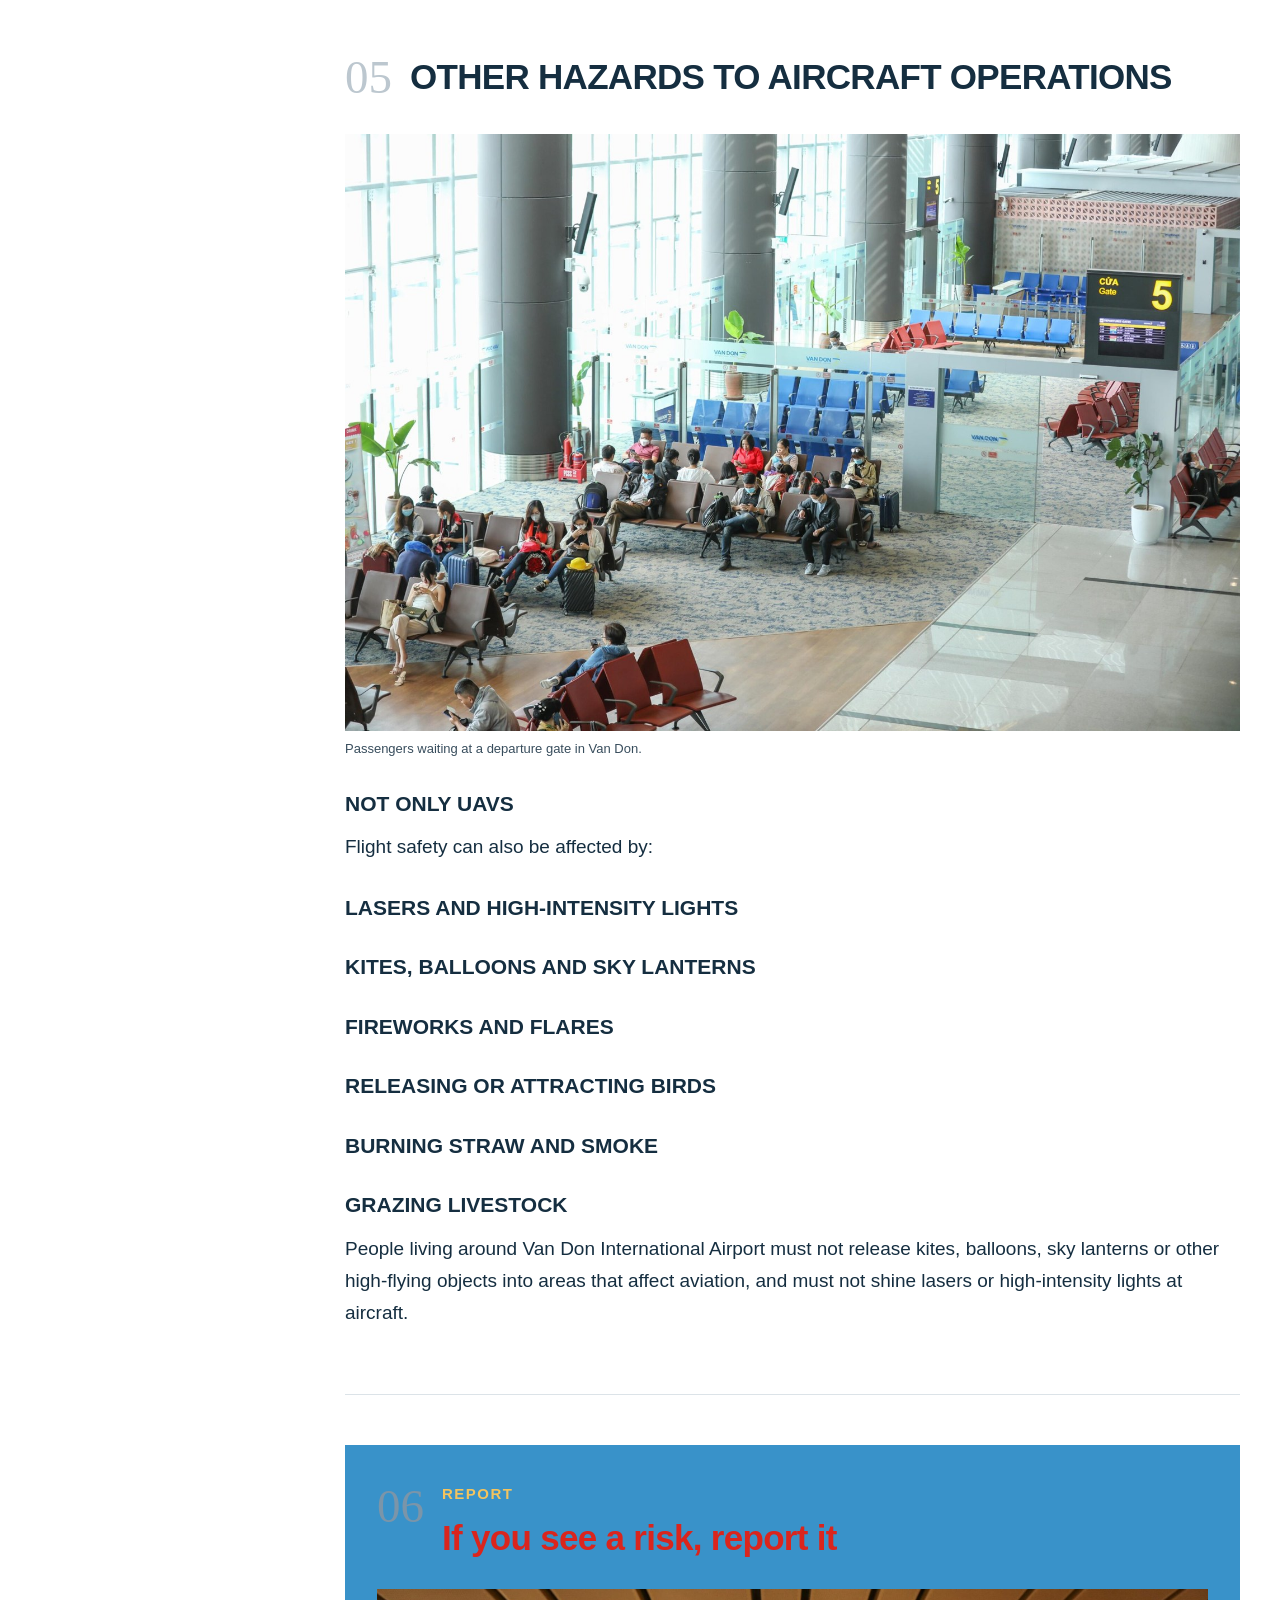
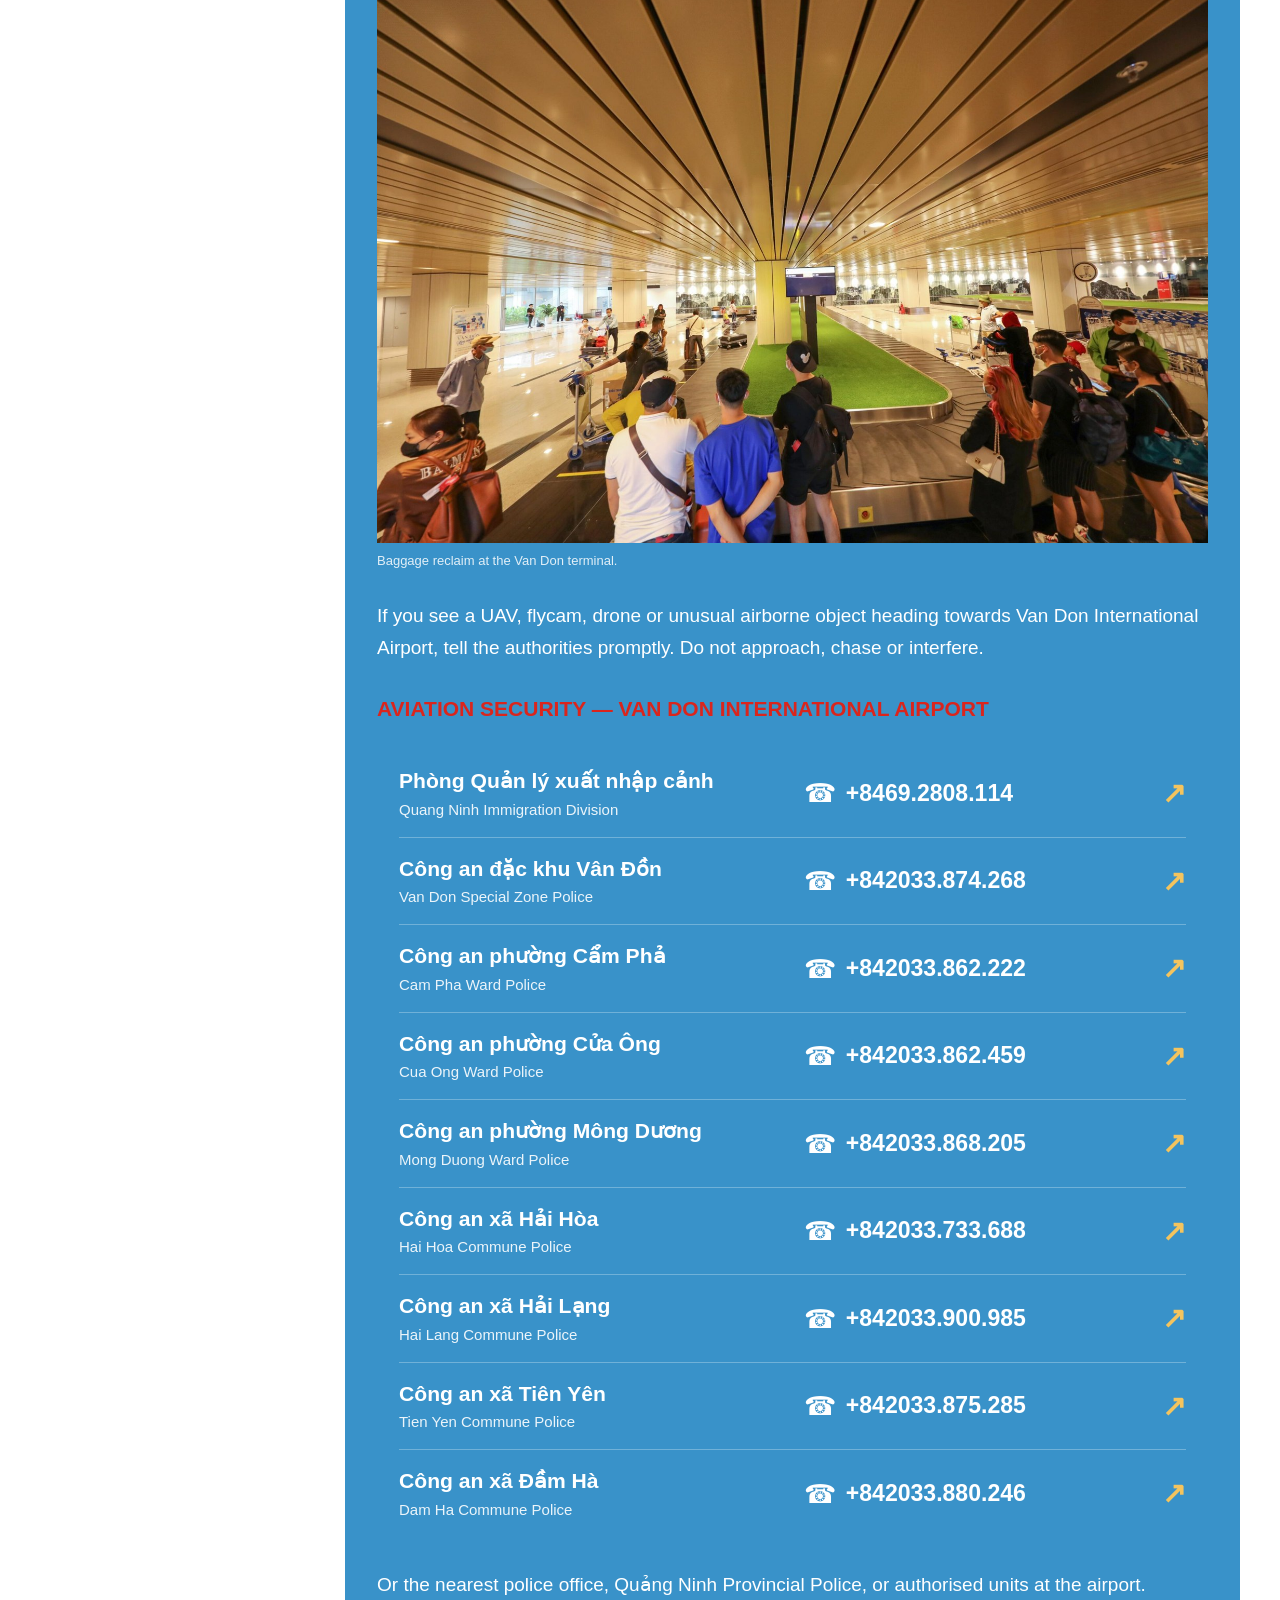
==== commit 62c07bce: "Update en.html" ====
--- a/en.html
+++ b/en.html
@@ -6,7 +6,7 @@
   <title>Aviation Safety — Vân Đồn</title>
   <meta name="description" content="Information on prohibited and restricted flight zones, UAV responsibilities and aviation safety reporting at Van Don International Airport.">
   <link rel="icon" type="image/svg+xml" href="data:image/svg+xml,%3Csvg xmlns='http://www.w3.org/2000/svg' viewBox='0 0 32 32'%3E%3Crect width='32' height='32' rx='8' fill='%230b2033'/%3E%3Cpath d='M16 5L20 14L28 16L20 19L18 27L14 27L12 19L4 16L12 14Z' fill='%23f4c45e'/%3E%3C/svg%3E">
-  <link rel="stylesheet" href="style.css">
+  <link rel="stylesheet" href="style.css?v=contacts20261016">
   <link rel="alternate" hreflang="vi" href="vi.html">
   <link rel="alternate" hreflang="en" href="en.html">
   <link rel="alternate" hreflang="x-default" href="./">
@@ -267,17 +267,17 @@
                         </span>
                         <span class="contact-arrow" aria-hidden="true">↗</span>
                       </a>
-                      <div class="aviation-contact aviation-contact--unavailable">
+                      <a class="aviation-contact" href="tel:+842033868205">
                         <span class="aviation-contact__info">
                           <strong>Công an phường Mông Dương</strong>
                           <span>Mong Duong Ward Police</span>
                         </span>
                         <span class="aviation-contact__phone">
                           <span class="contact-icon" aria-hidden="true">☎&#xfe0e;</span>
-                          <strong>---------</strong>
-                        </span>
-                        <span class="contact-arrow" aria-hidden="true">↗</span>
-                      </div>
+                          <strong>+842033.868.205</strong>
+                        </span>
+                        <span class="contact-arrow" aria-hidden="true">↗</span>
+                      </a>
                       <a class="aviation-contact" href="tel:+842033733688">
                         <span class="aviation-contact__info">
                           <strong>Công an xã Hải Hòa</strong>
@@ -366,7 +366,7 @@
     <a href="https://cambay.mod.gov.vn/" target="_blank" rel="noopener">Official map
       <svg class="map-search-icon" xmlns="http://www.w3.org/2000/svg" viewBox="0 0 24 24" width="18" height="18" fill="none" stroke="currentColor" stroke-width="2" stroke-linecap="round" aria-hidden="true"><circle cx="10.5" cy="10.5" r="6.5"/><path d="m16 16 5 5"/></svg>
     </a>
-    <a href="tel:+8469.2808.114">Call to report</a>
+    <a href="tel:+84692808114">Call to report</a>
   </div>
 </body>
 </html>
--- a/style.css
+++ b/style.css
@@ -154,15 +154,123 @@
 .hero-copy>p{font-family:"Times New Roman",Times,"Noto Serif","Liberation Serif",serif}
 .section-no{font-family:"Times New Roman",Times,Georgia,serif}
 header .brand:has(.agency-name){flex:1;min-width:0;container-type:inline-size}
-header .brand .agency-name{display:block;font-size:min(15px,3.5cqw);letter-spacing:0;white-space:nowrap;line-height:1.5}
-header .brand .agency-name small{display:block;font-size:inherit;white-space:nowrap;letter-spacing:0}
+header .brand .agency-name{display:block;font-size:min(15px,3.5cqw);letter-spacing:0;white-space:nowrap;line-height:1.5}
+header .brand .agency-name small{display:block;font-size:inherit;white-space:nowrap;letter-spacing:0}
 header .header-phone{flex-shrink:0}
 
 /* Full images preserve the terminal and control tower in the local Van Don preview. */
-.hero-banner.hero-banner-full{aspect-ratio:auto}
-.airport-photo{margin:28px 0;max-width:100%}
-.airport-photo .section-photo{margin:0;width:100%;height:auto}
-.airport-photo figcaption{font-size:13px;line-height:1.6;margin-top:8px;opacity:.85}
-.airport-photo figcaption a{text-decoration:underline}
-.section-6 .airport-photo figcaption{color:#fff}
-
+.hero-banner.hero-banner-full{aspect-ratio:auto}
+.airport-photo{margin:28px 0;max-width:100%}
+.airport-photo .section-photo{margin:0;width:100%;height:auto}
+.airport-photo figcaption{font-size:13px;line-height:1.6;margin-top:8px;opacity:.85}
+.airport-photo figcaption a{text-decoration:underline}
+.section-6 .airport-photo figcaption{color:#fff}
+
+
+/* Aviation security contact directory: agency names, translations and tap-to-call numbers. */
+.section-6 .aviation-contacts {
+  width: 100%;
+  margin: 18px 0 24px;
+  padding: 8px 22px;
+  color: #fff;
+  background: #3992C9;
+  font-family: Arial, Helvetica, sans-serif;
+}
+.section-6 .aviation-contact {
+  display: grid;
+  grid-template-columns: minmax(0, 1.15fr) minmax(245px, 1fr) 28px;
+  align-items: center;
+  gap: 16px;
+  min-width: 0;
+  padding: 17px 0;
+  color: #fff;
+  text-decoration: none;
+  border-bottom: 1px solid rgba(255,255,255,.28);
+  font-size: 16px;
+  letter-spacing: 0;
+  line-height: 1.4;
+}
+.section-6 .aviation-contact:last-child { border-bottom: 0; }
+.section-6 a.aviation-contact:hover,
+.section-6 a.aviation-contact:focus-visible {
+  background: rgba(255,255,255,.09);
+  outline-offset: 2px;
+}
+.aviation-contact__info {
+  display: flex;
+  flex-direction: column;
+  gap: 3px;
+  min-width: 0;
+}
+.aviation-contact__info strong {
+  color: #fff;
+  font-size: clamp(16px, 1.65vw, 22px);
+  line-height: 1.35;
+  overflow-wrap: anywhere;
+}
+.aviation-contact__info > span {
+  color: rgba(255,255,255,.9);
+  font-size: 15px;
+  line-height: 1.4;
+  overflow-wrap: anywhere;
+}
+.section-6 .aviation-contact__phone {
+  display: flex;
+  align-items: center;
+  gap: 10px;
+  min-width: 0;
+  white-space: nowrap;
+}
+.section-6 .aviation-contact__phone .contact-icon {
+  flex-shrink: 0;
+  font-size: 26px;
+  color: #fff;
+}
+.section-6 .aviation-contact__phone strong {
+  color: #fff;
+  font-size: clamp(16px, 1.8vw, 25px);
+  line-height: 1.3;
+  font-variant-numeric: tabular-nums;
+  overflow-wrap: anywhere;
+}
+.section-6 .contact-arrow {
+  justify-self: end;
+  color: #F4C45E;
+  font-size: 29px;
+  line-height: 1;
+  font-weight: 700;
+}
+.section-6 .aviation-contact--unavailable { cursor: default; }
+@media (max-width: 960px) {
+  .section-6 .aviation-contacts { padding: 6px 16px; }
+  .section-6 .aviation-contact {
+    grid-template-columns: minmax(0, 1fr) auto 22px;
+    gap: 10px;
+  }
+  .section-6 .aviation-contact__info strong { font-size: 17px; }
+  .section-6 .aviation-contact__info > span { font-size: 13px; }
+  .section-6 .aviation-contact__phone { gap: 7px; }
+  .section-6 .aviation-contact__phone strong { font-size: 16px; }
+  .section-6 .aviation-contact__phone .contact-icon { font-size: 21px; }
+  .section-6 .contact-arrow { font-size: 24px; }
+}
+@media (max-width: 560px) {
+  .section-6 .aviation-contacts { margin-left: -8px; margin-right: -8px; padding: 5px 12px; }
+  .section-6 .aviation-contact {
+    grid-template-columns: minmax(0, 1fr) 22px;
+    gap: 5px 8px;
+    padding: 13px 0;
+  }
+  .section-6 .aviation-contact__info strong { font-size: 17px; }
+  .section-6 .aviation-contact__info > span { font-size: 13px; }
+  .section-6 .aviation-contact__phone {
+    grid-column: 1;
+    grid-row: 2;
+    white-space: normal;
+  }
+  .section-6 .aviation-contact__phone strong { font-size: 18px; }
+  .section-6 .contact-arrow {
+    grid-column: 2;
+    grid-row: 1 / span 2;
+  }
+}
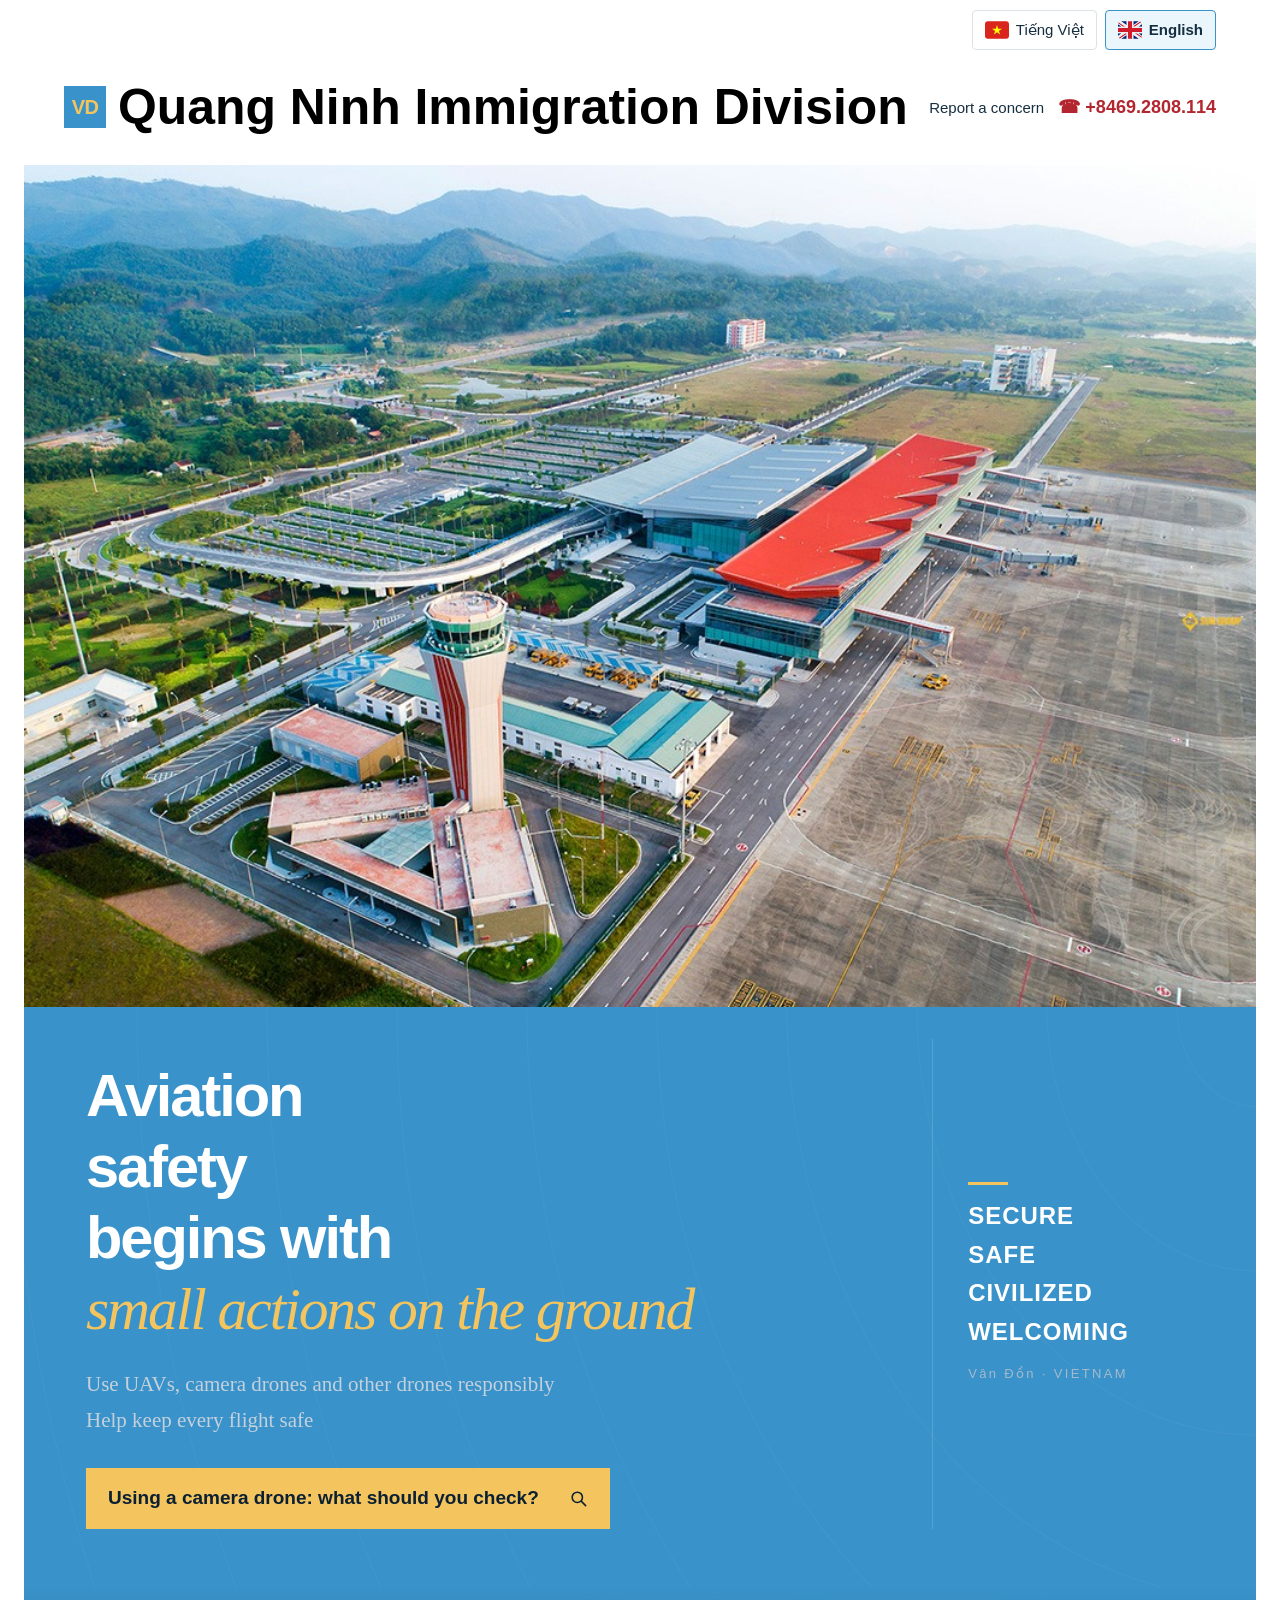
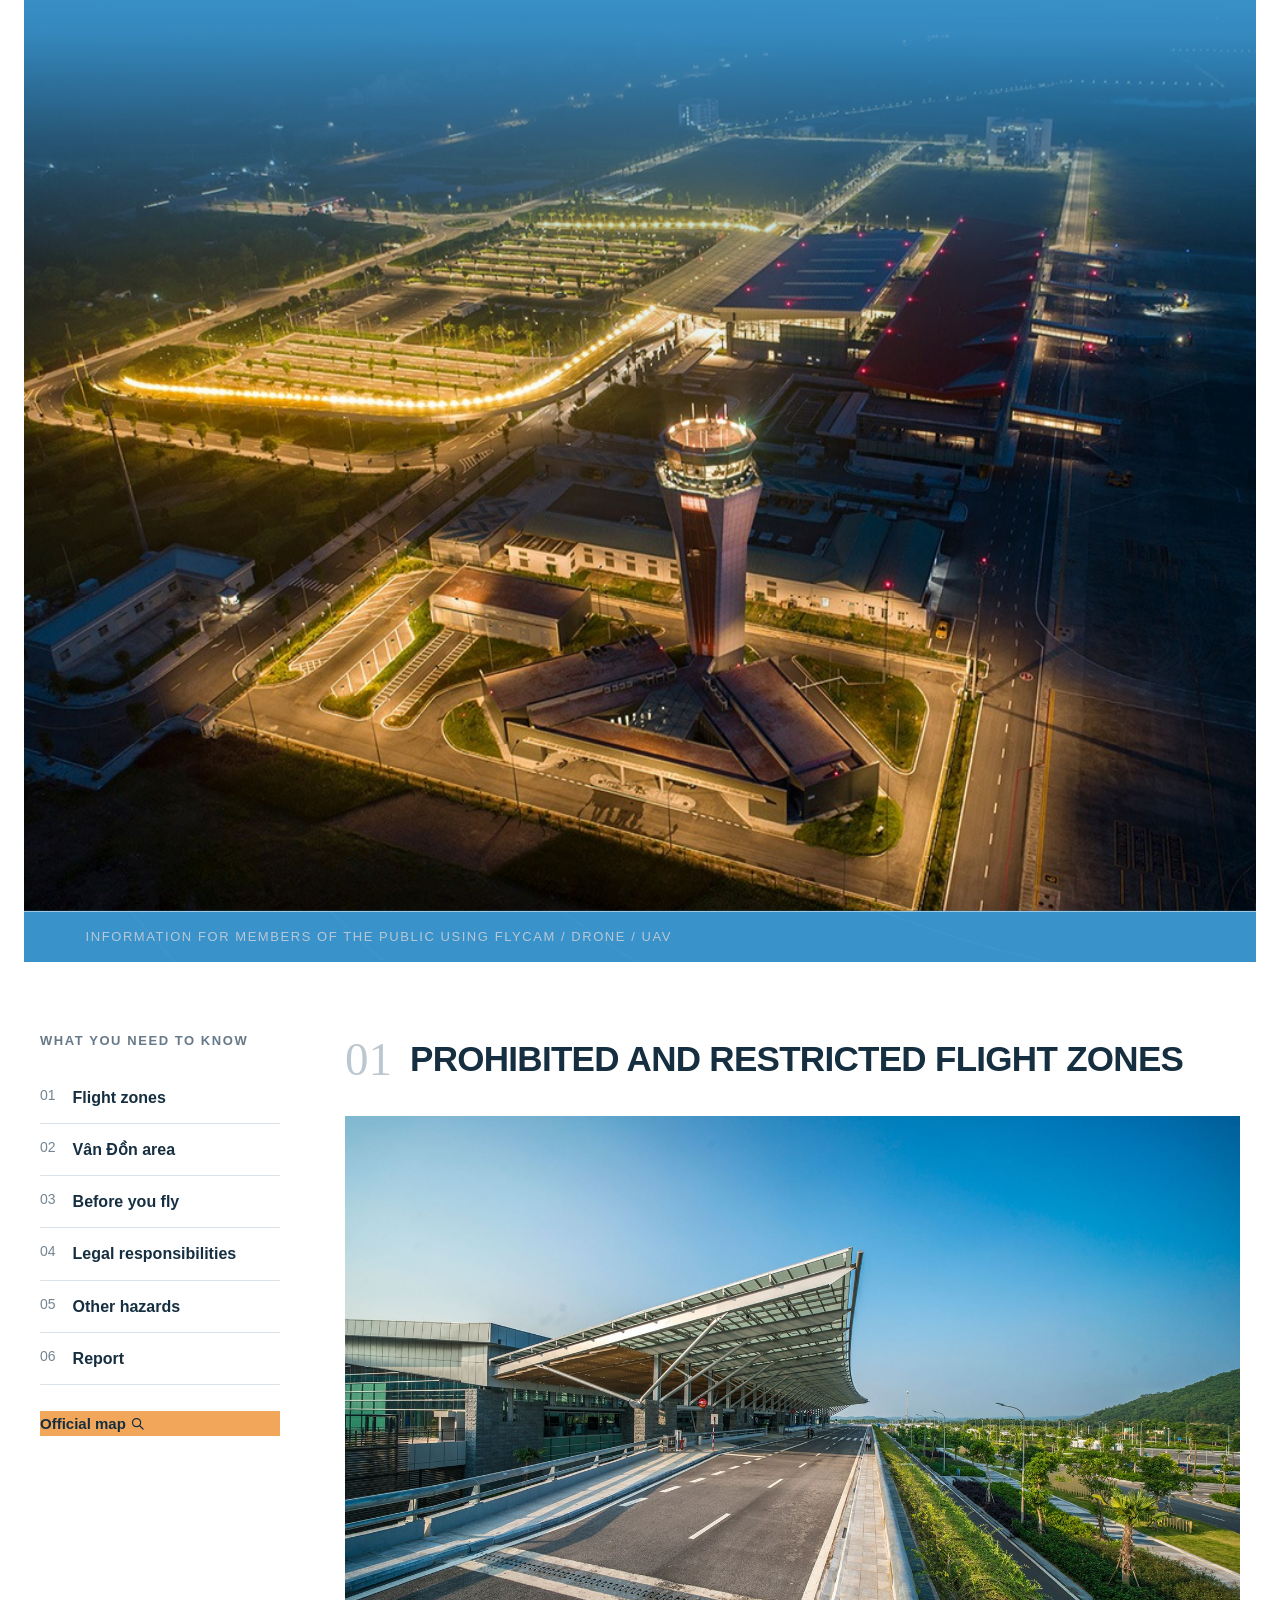
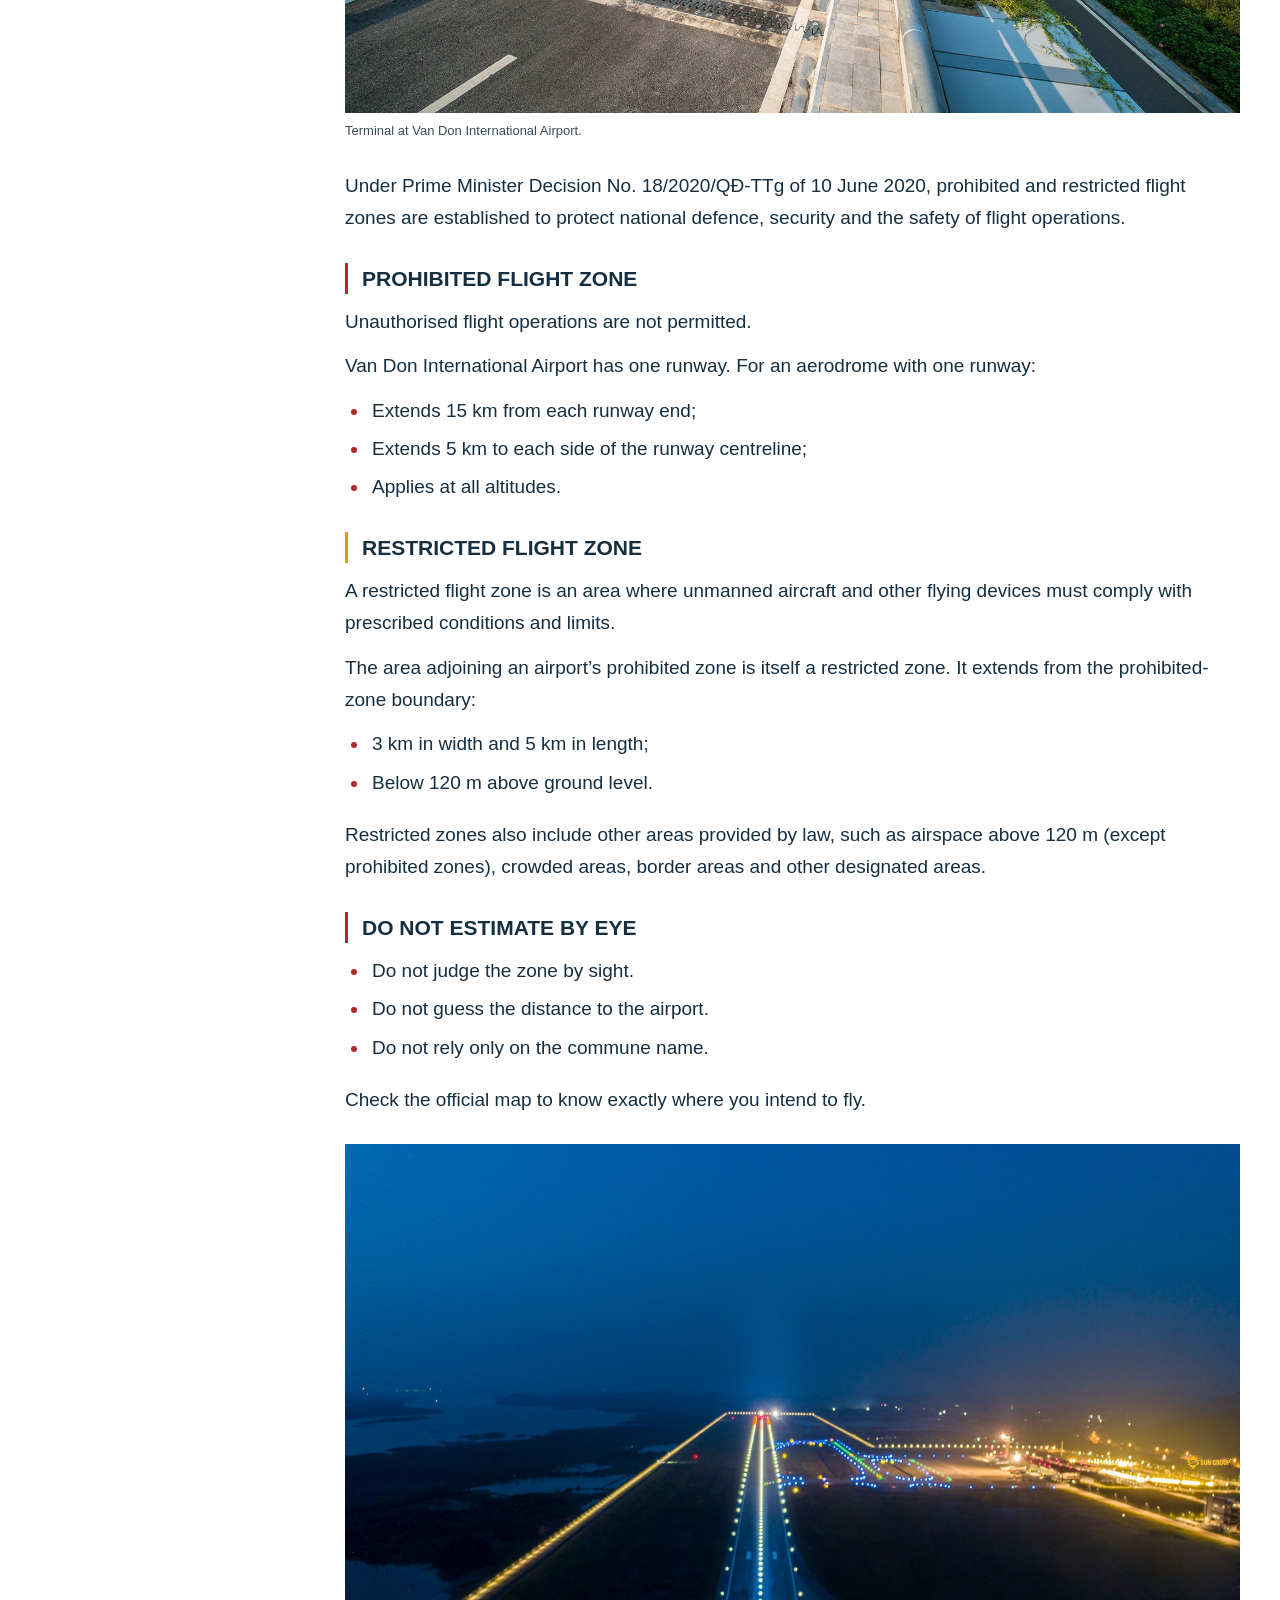
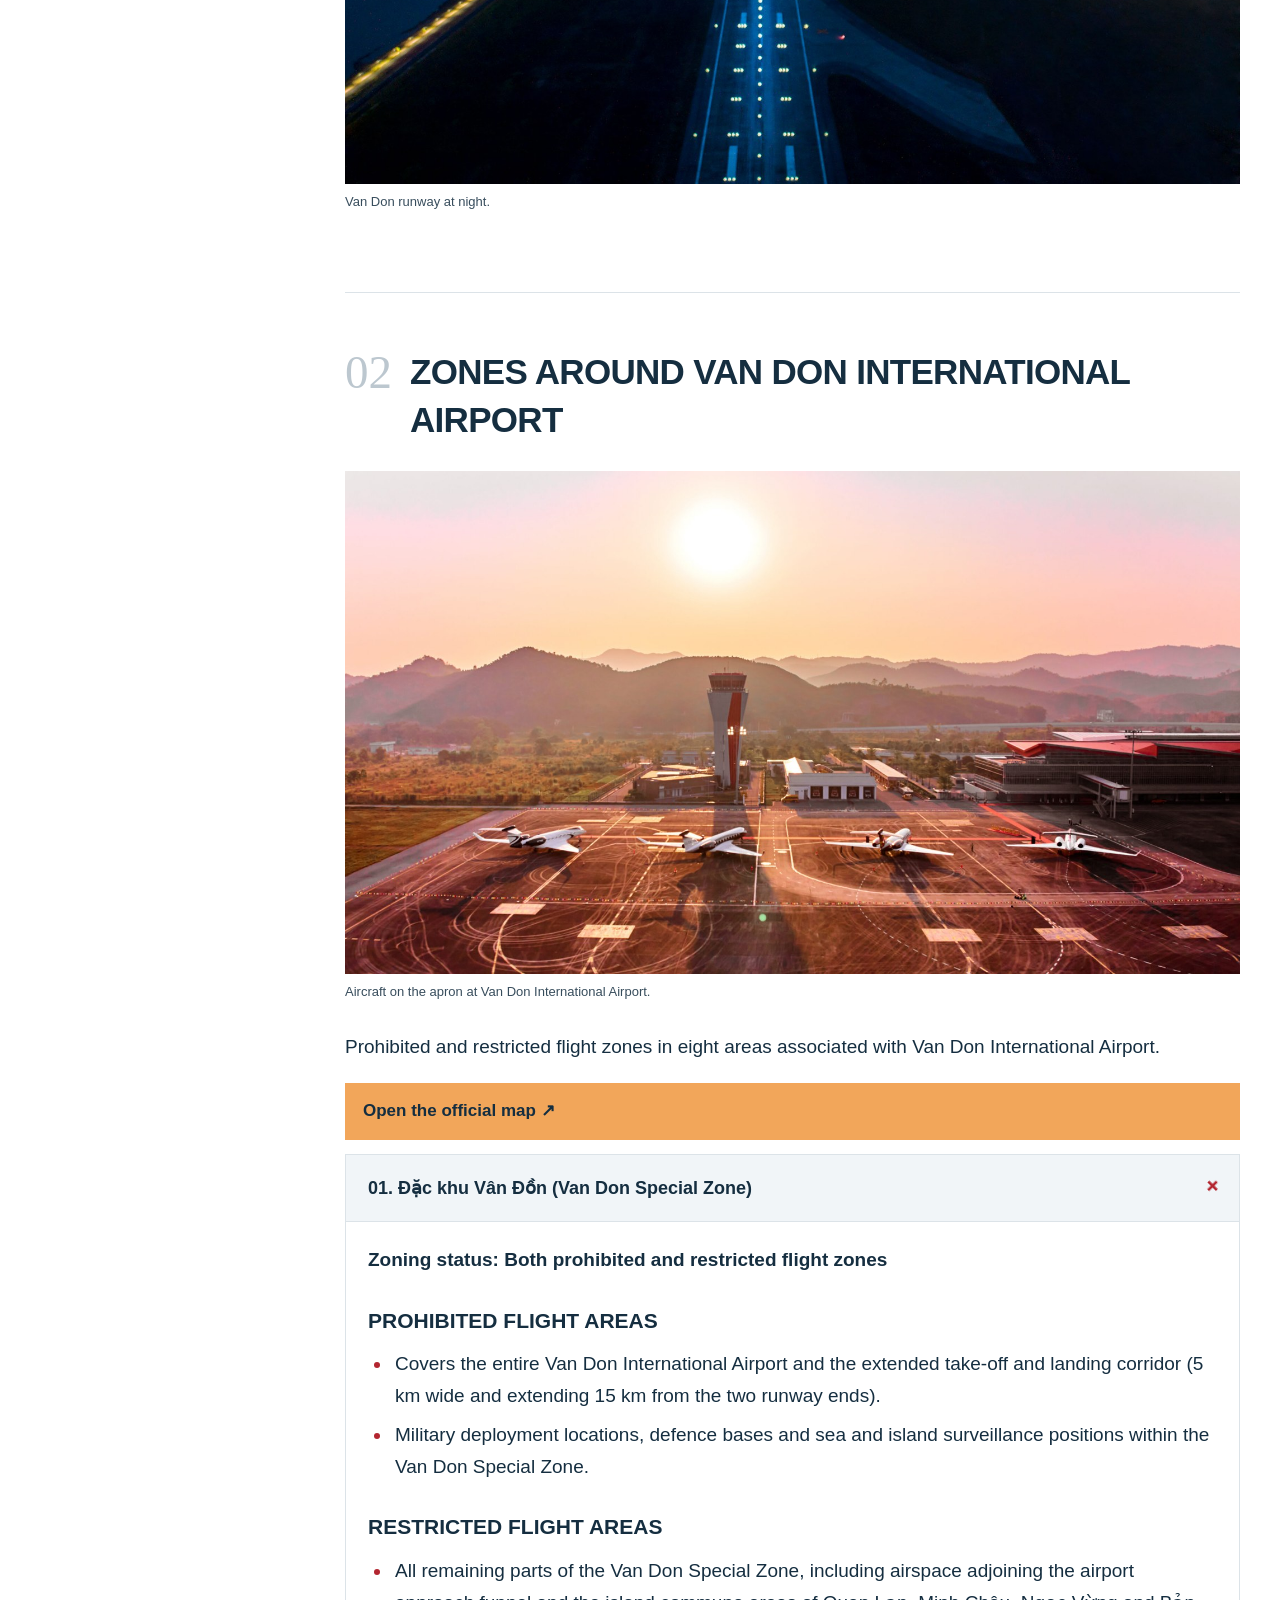
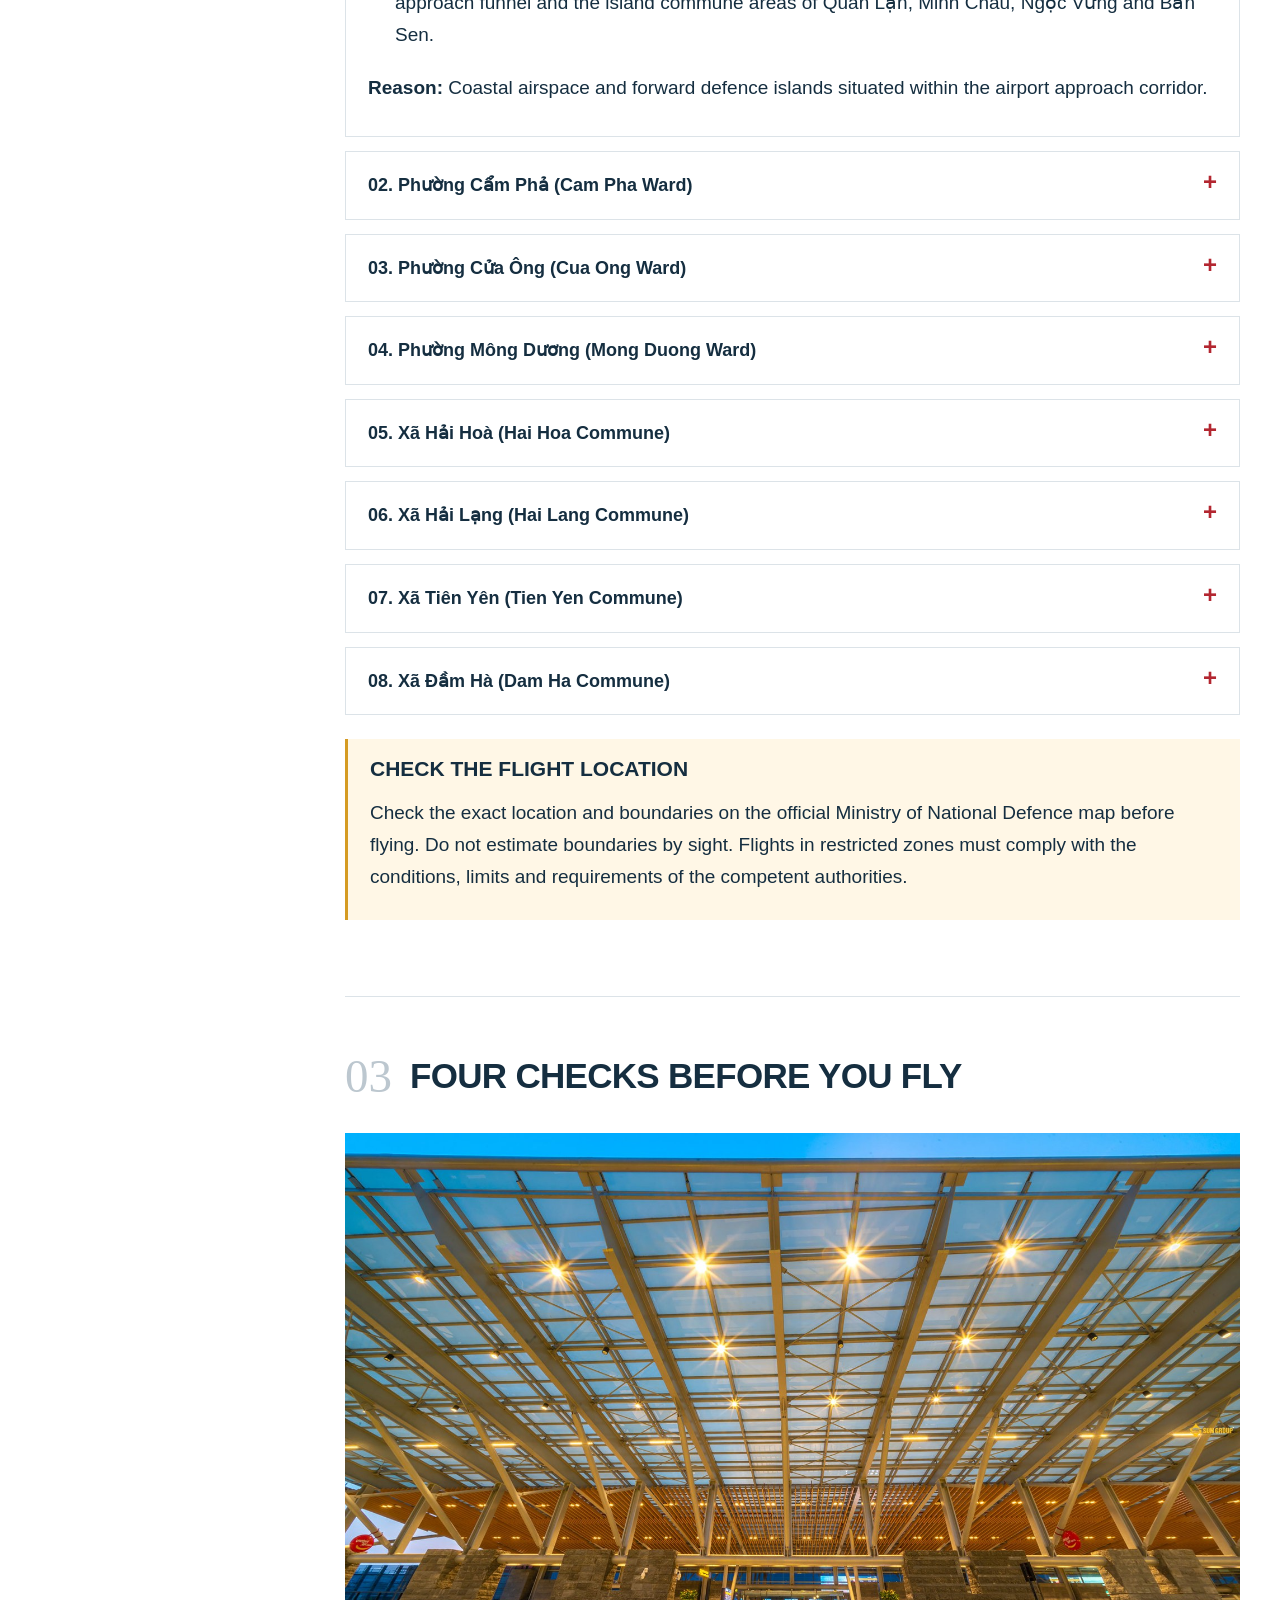
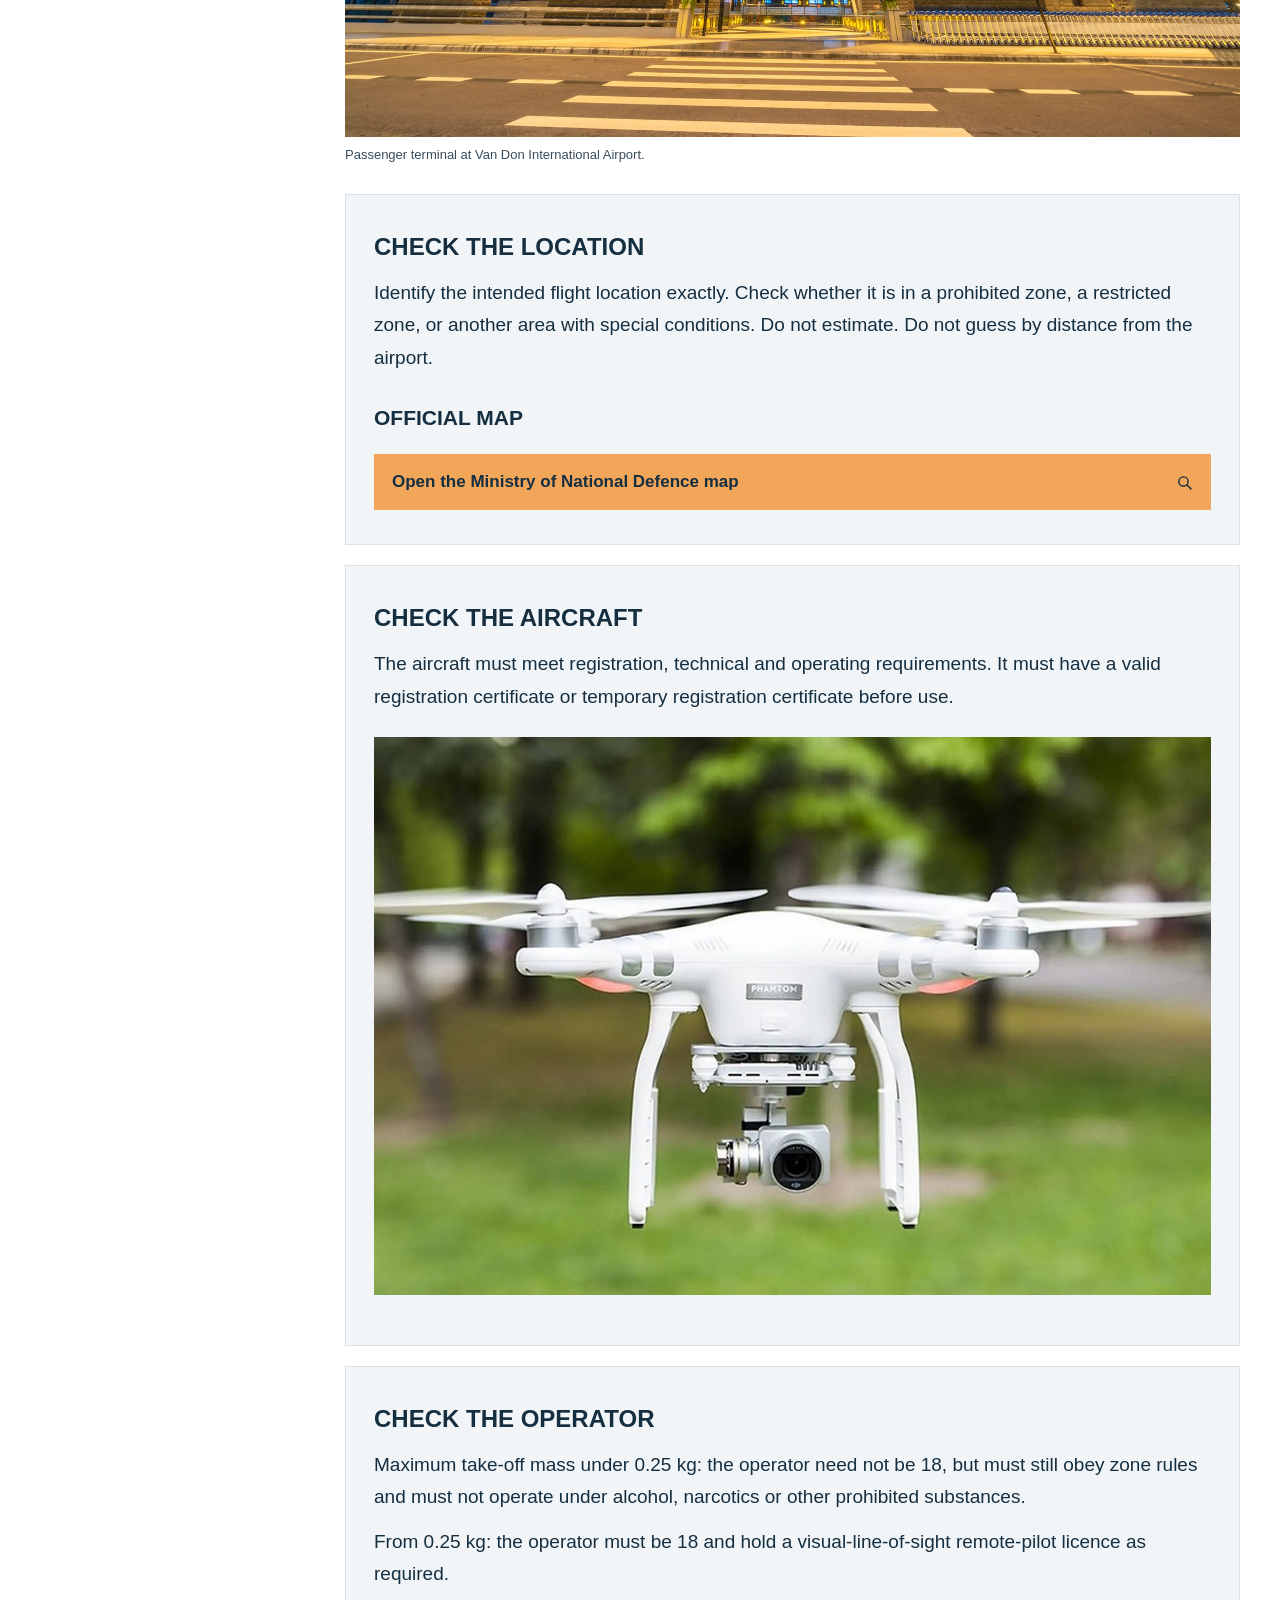
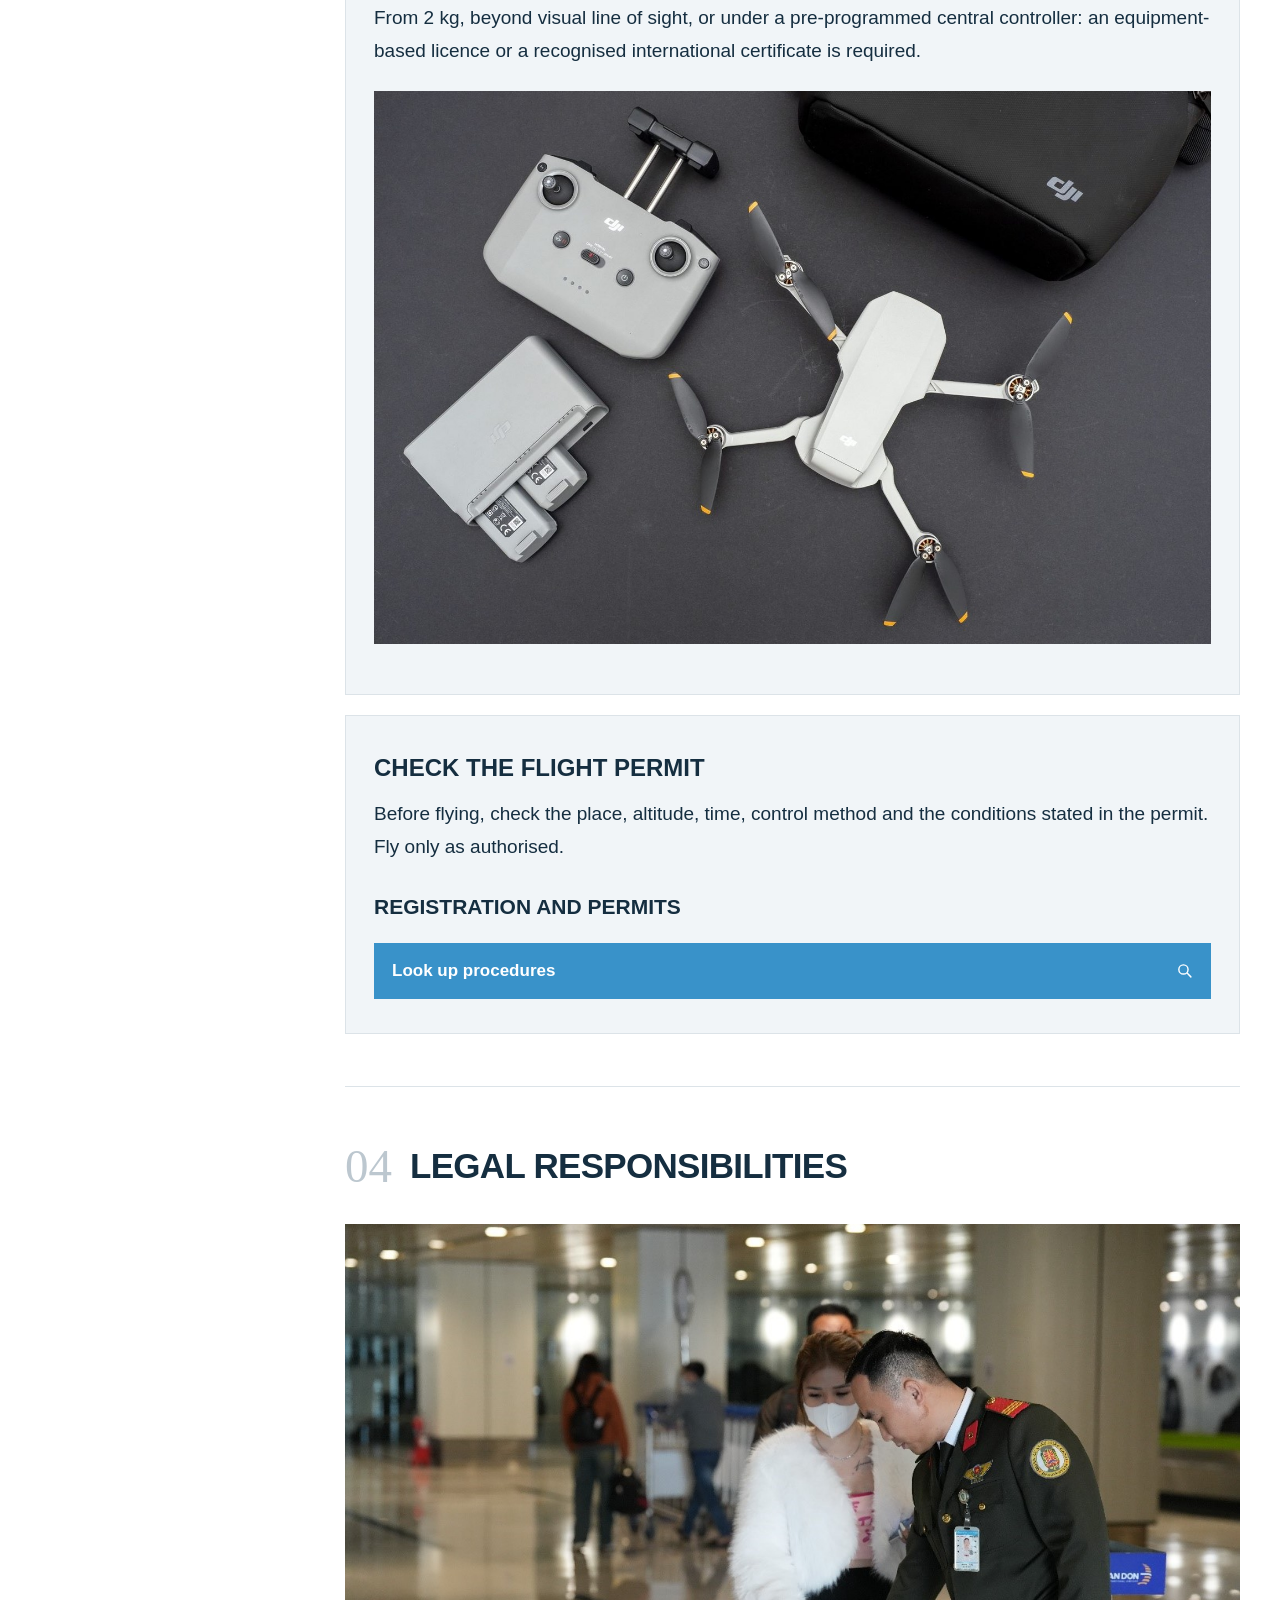
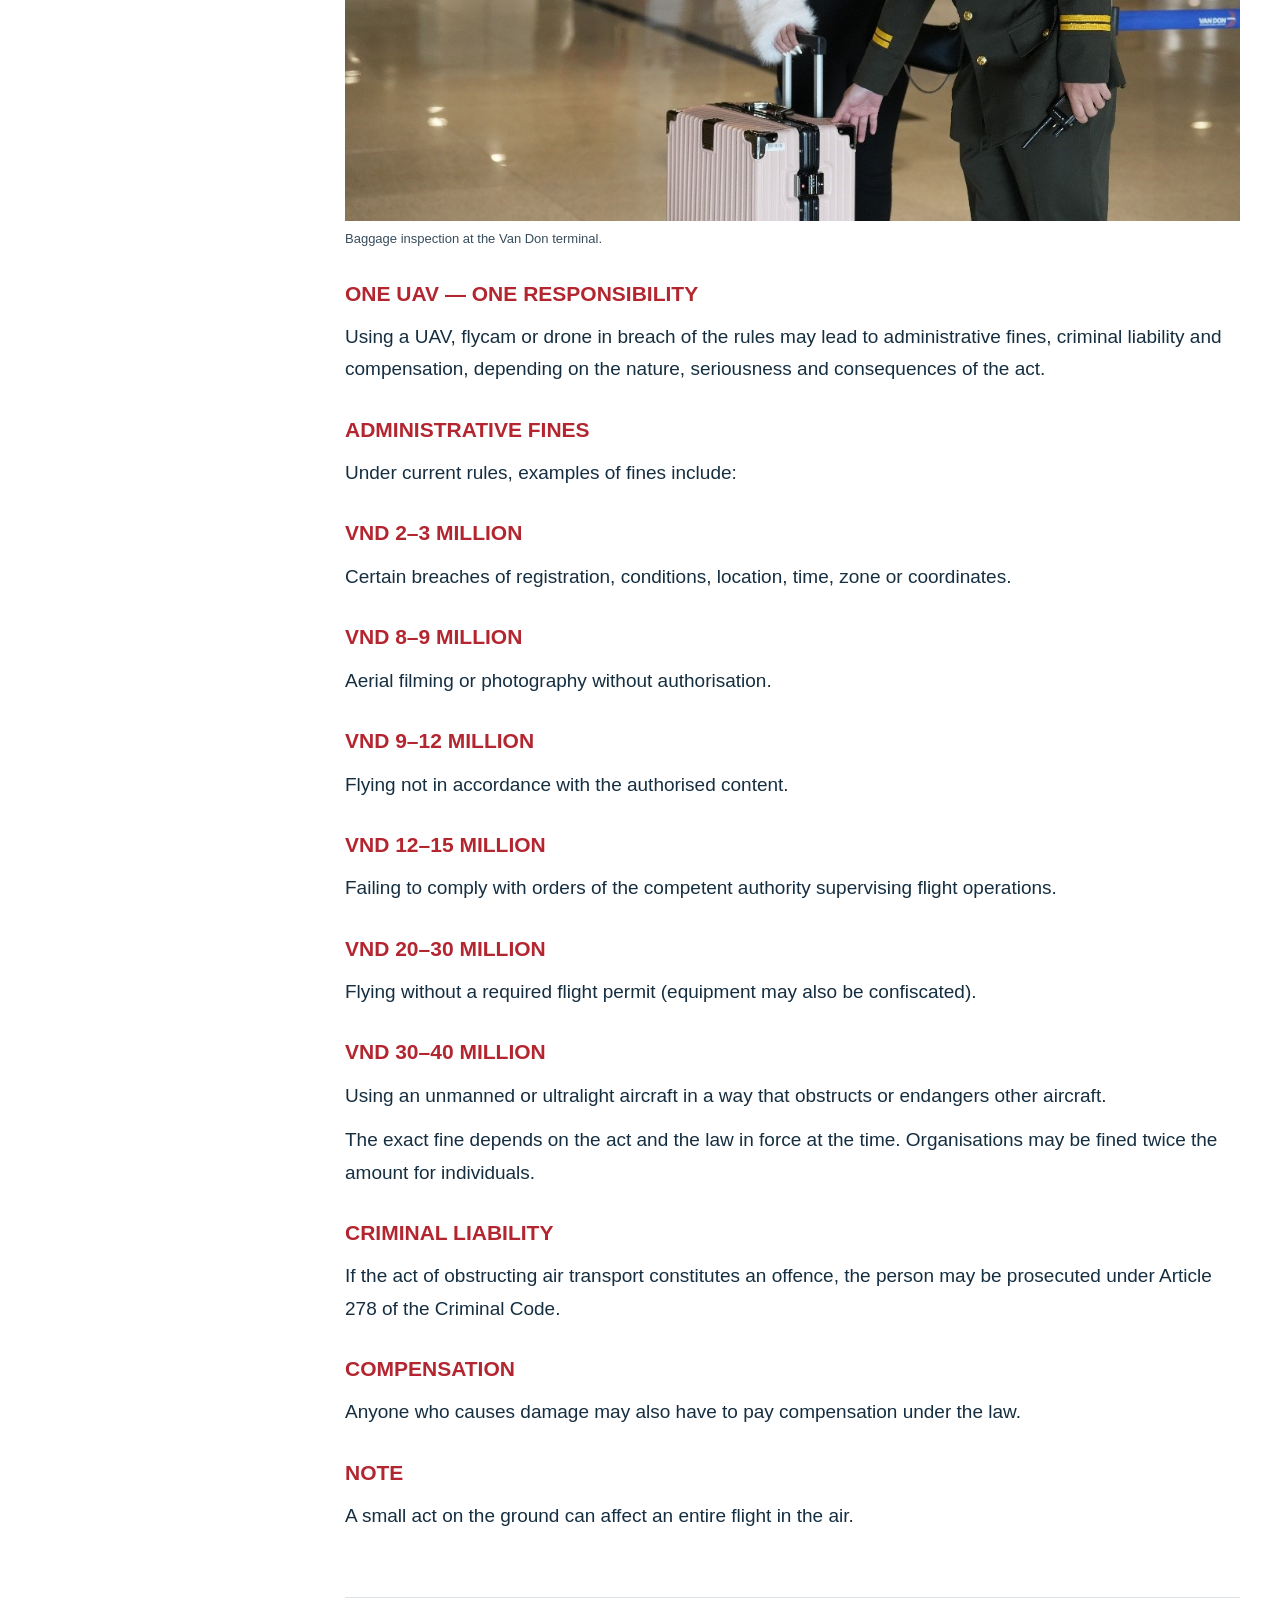
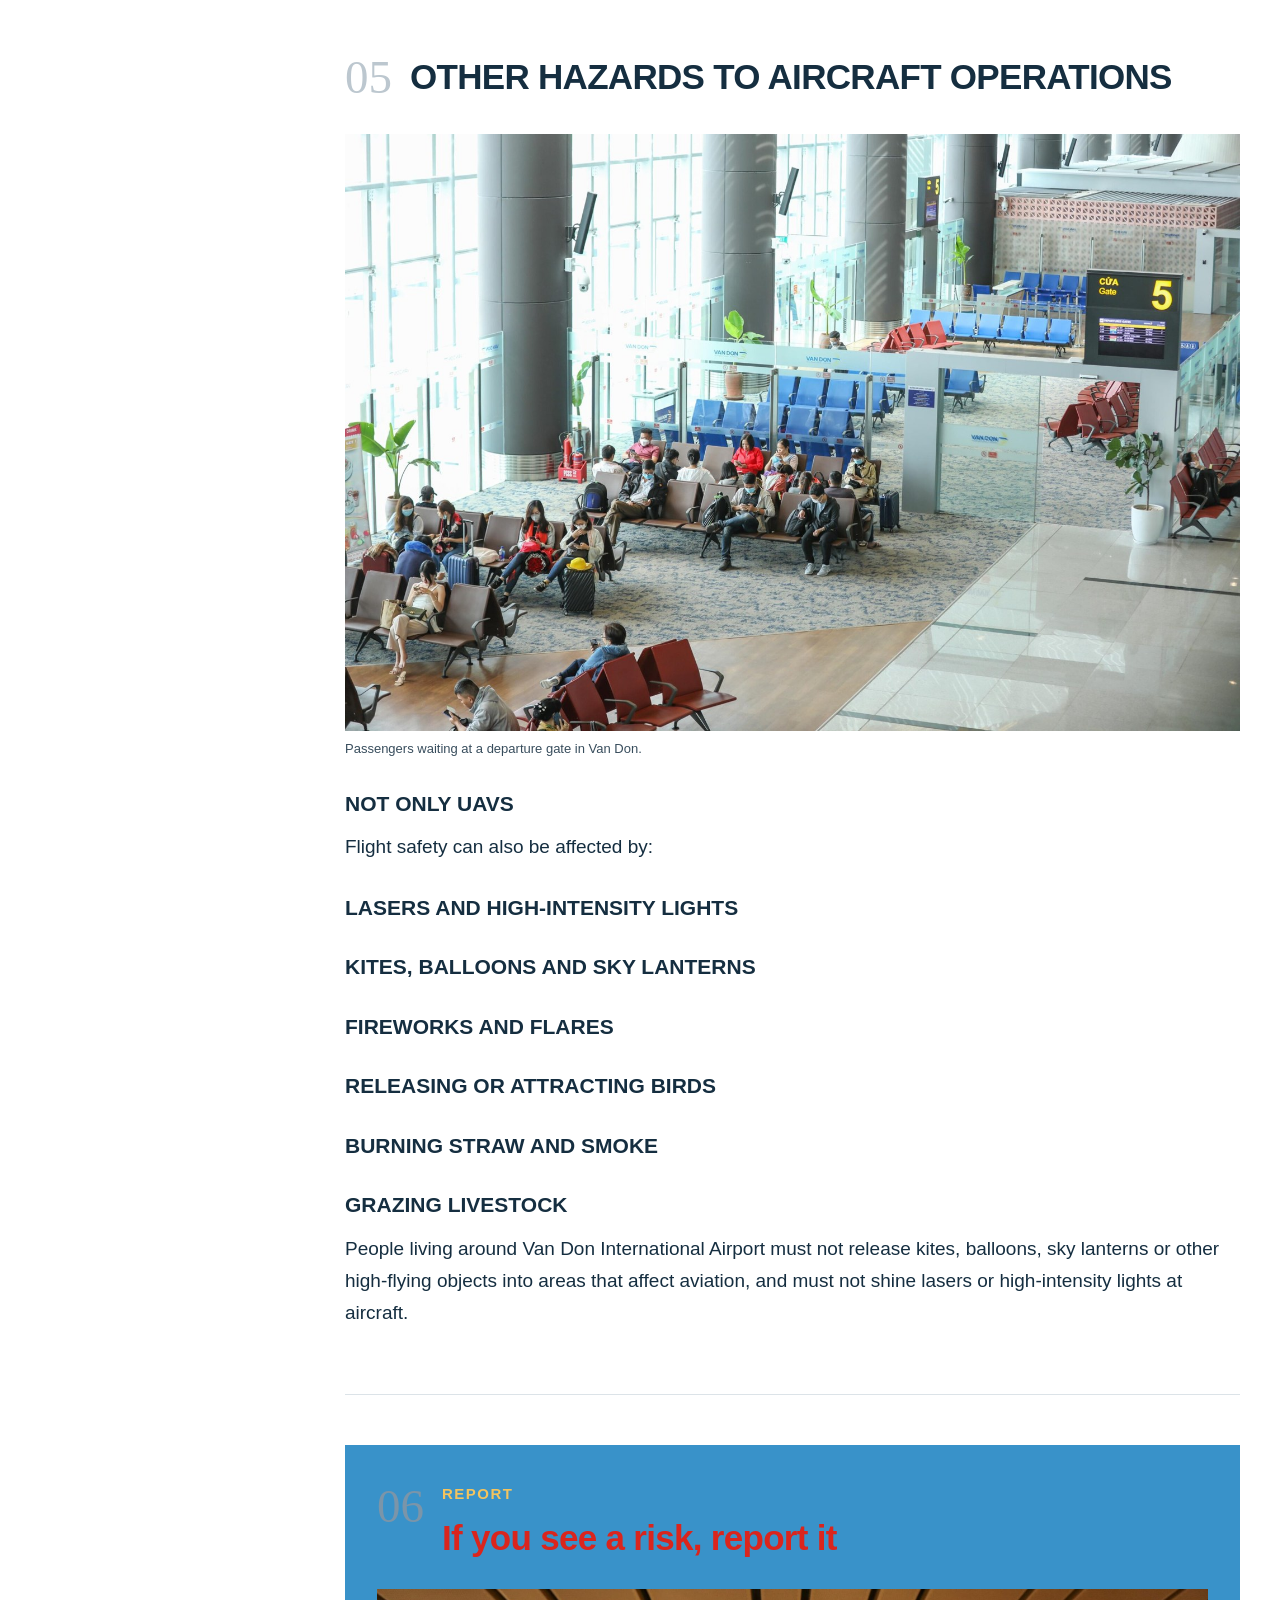
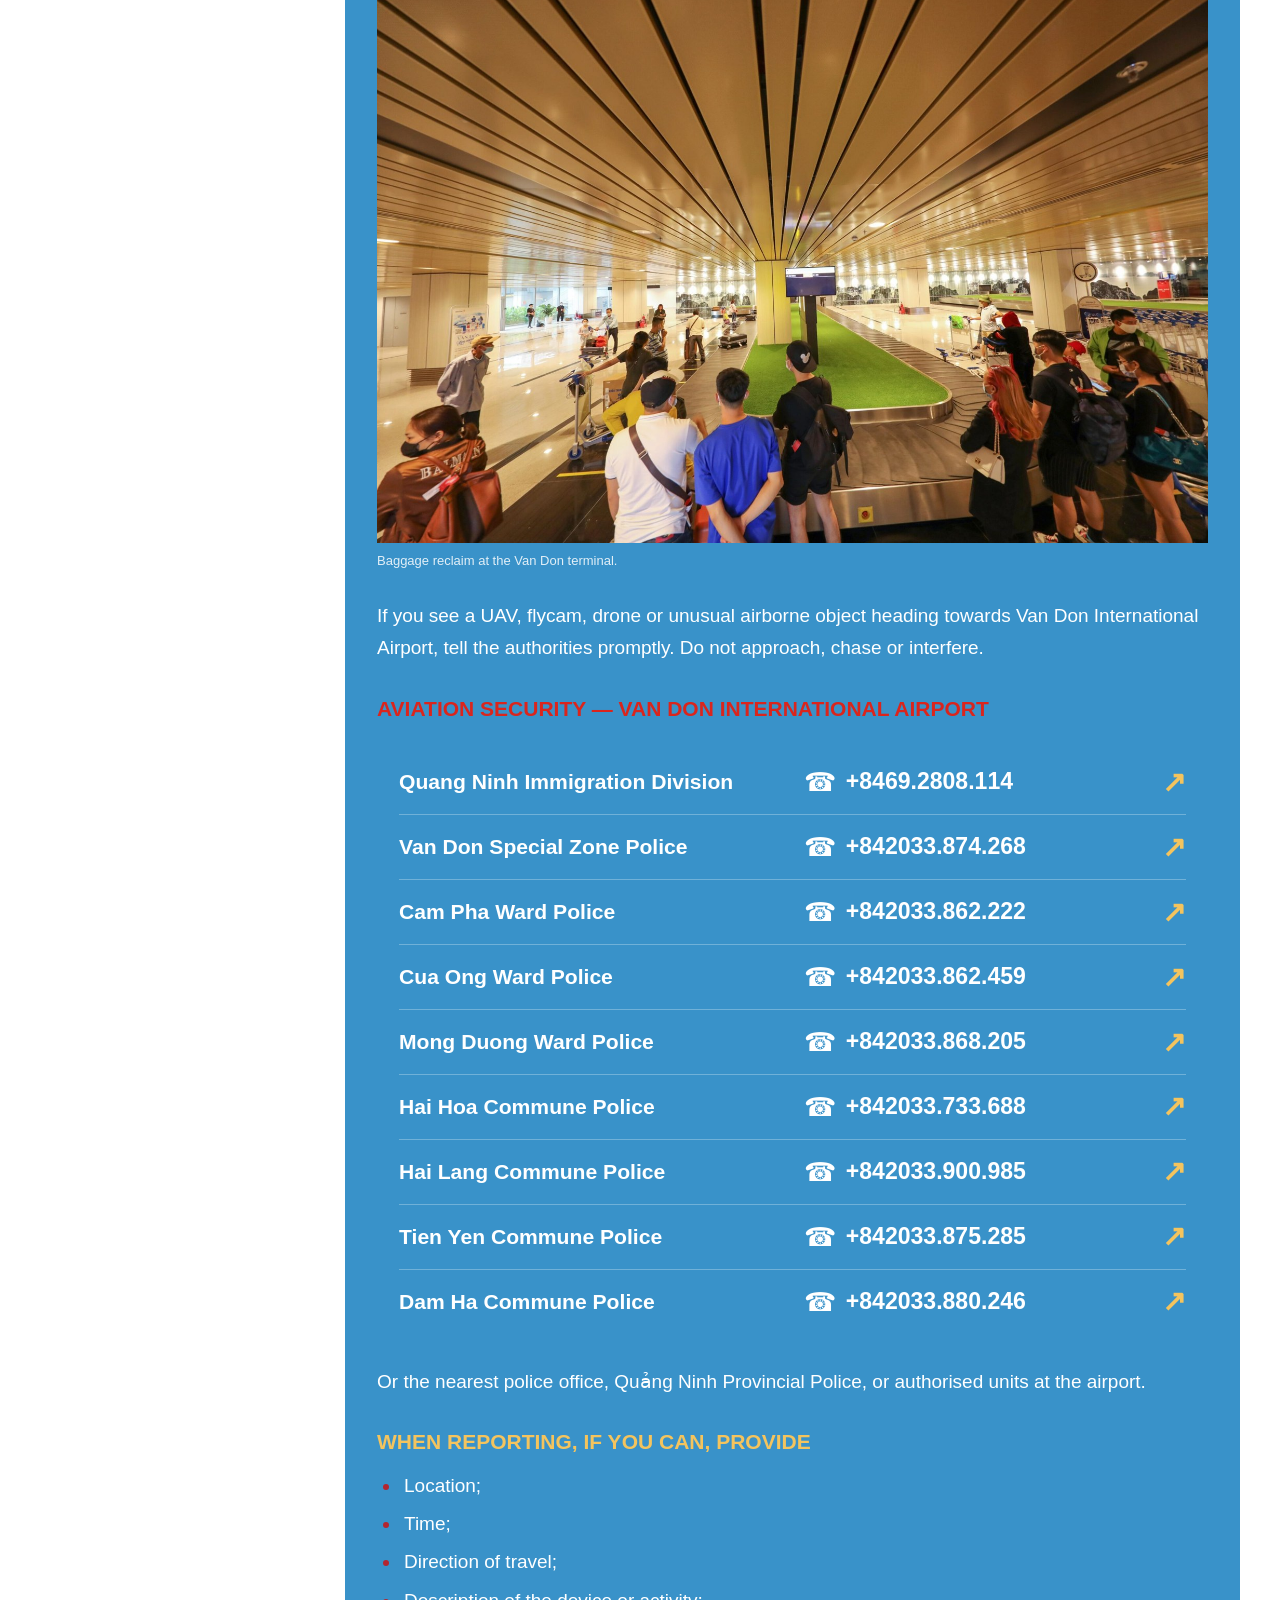
==== commit 5b700d43: "Update en.html" ====
--- a/en.html
+++ b/en.html
@@ -225,8 +225,7 @@
                     <div class="aviation-contacts" aria-label="Aviation security contact directory">
                       <a class="aviation-contact" href="tel:+84692808114">
                         <span class="aviation-contact__info">
-                          <strong>Phòng Quản lý xuất nhập cảnh</strong>
-                          <span>Quang Ninh Immigration Division</span>
+                          <strong>Quang Ninh Immigration Division</strong>
                         </span>
                         <span class="aviation-contact__phone">
                           <span class="contact-icon" aria-hidden="true">☎&#xfe0e;</span>
@@ -236,8 +235,7 @@
                       </a>
                       <a class="aviation-contact" href="tel:+842033874268">
                         <span class="aviation-contact__info">
-                          <strong>Công an đặc khu Vân Đồn</strong>
-                          <span>Van Don Special Zone Police</span>
+                          <strong>Van Don Special Zone Police</strong>
                         </span>
                         <span class="aviation-contact__phone">
                           <span class="contact-icon" aria-hidden="true">☎&#xfe0e;</span>
@@ -247,8 +245,7 @@
                       </a>
                       <a class="aviation-contact" href="tel:+842033862222">
                         <span class="aviation-contact__info">
-                          <strong>Công an phường Cẩm Phả</strong>
-                          <span>Cam Pha Ward Police</span>
+                          <strong>Cam Pha Ward Police</strong>
                         </span>
                         <span class="aviation-contact__phone">
                           <span class="contact-icon" aria-hidden="true">☎&#xfe0e;</span>
@@ -258,8 +255,7 @@
                       </a>
                       <a class="aviation-contact" href="tel:+842033862459">
                         <span class="aviation-contact__info">
-                          <strong>Công an phường Cửa Ông</strong>
-                          <span>Cua Ong Ward Police</span>
+                          <strong>Cua Ong Ward Police</strong>
                         </span>
                         <span class="aviation-contact__phone">
                           <span class="contact-icon" aria-hidden="true">☎&#xfe0e;</span>
@@ -269,8 +265,7 @@
                       </a>
                       <a class="aviation-contact" href="tel:+842033868205">
                         <span class="aviation-contact__info">
-                          <strong>Công an phường Mông Dương</strong>
-                          <span>Mong Duong Ward Police</span>
+                          <strong>Mong Duong Ward Police</strong>
                         </span>
                         <span class="aviation-contact__phone">
                           <span class="contact-icon" aria-hidden="true">☎&#xfe0e;</span>
@@ -280,8 +275,7 @@
                       </a>
                       <a class="aviation-contact" href="tel:+842033733688">
                         <span class="aviation-contact__info">
-                          <strong>Công an xã Hải Hòa</strong>
-                          <span>Hai Hoa Commune Police</span>
+                          <strong>Hai Hoa Commune Police</strong>
                         </span>
                         <span class="aviation-contact__phone">
                           <span class="contact-icon" aria-hidden="true">☎&#xfe0e;</span>
@@ -291,8 +285,7 @@
                       </a>
                       <a class="aviation-contact" href="tel:+842033900985">
                         <span class="aviation-contact__info">
-                          <strong>Công an xã Hải Lạng</strong>
-                          <span>Hai Lang Commune Police</span>
+                          <strong>Hai Lang Commune Police</strong>
                         </span>
                         <span class="aviation-contact__phone">
                           <span class="contact-icon" aria-hidden="true">☎&#xfe0e;</span>
@@ -302,8 +295,7 @@
                       </a>
                       <a class="aviation-contact" href="tel:+842033875285">
                         <span class="aviation-contact__info">
-                          <strong>Công an xã Tiên Yên</strong>
-                          <span>Tien Yen Commune Police</span>
+                          <strong>Tien Yen Commune Police</strong>
                         </span>
                         <span class="aviation-contact__phone">
                           <span class="contact-icon" aria-hidden="true">☎&#xfe0e;</span>
@@ -313,8 +305,7 @@
                       </a>
                       <a class="aviation-contact" href="tel:+842033880246">
                         <span class="aviation-contact__info">
-                          <strong>Công an xã Đầm Hà</strong>
-                          <span>Dam Ha Commune Police</span>
+                          <strong>Dam Ha Commune Police</strong>
                         </span>
                         <span class="aviation-contact__phone">
                           <span class="contact-icon" aria-hidden="true">☎&#xfe0e;</span>
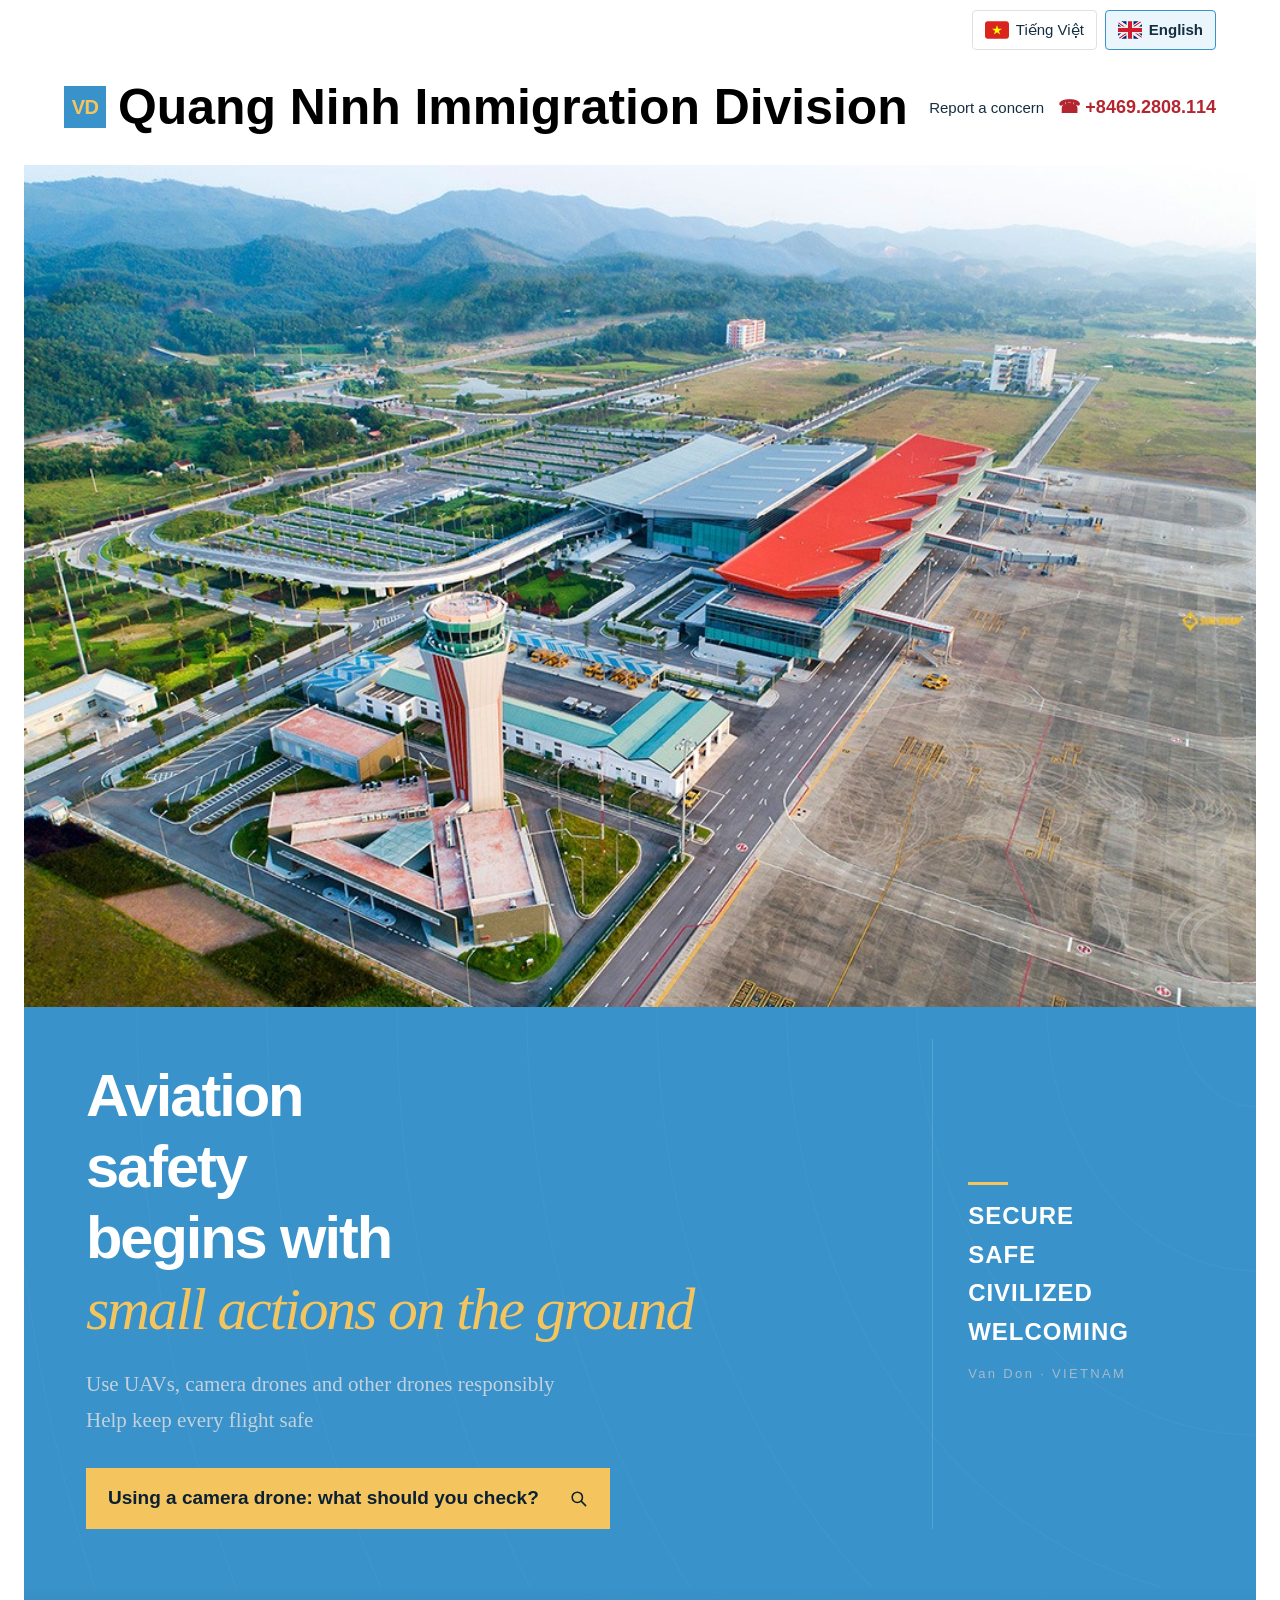
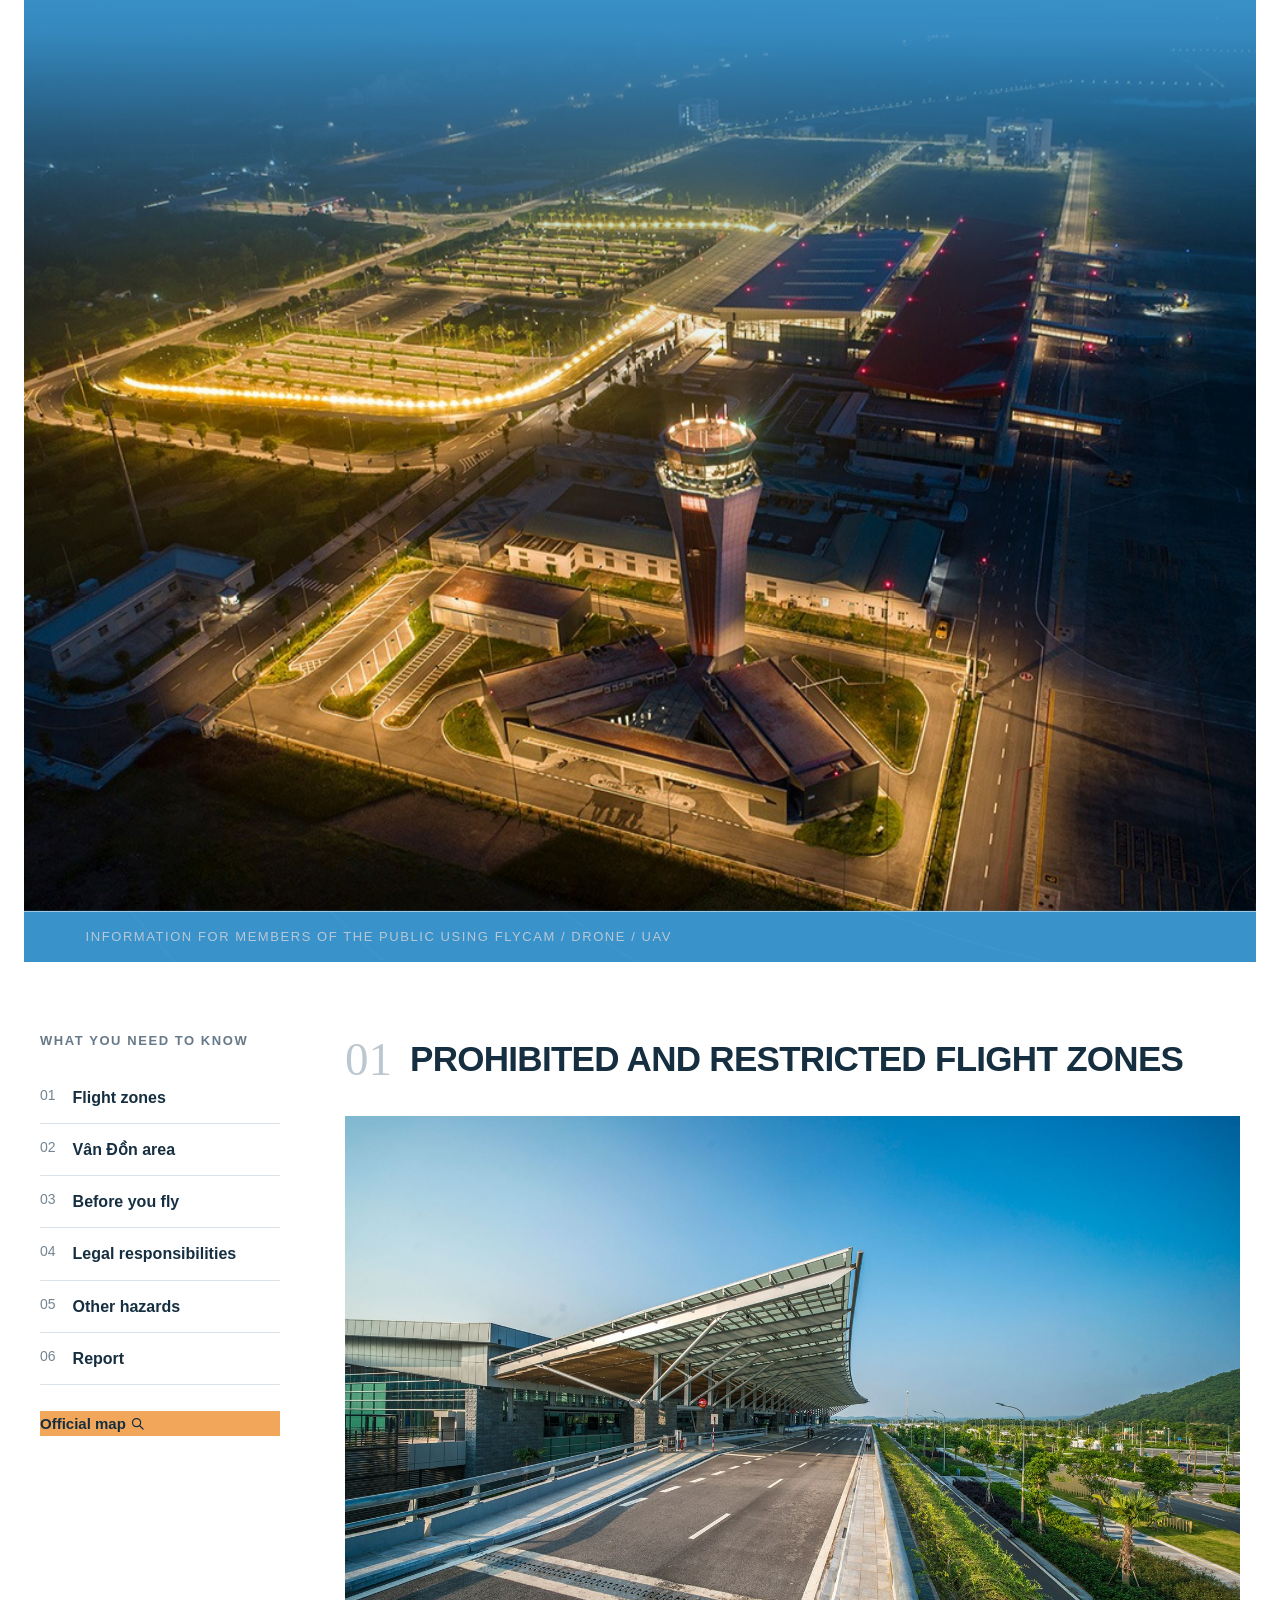
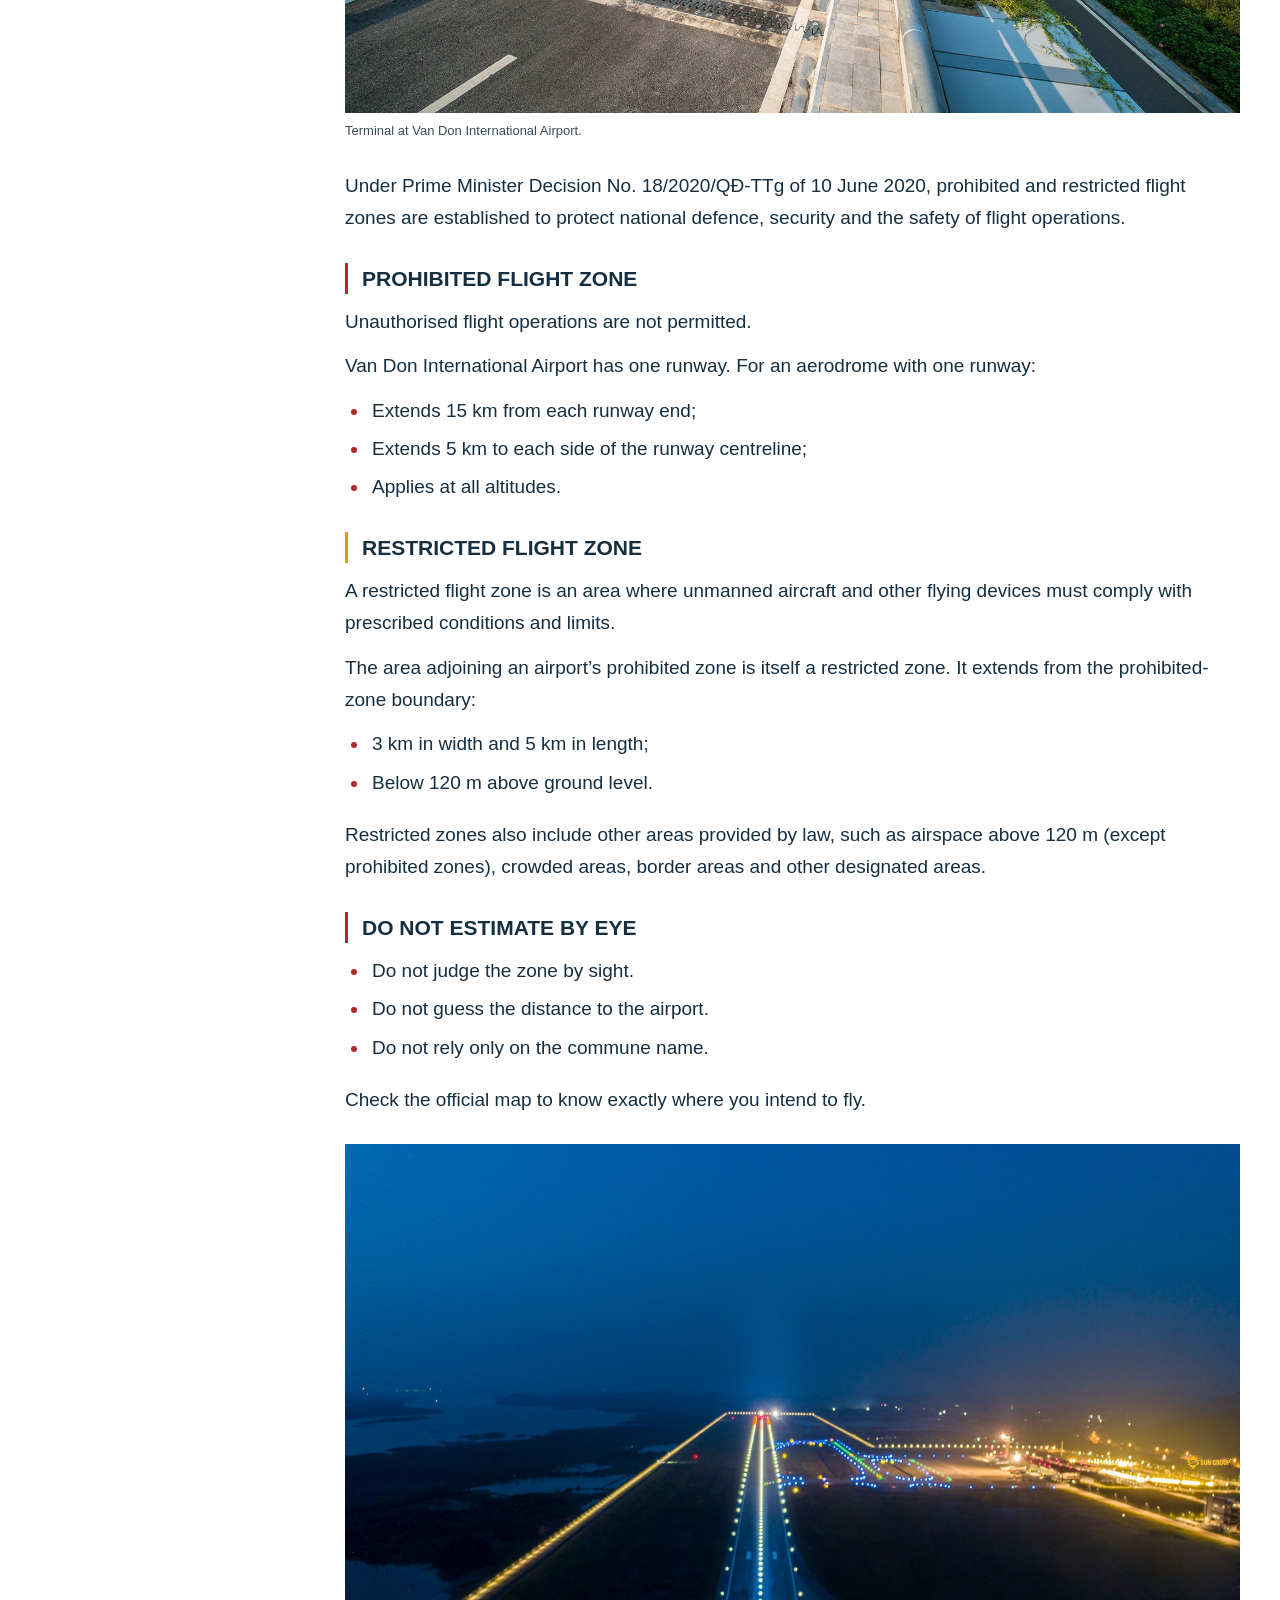
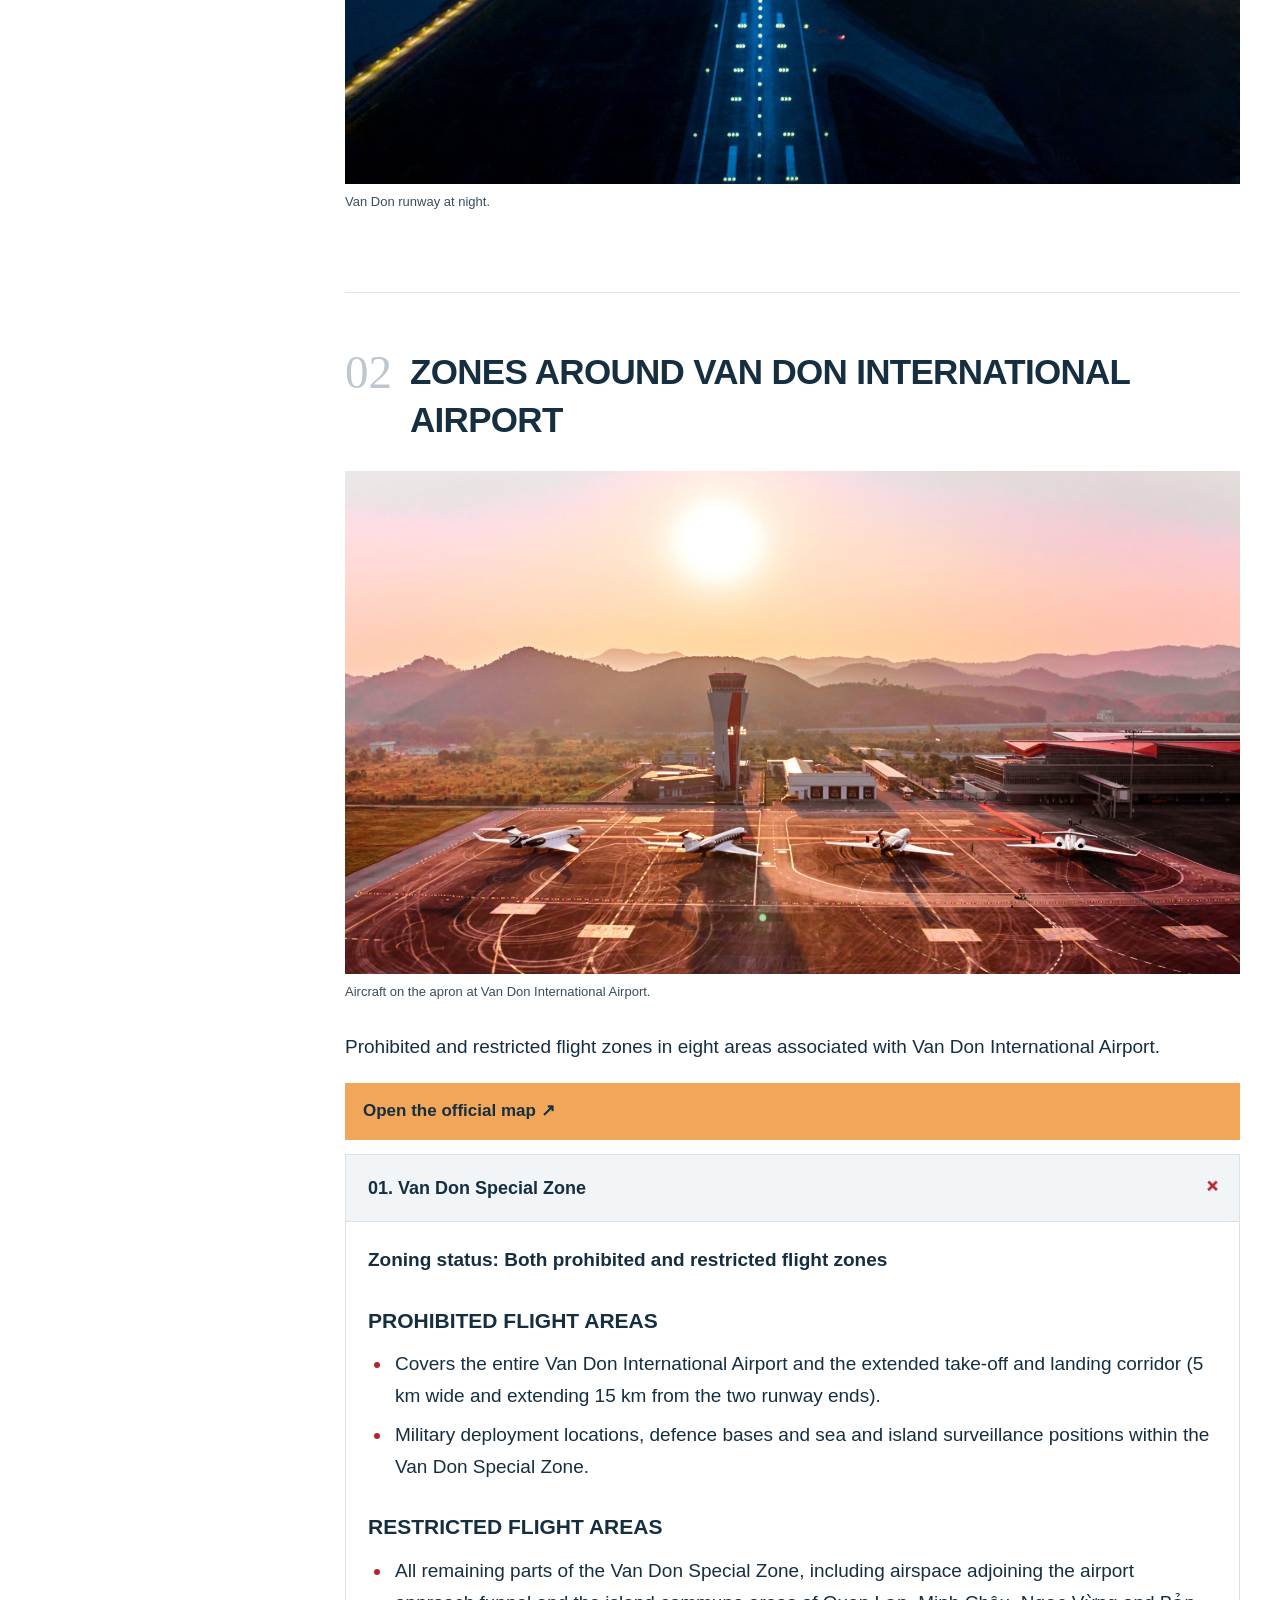
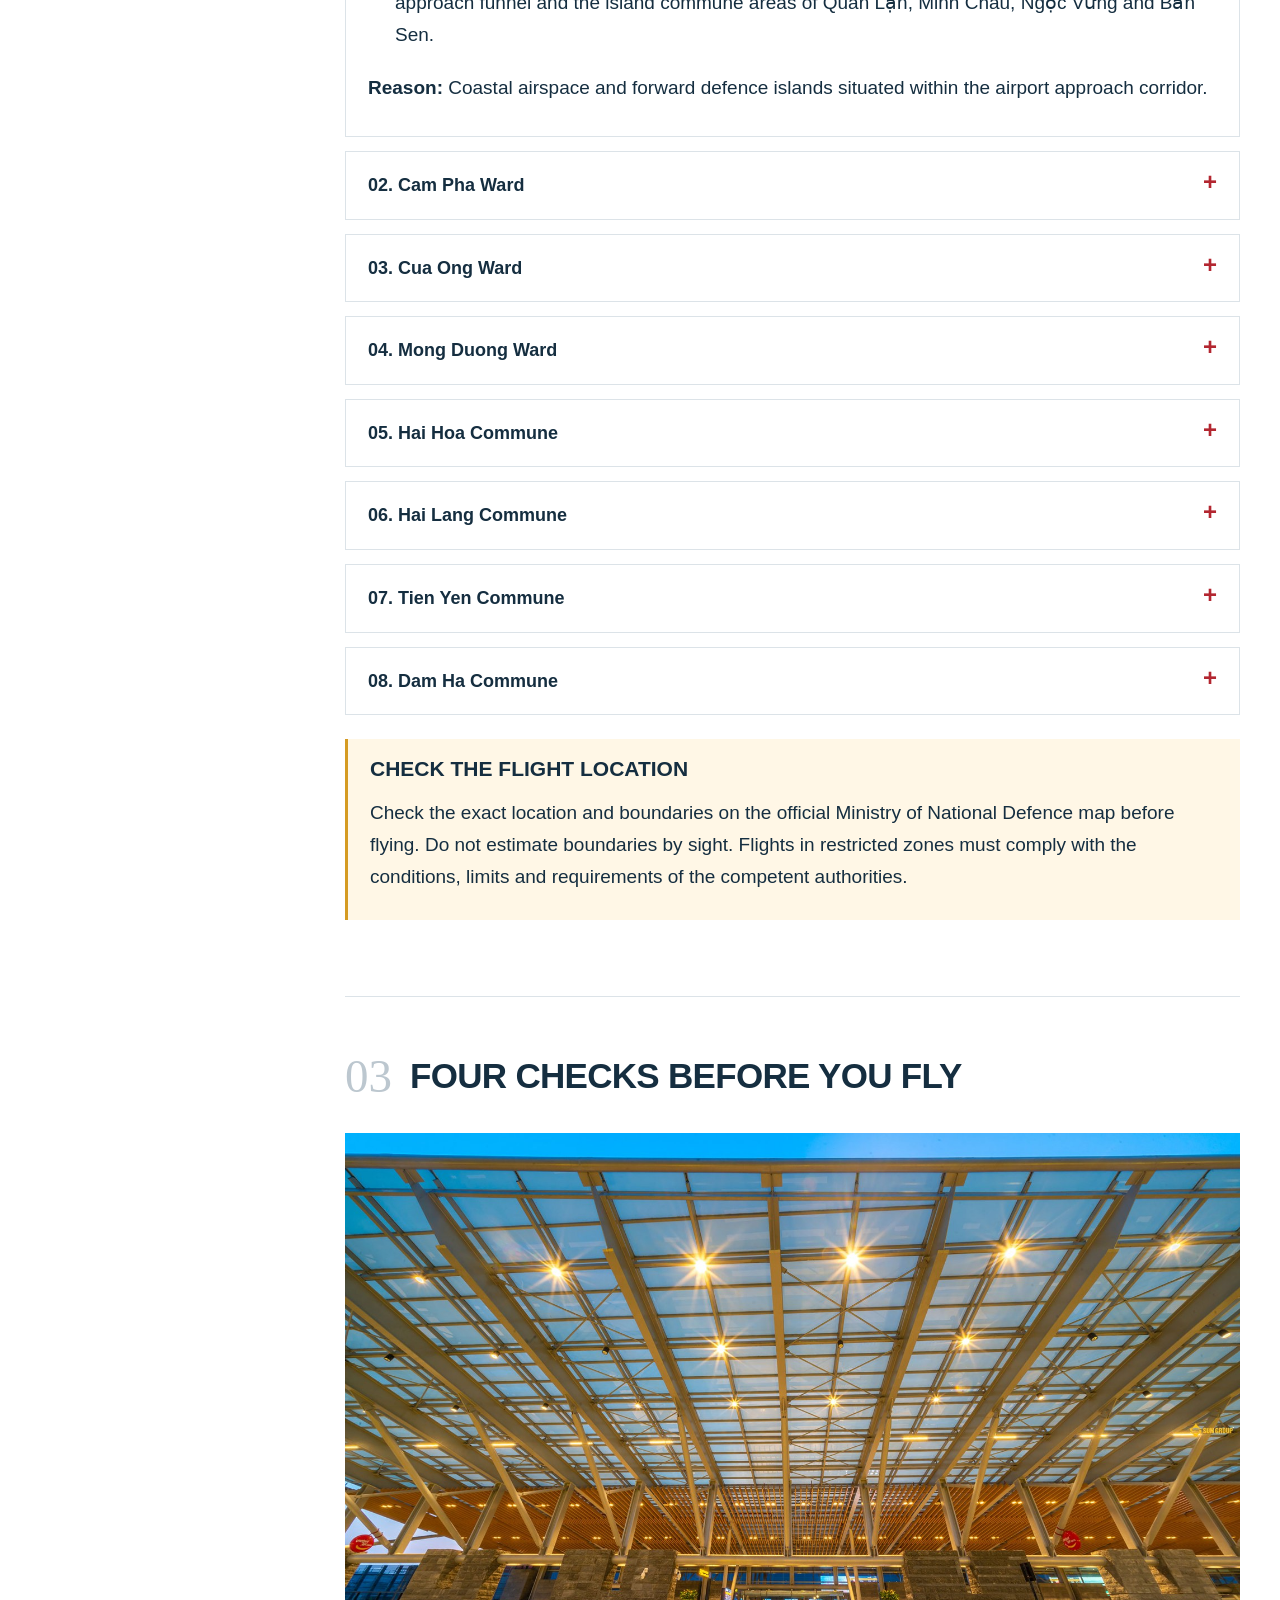
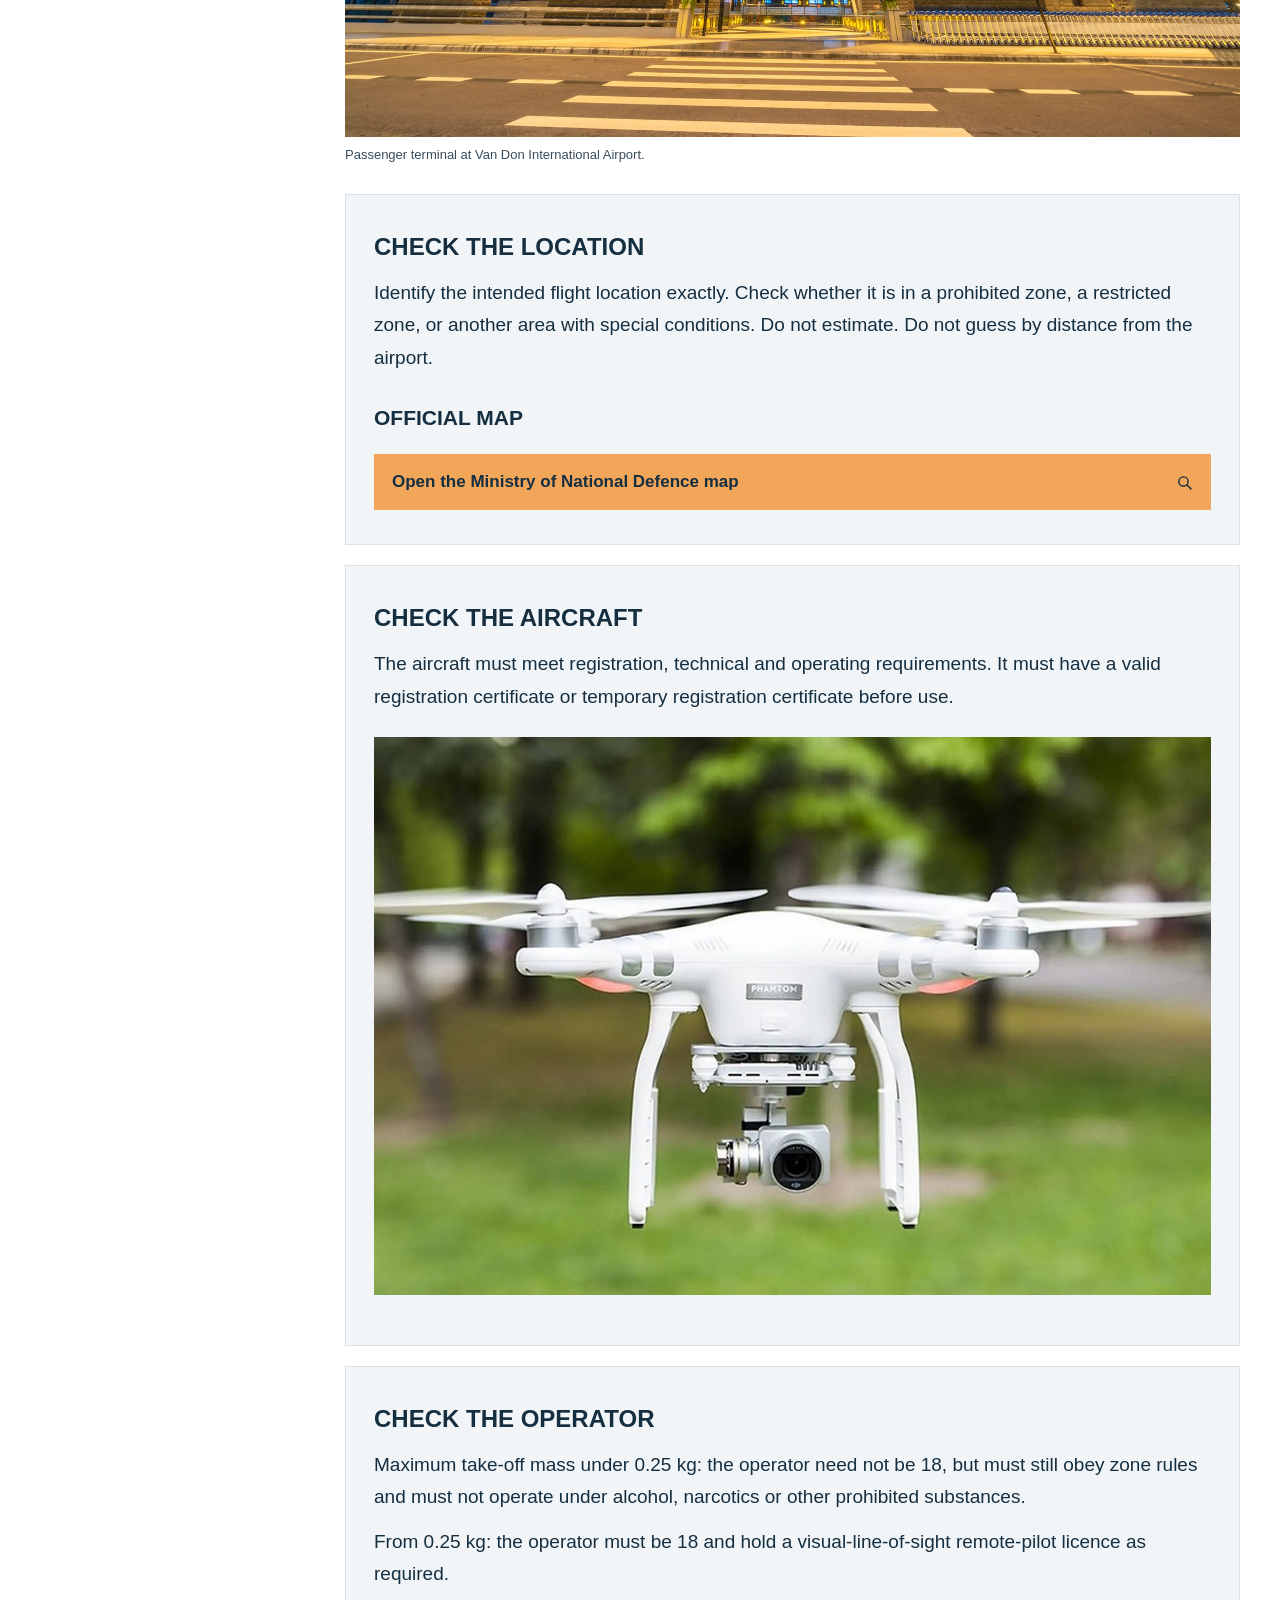
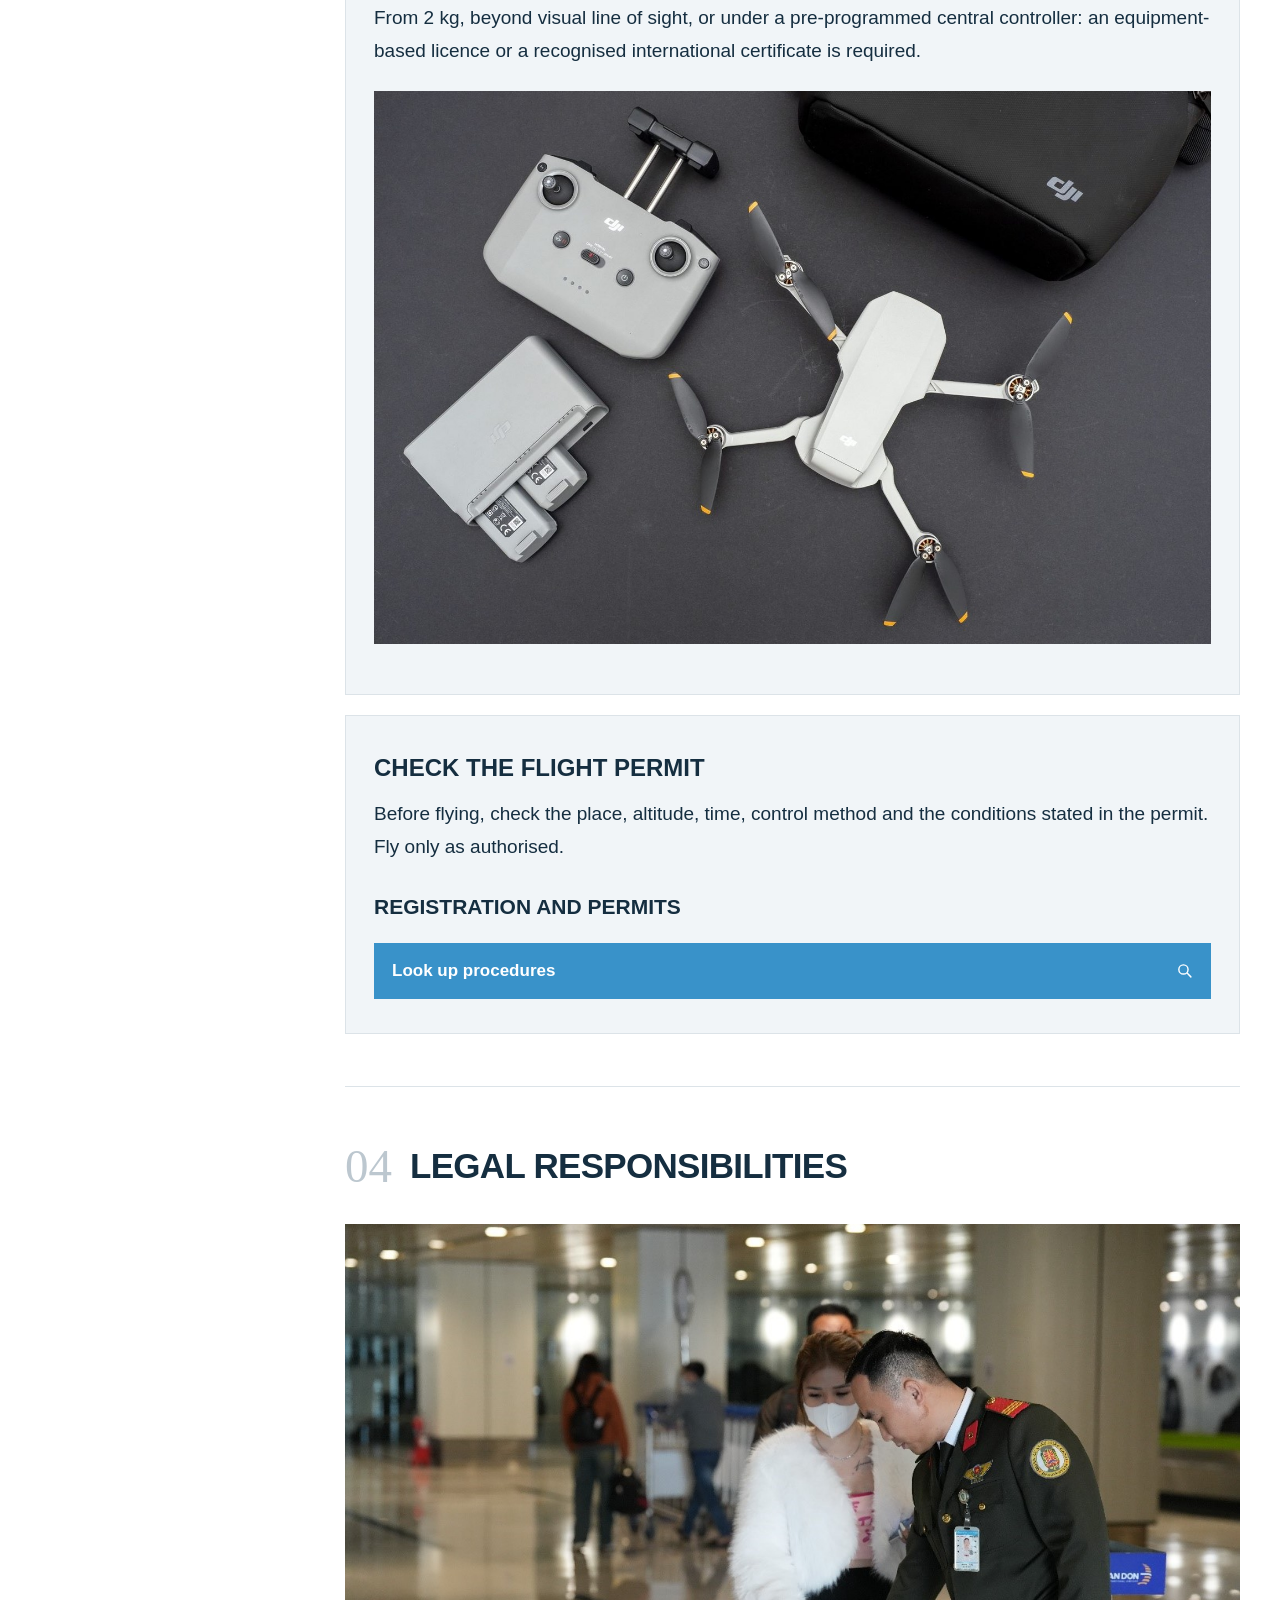
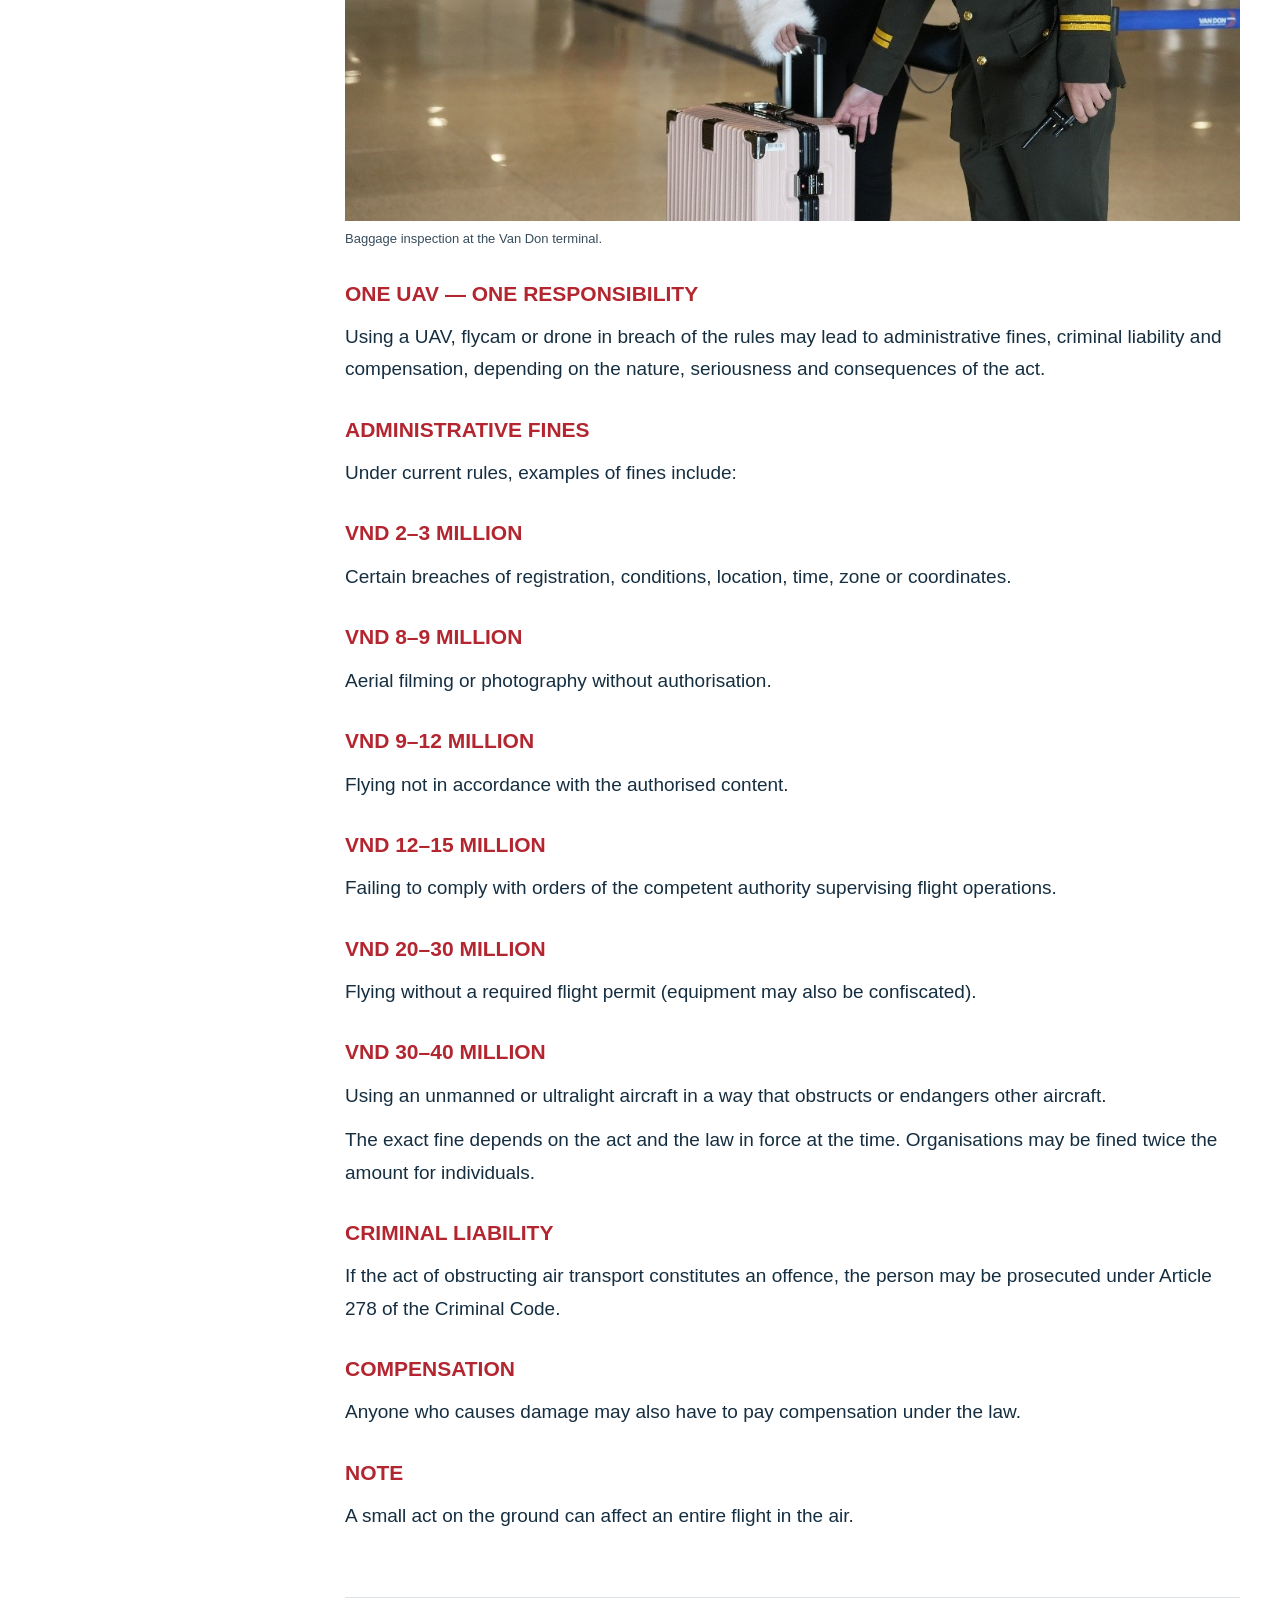
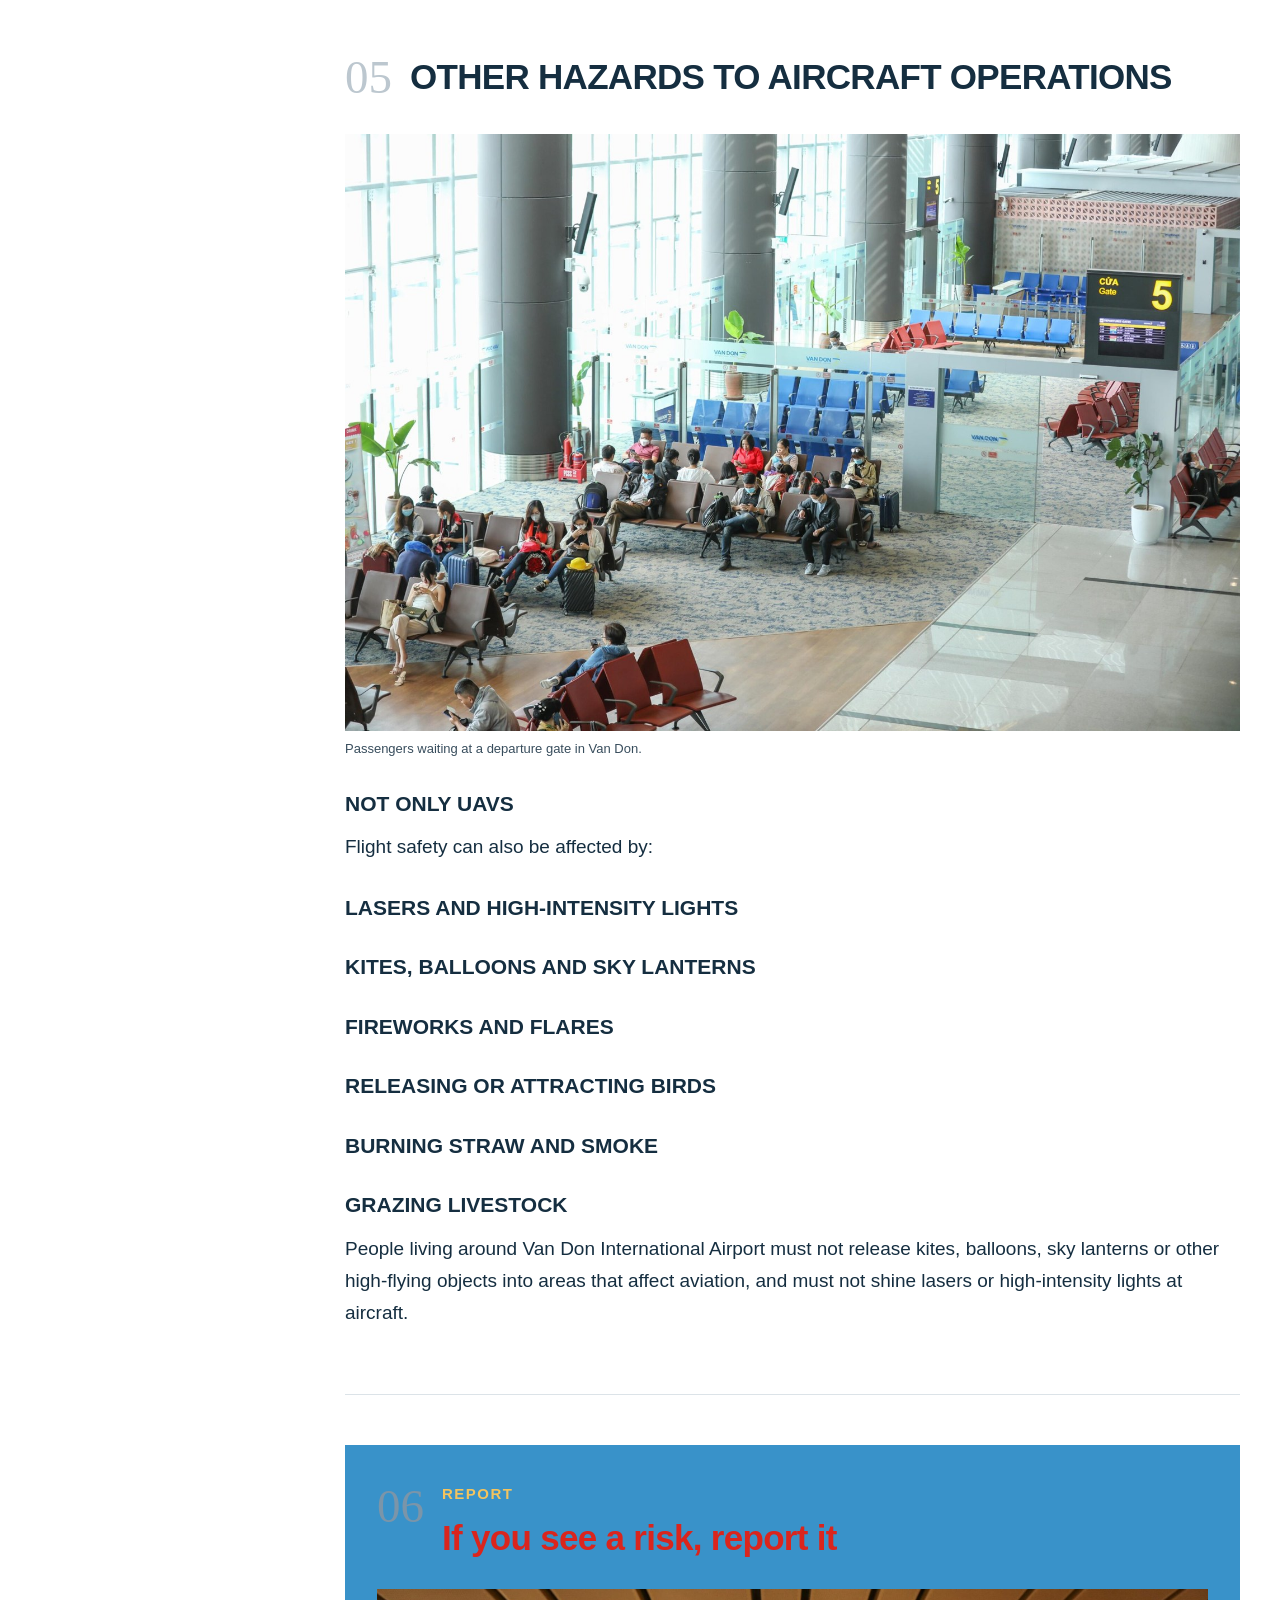
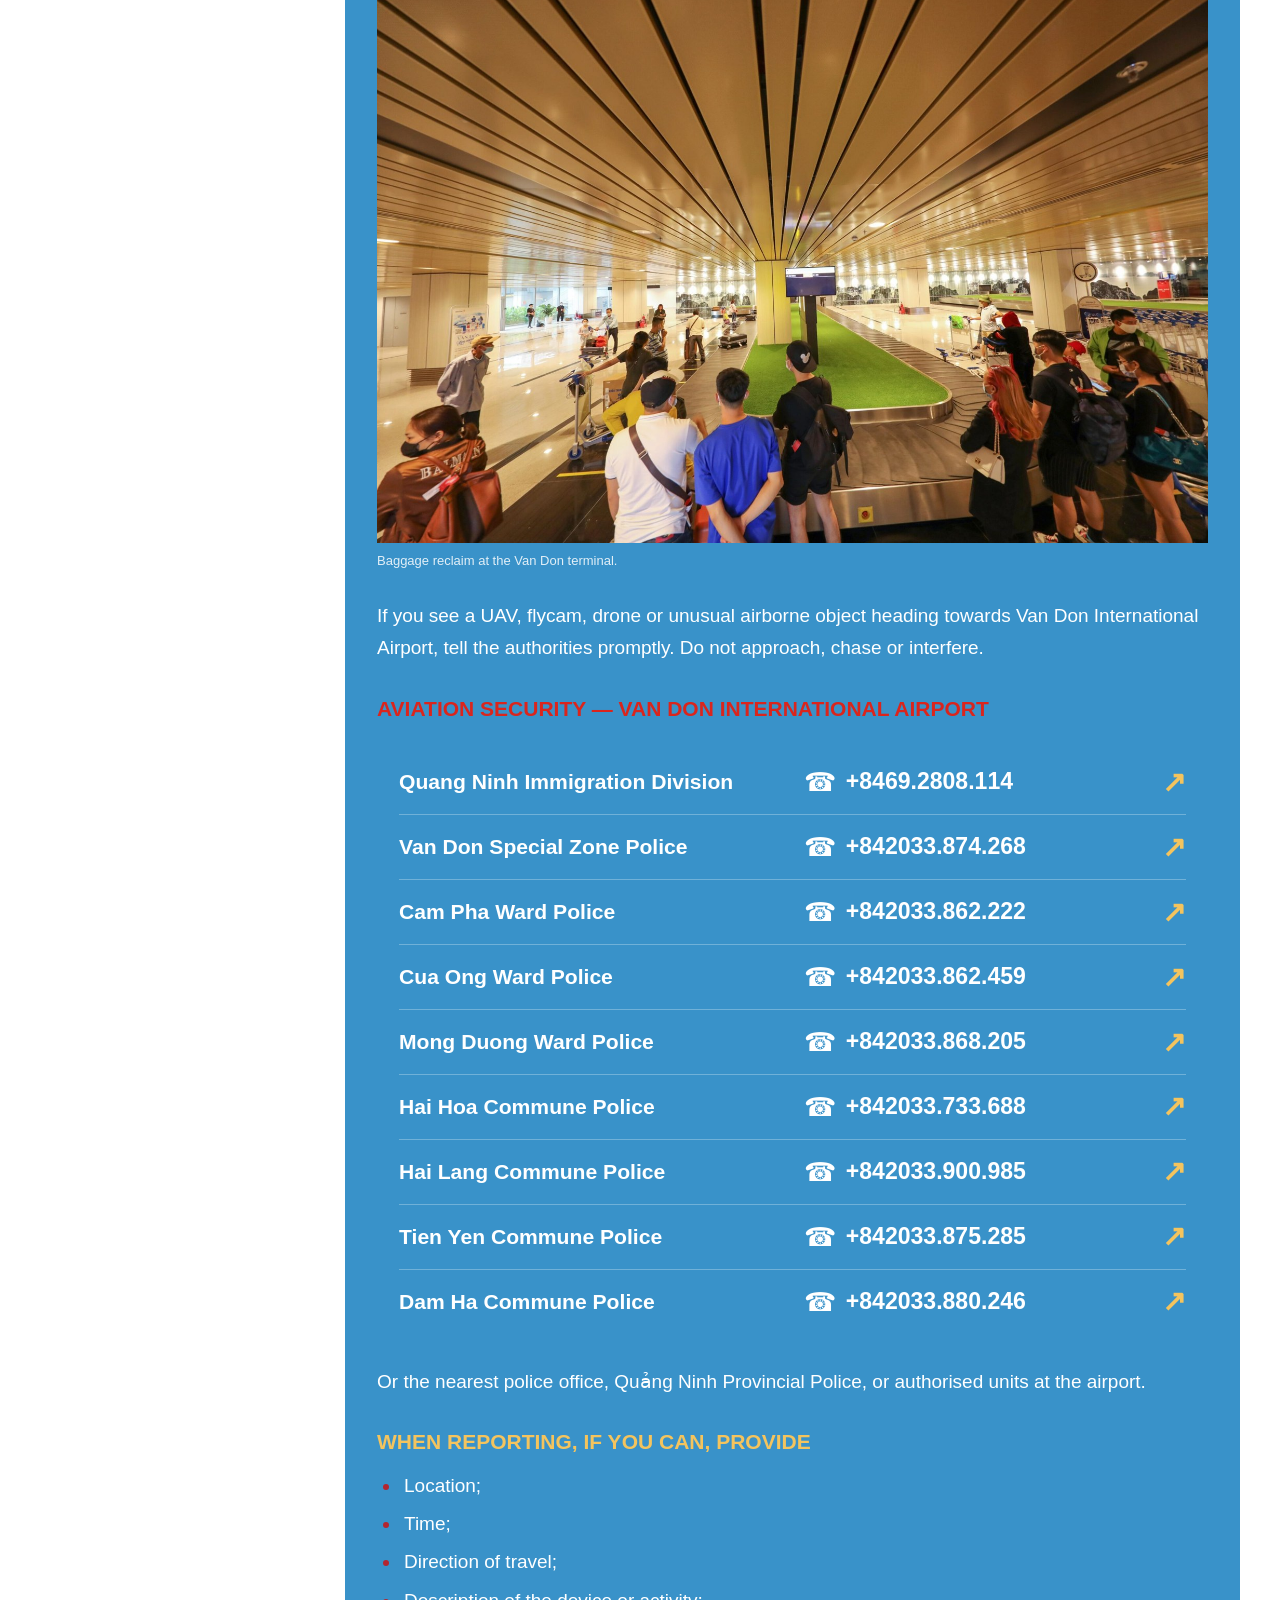
==== commit 02b68d29: "Update en.html" ====
--- a/en.html
+++ b/en.html
@@ -3,7 +3,7 @@
 <head>
   <meta charset="utf-8">
   <meta name="viewport" content="width=device-width,initial-scale=1">
-  <title>Aviation Safety — Vân Đồn</title>
+  <title>Aviation Safety — Van Don</title>
   <meta name="description" content="Information on prohibited and restricted flight zones, UAV responsibilities and aviation safety reporting at Van Don International Airport.">
   <link rel="icon" type="image/svg+xml" href="data:image/svg+xml,%3Csvg xmlns='http://www.w3.org/2000/svg' viewBox='0 0 32 32'%3E%3Crect width='32' height='32' rx='8' fill='%230b2033'/%3E%3Cpath d='M16 5L20 14L28 16L20 19L18 27L14 27L12 19L4 16L12 14Z' fill='%23f4c45e'/%3E%3C/svg%3E">
   <link rel="stylesheet" href="style.css?v=contacts20261016">
@@ -41,7 +41,7 @@
         <div class="hero-side">
           <span class="hero-rule"></span>
           <p>SECURE<br>SAFE<br>CIVILIZED<br>WELCOMING</p>
-          <span class="hero-side-foot">Vân Đồn · VIETNAM</span>
+          <span class="hero-side-foot">Van Don · VIETNAM</span>
         </div>
       </div>
       <div class="hero-sky">
@@ -106,14 +106,14 @@
         <section id="muc-02" class="section section-2">
         <div class="section-heading"><span class="section-no">02</span><div><h2>ZONES AROUND VAN DON INTERNATIONAL AIRPORT</h2></div></div>
         <div class="section-body"><figure class="airport-photo"><img class="section-photo" src="vandon-apron.jpg" alt="Aircraft on the apron at Van Don International Airport" width="1600" height="899" loading="lazy"><figcaption>Aircraft on the apron at Van Don International Airport.</figcaption></figure><p>Prohibited and restricted flight zones in eight areas associated with Van Don International Airport.</p><a class="action" href="https://cambay.mod.gov.vn/" target="_blank" rel="noopener">Open the official map ↗</a>
-        <details class="province zone-area" open><summary>01. Đặc khu Vân Đồn (Van Don Special Zone)<span class="plus">+</span></summary><div><p><strong>Zoning status: Both prohibited and restricted flight zones</strong></p><h3>PROHIBITED FLIGHT AREAS</h3><ul><li>Covers the entire Van Don International Airport and the extended take-off and landing corridor (5 km wide and extending 15 km from the two runway ends).</li><li>Military deployment locations, defence bases and sea and island surveillance positions within the Van Don Special Zone.</li></ul><h3>RESTRICTED FLIGHT AREAS</h3><ul><li>All remaining parts of the Van Don Special Zone, including airspace adjoining the airport approach funnel and the island commune areas of Quan Lạn, Minh Châu, Ngọc Vừng and Bản Sen.</li></ul><p><strong>Reason: </strong>Coastal airspace and forward defence islands situated within the airport approach corridor.</p></div></details>
-        <details class="province zone-area"><summary>02. Phường Cẩm Phả (Cam Pha Ward)<span class="plus">+</span></summary><div><p><strong>Zoning status: Restricted flight zone with local prohibited areas</strong></p><h3>PROHIBITED FLIGHT AREAS</h3><ul><li>Administrative centre, police headquarters and ward/city military command headquarters within the area.</li><li>Electrical substations and industrial explosives storage facilities serving coal mining.</li></ul><h3>RESTRICTED FLIGHT AREAS</h3><ul><li>Covers most of Cam Pha Ward&#x27;s airspace because it is a central urban area with high population density and transport and maritime infrastructure corridors.</li></ul></div></details>
-        <details class="province zone-area"><summary>03. Phường Cửa Ông (Cua Ong Ward)<span class="plus">+</span></summary><div><p><strong>Zoning status: Restricted flight zone and local prohibited areas</strong></p><h3>PROHIBITED FLIGHT AREAS</h3><ul><li>Cua Ong Port and its warehouses, yards and nationally important energy and industrial infrastructure.</li><li>The active protection zone around the historic Cua Ong Temple and military readiness positions in the area.</li></ul><h3>RESTRICTED FLIGHT AREAS</h3><ul><li>All residential areas within Cua Ong Ward and the ward&#x27;s coastal waters.</li></ul></div></details>
-        <details class="province zone-area"><summary>04. Phường Mông Dương (Mong Duong Ward)<span class="plus">+</span></summary><div><p><strong>Zoning status: Restricted flight zone with local prohibited areas</strong></p><h3>PROHIBITED FLIGHT AREAS</h3><ul><li>Mong Duong 1 and 2 thermal power plants, associated substations and 500 kV transmission lines.</li><li>Key extraction areas, mineral storage and industrial explosives facilities.</li></ul><h3>RESTRICTED FLIGHT AREAS</h3><ul><li>Hilly areas, surface coal mining areas and residential areas of Mong Duong Ward; a flight altitude limit below 120 m applies.</li></ul></div></details>
-        <details class="province zone-area"><summary>05. Xã Hải Hoà (Hai Hoa Commune)<span class="plus">+</span></summary><div><p><strong>Zoning status: Border restricted flight zone with prohibited areas around designated sites</strong></p><h3>PROHIBITED FLIGHT AREAS</h3><ul><li>Border guard posts and stations, defensive positions and the border belt immediately adjoining the border line.</li></ul><h3>RESTRICTED FLIGHT AREAS</h3><ul><li>Covers all of Hai Hoa Commune, which lies within the 25,000 m border restricted flight strip measured from the Vietnam–China national border.</li></ul></div></details>
-        <details class="province zone-area"><summary>06. Xã Hải Lạng (Hai Lang Commune)<span class="plus">+</span></summary><div><p><strong>Zoning status: Restricted flight zone with prohibited corridor areas</strong></p><h3>PROHIBITED FLIGHT AREAS</h3><ul><li>Local defence facilities, exercise positions and key transport infrastructure junctions crossing the area.</li></ul><h3>RESTRICTED FLIGHT AREAS</h3><ul><li>All of Hai Lang Commune is a restricted flight zone because it lies within the coastal flight safety corridor and the extended border influence strip.</li></ul></div></details>
-        <details class="province zone-area"><summary>07. Xã Tiên Yên (Tien Yen Commune)<span class="plus">+</span></summary><div><p><strong>Zoning status: Restricted flight zone</strong></p><h3>PROHIBITED FLIGHT AREAS</h3><ul><li>Commune government offices, military command, commune police headquarters and armed forces deployment sites.</li></ul><h3>RESTRICTED FLIGHT AREAS</h3><ul><li>Extends across all of Tien Yen Commune&#x27;s airspace because it lies within the 25 km strip measured from the border and is an urban area and inter-district transport hub.</li></ul></div></details>
-        <details class="province zone-area"><summary>08. Xã Đầm Hà (Dam Ha Commune)<span class="plus">+</span></summary><div><p><strong>Zoning status: Border restricted flight zone with local prohibited areas</strong></p><h3>PROHIBITED FLIGHT AREAS</h3><ul><li>Government office areas, security and defence telecommunications stations, and military bases and storage facilities within the commune.</li></ul><h3>RESTRICTED FLIGHT AREAS</h3><ul><li>Covers most of Dam Ha Commune because its territory lies entirely within the border restricted flight zone, extending 25 km inland from the border.</li></ul></div></details>
+        <details class="province zone-area" open><summary>01. Van Don Special Zone<span class="plus">+</span></summary><div><p><strong>Zoning status: Both prohibited and restricted flight zones</strong></p><h3>PROHIBITED FLIGHT AREAS</h3><ul><li>Covers the entire Van Don International Airport and the extended take-off and landing corridor (5 km wide and extending 15 km from the two runway ends).</li><li>Military deployment locations, defence bases and sea and island surveillance positions within the Van Don Special Zone.</li></ul><h3>RESTRICTED FLIGHT AREAS</h3><ul><li>All remaining parts of the Van Don Special Zone, including airspace adjoining the airport approach funnel and the island commune areas of Quan Lạn, Minh Châu, Ngọc Vừng and Bản Sen.</li></ul><p><strong>Reason: </strong>Coastal airspace and forward defence islands situated within the airport approach corridor.</p></div></details>
+        <details class="province zone-area"><summary>02. Cam Pha Ward<span class="plus">+</span></summary><div><p><strong>Zoning status: Restricted flight zone with local prohibited areas</strong></p><h3>PROHIBITED FLIGHT AREAS</h3><ul><li>Administrative centre, police headquarters and ward/city military command headquarters within the area.</li><li>Electrical substations and industrial explosives storage facilities serving coal mining.</li></ul><h3>RESTRICTED FLIGHT AREAS</h3><ul><li>Covers most of Cam Pha Ward&#x27;s airspace because it is a central urban area with high population density and transport and maritime infrastructure corridors.</li></ul></div></details>
+        <details class="province zone-area"><summary>03. Cua Ong Ward<span class="plus">+</span></summary><div><p><strong>Zoning status: Restricted flight zone and local prohibited areas</strong></p><h3>PROHIBITED FLIGHT AREAS</h3><ul><li>Cua Ong Port and its warehouses, yards and nationally important energy and industrial infrastructure.</li><li>The active protection zone around the historic Cua Ong Temple and military readiness positions in the area.</li></ul><h3>RESTRICTED FLIGHT AREAS</h3><ul><li>All residential areas within Cua Ong Ward and the ward&#x27;s coastal waters.</li></ul></div></details>
+        <details class="province zone-area"><summary>04. Mong Duong Ward<span class="plus">+</span></summary><div><p><strong>Zoning status: Restricted flight zone with local prohibited areas</strong></p><h3>PROHIBITED FLIGHT AREAS</h3><ul><li>Mong Duong 1 and 2 thermal power plants, associated substations and 500 kV transmission lines.</li><li>Key extraction areas, mineral storage and industrial explosives facilities.</li></ul><h3>RESTRICTED FLIGHT AREAS</h3><ul><li>Hilly areas, surface coal mining areas and residential areas of Mong Duong Ward; a flight altitude limit below 120 m applies.</li></ul></div></details>
+        <details class="province zone-area"><summary>05. Hai Hoa Commune<span class="plus">+</span></summary><div><p><strong>Zoning status: Border restricted flight zone with prohibited areas around designated sites</strong></p><h3>PROHIBITED FLIGHT AREAS</h3><ul><li>Border guard posts and stations, defensive positions and the border belt immediately adjoining the border line.</li></ul><h3>RESTRICTED FLIGHT AREAS</h3><ul><li>Covers all of Hai Hoa Commune, which lies within the 25,000 m border restricted flight strip measured from the Vietnam–China national border.</li></ul></div></details>
+        <details class="province zone-area"><summary>06. Hai Lang Commune<span class="plus">+</span></summary><div><p><strong>Zoning status: Restricted flight zone with prohibited corridor areas</strong></p><h3>PROHIBITED FLIGHT AREAS</h3><ul><li>Local defence facilities, exercise positions and key transport infrastructure junctions crossing the area.</li></ul><h3>RESTRICTED FLIGHT AREAS</h3><ul><li>All of Hai Lang Commune is a restricted flight zone because it lies within the coastal flight safety corridor and the extended border influence strip.</li></ul></div></details>
+        <details class="province zone-area"><summary>07. Tien Yen Commune<span class="plus">+</span></summary><div><p><strong>Zoning status: Restricted flight zone</strong></p><h3>PROHIBITED FLIGHT AREAS</h3><ul><li>Commune government offices, military command, commune police headquarters and armed forces deployment sites.</li></ul><h3>RESTRICTED FLIGHT AREAS</h3><ul><li>Extends across all of Tien Yen Commune&#x27;s airspace because it lies within the 25 km strip measured from the border and is an urban area and inter-district transport hub.</li></ul></div></details>
+        <details class="province zone-area"><summary>08. Dam Ha Commune<span class="plus">+</span></summary><div><p><strong>Zoning status: Border restricted flight zone with local prohibited areas</strong></p><h3>PROHIBITED FLIGHT AREAS</h3><ul><li>Government office areas, security and defence telecommunications stations, and military bases and storage facilities within the commune.</li></ul><h3>RESTRICTED FLIGHT AREAS</h3><ul><li>Covers most of Dam Ha Commune because its territory lies entirely within the border restricted flight zone, extending 25 km inland from the border.</li></ul></div></details>
         <aside class="notice"><h3>CHECK THE FLIGHT LOCATION</h3><p>Check the exact location and boundaries on the official Ministry of National Defence map before flying. Do not estimate boundaries by sight. Flights in restricted zones must comply with the conditions, limits and requirements of the competent authorities.</p></aside></div>
         </section>
 
